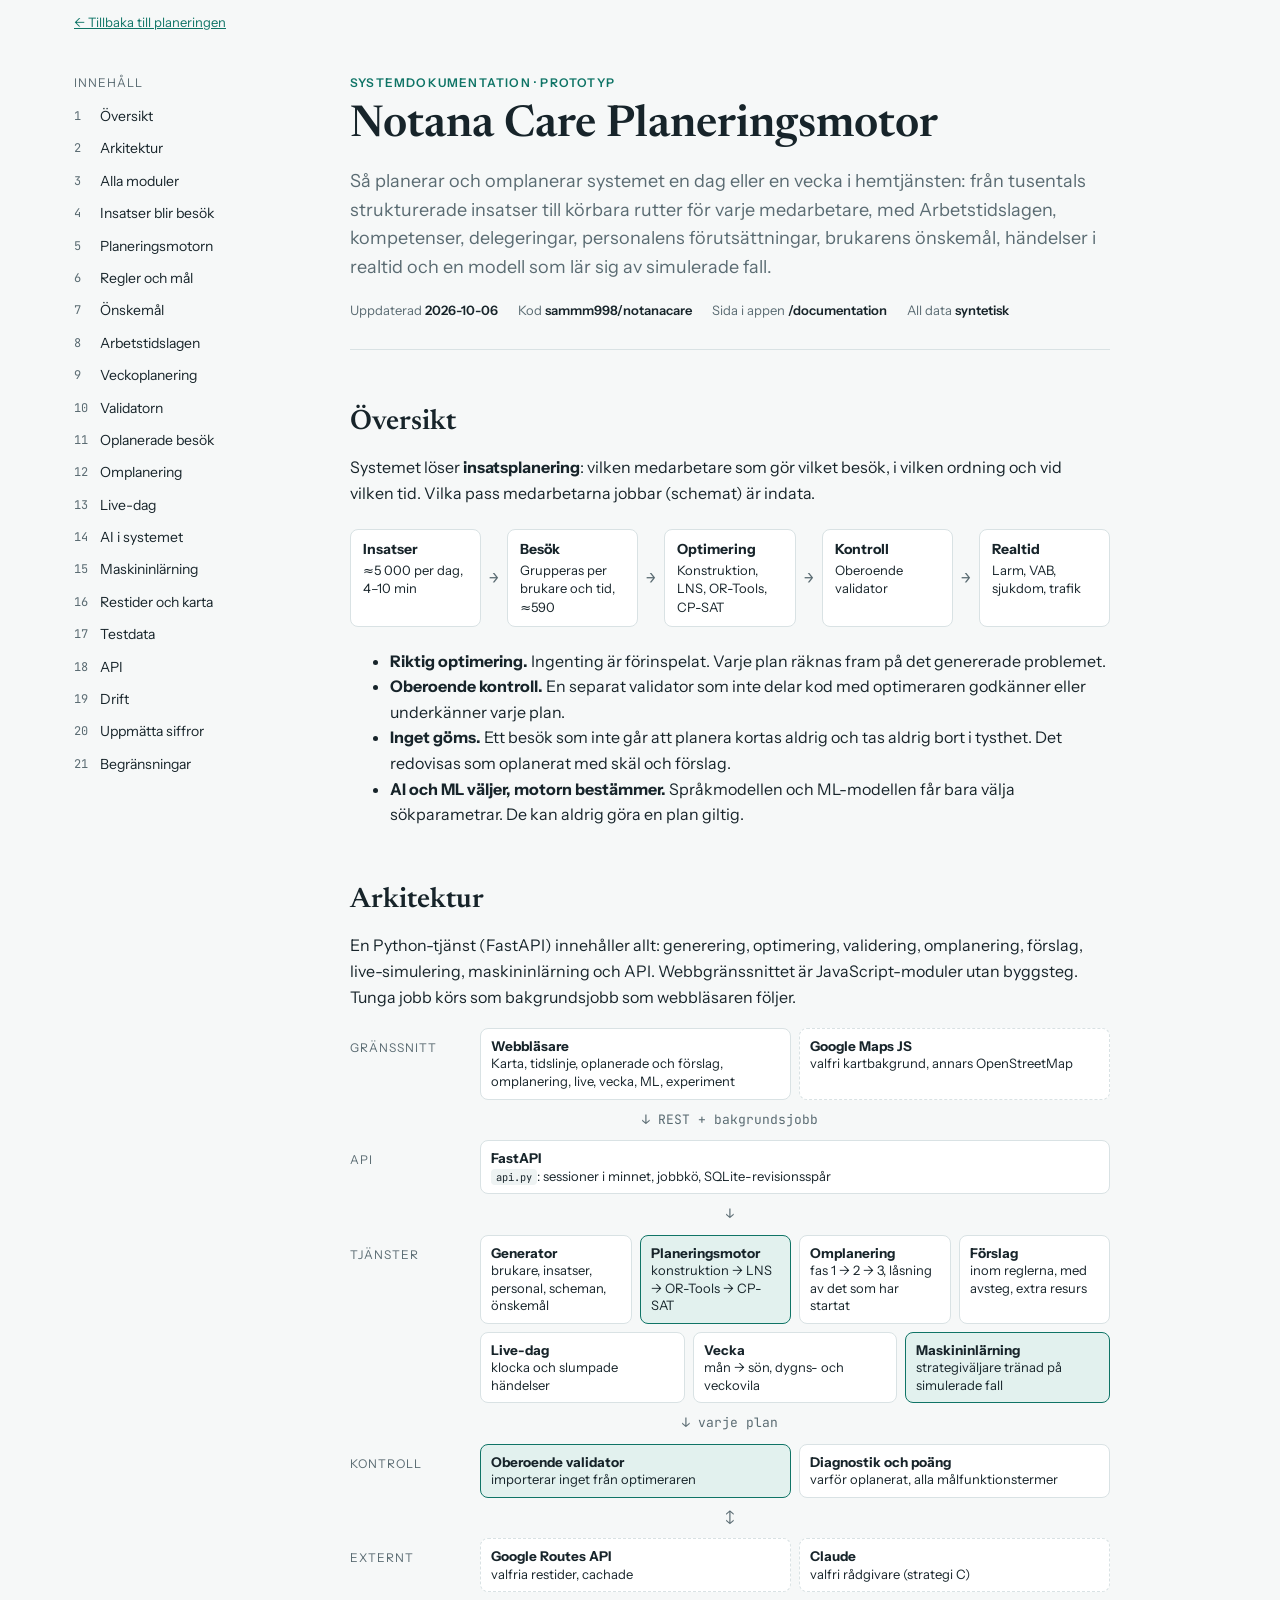
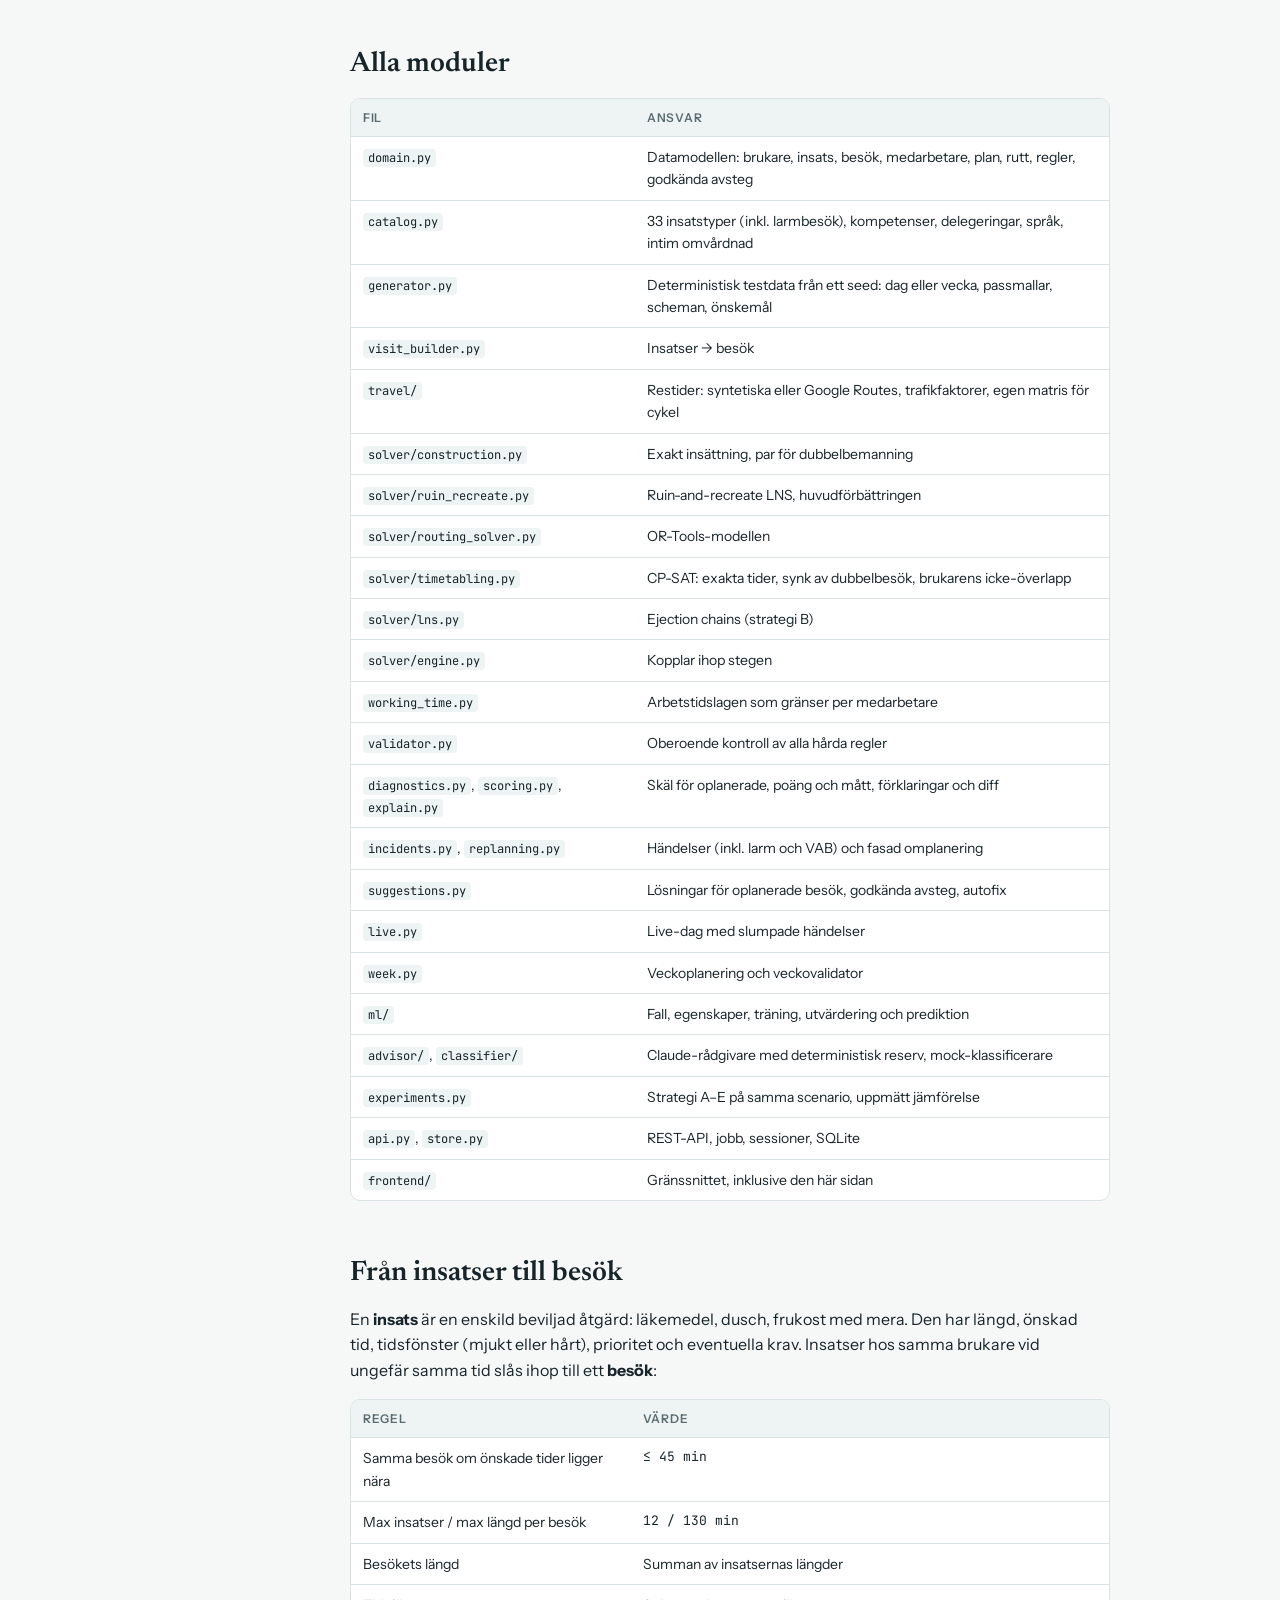
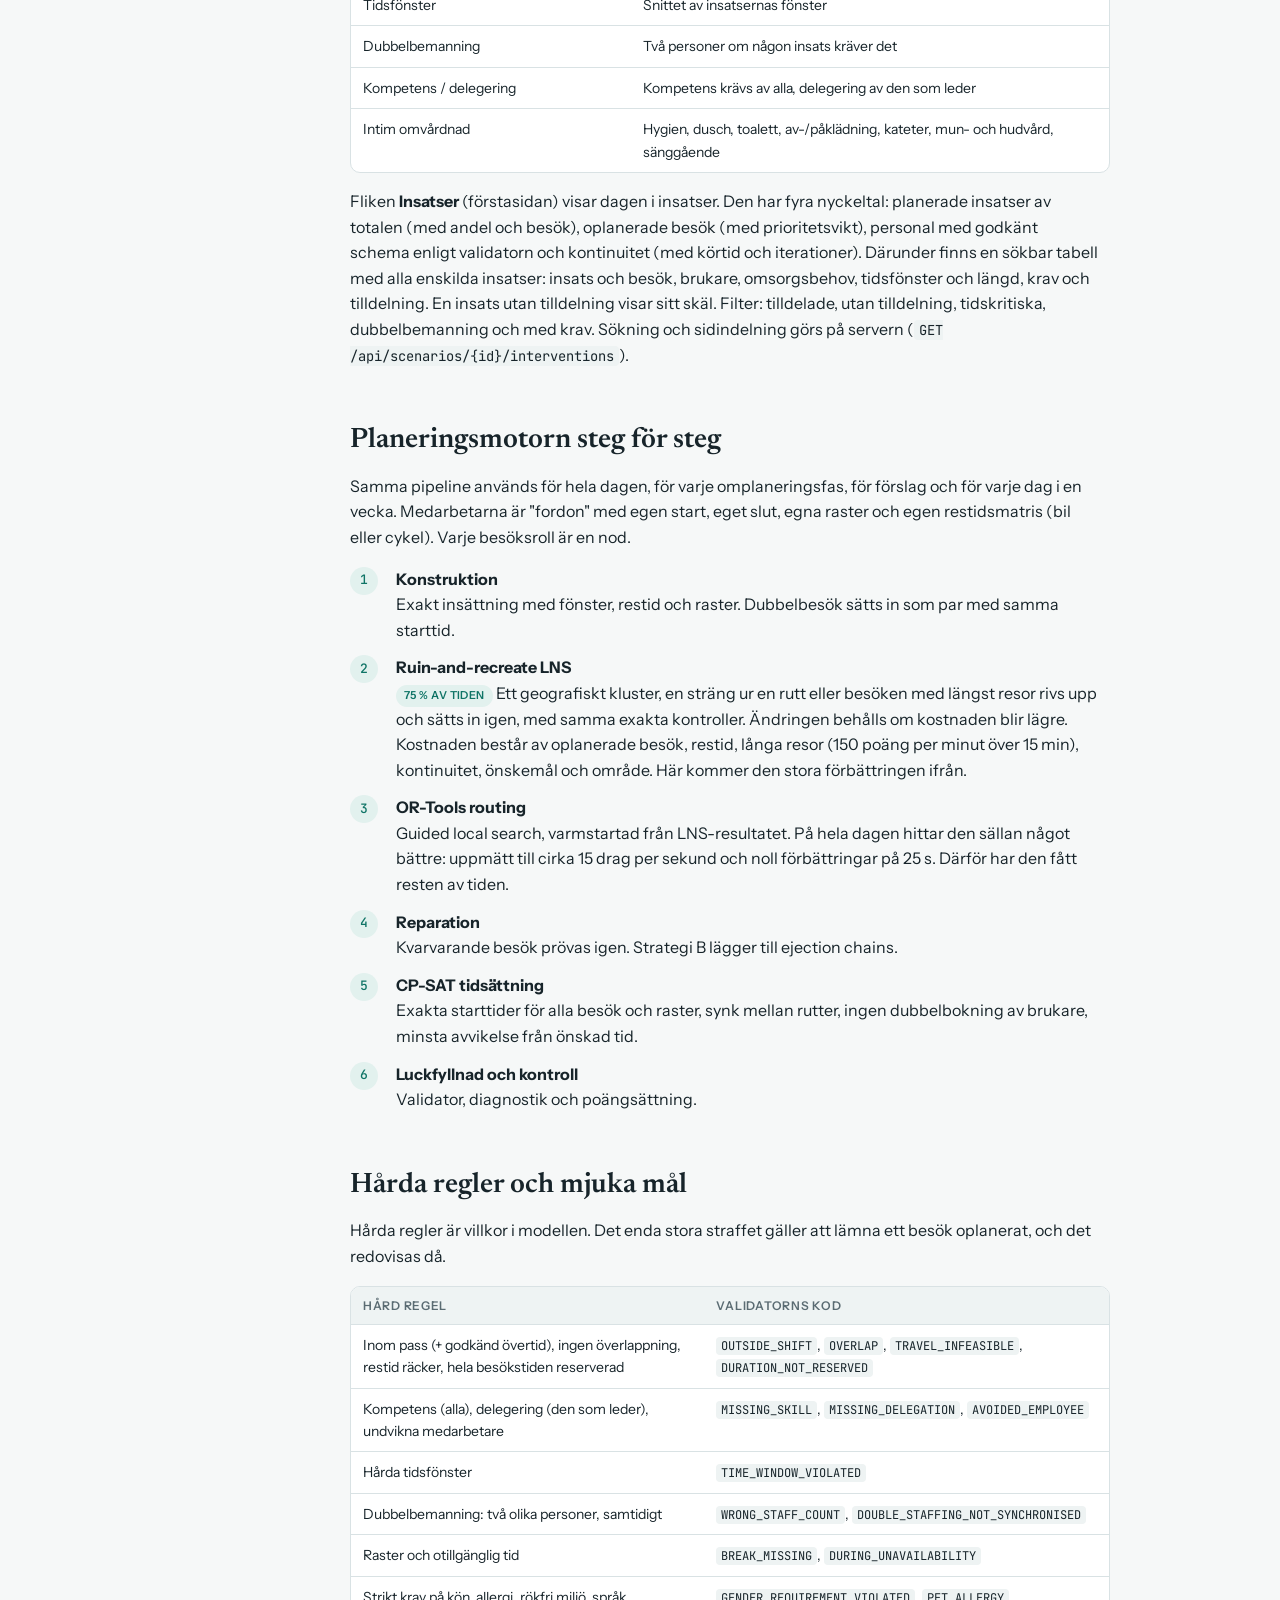
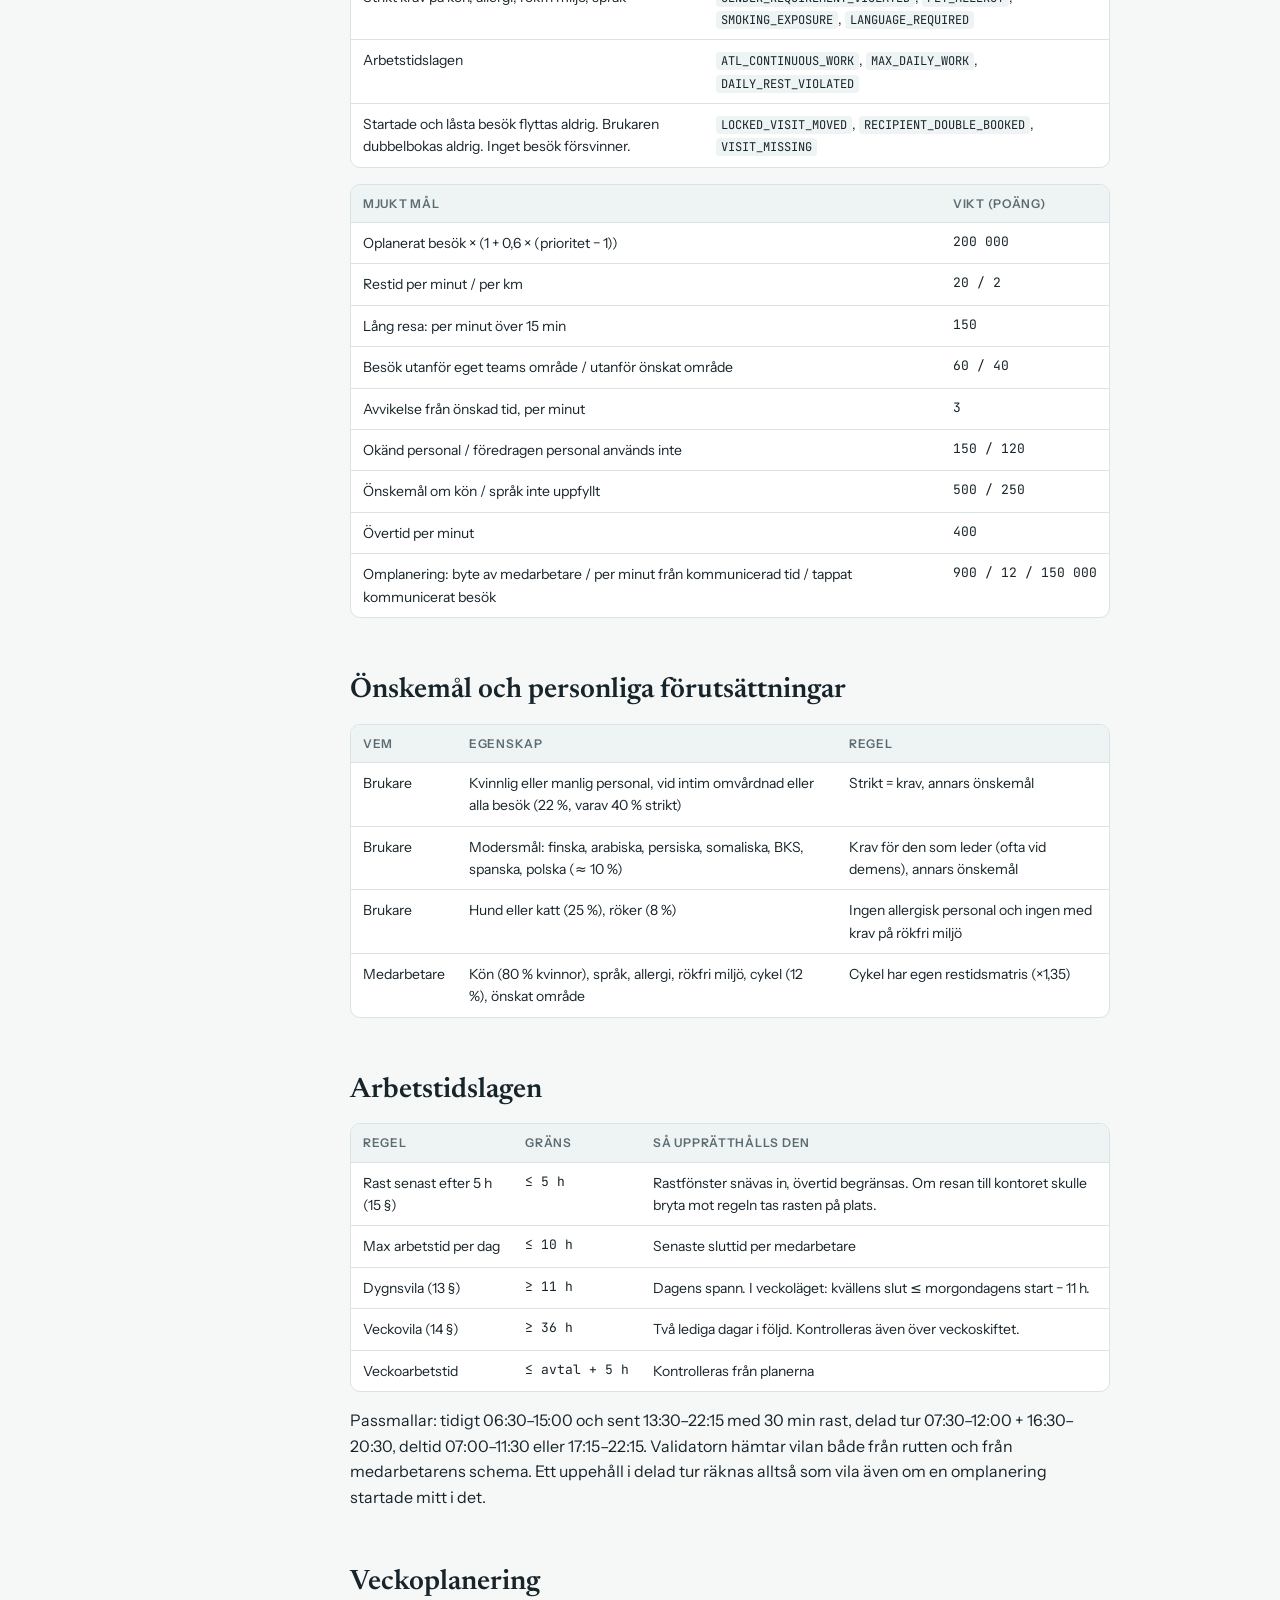
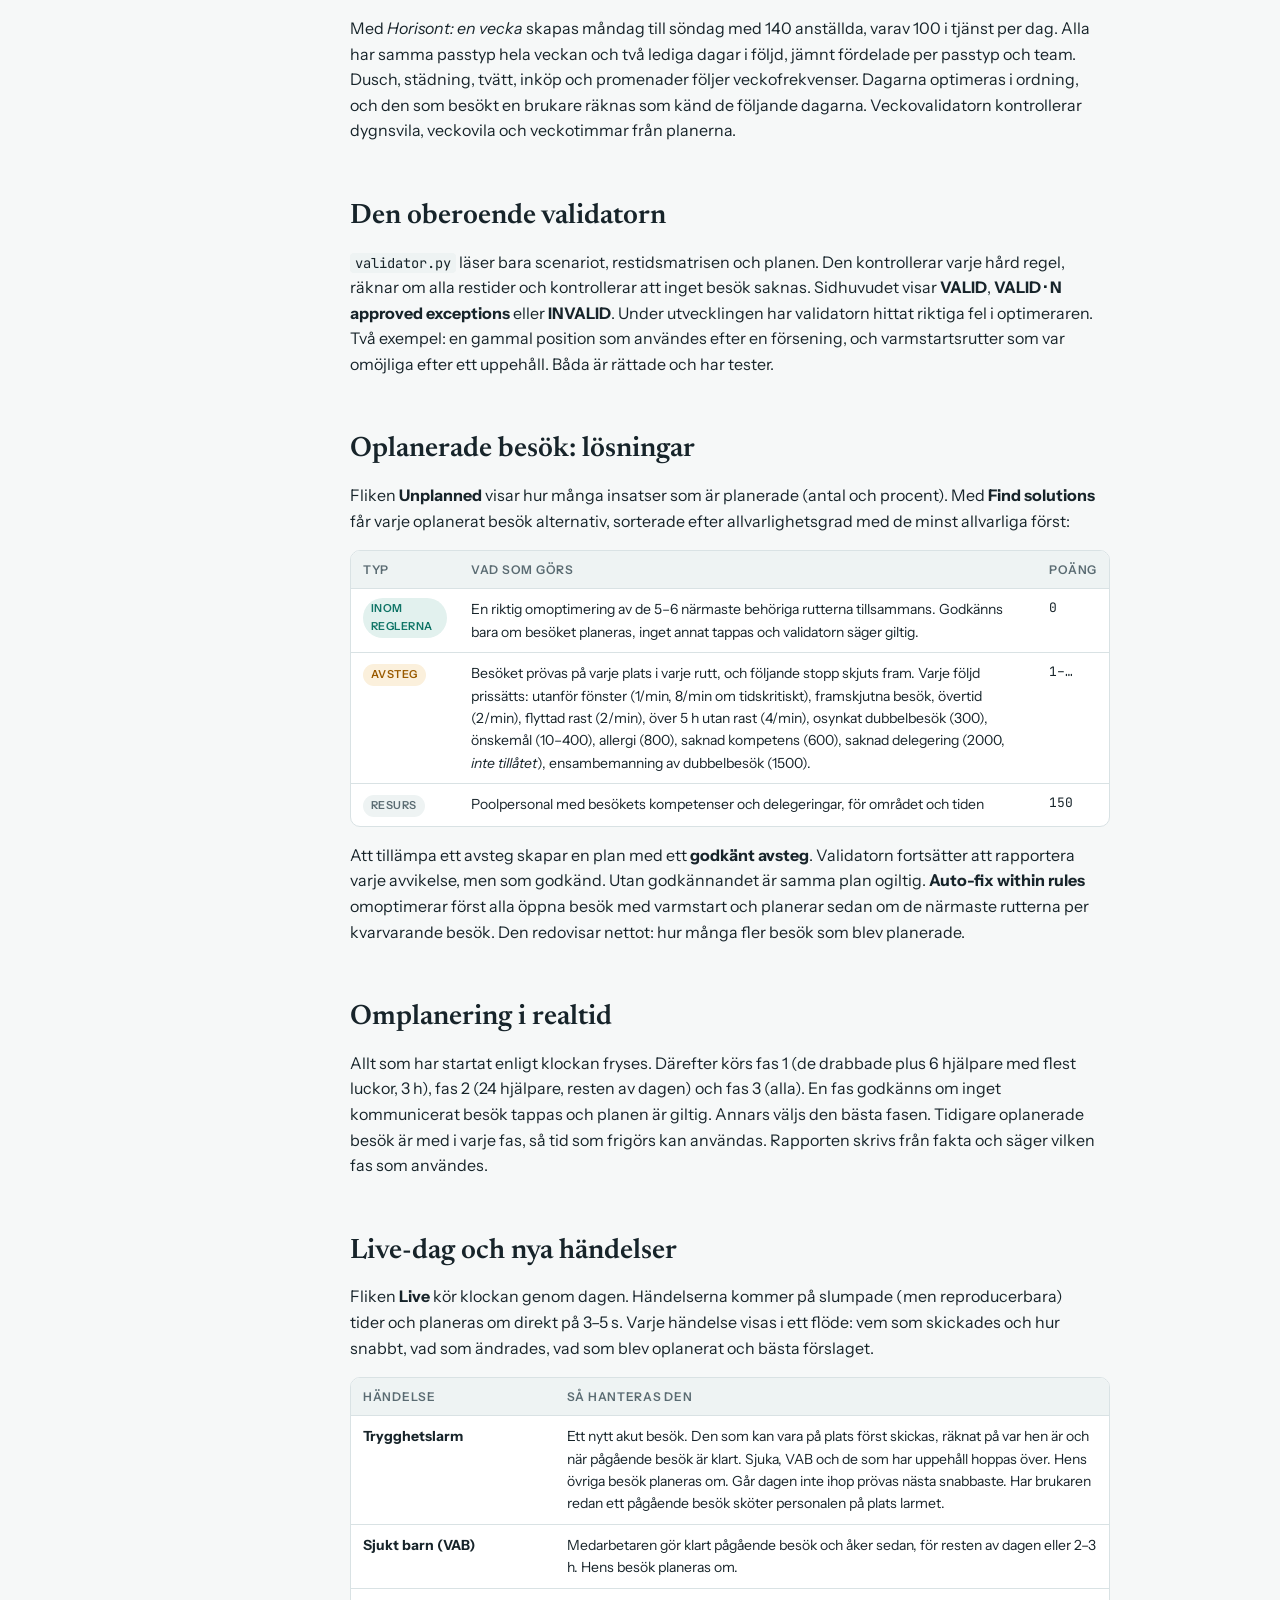
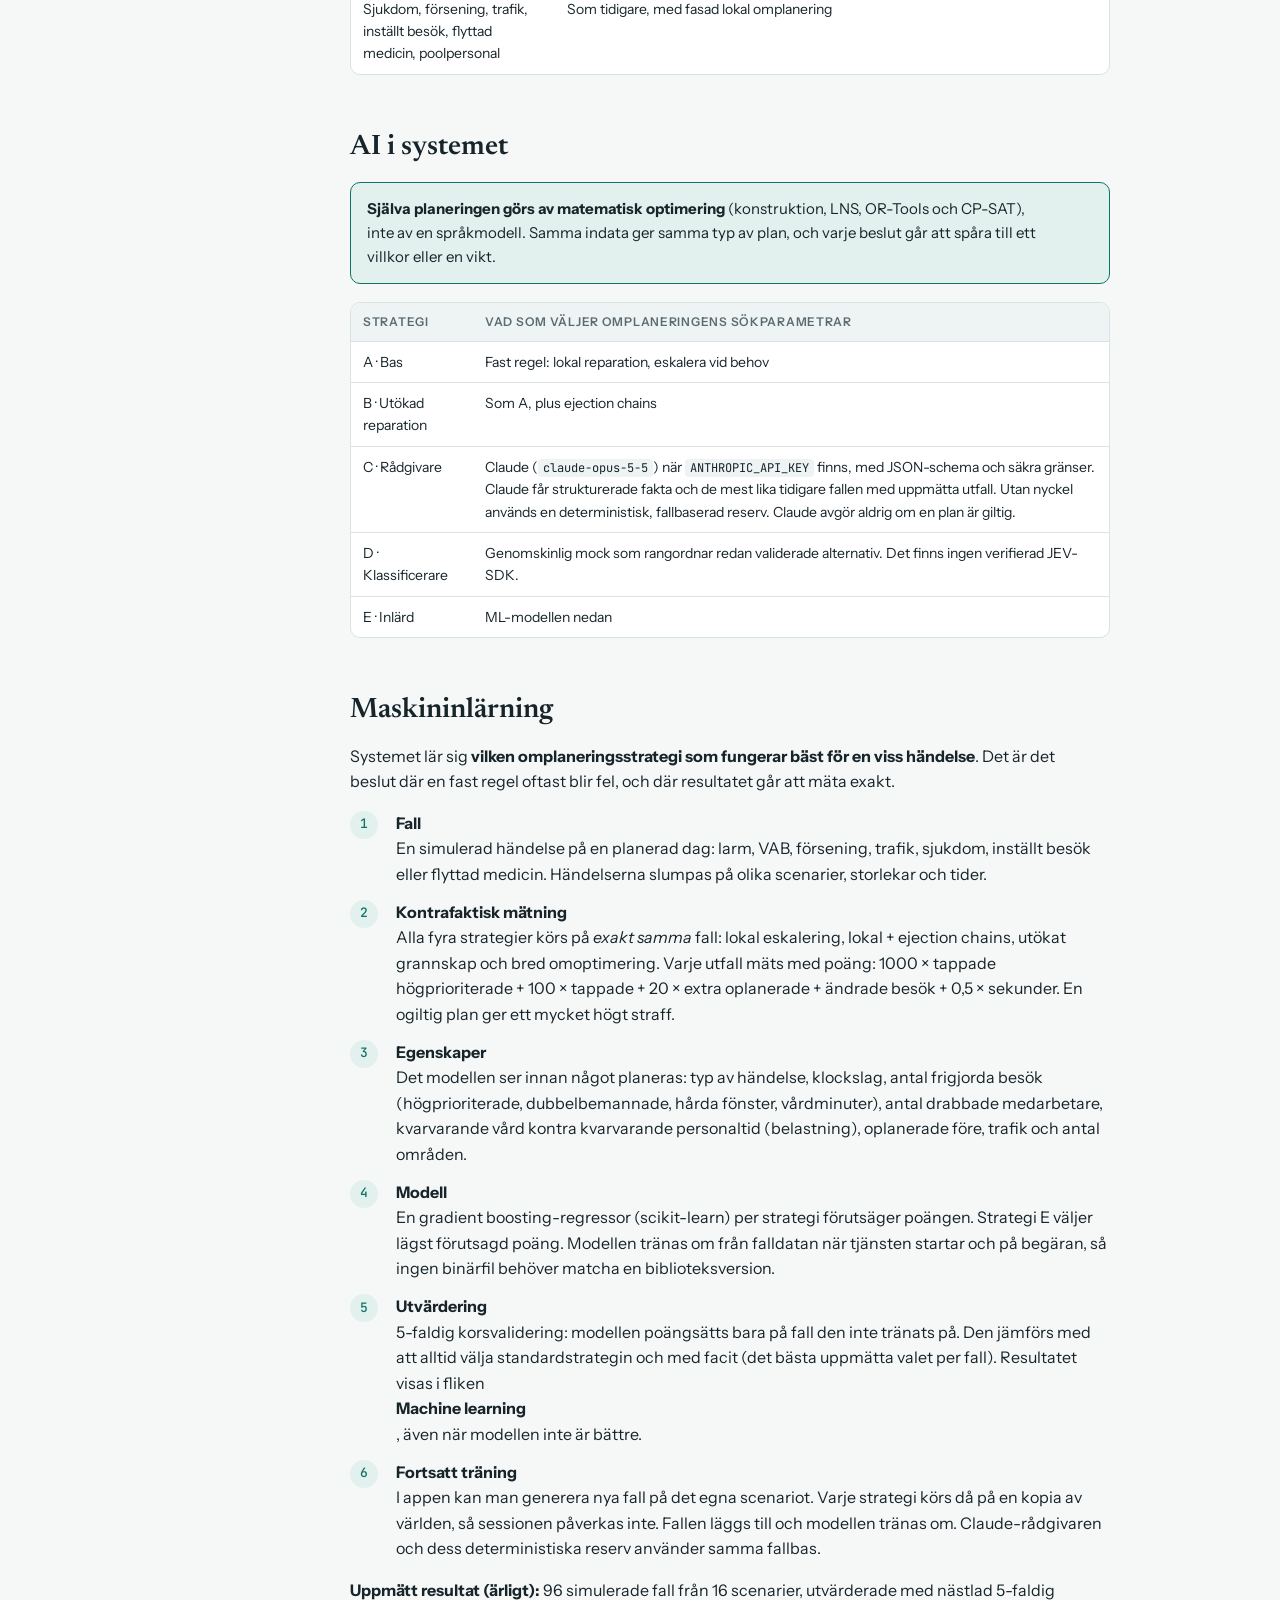
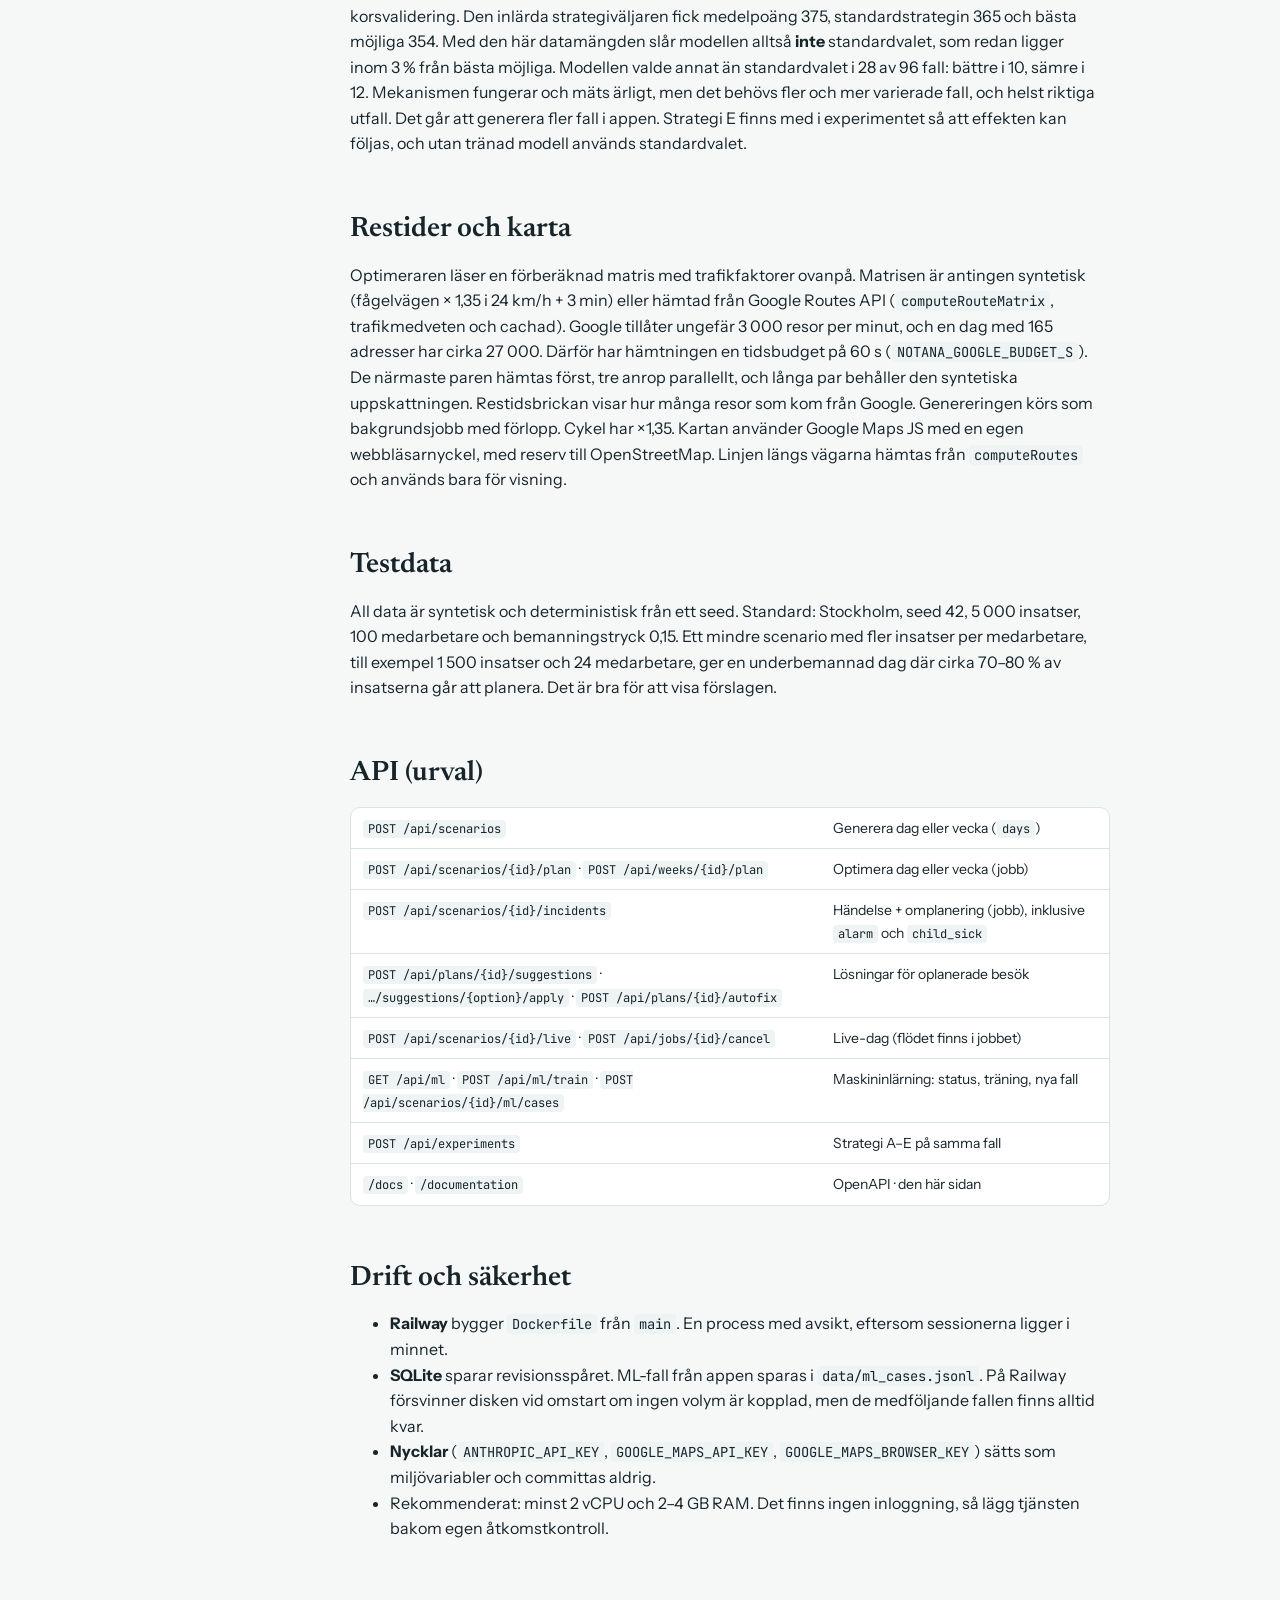
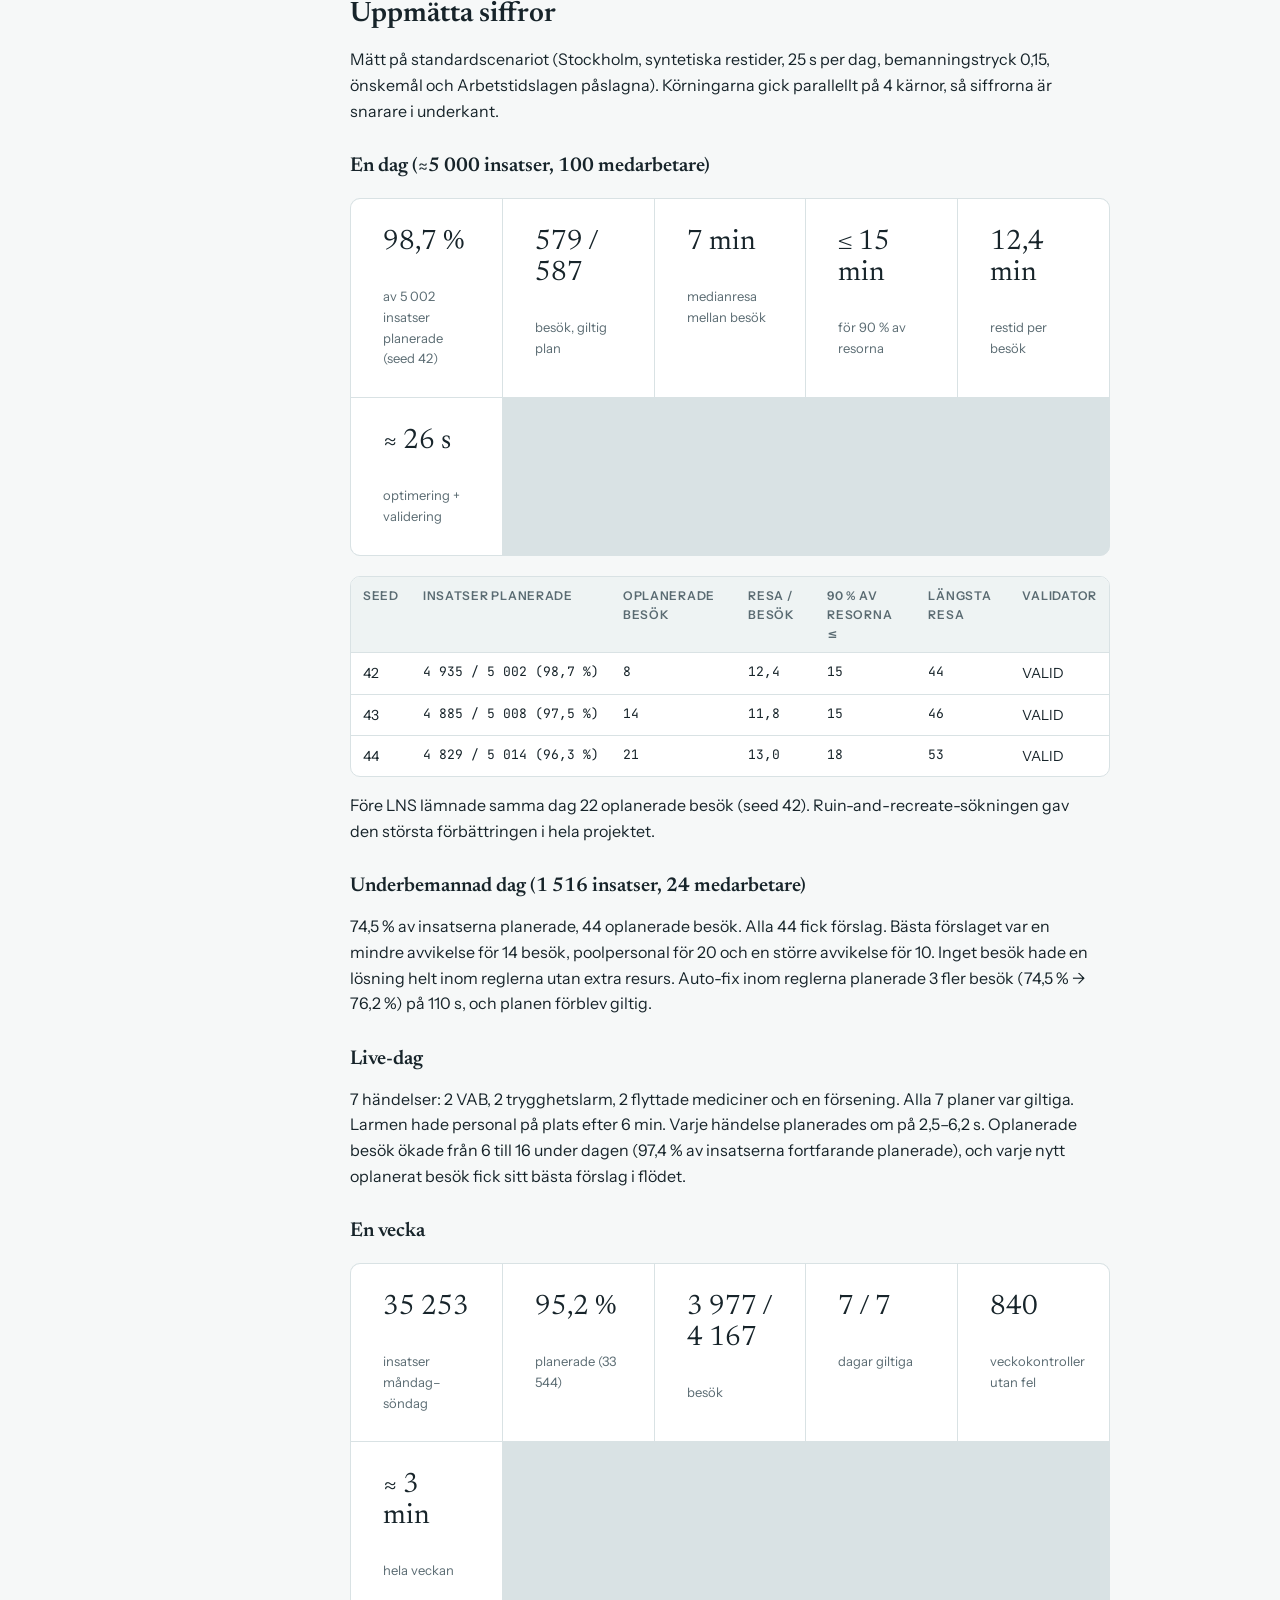
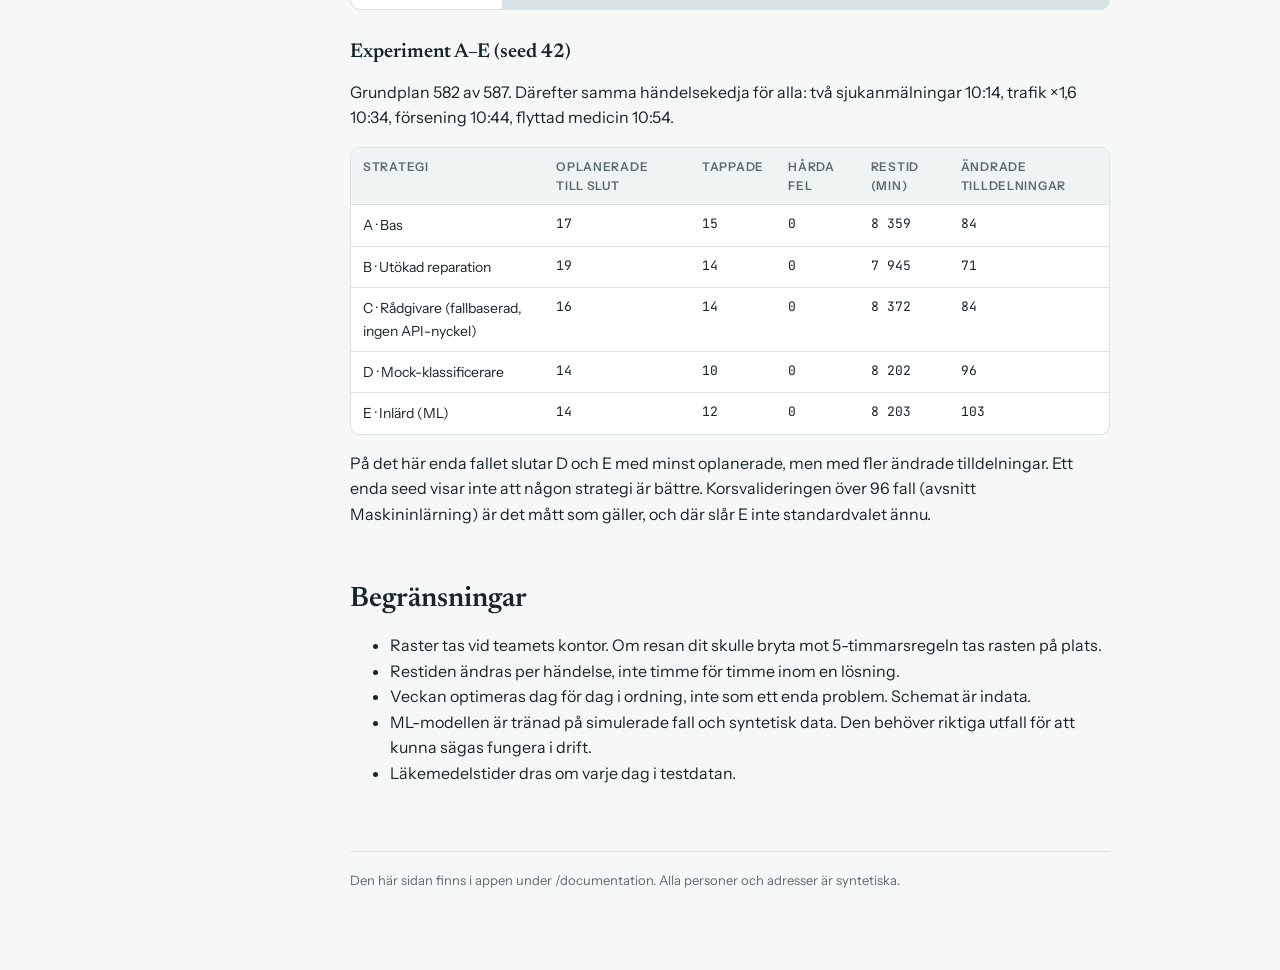
==== frontend/docs.html @ 01b9474a "Insatser tab: the day in interventions, searchable - KPI cards: planned interventions of total (shar" ====
<!doctype html>
<html lang="sv">
<head>
<meta charset="utf-8" />
<meta name="viewport" content="width=device-width, initial-scale=1, viewport-fit=cover" />
<title>Notana Care Planeringsmotor</title>
<meta name="description" content="Hur systemet fungerar: arkitektur, planeringsmotor, regler, önskemål, Arbetstidslagen, vecka, förslag, live-dag, AI och maskininlärning." />
<link rel="preconnect" href="https://fonts.googleapis.com" />
<link rel="preconnect" href="https://fonts.gstatic.com" crossorigin />
<link rel="stylesheet" href="https://fonts.googleapis.com/css2?family=Newsreader:opsz,wght@6..72,500;6..72,600&family=Instrument+Sans:wght@400;500;600&family=JetBrains+Mono:wght@400;500&display=swap" />
<style>
body { margin: 0; }

/* Layout: two-column reference doc. A sticky table of contents on the left, one reading column on the right; one column on phones. */
:root {
  --bg: #f6f8f8;
  --surface: #ffffff;
  --fg: #17242a;
  --muted: #5a6b72;
  --line: #d9e2e4;
  --accent: #0f7466;
  --accent-soft: #e2f1ee;
  --warn: #9a5b00;
  --warn-soft: #fbf0dc;
  --bad: #a3322b;
  --code-bg: #eef3f3;
  --f-display: "Newsreader", "Iowan Old Style", Georgia, serif;
  --f-body: "Instrument Sans", "Segoe UI", system-ui, -apple-system, sans-serif;
  --f-mono: "JetBrains Mono", ui-monospace, "SFMono-Regular", Menlo, monospace;
}
@media (prefers-color-scheme: dark) {
  :root:not([data-theme="light"]) {
    --bg: #0f1719; --surface: #152023; --fg: #e3ecee; --muted: #93a6ac; --line: #26363a;
    --accent: #4cc3ae; --accent-soft: #163a35; --warn: #e2a94a; --warn-soft: #3a2c14; --bad: #ef7b72; --code-bg: #1a282b;
    color-scheme: dark;
  }
}
:root[data-theme="dark"] {
  --bg: #0f1719; --surface: #152023; --fg: #e3ecee; --muted: #93a6ac; --line: #26363a;
  --accent: #4cc3ae; --accent-soft: #163a35; --warn: #e2a94a; --warn-soft: #3a2c14; --bad: #ef7b72; --code-bg: #1a282b;
  color-scheme: dark;
}
* { box-sizing: border-box; }
body { background: var(--bg); color: var(--fg); font-family: var(--f-body); font-size: 16px; line-height: 1.6; }
.wrap { max-width: 1180px; margin: 0 auto; padding-inline: 24px; padding-block: 40px 80px; display: grid; grid-template-columns: 220px minmax(0, 1fr); gap: 56px; }
nav.toc { position: sticky; top: calc(env(safe-area-inset-top, 0px) + 24px); align-self: start; font-size: 14px; }
nav.toc p { font-size: 12px; text-transform: uppercase; letter-spacing: .08em; color: var(--muted); margin: 0 0 10px; }
nav.toc ol { list-style: none; margin: 0; padding: 0; display: grid; gap: 4px; counter-reset: toc; }
nav.toc li { counter-increment: toc; }
nav.toc a { color: var(--fg); text-decoration: none; display: flex; gap: 8px; padding: 3px 0; }
nav.toc a::before { content: counter(toc); font-family: var(--f-mono); font-size: 12px; color: var(--muted); width: 18px; padding-top: 2px; }
nav.toc a:hover, nav.toc a:focus-visible { color: var(--accent); }
main { min-width: 0; max-width: 760px; }
header.doc { border-bottom: 1px solid var(--line); padding-bottom: 28px; margin-bottom: 8px; }
.eyebrow { font-size: 12px; text-transform: uppercase; letter-spacing: .1em; color: var(--accent); font-weight: 600; margin: 0 0 8px; }
h1, h2, h3 { font-family: var(--f-display); font-weight: 600; text-wrap: balance; line-height: 1.2; }
h1 { font-size: clamp(32px, 5vw, 44px); margin: 0 0 14px; }
h2 { font-size: 28px; margin: 56px 0 14px; scroll-margin-top: 24px; }
h3 { font-size: 20px; margin: 30px 0 8px; }
p, li { max-width: 68ch; }
.lead { font-size: 18px; color: var(--muted); margin: 0; }
a { color: var(--accent); }
code, .mono { font-family: var(--f-mono); font-size: .86em; }
code { background: var(--code-bg); padding: 1px 5px; border-radius: 4px; }
.meta { display: flex; flex-wrap: wrap; gap: 8px 20px; margin-top: 18px; font-size: 13px; color: var(--muted); }
.meta b { color: var(--fg); font-weight: 600; }
.flow { display: flex; flex-wrap: wrap; align-items: stretch; gap: 8px; margin: 22px 0; }
.flow div { flex: 1 1 120px; background: var(--surface); border: 1px solid var(--line); border-radius: 8px; padding: 10px 12px; font-size: 13px; line-height: 1.4; }
.flow div b { display: block; font-size: 14px; margin-bottom: 2px; }
.flow span.arrow { align-self: center; color: var(--muted); font-family: var(--f-mono); }
.figures { display: grid; grid-template-columns: repeat(auto-fit, minmax(150px, 1fr)); gap: 1px; background: var(--line); border: 1px solid var(--line); border-radius: 10px; overflow: hidden; margin: 20px 0; }
.figures div { background: var(--surface); padding: 14px 16px; }
.figures .n { font-family: var(--f-display); font-size: 28px; font-variant-numeric: tabular-nums; line-height: 1.1; }
.figures .l { font-size: 13px; color: var(--muted); }
.tbl { overflow-x: auto; margin: 16px 0; border: 1px solid var(--line); border-radius: 10px; background: var(--surface); }
table { border-collapse: collapse; width: 100%; font-size: 14px; }
th, td { text-align: left; padding: 9px 12px; border-bottom: 1px solid var(--line); vertical-align: top; }
tr:last-child td { border-bottom: 0; }
th { font-size: 12px; text-transform: uppercase; letter-spacing: .06em; color: var(--muted); font-weight: 600; background: var(--code-bg); }
td.num { font-variant-numeric: tabular-nums; font-family: var(--f-mono); font-size: 13px; white-space: nowrap; }
ol.steps { list-style: none; padding: 0; margin: 16px 0; display: grid; gap: 12px; counter-reset: st; }
ol.steps li { counter-increment: st; display: grid; grid-template-columns: 34px minmax(0, 1fr); gap: 12px; max-width: none; }
ol.steps li::before { content: counter(st); font-family: var(--f-mono); font-size: 13px; width: 28px; height: 28px; border-radius: 50%; display: grid; place-items: center; background: var(--accent-soft); color: var(--accent); font-weight: 500; }
ol.steps li div { min-width: 0; }
ol.steps b { display: block; }
.note { border: 1px solid var(--line); background: var(--surface); border-radius: 10px; padding: 14px 16px; margin: 18px 0; font-size: 15px; }
.note.ai { border-color: var(--accent); background: var(--accent-soft); }
.note.wip { border-color: var(--warn); background: var(--warn-soft); }
.note p { margin: 0 0 6px; }
.note p:last-child { margin: 0; }
.pill { display: inline-block; font-size: 11px; font-weight: 600; letter-spacing: .04em; text-transform: uppercase; padding: 2px 8px; border-radius: 99px; background: var(--accent-soft); color: var(--accent); }
.pill.warn { background: var(--warn-soft); color: var(--warn); }
.pill.off { background: var(--code-bg); color: var(--muted); }
pre { background: var(--code-bg); border-radius: 8px; padding: 14px 16px; overflow-x: auto; font-family: var(--f-mono); font-size: 13px; line-height: 1.55; }
pre.mermaid { background: var(--surface); border: 1px solid var(--line); text-align: center; }
.diagram { overflow-x: auto; }
footer { margin-top: 64px; padding-top: 18px; border-top: 1px solid var(--line); font-size: 13px; color: var(--muted); }
@media (max-width: 860px) {
  .wrap { grid-template-columns: minmax(0, 1fr); gap: 24px; padding-inline: 16px; padding-block: 24px 60px; }
  nav.toc { position: static; border: 1px solid var(--line); border-radius: 10px; padding: 14px 16px; background: var(--surface); }
  nav.toc ol { grid-template-columns: repeat(auto-fill, minmax(150px, 1fr)); }
}
@media (prefers-reduced-motion: no-preference) { html { scroll-behavior: smooth; } }

.arch { display: grid; gap: 10px; margin: 18px 0; }
.arch .row { display: grid; grid-template-columns: 120px minmax(0, 1fr); gap: 10px; align-items: stretch; }
.arch .lbl { font-size: 12px; text-transform: uppercase; letter-spacing: .08em; color: var(--muted); padding-top: 10px; }
.arch .boxes { display: flex; flex-wrap: wrap; gap: 8px; }
.arch .b { flex: 1 1 140px; background: var(--surface); border: 1px solid var(--line); border-radius: 8px; padding: 8px 10px; font-size: 13px; line-height: 1.35; min-width: 0; }
.arch .b b { display: block; font-size: 13.5px; }
.arch .b code { font-size: .8em; }
.arch .b.key { border-color: var(--accent); background: var(--accent-soft); }
.arch .b.ext { border-style: dashed; }
.arch .down { text-align: center; color: var(--muted); font-family: var(--f-mono); font-size: 13px; }
@media (max-width: 860px) { .arch .row { grid-template-columns: minmax(0, 1fr); } .arch .lbl { padding-top: 0; } }
</style>
</head>
<body>
<p style="max-width:1180px;margin:0 auto;padding:12px 24px 0;font-size:13px"><a href="/">← Tillbaka till planeringen</a></p>
<div class="wrap">
  <nav class="toc" aria-label="Innehåll">
    <p>Innehåll</p>
    <ol>
      <li><a href="#oversikt">Översikt</a></li>
      <li><a href="#arkitektur">Arkitektur</a></li>
      <li><a href="#moduler">Alla moduler</a></li>
      <li><a href="#insatser">Insatser blir besök</a></li>
      <li><a href="#motorn">Planeringsmotorn</a></li>
      <li><a href="#regler">Regler och mål</a></li>
      <li><a href="#onskemal">Önskemål</a></li>
      <li><a href="#atl">Arbetstidslagen</a></li>
      <li><a href="#vecka">Veckoplanering</a></li>
      <li><a href="#validator">Validatorn</a></li>
      <li><a href="#oplanerade">Oplanerade besök</a></li>
      <li><a href="#omplanering">Omplanering</a></li>
      <li><a href="#live">Live-dag</a></li>
      <li><a href="#ai">AI i systemet</a></li>
      <li><a href="#ml">Maskininlärning</a></li>
      <li><a href="#restid">Restider och karta</a></li>
      <li><a href="#data">Testdata</a></li>
      <li><a href="#api">API</a></li>
      <li><a href="#drift">Drift</a></li>
      <li><a href="#siffror">Uppmätta siffror</a></li>
      <li><a href="#begransningar">Begränsningar</a></li>
    </ol>
  </nav>

  <main>
    <header class="doc">
      <p class="eyebrow">Systemdokumentation · prototyp</p>
      <h1>Notana Care Planeringsmotor</h1>
      <p class="lead">Så planerar och omplanerar systemet en dag eller en vecka i hemtjänsten: från tusentals strukturerade insatser till körbara rutter för varje medarbetare, med Arbetstidslagen, kompetenser, delegeringar, personalens förutsättningar, brukarens önskemål, händelser i realtid och en modell som lär sig av simulerade fall.</p>
      <div class="meta">
        <span>Uppdaterad <b>2026-10-06</b></span>
        <span>Kod <b>sammm998/notanacare</b></span>
        <span>Sida i appen <b>/documentation</b></span>
        <span>All data <b>syntetisk</b></span>
      </div>
    </header>

    <h2 id="oversikt">Översikt</h2>
    <p>Systemet löser <b>insatsplanering</b>: vilken medarbetare som gör vilket besök, i vilken ordning och vid vilken tid. Vilka pass medarbetarna jobbar (schemat) är indata.</p>
    <div class="flow" role="list">
      <div role="listitem"><b>Insatser</b>≈5 000 per dag, 4–10 min</div><span class="arrow">→</span>
      <div role="listitem"><b>Besök</b>Grupperas per brukare och tid, ≈590</div><span class="arrow">→</span>
      <div role="listitem"><b>Optimering</b>Konstruktion, LNS, OR-Tools, CP-SAT</div><span class="arrow">→</span>
      <div role="listitem"><b>Kontroll</b>Oberoende validator</div><span class="arrow">→</span>
      <div role="listitem"><b>Realtid</b>Larm, VAB, sjukdom, trafik</div>
    </div>
    <ul>
      <li><b>Riktig optimering.</b> Ingenting är förinspelat. Varje plan räknas fram på det genererade problemet.</li>
      <li><b>Oberoende kontroll.</b> En separat validator som inte delar kod med optimeraren godkänner eller underkänner varje plan.</li>
      <li><b>Inget göms.</b> Ett besök som inte går att planera kortas aldrig och tas aldrig bort i tysthet. Det redovisas som oplanerat med skäl och förslag.</li>
      <li><b>AI och ML väljer, motorn bestämmer.</b> Språkmodellen och ML-modellen får bara välja sökparametrar. De kan aldrig göra en plan giltig.</li>
    </ul>

    <h2 id="arkitektur">Arkitektur</h2>
    <p>En Python-tjänst (FastAPI) innehåller allt: generering, optimering, validering, omplanering, förslag, live-simulering, maskininlärning och API. Webbgränssnittet är JavaScript-moduler utan byggsteg. Tunga jobb körs som bakgrundsjobb som webbläsaren följer.</p>
    <div class="arch" aria-label="Arkitekturskiss">
      <div class="row"><div class="lbl">Gränssnitt</div><div class="boxes">
        <div class="b"><b>Webbläsare</b>Karta, tidslinje, oplanerade och förslag, omplanering, live, vecka, ML, experiment</div>
        <div class="b ext"><b>Google Maps JS</b>valfri kartbakgrund, annars OpenStreetMap</div>
      </div></div>
      <div class="down">↓ REST + bakgrundsjobb</div>
      <div class="row"><div class="lbl">API</div><div class="boxes">
        <div class="b"><b>FastAPI</b><code>api.py</code>: sessioner i minnet, jobbkö, SQLite-revisionsspår</div>
      </div></div>
      <div class="down">↓</div>
      <div class="row"><div class="lbl">Tjänster</div><div class="boxes">
        <div class="b"><b>Generator</b>brukare, insatser, personal, scheman, önskemål</div>
        <div class="b key"><b>Planeringsmotor</b>konstruktion → LNS → OR-Tools → CP-SAT</div>
        <div class="b"><b>Omplanering</b>fas 1 → 2 → 3, låsning av det som har startat</div>
        <div class="b"><b>Förslag</b>inom reglerna, med avsteg, extra resurs</div>
        <div class="b"><b>Live-dag</b>klocka och slumpade händelser</div>
        <div class="b"><b>Vecka</b>mån → sön, dygns- och veckovila</div>
        <div class="b key"><b>Maskininlärning</b>strategiväljare tränad på simulerade fall</div>
      </div></div>
      <div class="down">↓ varje plan</div>
      <div class="row"><div class="lbl">Kontroll</div><div class="boxes">
        <div class="b key"><b>Oberoende validator</b>importerar inget från optimeraren</div>
        <div class="b"><b>Diagnostik och poäng</b>varför oplanerat, alla målfunktionstermer</div>
      </div></div>
      <div class="down">↕</div>
      <div class="row"><div class="lbl">Externt</div><div class="boxes">
        <div class="b ext"><b>Google Routes API</b>valfria restider, cachade</div>
        <div class="b ext"><b>Claude</b>valfri rådgivare (strategi C)</div>
      </div></div>
    </div>

    <h2 id="moduler">Alla moduler</h2>
    <div class="tbl"><table>
      <thead><tr><th>Fil</th><th>Ansvar</th></tr></thead>
      <tbody>
        <tr><td><code>domain.py</code></td><td>Datamodellen: brukare, insats, besök, medarbetare, plan, rutt, regler, godkända avsteg</td></tr>
        <tr><td><code>catalog.py</code></td><td>33 insatstyper (inkl. larmbesök), kompetenser, delegeringar, språk, intim omvårdnad</td></tr>
        <tr><td><code>generator.py</code></td><td>Deterministisk testdata från ett seed: dag eller vecka, passmallar, scheman, önskemål</td></tr>
        <tr><td><code>visit_builder.py</code></td><td>Insatser → besök</td></tr>
        <tr><td><code>travel/</code></td><td>Restider: syntetiska eller Google Routes, trafikfaktorer, egen matris för cykel</td></tr>
        <tr><td><code>solver/construction.py</code></td><td>Exakt insättning, par för dubbelbemanning</td></tr>
        <tr><td><code>solver/ruin_recreate.py</code></td><td>Ruin-and-recreate LNS, huvudförbättringen</td></tr>
        <tr><td><code>solver/routing_solver.py</code></td><td>OR-Tools-modellen</td></tr>
        <tr><td><code>solver/timetabling.py</code></td><td>CP-SAT: exakta tider, synk av dubbelbesök, brukarens icke-överlapp</td></tr>
        <tr><td><code>solver/lns.py</code></td><td>Ejection chains (strategi B)</td></tr>
        <tr><td><code>solver/engine.py</code></td><td>Kopplar ihop stegen</td></tr>
        <tr><td><code>working_time.py</code></td><td>Arbetstidslagen som gränser per medarbetare</td></tr>
        <tr><td><code>validator.py</code></td><td>Oberoende kontroll av alla hårda regler</td></tr>
        <tr><td><code>diagnostics.py</code>, <code>scoring.py</code>, <code>explain.py</code></td><td>Skäl för oplanerade, poäng och mått, förklaringar och diff</td></tr>
        <tr><td><code>incidents.py</code>, <code>replanning.py</code></td><td>Händelser (inkl. larm och VAB) och fasad omplanering</td></tr>
        <tr><td><code>suggestions.py</code></td><td>Lösningar för oplanerade besök, godkända avsteg, autofix</td></tr>
        <tr><td><code>live.py</code></td><td>Live-dag med slumpade händelser</td></tr>
        <tr><td><code>week.py</code></td><td>Veckoplanering och veckovalidator</td></tr>
        <tr><td><code>ml/</code></td><td>Fall, egenskaper, träning, utvärdering och prediktion</td></tr>
        <tr><td><code>advisor/</code>, <code>classifier/</code></td><td>Claude-rådgivare med deterministisk reserv, mock-klassificerare</td></tr>
        <tr><td><code>experiments.py</code></td><td>Strategi A–E på samma scenario, uppmätt jämförelse</td></tr>
        <tr><td><code>api.py</code>, <code>store.py</code></td><td>REST-API, jobb, sessioner, SQLite</td></tr>
        <tr><td><code>frontend/</code></td><td>Gränssnittet, inklusive den här sidan</td></tr>
      </tbody>
    </table></div>

    <h2 id="insatser">Från insatser till besök</h2>
    <p>En <b>insats</b> är en enskild beviljad åtgärd: läkemedel, dusch, frukost med mera. Den har längd, önskad tid, tidsfönster (mjukt eller hårt), prioritet och eventuella krav. Insatser hos samma brukare vid ungefär samma tid slås ihop till ett <b>besök</b>:</p>
    <div class="tbl"><table>
      <thead><tr><th>Regel</th><th>Värde</th></tr></thead>
      <tbody>
        <tr><td>Samma besök om önskade tider ligger nära</td><td class="num">≤ 45 min</td></tr>
        <tr><td>Max insatser / max längd per besök</td><td class="num">12 / 130 min</td></tr>
        <tr><td>Besökets längd</td><td>Summan av insatsernas längder</td></tr>
        <tr><td>Tidsfönster</td><td>Snittet av insatsernas fönster</td></tr>
        <tr><td>Dubbelbemanning</td><td>Två personer om någon insats kräver det</td></tr>
        <tr><td>Kompetens / delegering</td><td>Kompetens krävs av alla, delegering av den som leder</td></tr>
        <tr><td>Intim omvårdnad</td><td>Hygien, dusch, toalett, av-/påklädning, kateter, mun- och hudvård, sänggående</td></tr>
      </tbody>
    </table></div>
    <p>Fliken <b>Insatser</b> (förstasidan) visar dagen i insatser. Den har fyra nyckeltal: planerade insatser av totalen (med andel och besök), oplanerade besök (med prioritetsvikt), personal med godkänt schema enligt validatorn och kontinuitet (med körtid och iterationer). Därunder finns en sökbar tabell med alla enskilda insatser: insats och besök, brukare, omsorgsbehov, tidsfönster och längd, krav och tilldelning. En insats utan tilldelning visar sitt skäl. Filter: tilldelade, utan tilldelning, tidskritiska, dubbelbemanning och med krav. Sökning och sidindelning görs på servern (<code>GET /api/scenarios/{id}/interventions</code>).</p>

    <h2 id="motorn">Planeringsmotorn steg för steg</h2>
    <p>Samma pipeline används för hela dagen, för varje omplaneringsfas, för förslag och för varje dag i en vecka. Medarbetarna är "fordon" med egen start, eget slut, egna raster och egen restidsmatris (bil eller cykel). Varje besöksroll är en nod.</p>
    <ol class="steps">
      <li><div><b>Konstruktion</b>Exakt insättning med fönster, restid och raster. Dubbelbesök sätts in som par med samma starttid.</div></li>
      <li><div><b>Ruin-and-recreate LNS</b> <span class="pill">75 % av tiden</span> Ett geografiskt kluster, en sträng ur en rutt eller besöken med längst resor rivs upp och sätts in igen, med samma exakta kontroller. Ändringen behålls om kostnaden blir lägre. Kostnaden består av oplanerade besök, restid, långa resor (150 poäng per minut över 15 min), kontinuitet, önskemål och område. Här kommer den stora förbättringen ifrån.</div></li>
      <li><div><b>OR-Tools routing</b>Guided local search, varmstartad från LNS-resultatet. På hela dagen hittar den sällan något bättre: uppmätt till cirka 15 drag per sekund och noll förbättringar på 25 s. Därför har den fått resten av tiden.</div></li>
      <li><div><b>Reparation</b>Kvarvarande besök prövas igen. Strategi B lägger till ejection chains.</div></li>
      <li><div><b>CP-SAT tidsättning</b>Exakta starttider för alla besök och raster, synk mellan rutter, ingen dubbelbokning av brukare, minsta avvikelse från önskad tid.</div></li>
      <li><div><b>Luckfyllnad och kontroll</b>Validator, diagnostik och poängsättning.</div></li>
    </ol>

    <h2 id="regler">Hårda regler och mjuka mål</h2>
    <p>Hårda regler är villkor i modellen. Det enda stora straffet gäller att lämna ett besök oplanerat, och det redovisas då.</p>
    <div class="tbl"><table>
      <thead><tr><th>Hård regel</th><th>Validatorns kod</th></tr></thead>
      <tbody>
        <tr><td>Inom pass (+ godkänd övertid), ingen överlappning, restid räcker, hela besökstiden reserverad</td><td><code>OUTSIDE_SHIFT</code>, <code>OVERLAP</code>, <code>TRAVEL_INFEASIBLE</code>, <code>DURATION_NOT_RESERVED</code></td></tr>
        <tr><td>Kompetens (alla), delegering (den som leder), undvikna medarbetare</td><td><code>MISSING_SKILL</code>, <code>MISSING_DELEGATION</code>, <code>AVOIDED_EMPLOYEE</code></td></tr>
        <tr><td>Hårda tidsfönster</td><td><code>TIME_WINDOW_VIOLATED</code></td></tr>
        <tr><td>Dubbelbemanning: två olika personer, samtidigt</td><td><code>WRONG_STAFF_COUNT</code>, <code>DOUBLE_STAFFING_NOT_SYNCHRONISED</code></td></tr>
        <tr><td>Raster och otillgänglig tid</td><td><code>BREAK_MISSING</code>, <code>DURING_UNAVAILABILITY</code></td></tr>
        <tr><td>Strikt krav på kön, allergi, rökfri miljö, språk</td><td><code>GENDER_REQUIREMENT_VIOLATED</code>, <code>PET_ALLERGY</code>, <code>SMOKING_EXPOSURE</code>, <code>LANGUAGE_REQUIRED</code></td></tr>
        <tr><td>Arbetstidslagen</td><td><code>ATL_CONTINUOUS_WORK</code>, <code>MAX_DAILY_WORK</code>, <code>DAILY_REST_VIOLATED</code></td></tr>
        <tr><td>Startade och låsta besök flyttas aldrig. Brukaren dubbelbokas aldrig. Inget besök försvinner.</td><td><code>LOCKED_VISIT_MOVED</code>, <code>RECIPIENT_DOUBLE_BOOKED</code>, <code>VISIT_MISSING</code></td></tr>
      </tbody>
    </table></div>
    <div class="tbl"><table>
      <thead><tr><th>Mjukt mål</th><th>Vikt (poäng)</th></tr></thead>
      <tbody>
        <tr><td>Oplanerat besök × (1 + 0,6 × (prioritet − 1))</td><td class="num">200 000</td></tr>
        <tr><td>Restid per minut / per km</td><td class="num">20 / 2</td></tr>
        <tr><td>Lång resa: per minut över 15 min</td><td class="num">150</td></tr>
        <tr><td>Besök utanför eget teams område / utanför önskat område</td><td class="num">60 / 40</td></tr>
        <tr><td>Avvikelse från önskad tid, per minut</td><td class="num">3</td></tr>
        <tr><td>Okänd personal / föredragen personal används inte</td><td class="num">150 / 120</td></tr>
        <tr><td>Önskemål om kön / språk inte uppfyllt</td><td class="num">500 / 250</td></tr>
        <tr><td>Övertid per minut</td><td class="num">400</td></tr>
        <tr><td>Omplanering: byte av medarbetare / per minut från kommunicerad tid / tappat kommunicerat besök</td><td class="num">900 / 12 / 150 000</td></tr>
      </tbody>
    </table></div>

    <h2 id="onskemal">Önskemål och personliga förutsättningar</h2>
    <div class="tbl"><table>
      <thead><tr><th>Vem</th><th>Egenskap</th><th>Regel</th></tr></thead>
      <tbody>
        <tr><td>Brukare</td><td>Kvinnlig eller manlig personal, vid intim omvårdnad eller alla besök (22 %, varav 40 % strikt)</td><td>Strikt = krav, annars önskemål</td></tr>
        <tr><td>Brukare</td><td>Modersmål: finska, arabiska, persiska, somaliska, BKS, spanska, polska (≈ 10 %)</td><td>Krav för den som leder (ofta vid demens), annars önskemål</td></tr>
        <tr><td>Brukare</td><td>Hund eller katt (25 %), röker (8 %)</td><td>Ingen allergisk personal och ingen med krav på rökfri miljö</td></tr>
        <tr><td>Medarbetare</td><td>Kön (80 % kvinnor), språk, allergi, rökfri miljö, cykel (12 %), önskat område</td><td>Cykel har egen restidsmatris (×1,35)</td></tr>
      </tbody>
    </table></div>

    <h2 id="atl">Arbetstidslagen</h2>
    <div class="tbl"><table>
      <thead><tr><th>Regel</th><th>Gräns</th><th>Så upprätthålls den</th></tr></thead>
      <tbody>
        <tr><td>Rast senast efter 5 h (15 §)</td><td class="num">≤ 5 h</td><td>Rastfönster snävas in, övertid begränsas. Om resan till kontoret skulle bryta mot regeln tas rasten på plats.</td></tr>
        <tr><td>Max arbetstid per dag</td><td class="num">≤ 10 h</td><td>Senaste sluttid per medarbetare</td></tr>
        <tr><td>Dygnsvila (13 §)</td><td class="num">≥ 11 h</td><td>Dagens spann. I veckoläget: kvällens slut ≤ morgondagens start − 11 h.</td></tr>
        <tr><td>Veckovila (14 §)</td><td class="num">≥ 36 h</td><td>Två lediga dagar i följd. Kontrolleras även över veckoskiftet.</td></tr>
        <tr><td>Veckoarbetstid</td><td class="num">≤ avtal + 5 h</td><td>Kontrolleras från planerna</td></tr>
      </tbody>
    </table></div>
    <p>Passmallar: tidigt 06:30–15:00 och sent 13:30–22:15 med 30 min rast, delad tur 07:30–12:00 + 16:30–20:30, deltid 07:00–11:30 eller 17:15–22:15. Validatorn hämtar vilan både från rutten och från medarbetarens schema. Ett uppehåll i delad tur räknas alltså som vila även om en omplanering startade mitt i det.</p>

    <h2 id="vecka">Veckoplanering</h2>
    <p>Med <i>Horisont: en vecka</i> skapas måndag till söndag med 140 anställda, varav 100 i tjänst per dag. Alla har samma passtyp hela veckan och två lediga dagar i följd, jämnt fördelade per passtyp och team. Dusch, städning, tvätt, inköp och promenader följer veckofrekvenser. Dagarna optimeras i ordning, och den som besökt en brukare räknas som känd de följande dagarna. Veckovalidatorn kontrollerar dygnsvila, veckovila och veckotimmar från planerna.</p>

    <h2 id="validator">Den oberoende validatorn</h2>
    <p><code>validator.py</code> läser bara scenariot, restidsmatrisen och planen. Den kontrollerar varje hård regel, räknar om alla restider och kontrollerar att inget besök saknas. Sidhuvudet visar <b>VALID</b>, <b>VALID · N approved exceptions</b> eller <b>INVALID</b>. Under utvecklingen har validatorn hittat riktiga fel i optimeraren. Två exempel: en gammal position som användes efter en försening, och varmstartsrutter som var omöjliga efter ett uppehåll. Båda är rättade och har tester.</p>

    <h2 id="oplanerade">Oplanerade besök: lösningar</h2>
    <p>Fliken <b>Unplanned</b> visar hur många insatser som är planerade (antal och procent). Med <b>Find solutions</b> får varje oplanerat besök alternativ, sorterade efter allvarlighetsgrad med de minst allvarliga först:</p>
    <div class="tbl"><table>
      <thead><tr><th>Typ</th><th>Vad som görs</th><th>Poäng</th></tr></thead>
      <tbody>
        <tr><td><span class="pill">inom reglerna</span></td><td>En riktig omoptimering av de 5–6 närmaste behöriga rutterna tillsammans. Godkänns bara om besöket planeras, inget annat tappas och validatorn säger giltig.</td><td class="num">0</td></tr>
        <tr><td><span class="pill warn">avsteg</span></td><td>Besöket prövas på varje plats i varje rutt, och följande stopp skjuts fram. Varje följd prissätts: utanför fönster (1/min, 8/min om tidskritiskt), framskjutna besök, övertid (2/min), flyttad rast (2/min), över 5 h utan rast (4/min), osynkat dubbelbesök (300), önskemål (10–400), allergi (800), saknad kompetens (600), saknad delegering (2000, <i>inte tillåtet</i>), ensambemanning av dubbelbesök (1500).</td><td class="num">1–…</td></tr>
        <tr><td><span class="pill off">resurs</span></td><td>Poolpersonal med besökets kompetenser och delegeringar, för området och tiden</td><td class="num">150</td></tr>
      </tbody>
    </table></div>
    <p>Att tillämpa ett avsteg skapar en plan med ett <b>godkänt avsteg</b>. Validatorn fortsätter att rapportera varje avvikelse, men som godkänd. Utan godkännandet är samma plan ogiltig. <b>Auto-fix within rules</b> omoptimerar först alla öppna besök med varmstart och planerar sedan om de närmaste rutterna per kvarvarande besök. Den redovisar nettot: hur många fler besök som blev planerade.</p>

    <h2 id="omplanering">Omplanering i realtid</h2>
    <p>Allt som har startat enligt klockan fryses. Därefter körs fas 1 (de drabbade plus 6 hjälpare med flest luckor, 3 h), fas 2 (24 hjälpare, resten av dagen) och fas 3 (alla). En fas godkänns om inget kommunicerat besök tappas och planen är giltig. Annars väljs den bästa fasen. Tidigare oplanerade besök är med i varje fas, så tid som frigörs kan användas. Rapporten skrivs från fakta och säger vilken fas som användes.</p>

    <h2 id="live">Live-dag och nya händelser</h2>
    <p>Fliken <b>Live</b> kör klockan genom dagen. Händelserna kommer på slumpade (men reproducerbara) tider och planeras om direkt på 3–5 s. Varje händelse visas i ett flöde: vem som skickades och hur snabbt, vad som ändrades, vad som blev oplanerat och bästa förslaget.</p>
    <div class="tbl"><table>
      <thead><tr><th>Händelse</th><th>Så hanteras den</th></tr></thead>
      <tbody>
        <tr><td><b>Trygghetslarm</b></td><td>Ett nytt akut besök. Den som kan vara på plats först skickas, räknat på var hen är och när pågående besök är klart. Sjuka, VAB och de som har uppehåll hoppas över. Hens övriga besök planeras om. Går dagen inte ihop prövas nästa snabbaste. Har brukaren redan ett pågående besök sköter personalen på plats larmet.</td></tr>
        <tr><td><b>Sjukt barn (VAB)</b></td><td>Medarbetaren gör klart pågående besök och åker sedan, för resten av dagen eller 2–3 h. Hens besök planeras om.</td></tr>
        <tr><td>Sjukdom, försening, trafik, inställt besök, flyttad medicin, poolpersonal</td><td>Som tidigare, med fasad lokal omplanering</td></tr>
      </tbody>
    </table></div>

    <h2 id="ai">AI i systemet</h2>
    <div class="note ai"><p><b>Själva planeringen görs av matematisk optimering</b> (konstruktion, LNS, OR-Tools och CP-SAT), inte av en språkmodell. Samma indata ger samma typ av plan, och varje beslut går att spåra till ett villkor eller en vikt.</p></div>
    <div class="tbl"><table>
      <thead><tr><th>Strategi</th><th>Vad som väljer omplaneringens sökparametrar</th></tr></thead>
      <tbody>
        <tr><td>A · Bas</td><td>Fast regel: lokal reparation, eskalera vid behov</td></tr>
        <tr><td>B · Utökad reparation</td><td>Som A, plus ejection chains</td></tr>
        <tr><td>C · Rådgivare</td><td>Claude (<code>claude-opus-5-5</code>) när <code>ANTHROPIC_API_KEY</code> finns, med JSON-schema och säkra gränser. Claude får strukturerade fakta och de mest lika tidigare fallen med uppmätta utfall. Utan nyckel används en deterministisk, fallbaserad reserv. Claude avgör aldrig om en plan är giltig.</td></tr>
        <tr><td>D · Klassificerare</td><td>Genomskinlig mock som rangordnar redan validerade alternativ. Det finns ingen verifierad JEV-SDK.</td></tr>
        <tr><td>E · Inlärd</td><td>ML-modellen nedan</td></tr>
      </tbody>
    </table></div>

    <h2 id="ml">Maskininlärning</h2>
    <p>Systemet lär sig <b>vilken omplaneringsstrategi som fungerar bäst för en viss händelse</b>. Det är det beslut där en fast regel oftast blir fel, och där resultatet går att mäta exakt.</p>
    <ol class="steps">
      <li><div><b>Fall</b>En simulerad händelse på en planerad dag: larm, VAB, försening, trafik, sjukdom, inställt besök eller flyttad medicin. Händelserna slumpas på olika scenarier, storlekar och tider.</div></li>
      <li><div><b>Kontrafaktisk mätning</b>Alla fyra strategier körs på <i>exakt samma</i> fall: lokal eskalering, lokal + ejection chains, utökat grannskap och bred omoptimering. Varje utfall mäts med poäng: 1000 × tappade högprioriterade + 100 × tappade + 20 × extra oplanerade + ändrade besök + 0,5 × sekunder. En ogiltig plan ger ett mycket högt straff.</div></li>
      <li><div><b>Egenskaper</b>Det modellen ser innan något planeras: typ av händelse, klockslag, antal frigjorda besök (högprioriterade, dubbelbemannade, hårda fönster, vårdminuter), antal drabbade medarbetare, kvarvarande vård kontra kvarvarande personaltid (belastning), oplanerade före, trafik och antal områden.</div></li>
      <li><div><b>Modell</b>En gradient boosting-regressor (scikit-learn) per strategi förutsäger poängen. Strategi E väljer lägst förutsagd poäng. Modellen tränas om från falldatan när tjänsten startar och på begäran, så ingen binärfil behöver matcha en biblioteksversion.</div></li>
      <li><div><b>Utvärdering</b>5-faldig korsvalidering: modellen poängsätts bara på fall den inte tränats på. Den jämförs med att alltid välja standardstrategin och med facit (det bästa uppmätta valet per fall). Resultatet visas i fliken <b>Machine learning</b>, även när modellen inte är bättre.</div></li>
      <li><div><b>Fortsatt träning</b>I appen kan man generera nya fall på det egna scenariot. Varje strategi körs då på en kopia av världen, så sessionen påverkas inte. Fallen läggs till och modellen tränas om. Claude-rådgivaren och dess deterministiska reserv använder samma fallbas.</div></li>
    </ol>
    <p><b>Uppmätt resultat (ärligt):</b> 96 simulerade fall från 16 scenarier, utvärderade med nästlad 5-faldig korsvalidering. Den inlärda strategiväljaren fick medelpoäng 375, standardstrategin 365 och bästa möjliga 354. Med den här datamängden slår modellen alltså <b>inte</b> standardvalet, som redan ligger inom 3 % från bästa möjliga. Modellen valde annat än standardvalet i 28 av 96 fall: bättre i 10, sämre i 12. Mekanismen fungerar och mäts ärligt, men det behövs fler och mer varierade fall, och helst riktiga utfall. Det går att generera fler fall i appen. Strategi E finns med i experimentet så att effekten kan följas, och utan tränad modell används standardvalet.</p>

    <h2 id="restid">Restider och karta</h2>
    <p>Optimeraren läser en förberäknad matris med trafikfaktorer ovanpå. Matrisen är antingen syntetisk (fågelvägen × 1,35 i 24 km/h + 3 min) eller hämtad från Google Routes API (<code>computeRouteMatrix</code>, trafikmedveten och cachad). Google tillåter ungefär 3 000 resor per minut, och en dag med 165 adresser har cirka 27 000. Därför har hämtningen en tidsbudget på 60 s (<code>NOTANA_GOOGLE_BUDGET_S</code>). De närmaste paren hämtas först, tre anrop parallellt, och långa par behåller den syntetiska uppskattningen. Restidsbrickan visar hur många resor som kom från Google. Genereringen körs som bakgrundsjobb med förlopp. Cykel har ×1,35. Kartan använder Google Maps JS med en egen webbläsarnyckel, med reserv till OpenStreetMap. Linjen längs vägarna hämtas från <code>computeRoutes</code> och används bara för visning.</p>

    <h2 id="data">Testdata</h2>
    <p>All data är syntetisk och deterministisk från ett seed. Standard: Stockholm, seed 42, 5 000 insatser, 100 medarbetare och bemanningstryck 0,15. Ett mindre scenario med fler insatser per medarbetare, till exempel 1 500 insatser och 24 medarbetare, ger en underbemannad dag där cirka 70–80 % av insatserna går att planera. Det är bra för att visa förslagen.</p>

    <h2 id="api">API (urval)</h2>
    <div class="tbl"><table>
      <tbody>
        <tr><td><code>POST /api/scenarios</code></td><td>Generera dag eller vecka (<code>days</code>)</td></tr>
        <tr><td><code>POST /api/scenarios/{id}/plan</code> · <code>POST /api/weeks/{id}/plan</code></td><td>Optimera dag eller vecka (jobb)</td></tr>
        <tr><td><code>POST /api/scenarios/{id}/incidents</code></td><td>Händelse + omplanering (jobb), inklusive <code>alarm</code> och <code>child_sick</code></td></tr>
        <tr><td><code>POST /api/plans/{id}/suggestions</code> · <code>…/suggestions/{option}/apply</code> · <code>POST /api/plans/{id}/autofix</code></td><td>Lösningar för oplanerade besök</td></tr>
        <tr><td><code>POST /api/scenarios/{id}/live</code> · <code>POST /api/jobs/{id}/cancel</code></td><td>Live-dag (flödet finns i jobbet)</td></tr>
        <tr><td><code>GET /api/ml</code> · <code>POST /api/ml/train</code> · <code>POST /api/scenarios/{id}/ml/cases</code></td><td>Maskininlärning: status, träning, nya fall</td></tr>
        <tr><td><code>POST /api/experiments</code></td><td>Strategi A–E på samma fall</td></tr>
        <tr><td><code>/docs</code> · <code>/documentation</code></td><td>OpenAPI · den här sidan</td></tr>
      </tbody>
    </table></div>

    <h2 id="drift">Drift och säkerhet</h2>
    <ul>
      <li><b>Railway</b> bygger <code>Dockerfile</code> från <code>main</code>. En process med avsikt, eftersom sessionerna ligger i minnet.</li>
      <li><b>SQLite</b> sparar revisionsspåret. ML-fall från appen sparas i <code>data/ml_cases.jsonl</code>. På Railway försvinner disken vid omstart om ingen volym är kopplad, men de medföljande fallen finns alltid kvar.</li>
      <li><b>Nycklar</b> (<code>ANTHROPIC_API_KEY</code>, <code>GOOGLE_MAPS_API_KEY</code>, <code>GOOGLE_MAPS_BROWSER_KEY</code>) sätts som miljövariabler och committas aldrig.</li>
      <li>Rekommenderat: minst 2 vCPU och 2–4 GB RAM. Det finns ingen inloggning, så lägg tjänsten bakom egen åtkomstkontroll.</li>
    </ul>

    <h2 id="siffror">Uppmätta siffror</h2>
    <p>Mätt på standardscenariot (Stockholm, syntetiska restider, 25 s per dag, bemanningstryck 0,15, önskemål och Arbetstidslagen påslagna). Körningarna gick parallellt på 4 kärnor, så siffrorna är snarare i underkant.</p>
    <h3>En dag (≈5 000 insatser, 100 medarbetare)</h3>
    <div class="figures">
      <div><div class="n">98,7 %</div><div class="l">av 5 002 insatser planerade (seed 42)</div></div>
      <div><div class="n">579 / 587</div><div class="l">besök, giltig plan</div></div>
      <div><div class="n">7 min</div><div class="l">medianresa mellan besök</div></div>
      <div><div class="n">≤ 15 min</div><div class="l">för 90 % av resorna</div></div>
      <div><div class="n">12,4 min</div><div class="l">restid per besök</div></div>
      <div><div class="n">≈ 26 s</div><div class="l">optimering + validering</div></div>
    </div>
    <div class="tbl"><table>
      <thead><tr><th>Seed</th><th class="num">Insatser planerade</th><th class="num">Oplanerade besök</th><th class="num">Resa / besök</th><th class="num">90 % av resorna ≤</th><th class="num">Längsta resa</th><th>Validator</th></tr></thead>
      <tbody>
        <tr><td>42</td><td class="num">4 935 / 5 002 (98,7 %)</td><td class="num">8</td><td class="num">12,4</td><td class="num">15</td><td class="num">44</td><td>VALID</td></tr>
        <tr><td>43</td><td class="num">4 885 / 5 008 (97,5 %)</td><td class="num">14</td><td class="num">11,8</td><td class="num">15</td><td class="num">46</td><td>VALID</td></tr>
        <tr><td>44</td><td class="num">4 829 / 5 014 (96,3 %)</td><td class="num">21</td><td class="num">13,0</td><td class="num">18</td><td class="num">53</td><td>VALID</td></tr>
      </tbody>
    </table></div>
    <p>Före LNS lämnade samma dag 22 oplanerade besök (seed 42). Ruin-and-recreate-sökningen gav den största förbättringen i hela projektet.</p>
    <h3>Underbemannad dag (1 516 insatser, 24 medarbetare)</h3>
    <p>74,5 % av insatserna planerade, 44 oplanerade besök. Alla 44 fick förslag. Bästa förslaget var en mindre avvikelse för 14 besök, poolpersonal för 20 och en större avvikelse för 10. Inget besök hade en lösning helt inom reglerna utan extra resurs. Auto-fix inom reglerna planerade 3 fler besök (74,5 % → 76,2 %) på 110 s, och planen förblev giltig.</p>
    <h3>Live-dag</h3>
    <p>7 händelser: 2 VAB, 2 trygghetslarm, 2 flyttade mediciner och en försening. Alla 7 planer var giltiga. Larmen hade personal på plats efter 6 min. Varje händelse planerades om på 2,5–6,2 s. Oplanerade besök ökade från 6 till 16 under dagen (97,4 % av insatserna fortfarande planerade), och varje nytt oplanerat besök fick sitt bästa förslag i flödet.</p>
    <h3>En vecka</h3>
    <div class="figures">
      <div><div class="n">35 253</div><div class="l">insatser måndag–söndag</div></div>
      <div><div class="n">95,2 %</div><div class="l">planerade (33 544)</div></div>
      <div><div class="n">3 977 / 4 167</div><div class="l">besök</div></div>
      <div><div class="n">7 / 7</div><div class="l">dagar giltiga</div></div>
      <div><div class="n">840</div><div class="l">veckokontroller utan fel</div></div>
      <div><div class="n">≈ 3 min</div><div class="l">hela veckan</div></div>
    </div>
    <h3>Experiment A–E (seed 42)</h3>
    <p>Grundplan 582 av 587. Därefter samma händelsekedja för alla: två sjukanmälningar 10:14, trafik ×1,6 10:34, försening 10:44, flyttad medicin 10:54.</p>
    <div class="tbl"><table>
      <thead><tr><th>Strategi</th><th class="num">Oplanerade till slut</th><th class="num">Tappade</th><th class="num">Hårda fel</th><th class="num">Restid (min)</th><th class="num">Ändrade tilldelningar</th></tr></thead>
      <tbody>
        <tr><td>A · Bas</td><td class="num">17</td><td class="num">15</td><td class="num">0</td><td class="num">8 359</td><td class="num">84</td></tr>
        <tr><td>B · Utökad reparation</td><td class="num">19</td><td class="num">14</td><td class="num">0</td><td class="num">7 945</td><td class="num">71</td></tr>
        <tr><td>C · Rådgivare (fallbaserad, ingen API-nyckel)</td><td class="num">16</td><td class="num">14</td><td class="num">0</td><td class="num">8 372</td><td class="num">84</td></tr>
        <tr><td>D · Mock-klassificerare</td><td class="num">14</td><td class="num">10</td><td class="num">0</td><td class="num">8 202</td><td class="num">96</td></tr>
        <tr><td>E · Inlärd (ML)</td><td class="num">14</td><td class="num">12</td><td class="num">0</td><td class="num">8 203</td><td class="num">103</td></tr>
      </tbody>
    </table></div>
    <p>På det här enda fallet slutar D och E med minst oplanerade, men med fler ändrade tilldelningar. Ett enda seed visar inte att någon strategi är bättre. Korsvalideringen över 96 fall (avsnitt Maskininlärning) är det mått som gäller, och där slår E inte standardvalet ännu.</p>

    <h2 id="begransningar">Begränsningar</h2>
    <ul>
      <li>Raster tas vid teamets kontor. Om resan dit skulle bryta mot 5-timmarsregeln tas rasten på plats.</li>
      <li>Restiden ändras per händelse, inte timme för timme inom en lösning.</li>
      <li>Veckan optimeras dag för dag i ordning, inte som ett enda problem. Schemat är indata.</li>
      <li>ML-modellen är tränad på simulerade fall och syntetisk data. Den behöver riktiga utfall för att kunna sägas fungera i drift.</li>
      <li>Läkemedelstider dras om varje dag i testdatan.</li>
    </ul>
    <footer>Den här sidan finns i appen under /documentation. Alla personer och adresser är syntetiska.</footer>
  </main>
</div>

</body>
</html>
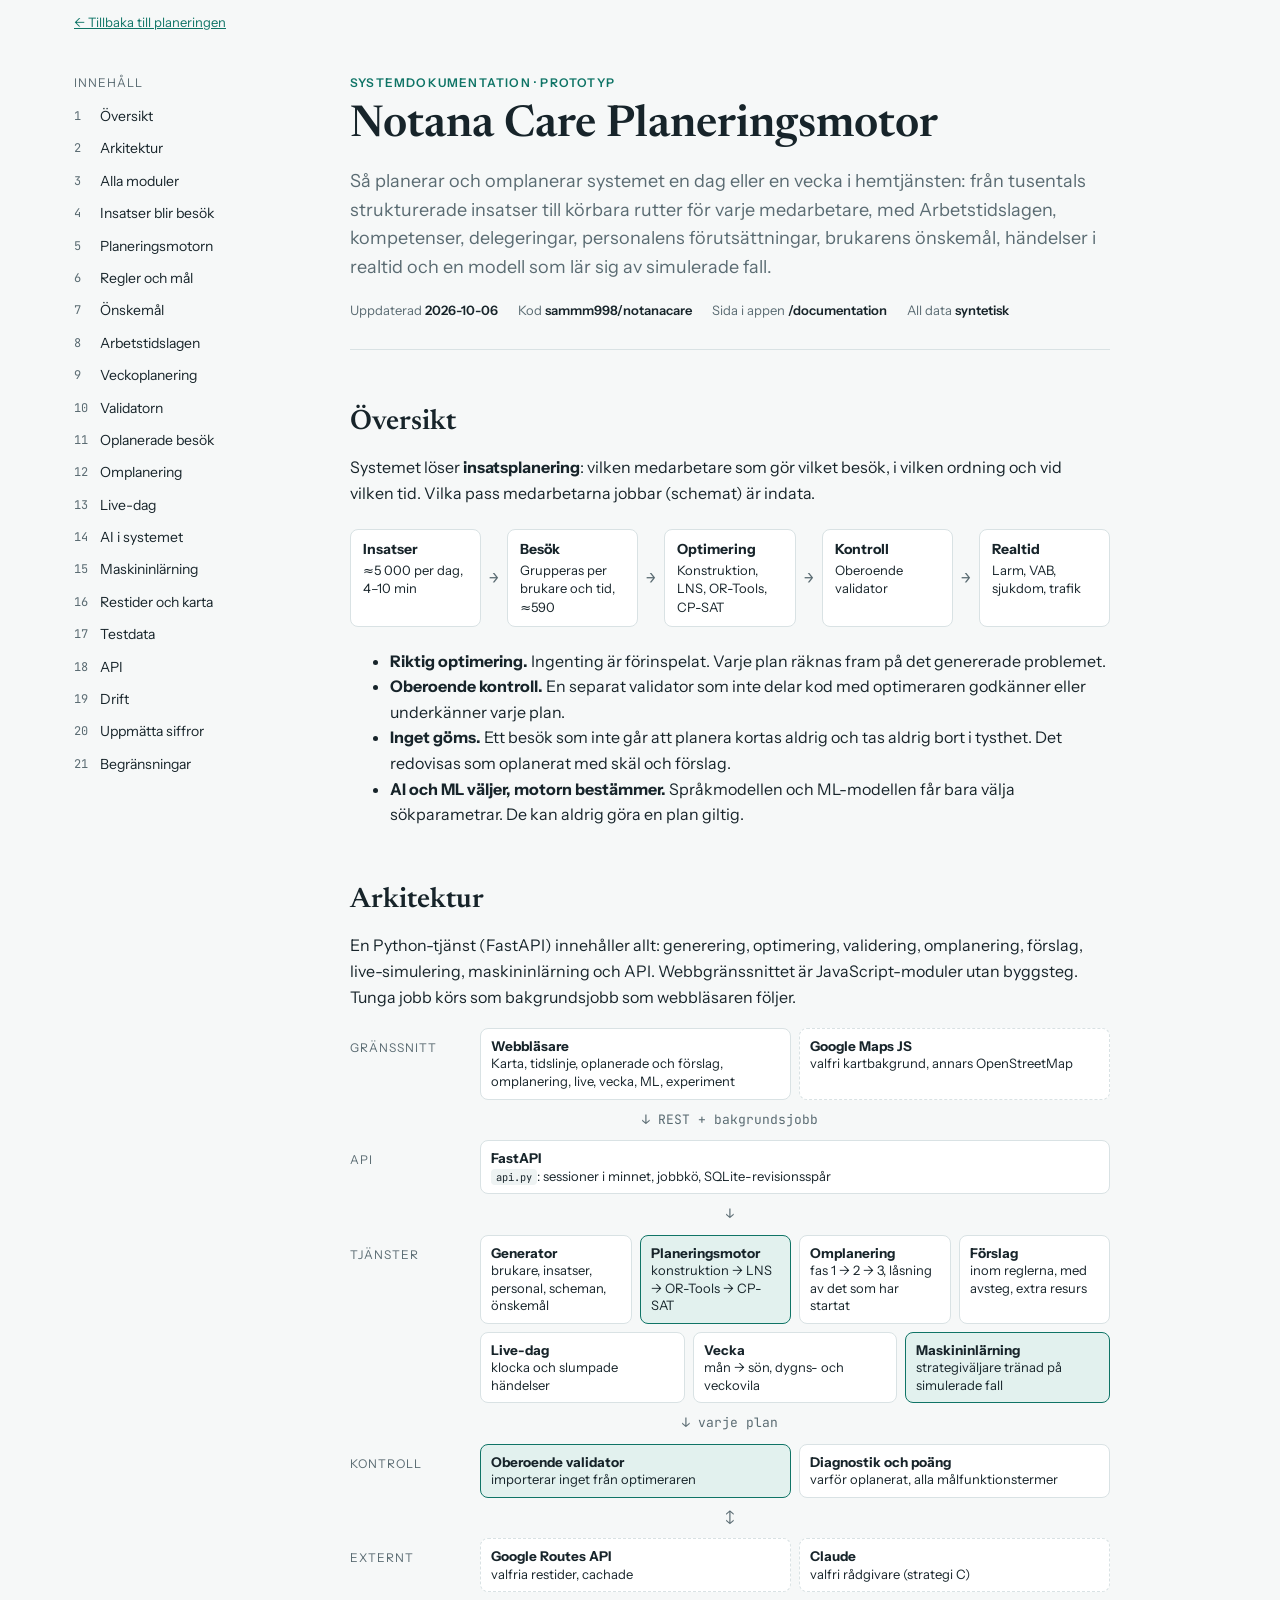
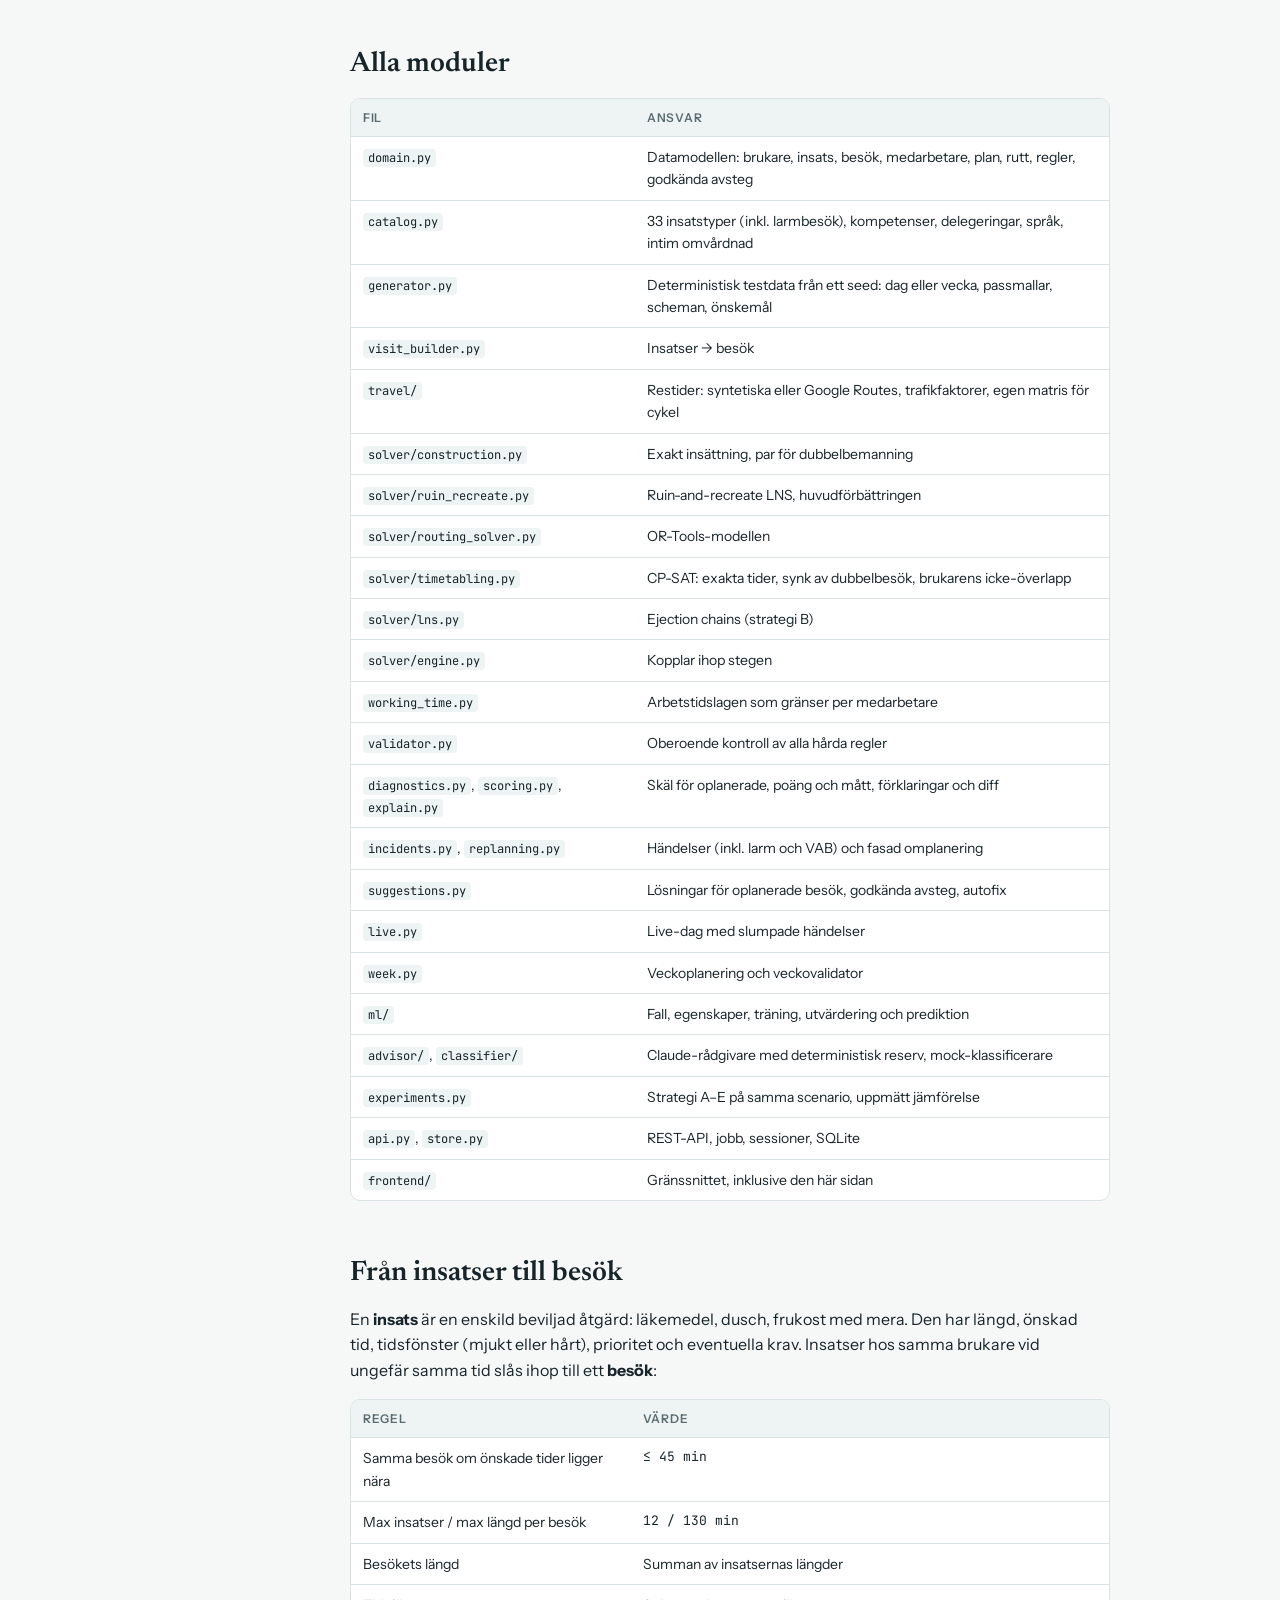
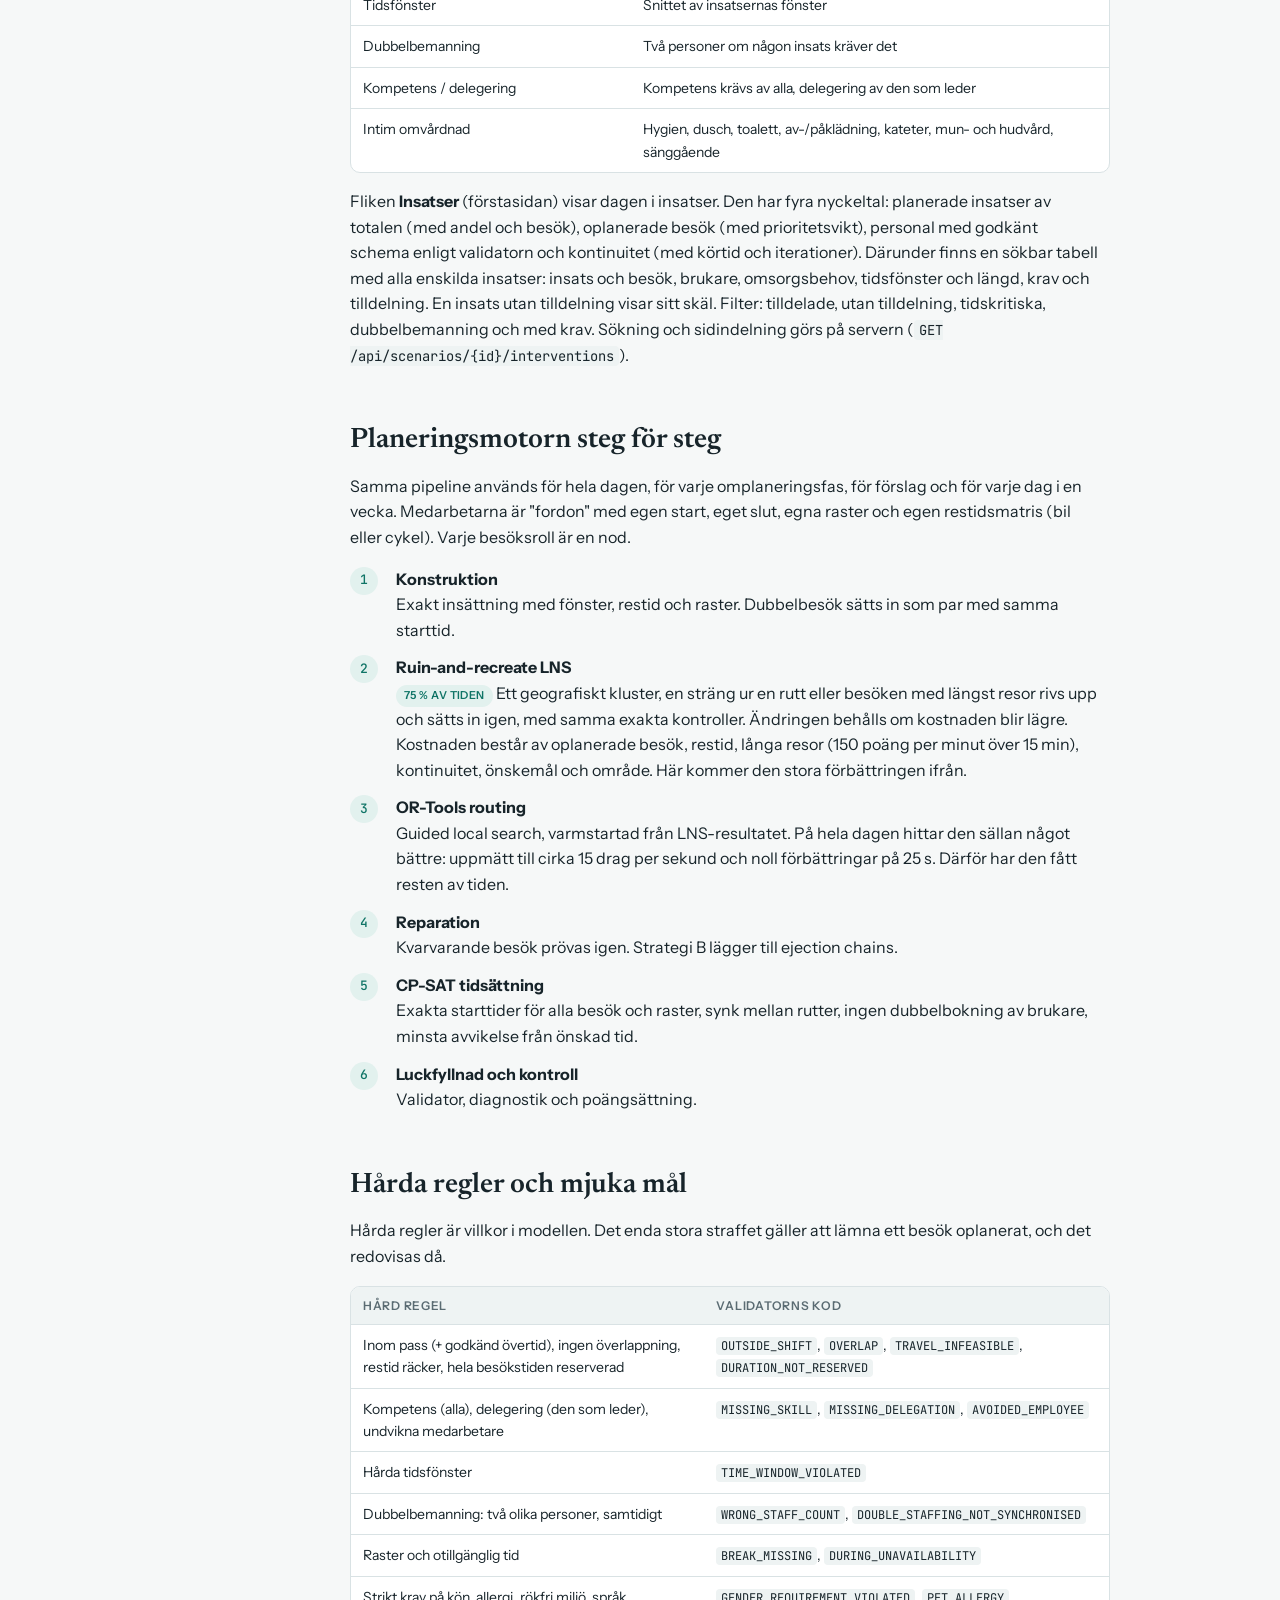
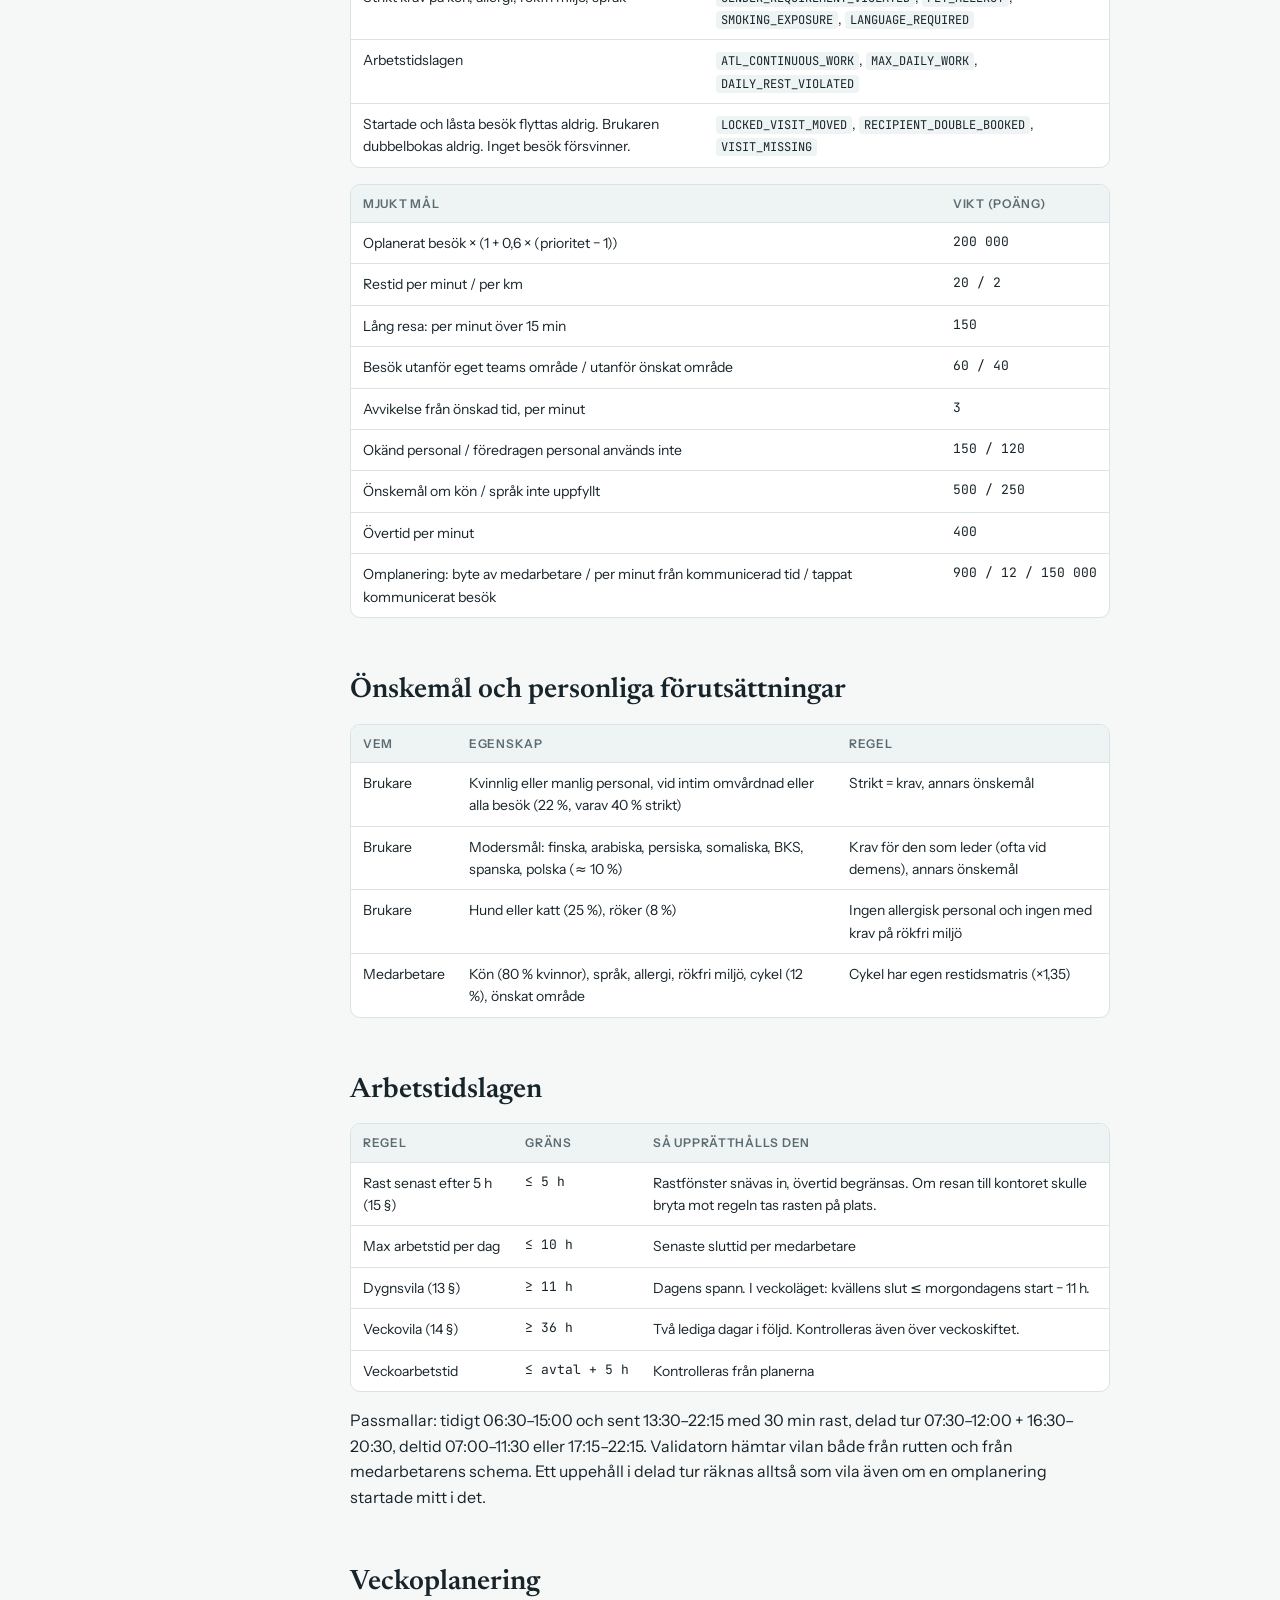
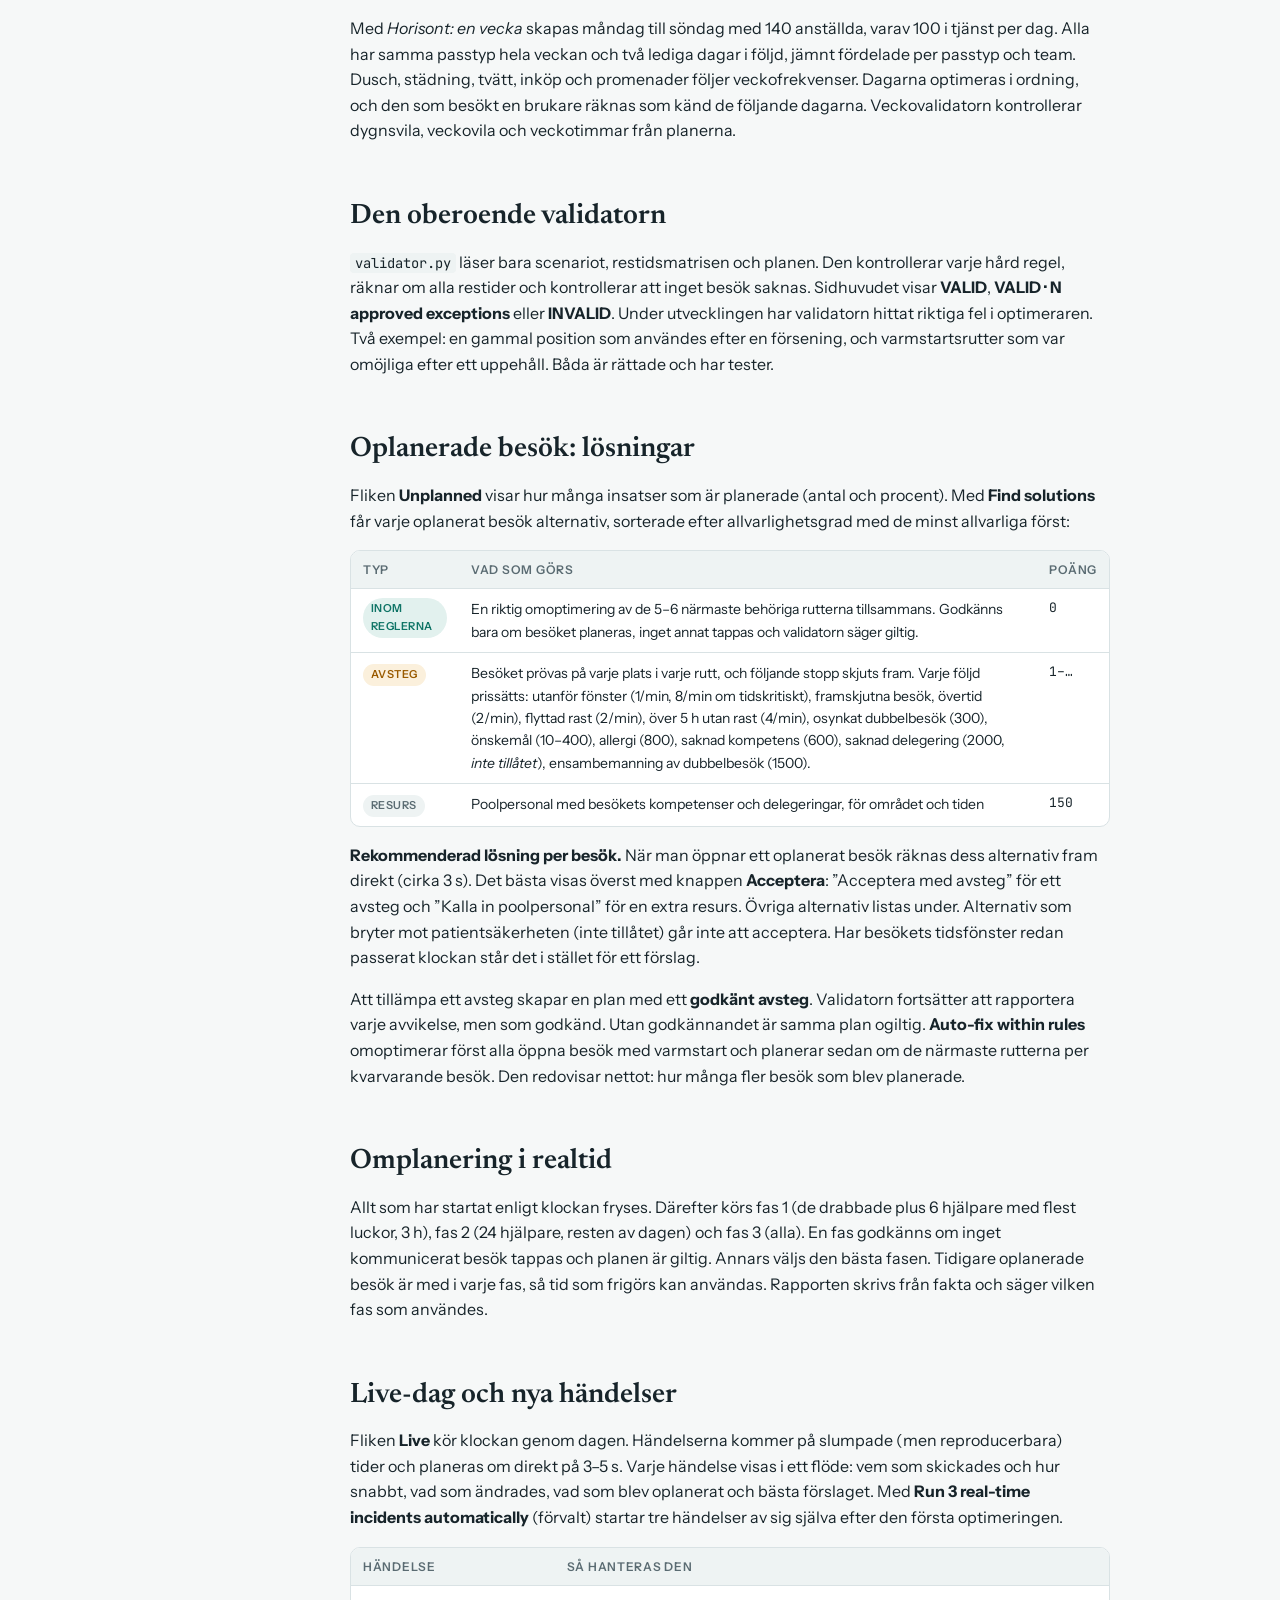
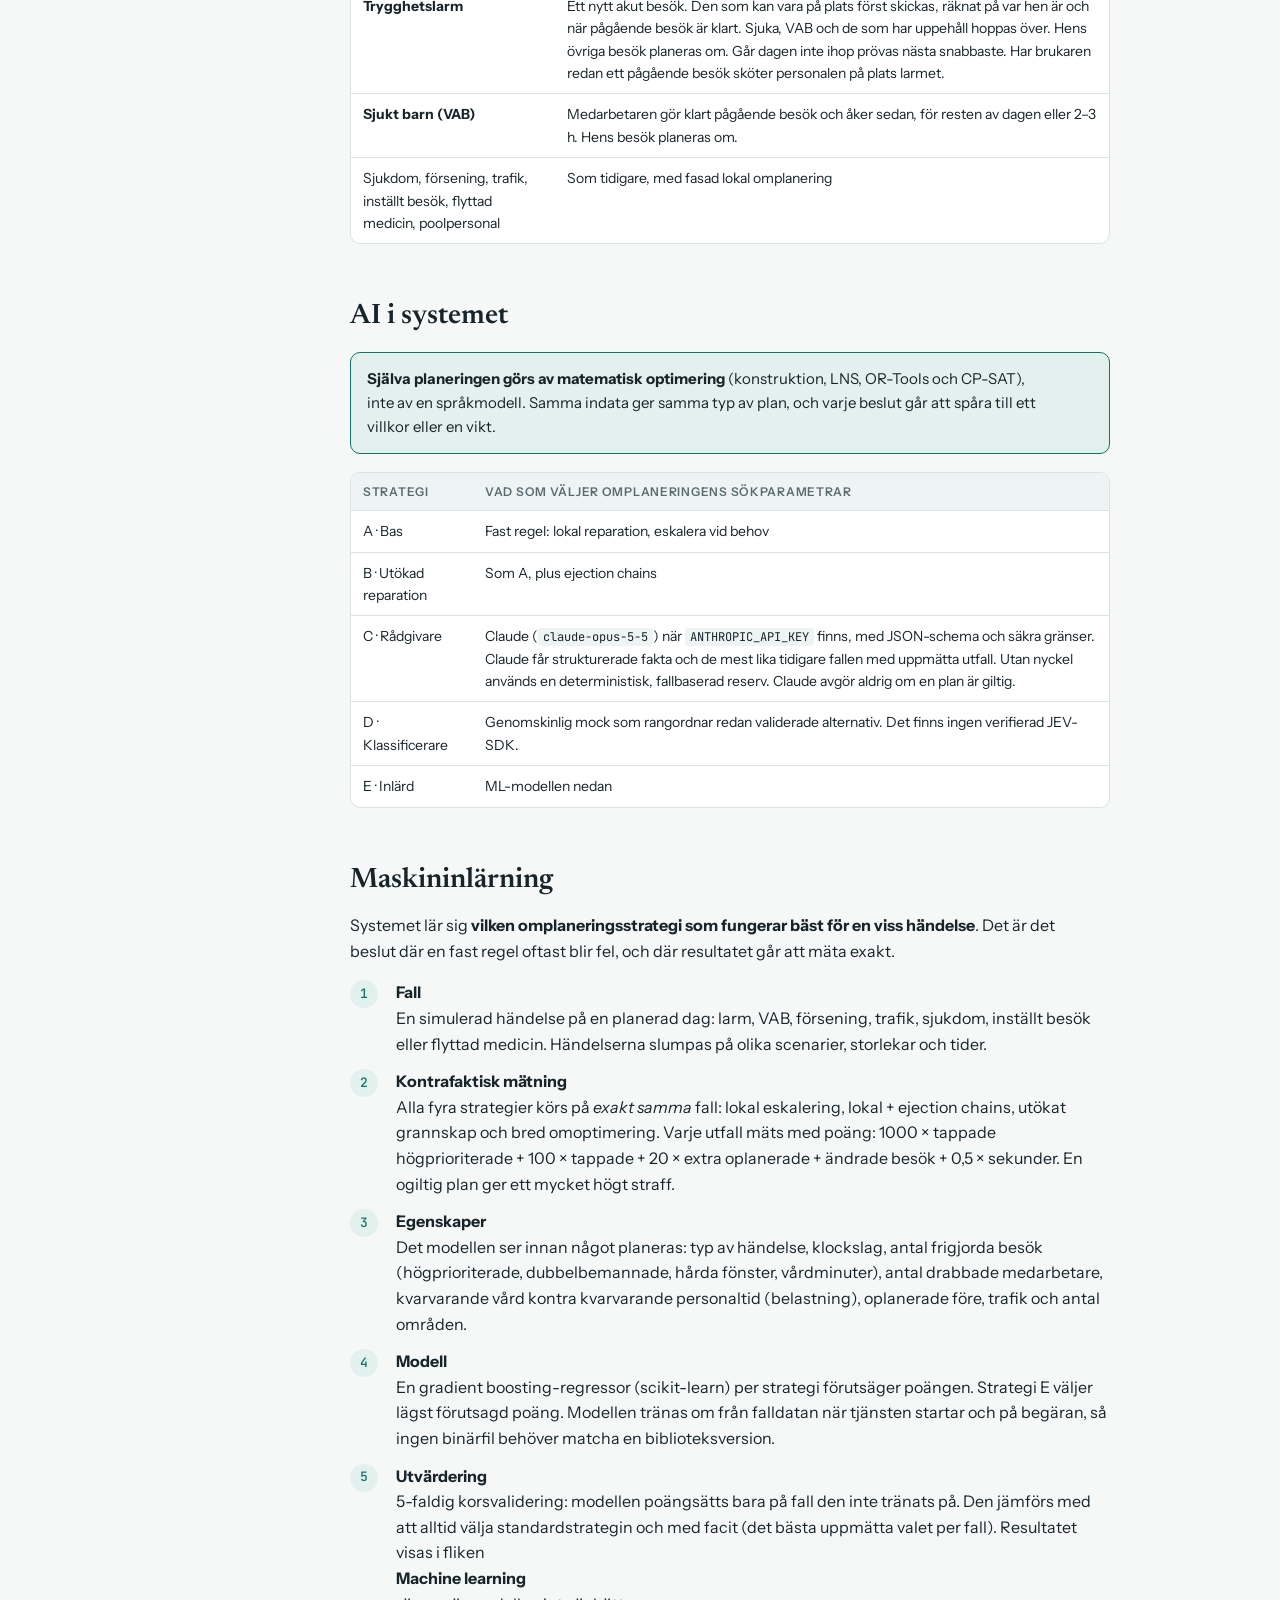
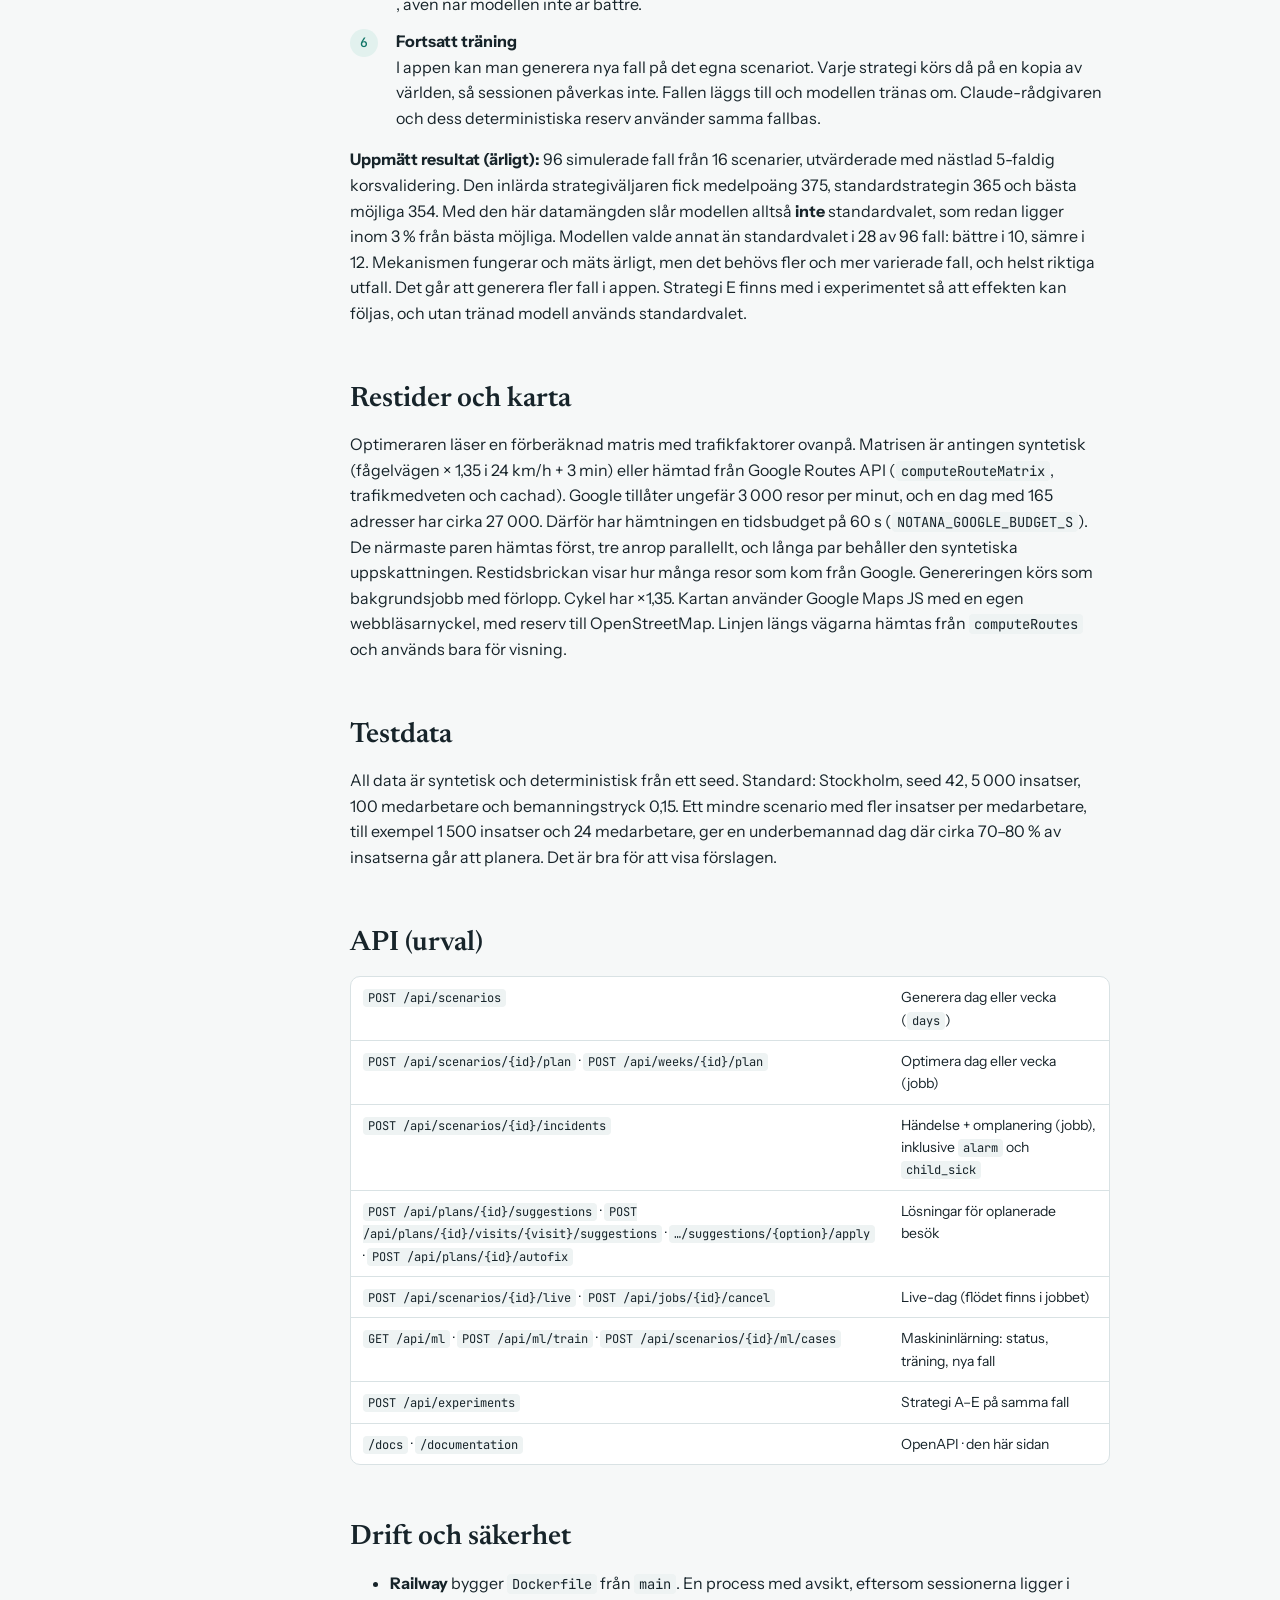
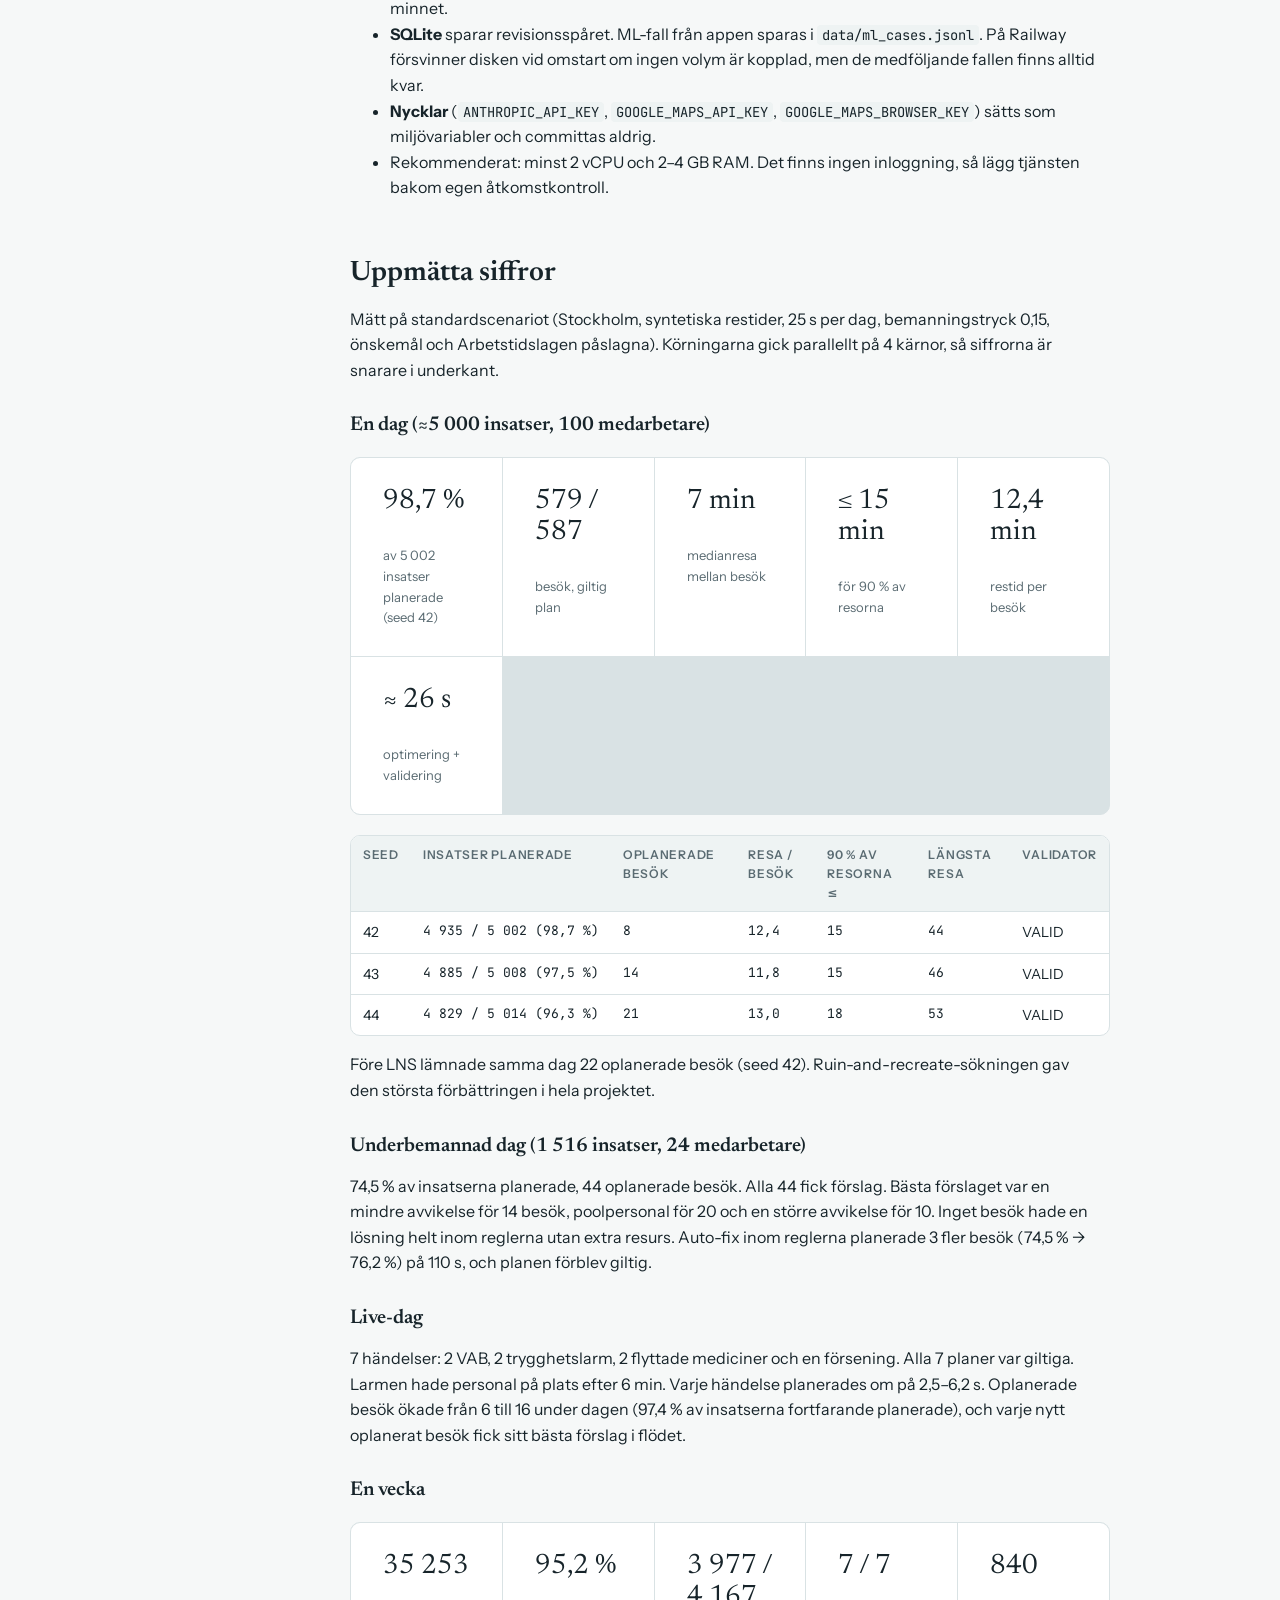
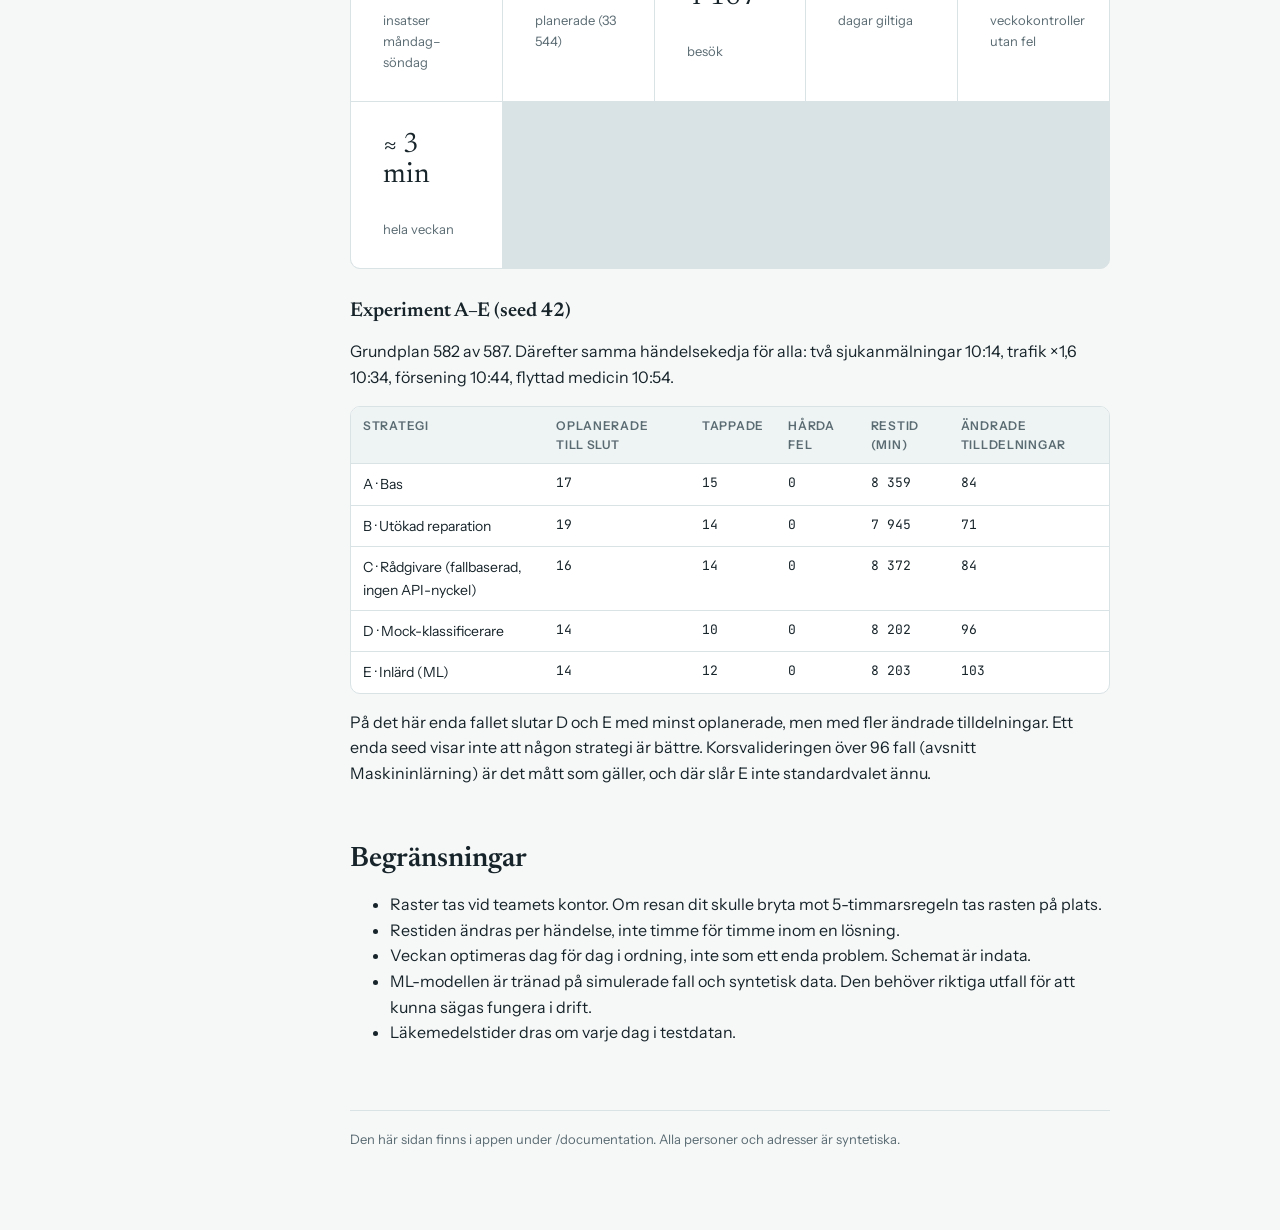
==== commit 4af8b3f4: "Recommended solution with Accept per unplanned visit; auto-run 3 live incidents - Visit drawer: open" ====
--- a/frontend/docs.html
+++ b/frontend/docs.html
@@ -334,13 +334,14 @@
         <tr><td><span class="pill off">resurs</span></td><td>Poolpersonal med besökets kompetenser och delegeringar, för området och tiden</td><td class="num">150</td></tr>
       </tbody>
     </table></div>
+    <p><b>Rekommenderad lösning per besök.</b> När man öppnar ett oplanerat besök räknas dess alternativ fram direkt (cirka 3 s). Det bästa visas överst med knappen <b>Acceptera</b>: ”Acceptera med avsteg” för ett avsteg och ”Kalla in poolpersonal” för en extra resurs. Övriga alternativ listas under. Alternativ som bryter mot patientsäkerheten (inte tillåtet) går inte att acceptera. Har besökets tidsfönster redan passerat klockan står det i stället för ett förslag.</p>
     <p>Att tillämpa ett avsteg skapar en plan med ett <b>godkänt avsteg</b>. Validatorn fortsätter att rapportera varje avvikelse, men som godkänd. Utan godkännandet är samma plan ogiltig. <b>Auto-fix within rules</b> omoptimerar först alla öppna besök med varmstart och planerar sedan om de närmaste rutterna per kvarvarande besök. Den redovisar nettot: hur många fler besök som blev planerade.</p>
 
     <h2 id="omplanering">Omplanering i realtid</h2>
     <p>Allt som har startat enligt klockan fryses. Därefter körs fas 1 (de drabbade plus 6 hjälpare med flest luckor, 3 h), fas 2 (24 hjälpare, resten av dagen) och fas 3 (alla). En fas godkänns om inget kommunicerat besök tappas och planen är giltig. Annars väljs den bästa fasen. Tidigare oplanerade besök är med i varje fas, så tid som frigörs kan användas. Rapporten skrivs från fakta och säger vilken fas som användes.</p>
 
     <h2 id="live">Live-dag och nya händelser</h2>
-    <p>Fliken <b>Live</b> kör klockan genom dagen. Händelserna kommer på slumpade (men reproducerbara) tider och planeras om direkt på 3–5 s. Varje händelse visas i ett flöde: vem som skickades och hur snabbt, vad som ändrades, vad som blev oplanerat och bästa förslaget.</p>
+    <p>Fliken <b>Live</b> kör klockan genom dagen. Händelserna kommer på slumpade (men reproducerbara) tider och planeras om direkt på 3–5 s. Varje händelse visas i ett flöde: vem som skickades och hur snabbt, vad som ändrades, vad som blev oplanerat och bästa förslaget. Med <b>Run 3 real-time incidents automatically</b> (förvalt) startar tre händelser av sig själva efter den första optimeringen.</p>
     <div class="tbl"><table>
       <thead><tr><th>Händelse</th><th>Så hanteras den</th></tr></thead>
       <tbody>
@@ -387,7 +388,7 @@
         <tr><td><code>POST /api/scenarios</code></td><td>Generera dag eller vecka (<code>days</code>)</td></tr>
         <tr><td><code>POST /api/scenarios/{id}/plan</code> · <code>POST /api/weeks/{id}/plan</code></td><td>Optimera dag eller vecka (jobb)</td></tr>
         <tr><td><code>POST /api/scenarios/{id}/incidents</code></td><td>Händelse + omplanering (jobb), inklusive <code>alarm</code> och <code>child_sick</code></td></tr>
-        <tr><td><code>POST /api/plans/{id}/suggestions</code> · <code>…/suggestions/{option}/apply</code> · <code>POST /api/plans/{id}/autofix</code></td><td>Lösningar för oplanerade besök</td></tr>
+        <tr><td><code>POST /api/plans/{id}/suggestions</code> · <code>POST /api/plans/{id}/visits/{visit}/suggestions</code> · <code>…/suggestions/{option}/apply</code> · <code>POST /api/plans/{id}/autofix</code></td><td>Lösningar för oplanerade besök</td></tr>
         <tr><td><code>POST /api/scenarios/{id}/live</code> · <code>POST /api/jobs/{id}/cancel</code></td><td>Live-dag (flödet finns i jobbet)</td></tr>
         <tr><td><code>GET /api/ml</code> · <code>POST /api/ml/train</code> · <code>POST /api/scenarios/{id}/ml/cases</code></td><td>Maskininlärning: status, träning, nya fall</td></tr>
         <tr><td><code>POST /api/experiments</code></td><td>Strategi A–E på samma fall</td></tr>
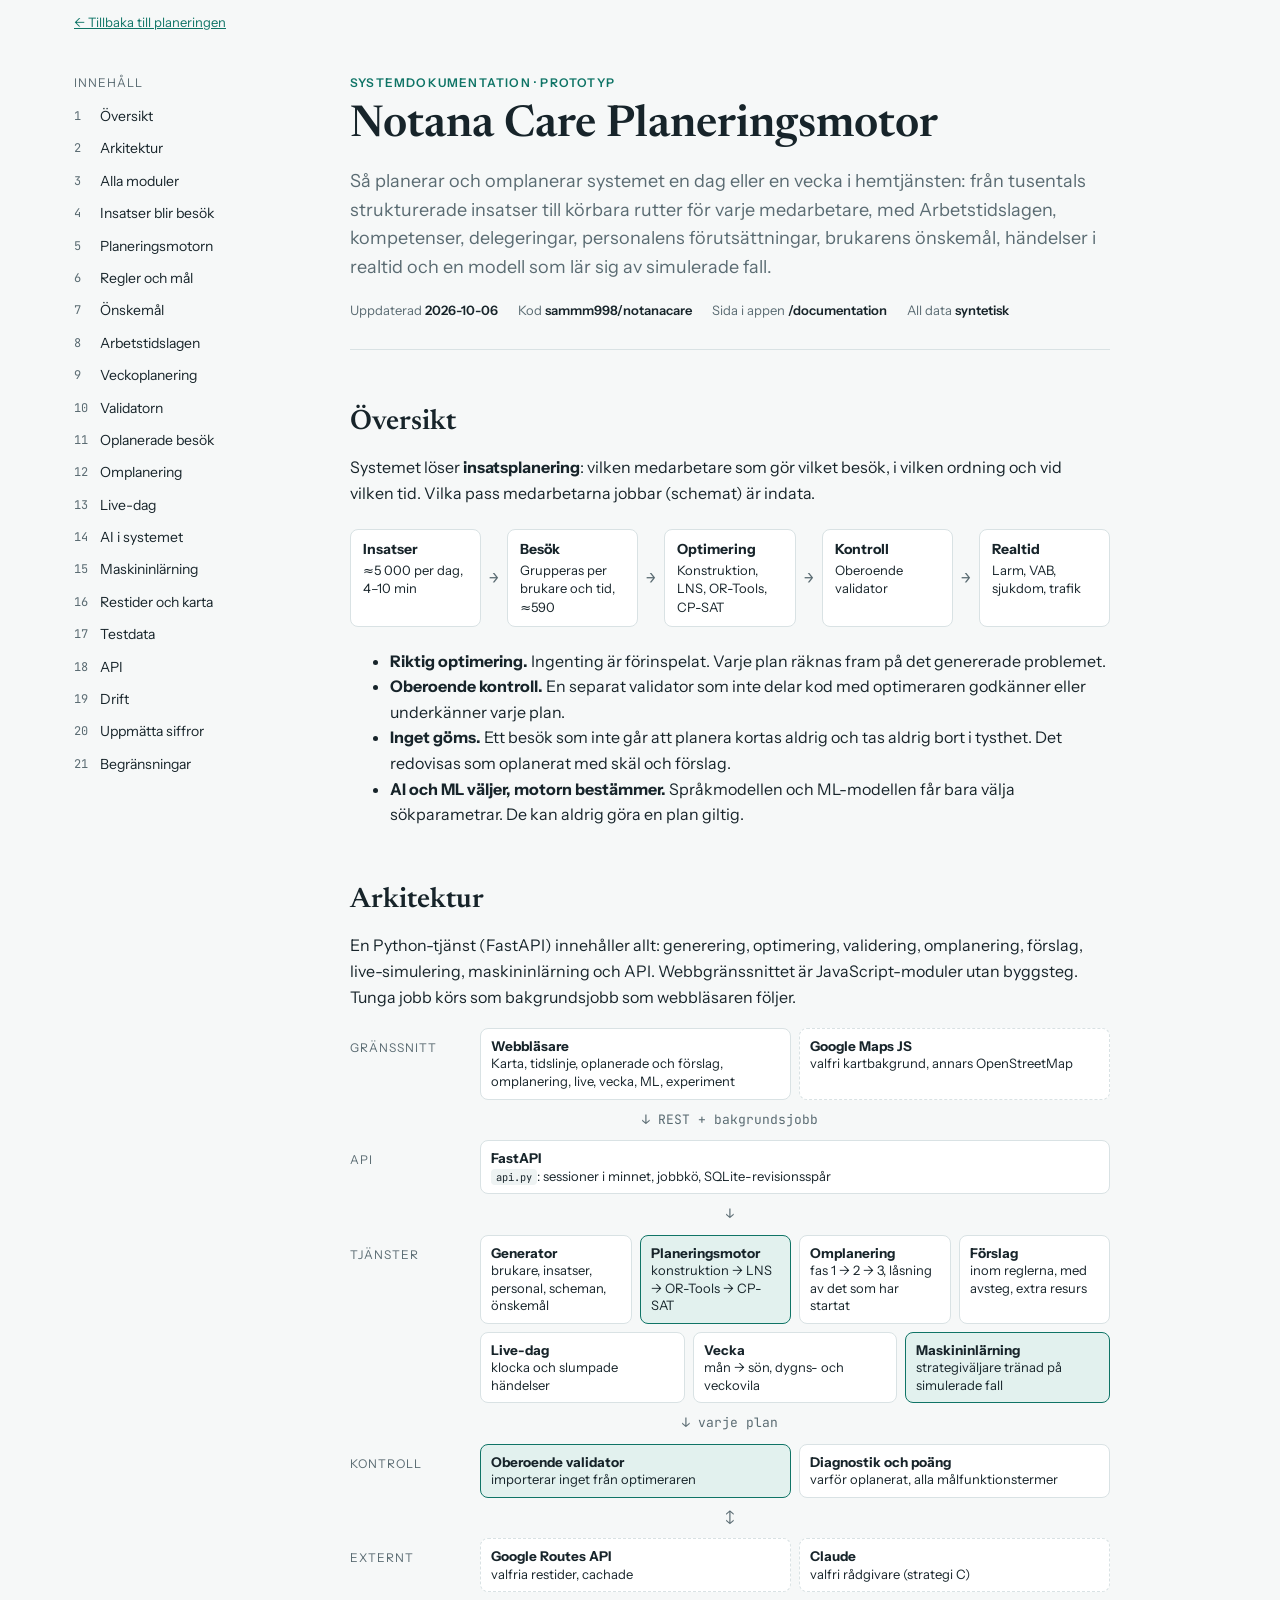
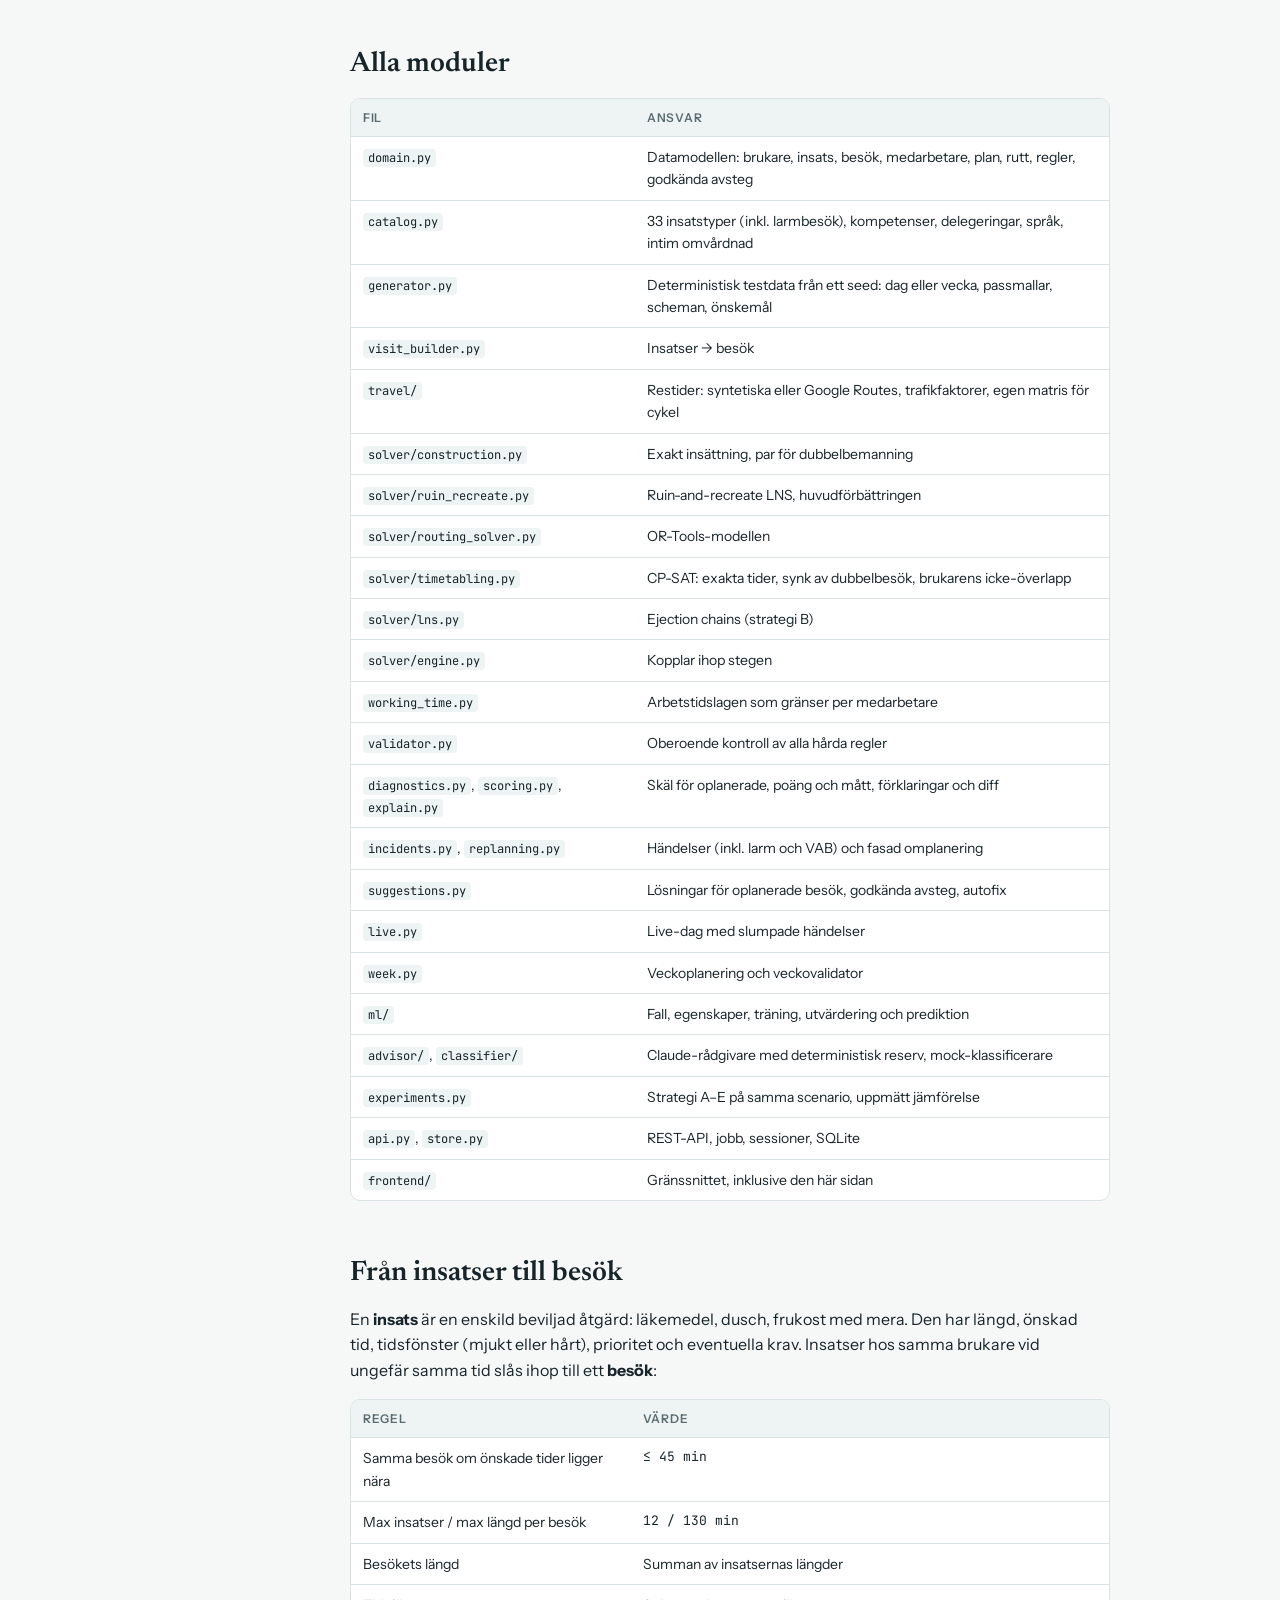
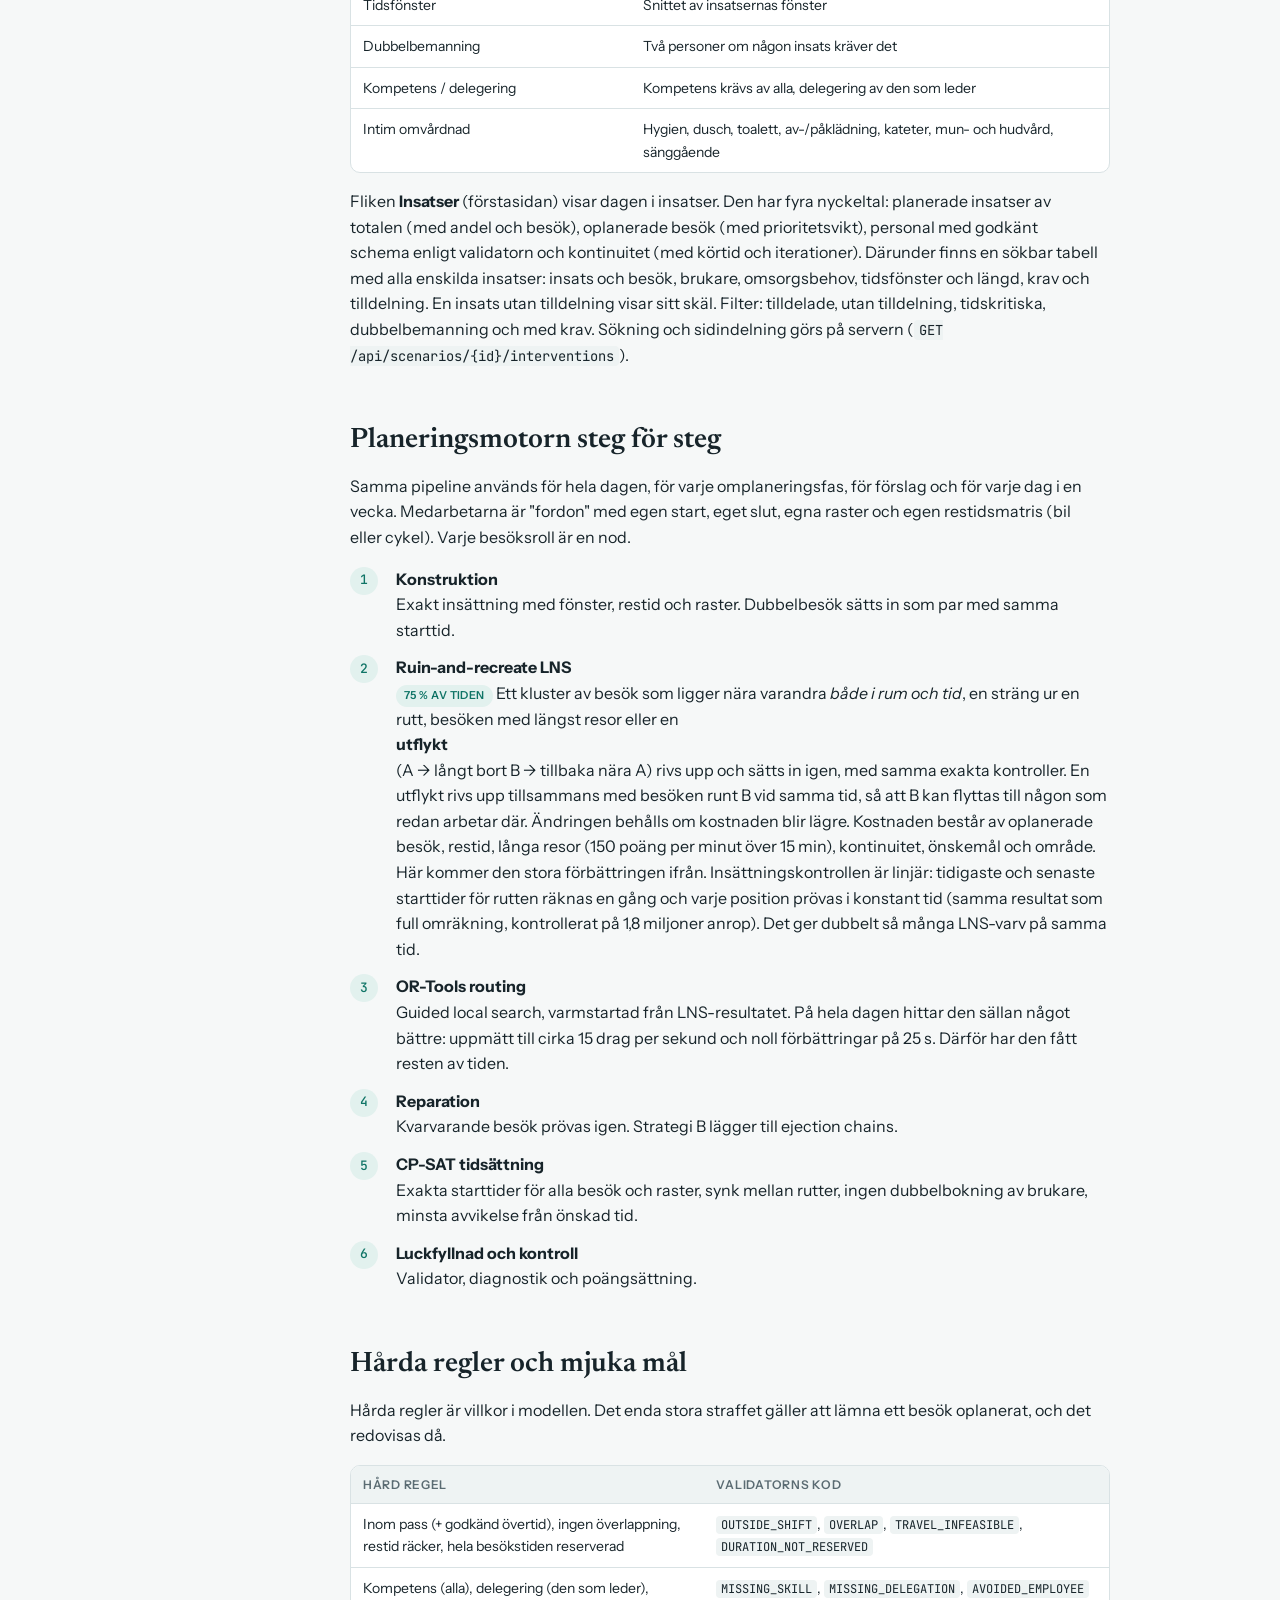
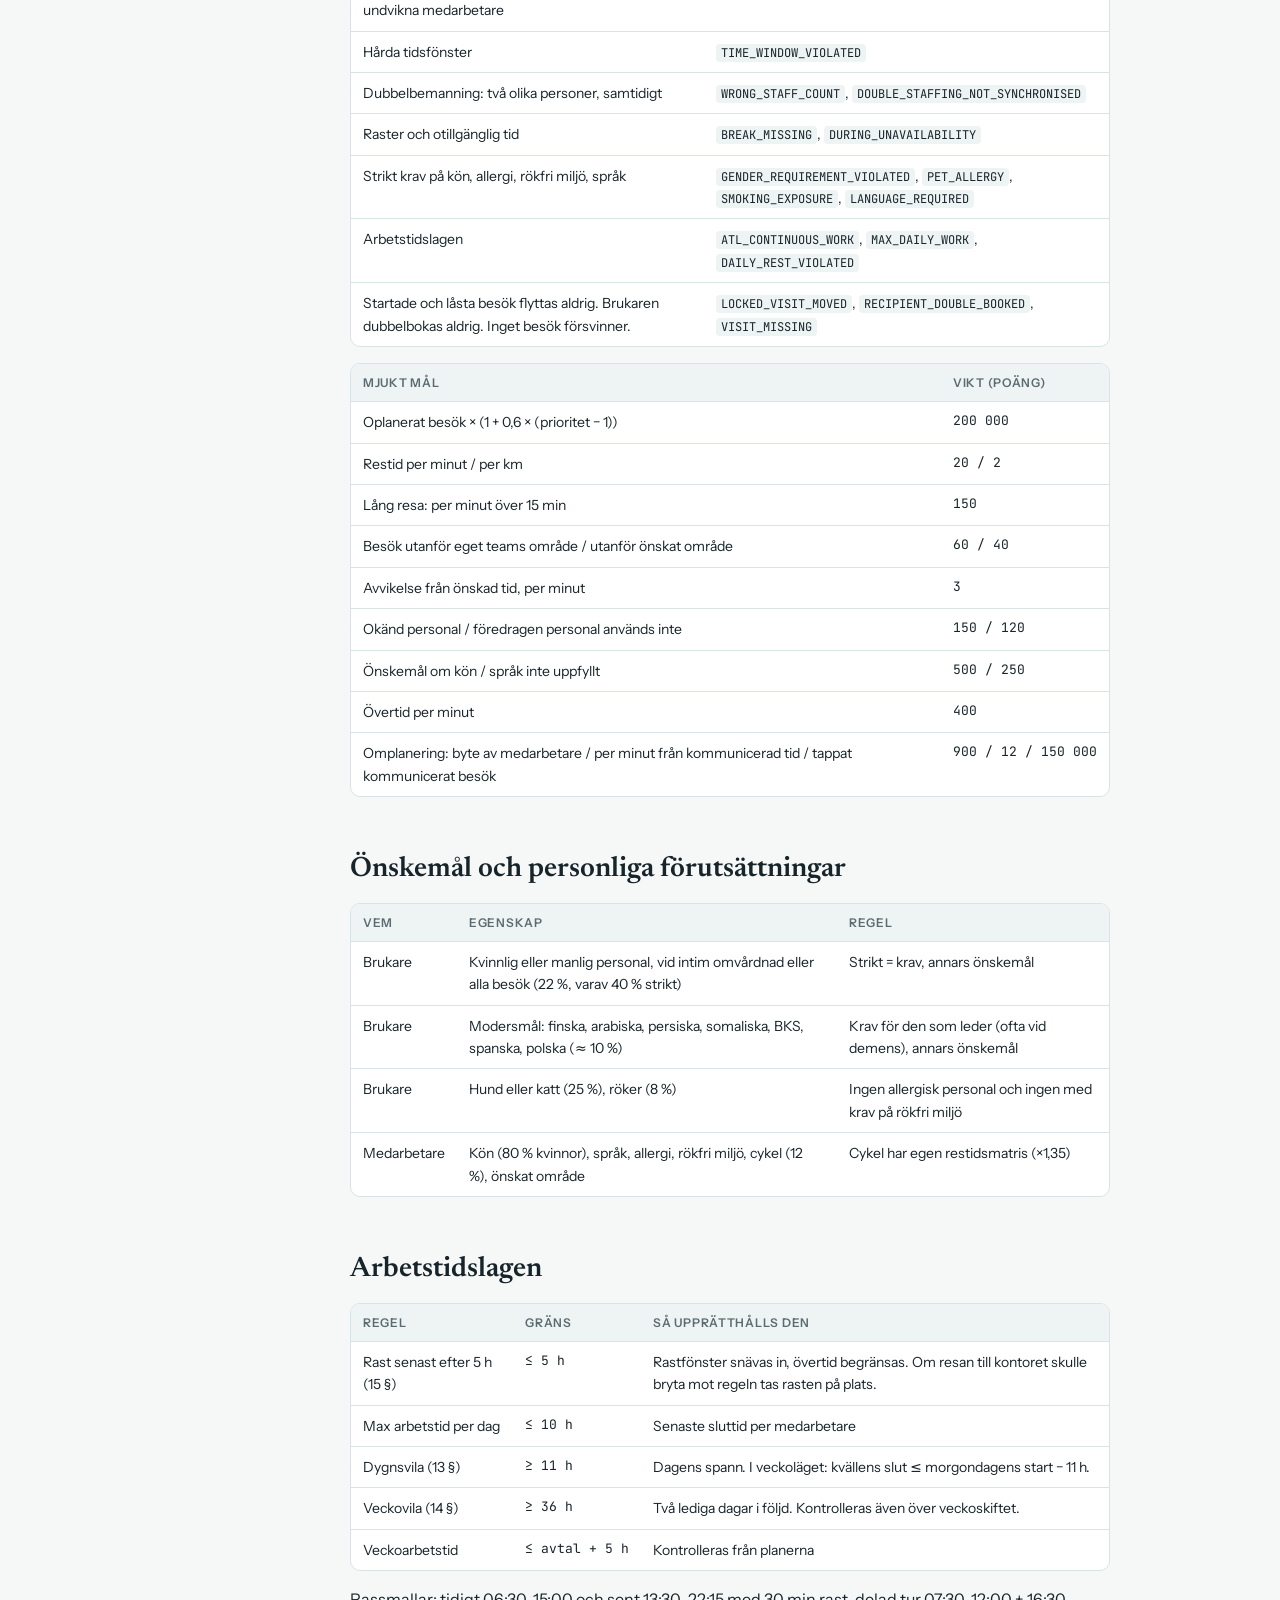
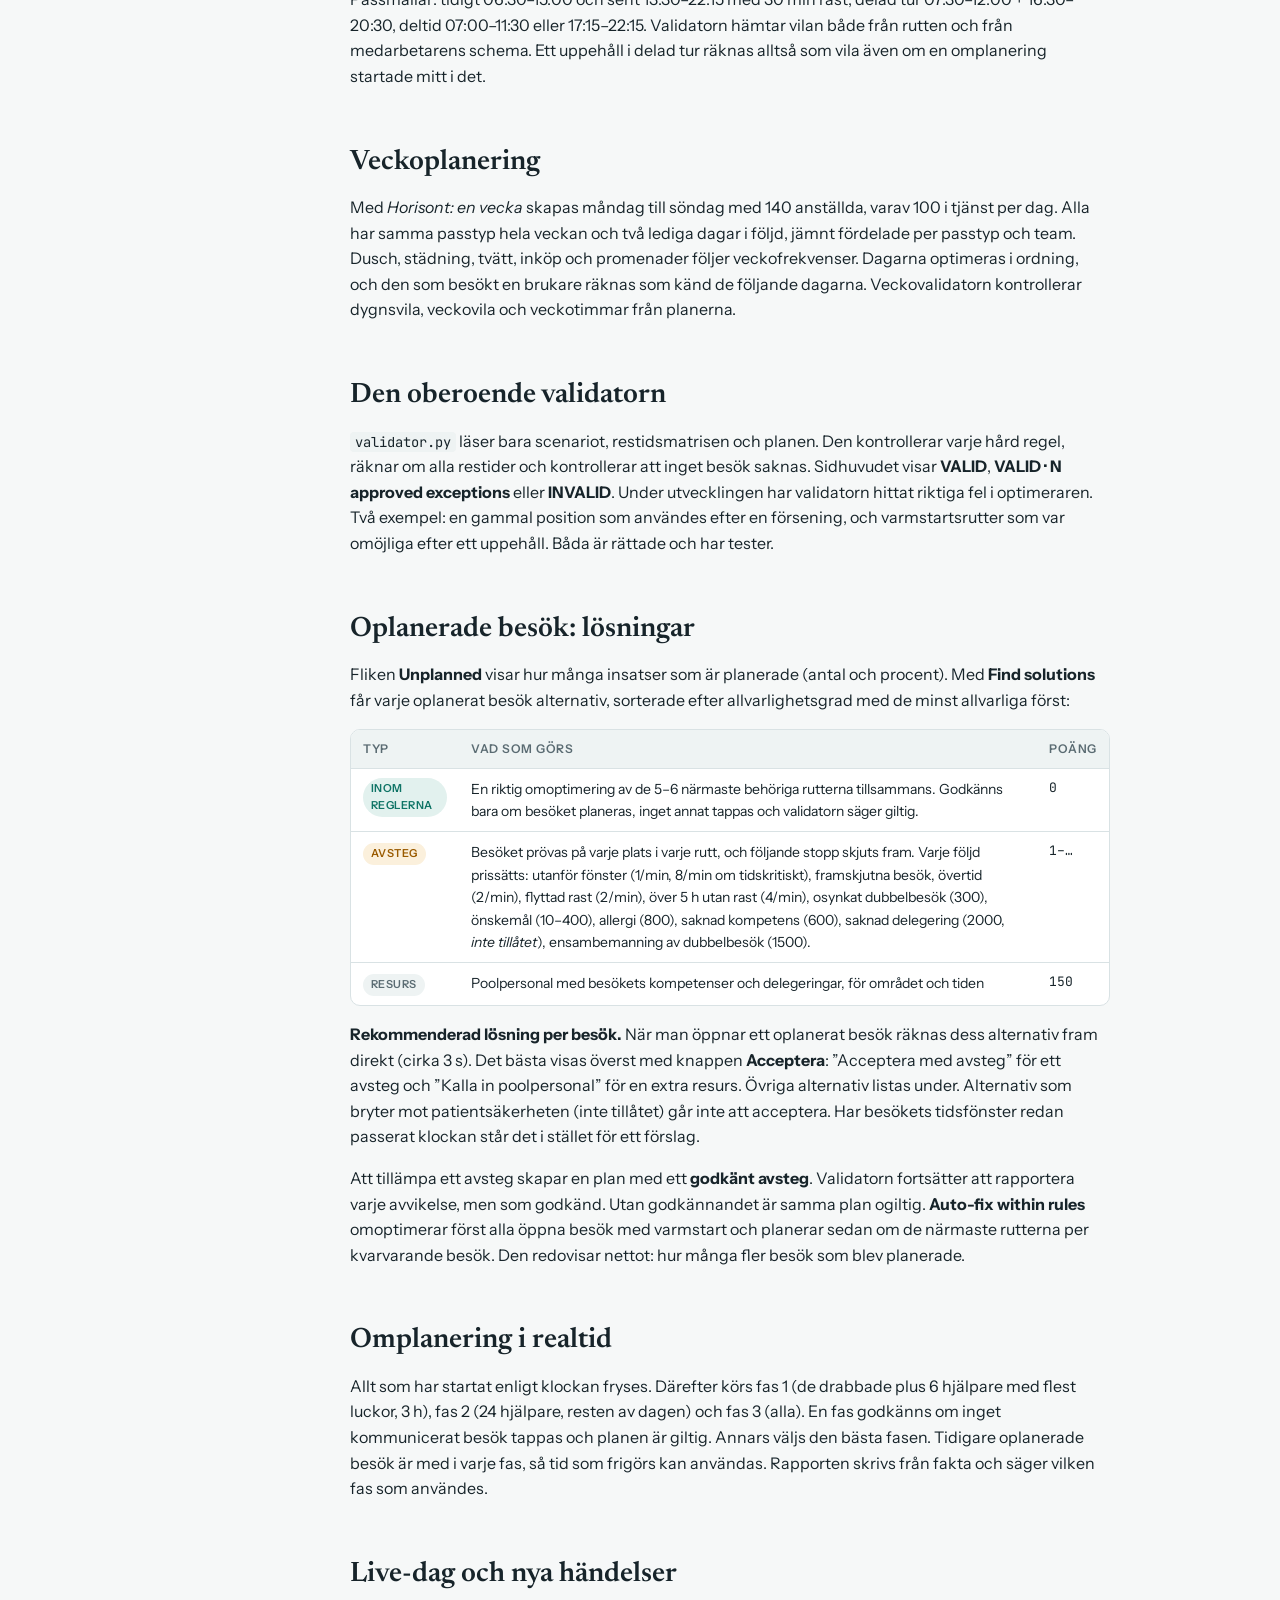
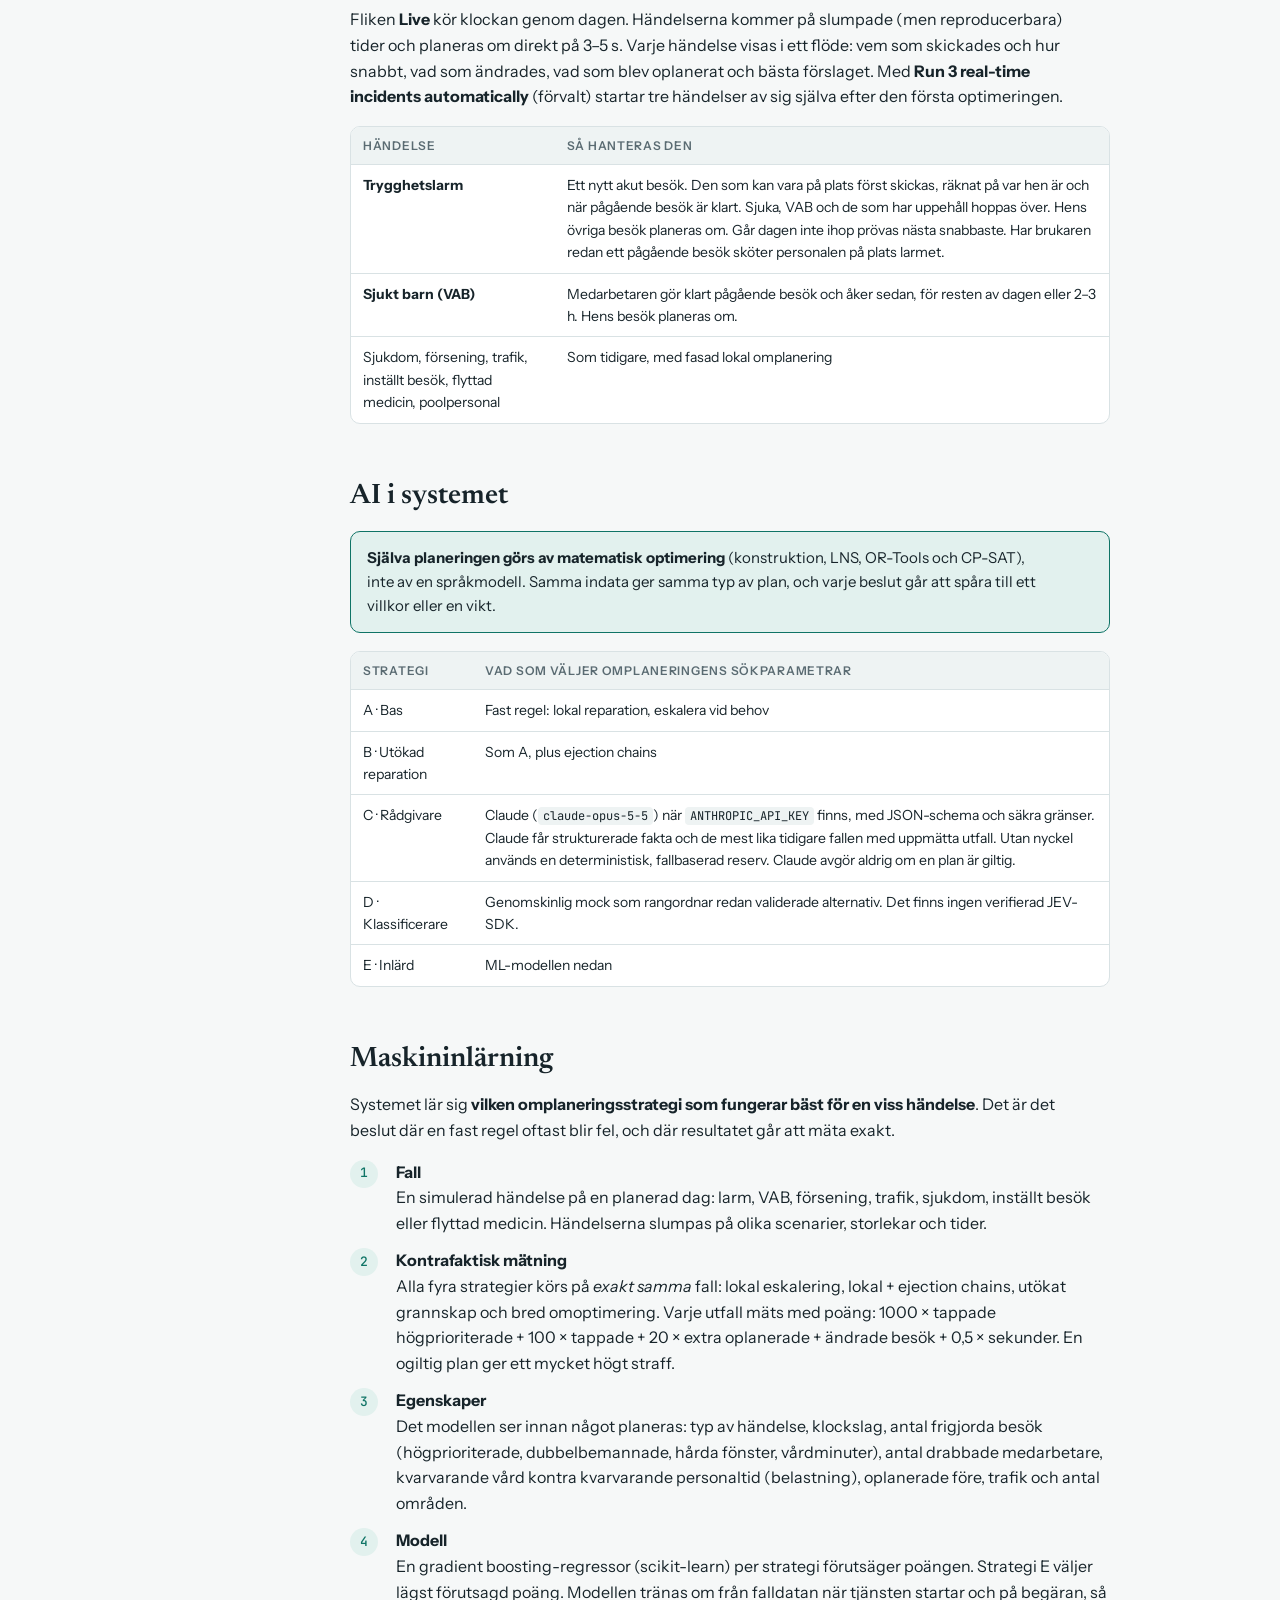
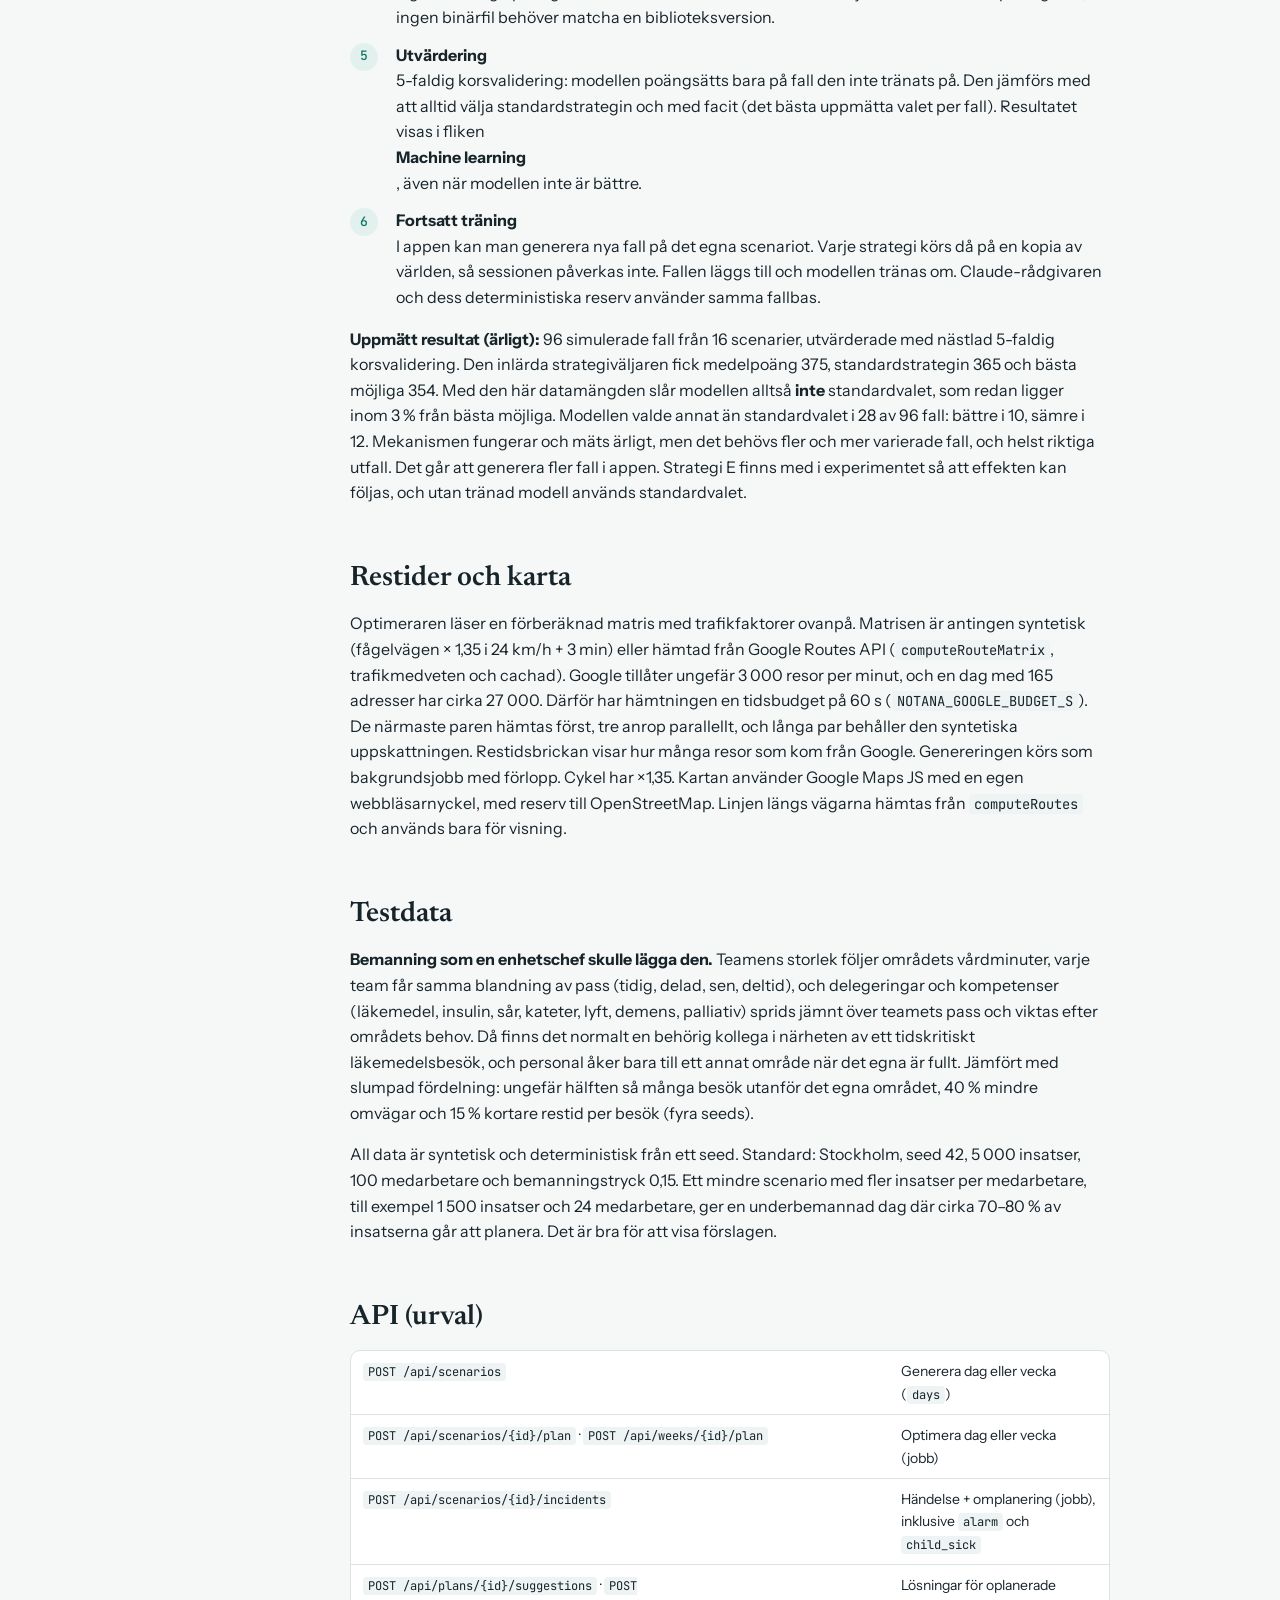
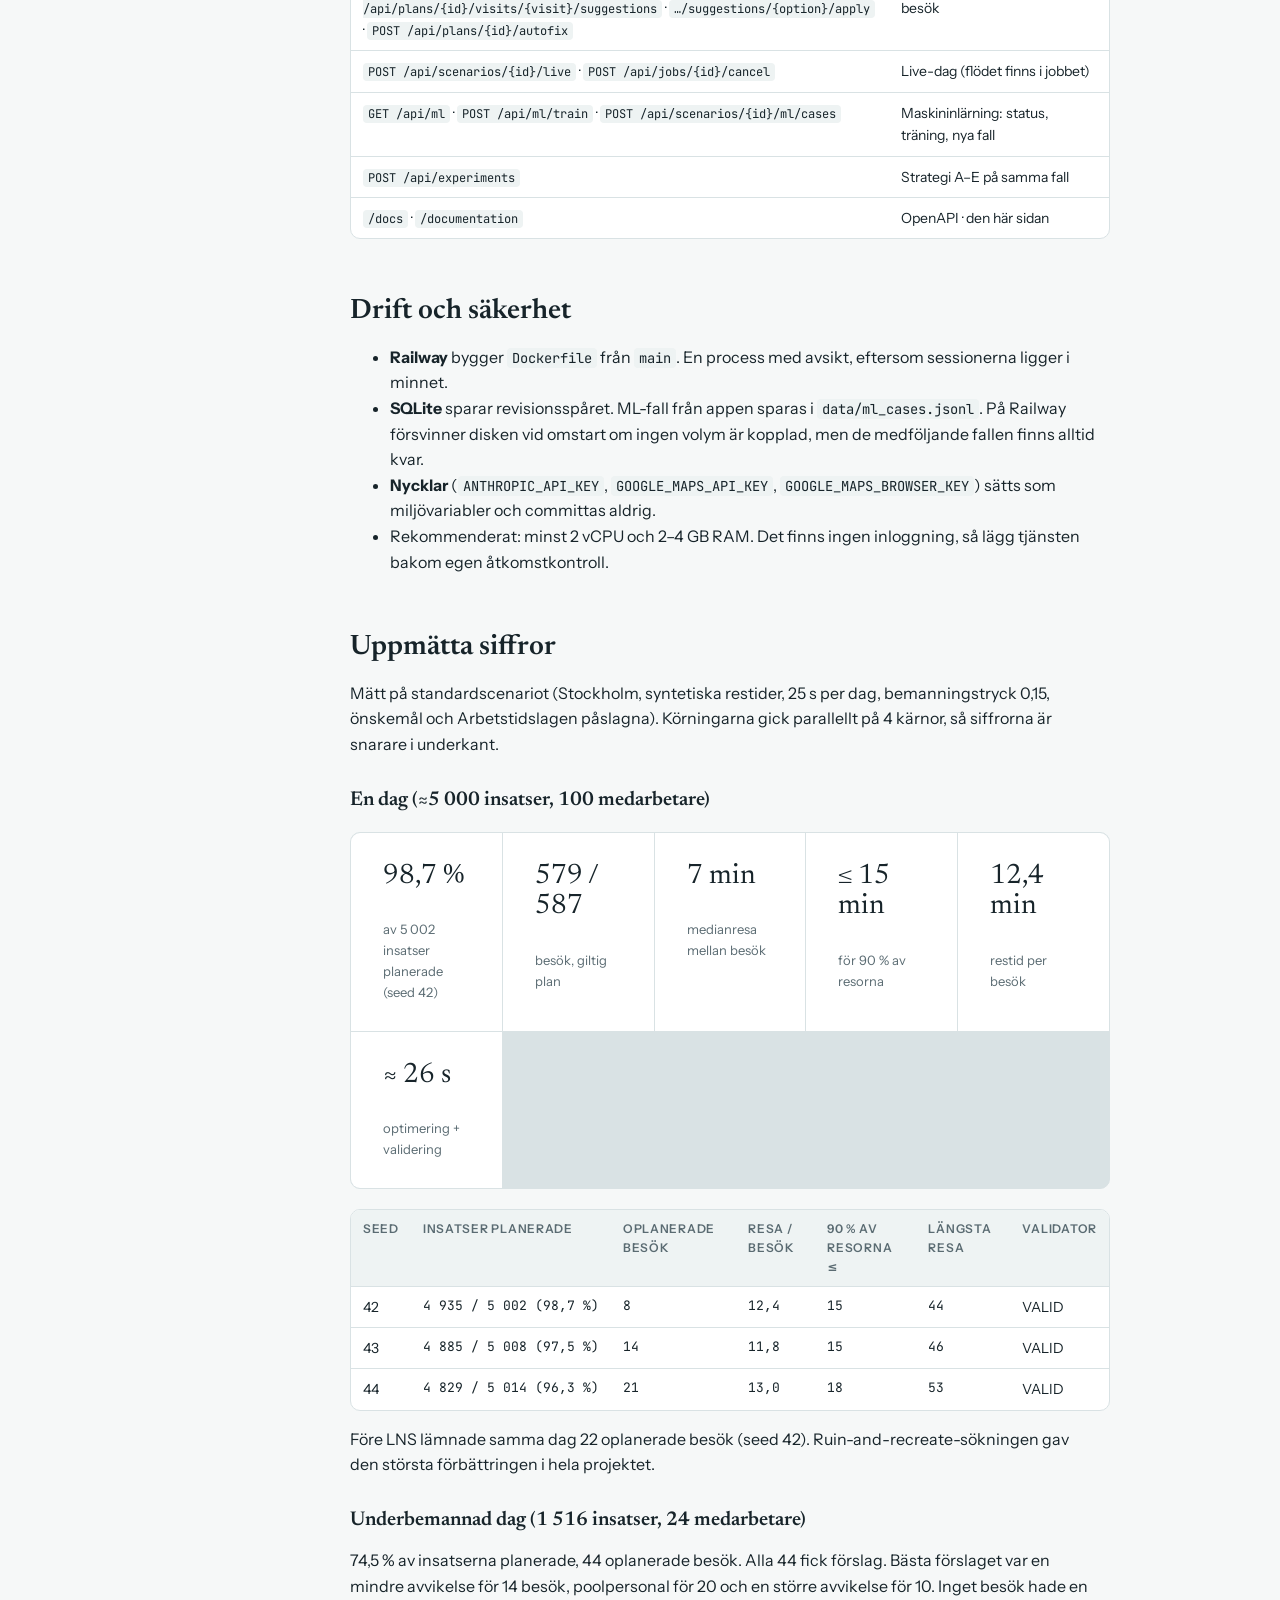
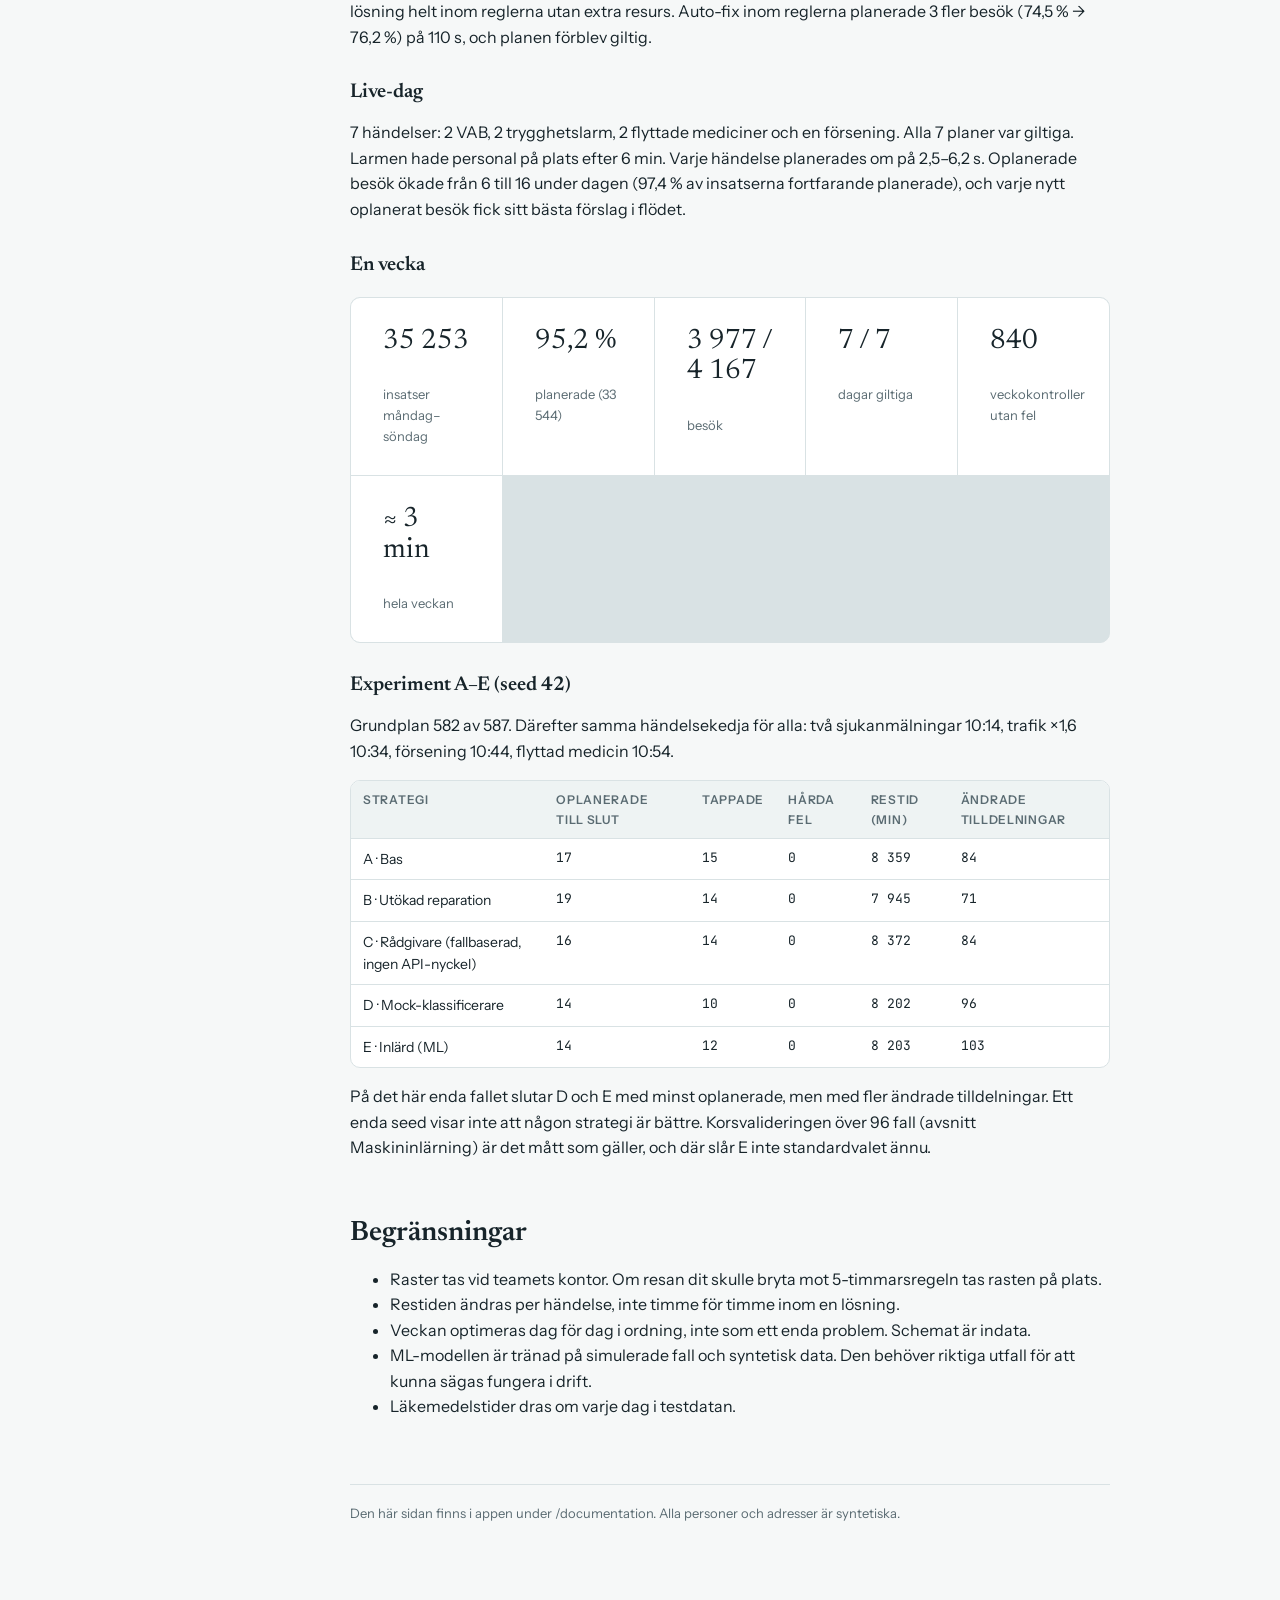
==== commit 09084791: "Compact routes: demand-based staffing, faster LNS; retrospective visit recommendation Routes - Gener" ====
--- a/frontend/docs.html
+++ b/frontend/docs.html
@@ -257,7 +257,7 @@
     <p>Samma pipeline används för hela dagen, för varje omplaneringsfas, för förslag och för varje dag i en vecka. Medarbetarna är "fordon" med egen start, eget slut, egna raster och egen restidsmatris (bil eller cykel). Varje besöksroll är en nod.</p>
     <ol class="steps">
       <li><div><b>Konstruktion</b>Exakt insättning med fönster, restid och raster. Dubbelbesök sätts in som par med samma starttid.</div></li>
-      <li><div><b>Ruin-and-recreate LNS</b> <span class="pill">75 % av tiden</span> Ett geografiskt kluster, en sträng ur en rutt eller besöken med längst resor rivs upp och sätts in igen, med samma exakta kontroller. Ändringen behålls om kostnaden blir lägre. Kostnaden består av oplanerade besök, restid, långa resor (150 poäng per minut över 15 min), kontinuitet, önskemål och område. Här kommer den stora förbättringen ifrån.</div></li>
+      <li><div><b>Ruin-and-recreate LNS</b> <span class="pill">75 % av tiden</span> Ett kluster av besök som ligger nära varandra <i>både i rum och tid</i>, en sträng ur en rutt, besöken med längst resor eller en <b>utflykt</b> (A → långt bort B → tillbaka nära A) rivs upp och sätts in igen, med samma exakta kontroller. En utflykt rivs upp tillsammans med besöken runt B vid samma tid, så att B kan flyttas till någon som redan arbetar där. Ändringen behålls om kostnaden blir lägre. Kostnaden består av oplanerade besök, restid, långa resor (150 poäng per minut över 15 min), kontinuitet, önskemål och område. Här kommer den stora förbättringen ifrån. Insättningskontrollen är linjär: tidigaste och senaste starttider för rutten räknas en gång och varje position prövas i konstant tid (samma resultat som full omräkning, kontrollerat på 1,8 miljoner anrop). Det ger dubbelt så många LNS-varv på samma tid.</div></li>
       <li><div><b>OR-Tools routing</b>Guided local search, varmstartad från LNS-resultatet. På hela dagen hittar den sällan något bättre: uppmätt till cirka 15 drag per sekund och noll förbättringar på 25 s. Därför har den fått resten av tiden.</div></li>
       <li><div><b>Reparation</b>Kvarvarande besök prövas igen. Strategi B lägger till ejection chains.</div></li>
       <li><div><b>CP-SAT tidsättning</b>Exakta starttider för alla besök och raster, synk mellan rutter, ingen dubbelbokning av brukare, minsta avvikelse från önskad tid.</div></li>
@@ -380,6 +380,7 @@
     <p>Optimeraren läser en förberäknad matris med trafikfaktorer ovanpå. Matrisen är antingen syntetisk (fågelvägen × 1,35 i 24 km/h + 3 min) eller hämtad från Google Routes API (<code>computeRouteMatrix</code>, trafikmedveten och cachad). Google tillåter ungefär 3 000 resor per minut, och en dag med 165 adresser har cirka 27 000. Därför har hämtningen en tidsbudget på 60 s (<code>NOTANA_GOOGLE_BUDGET_S</code>). De närmaste paren hämtas först, tre anrop parallellt, och långa par behåller den syntetiska uppskattningen. Restidsbrickan visar hur många resor som kom från Google. Genereringen körs som bakgrundsjobb med förlopp. Cykel har ×1,35. Kartan använder Google Maps JS med en egen webbläsarnyckel, med reserv till OpenStreetMap. Linjen längs vägarna hämtas från <code>computeRoutes</code> och används bara för visning.</p>
 
     <h2 id="data">Testdata</h2>
+    <p><b>Bemanning som en enhetschef skulle lägga den.</b> Teamens storlek följer områdets vårdminuter, varje team får samma blandning av pass (tidig, delad, sen, deltid), och delegeringar och kompetenser (läkemedel, insulin, sår, kateter, lyft, demens, palliativ) sprids jämnt över teamets pass och viktas efter områdets behov. Då finns det normalt en behörig kollega i närheten av ett tidskritiskt läkemedelsbesök, och personal åker bara till ett annat område när det egna är fullt. Jämfört med slumpad fördelning: ungefär hälften så många besök utanför det egna området, 40 % mindre omvägar och 15 % kortare restid per besök (fyra seeds).</p>
     <p>All data är syntetisk och deterministisk från ett seed. Standard: Stockholm, seed 42, 5 000 insatser, 100 medarbetare och bemanningstryck 0,15. Ett mindre scenario med fler insatser per medarbetare, till exempel 1 500 insatser och 24 medarbetare, ger en underbemannad dag där cirka 70–80 % av insatserna går att planera. Det är bra för att visa förslagen.</p>
 
     <h2 id="api">API (urval)</h2>
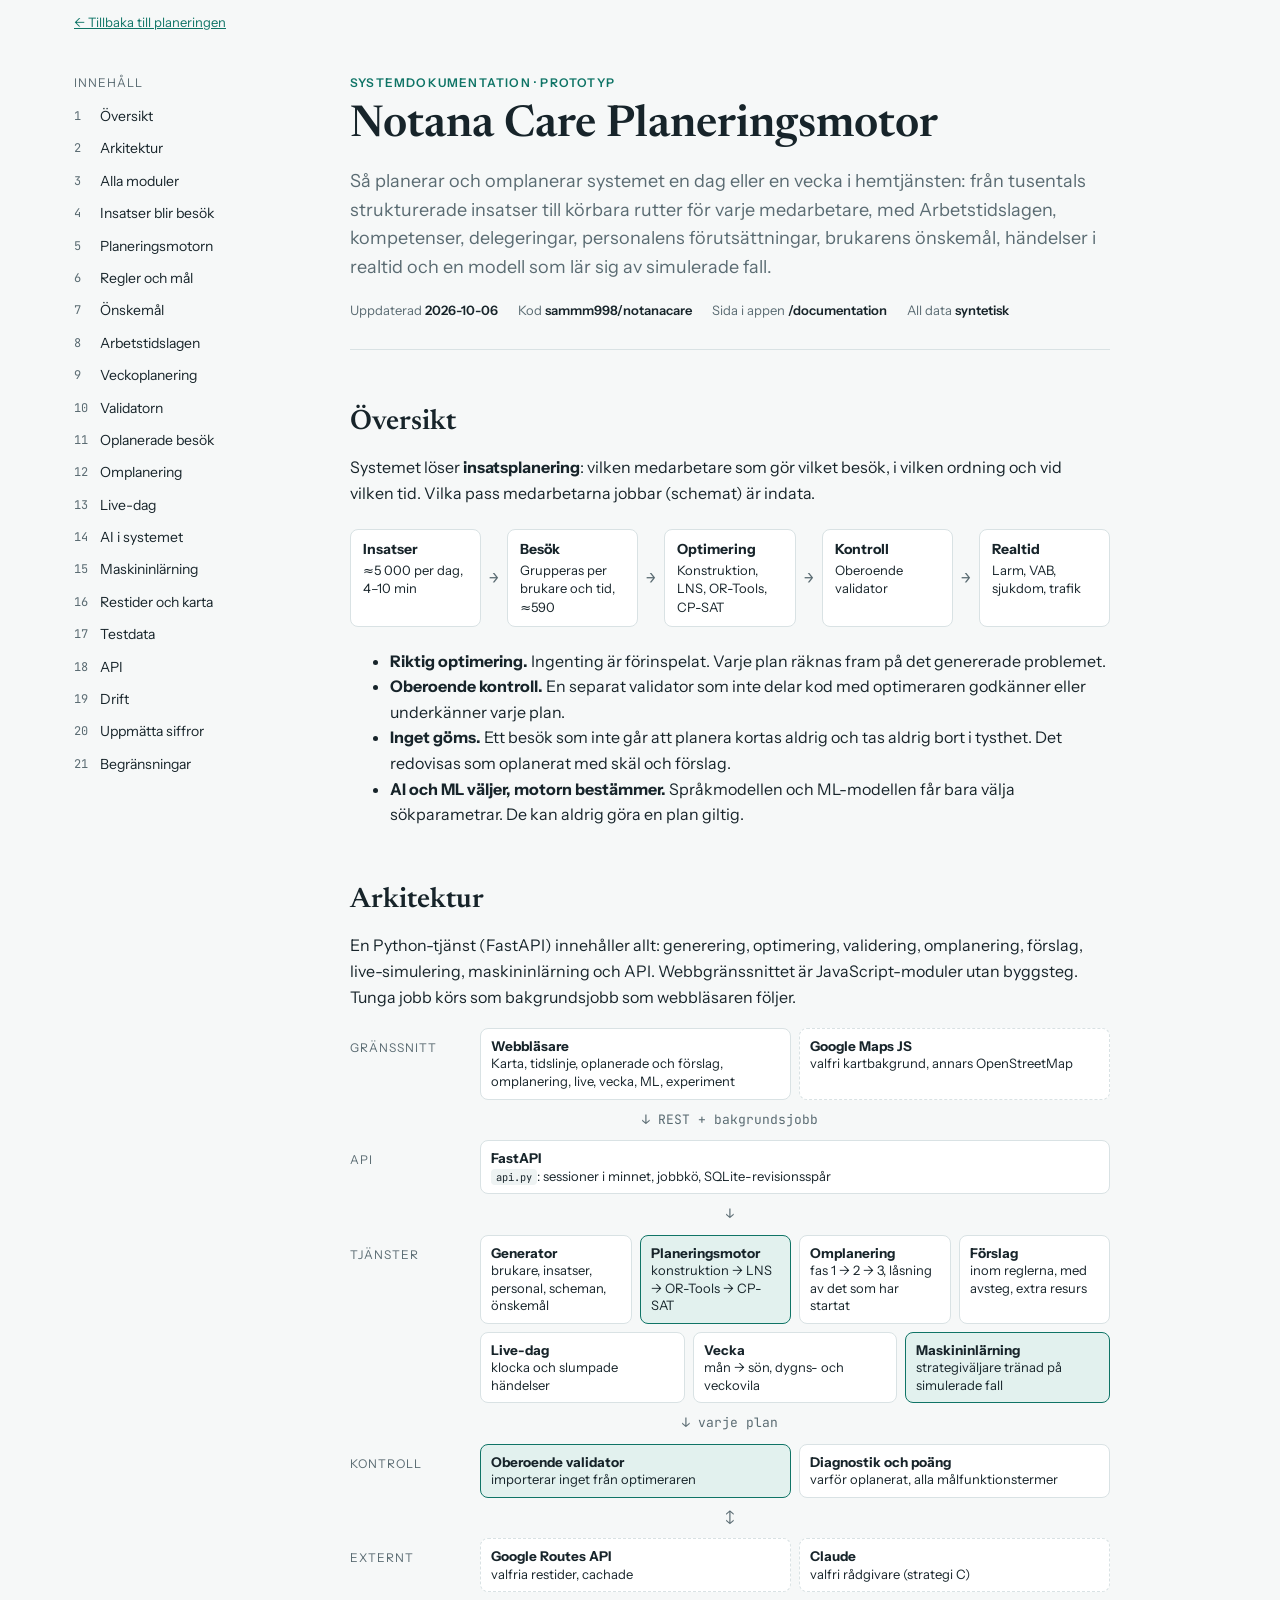
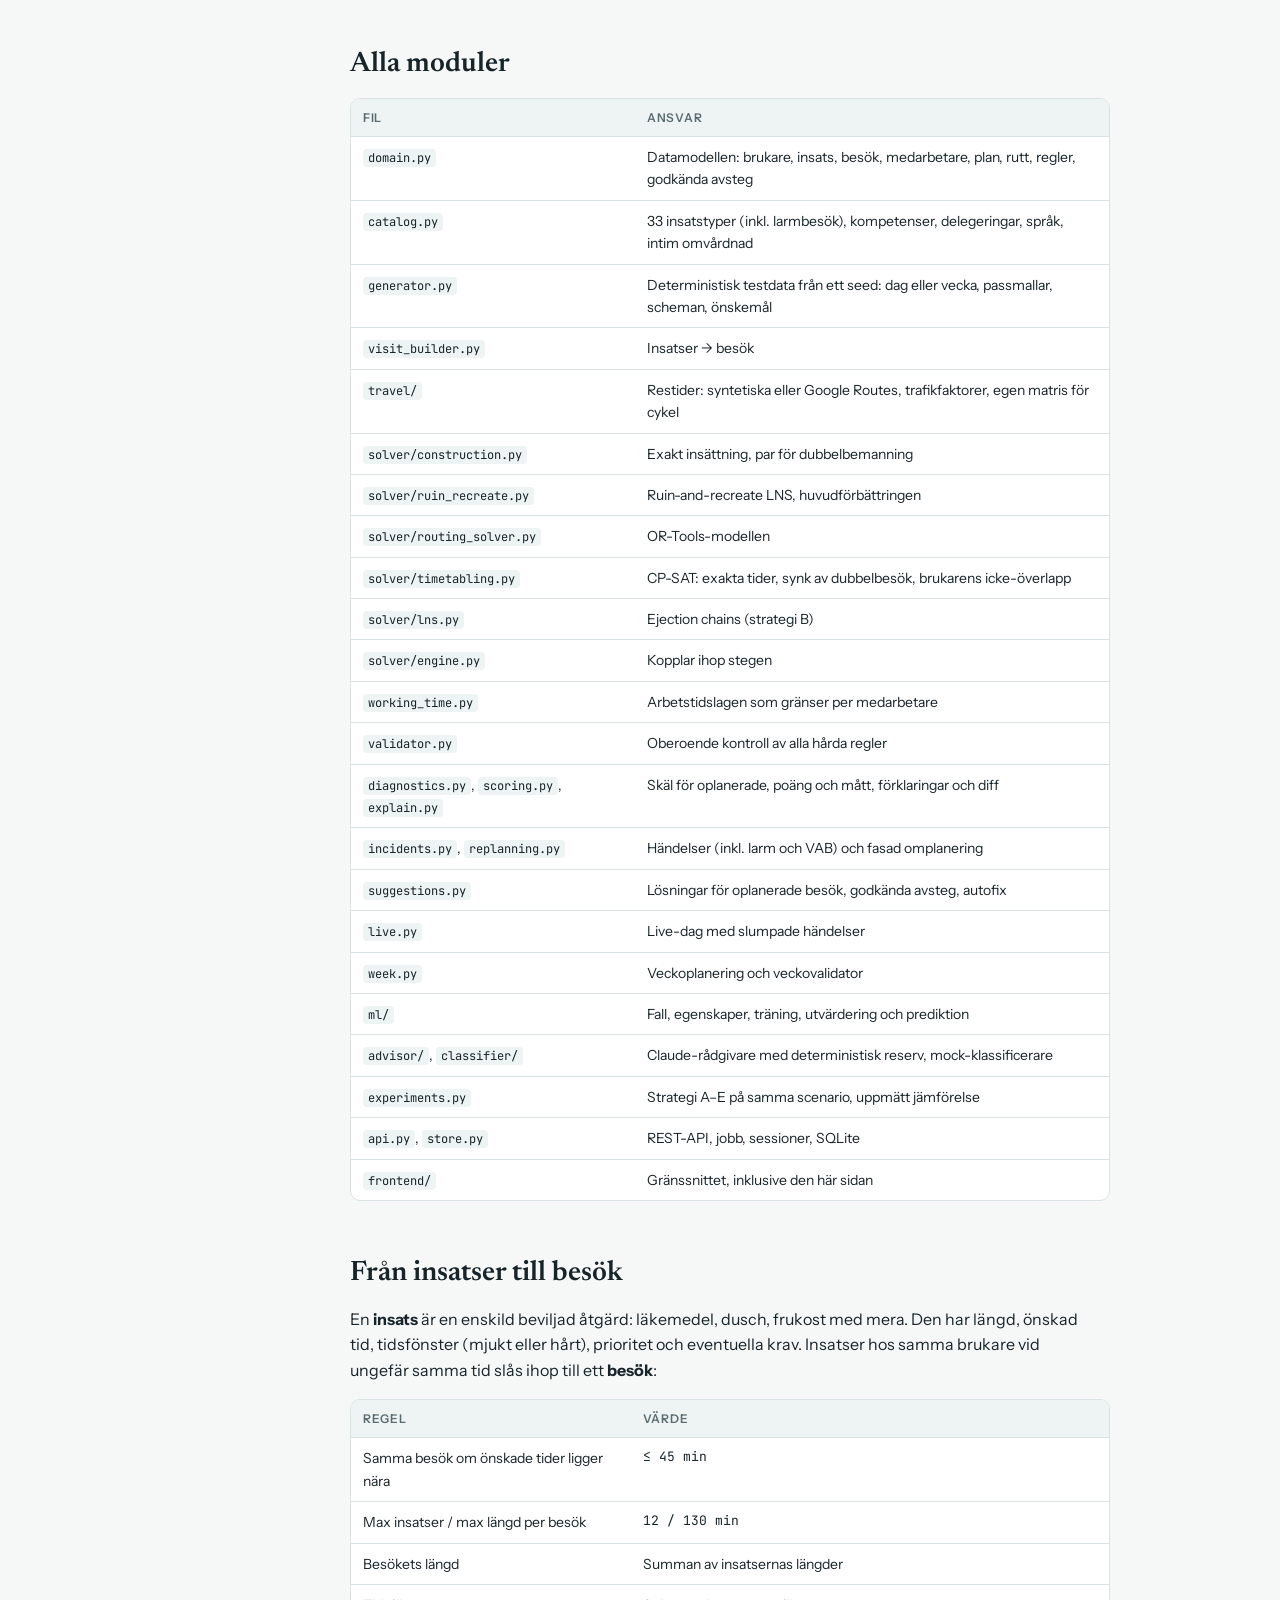
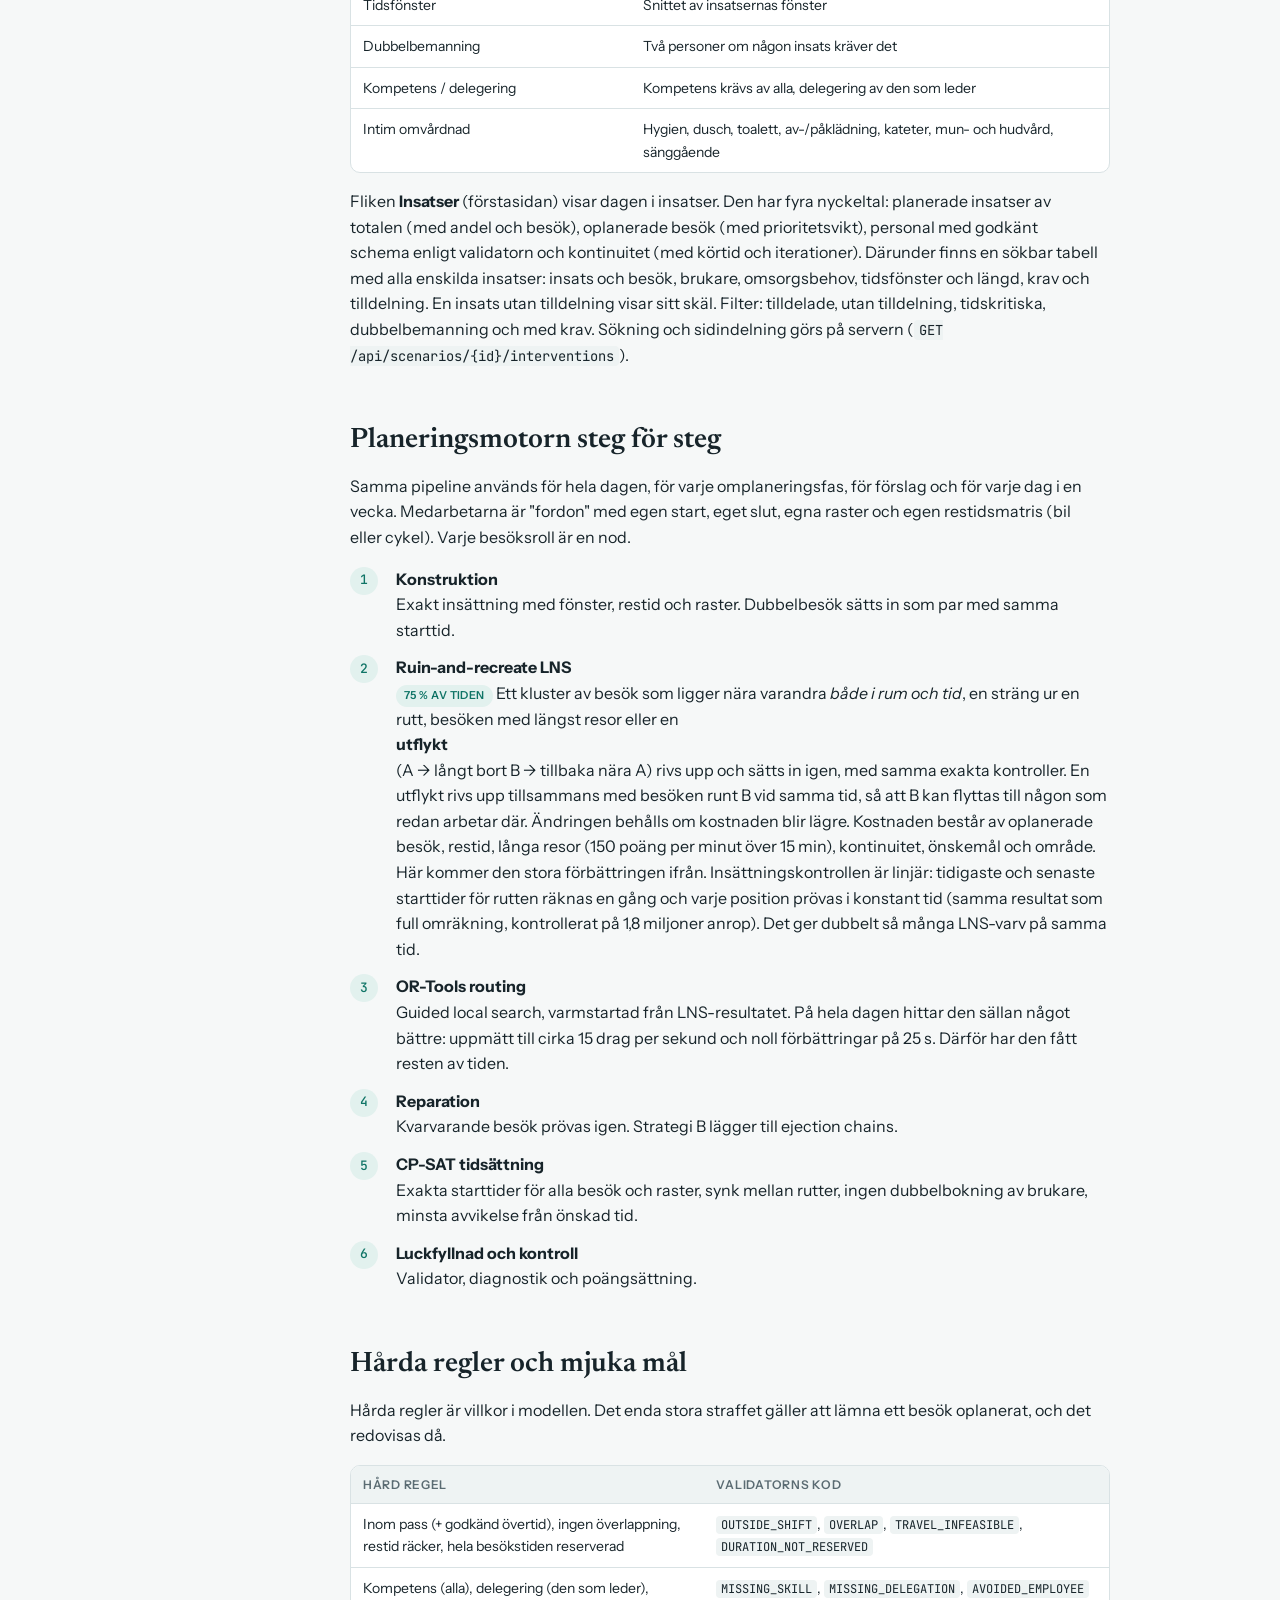
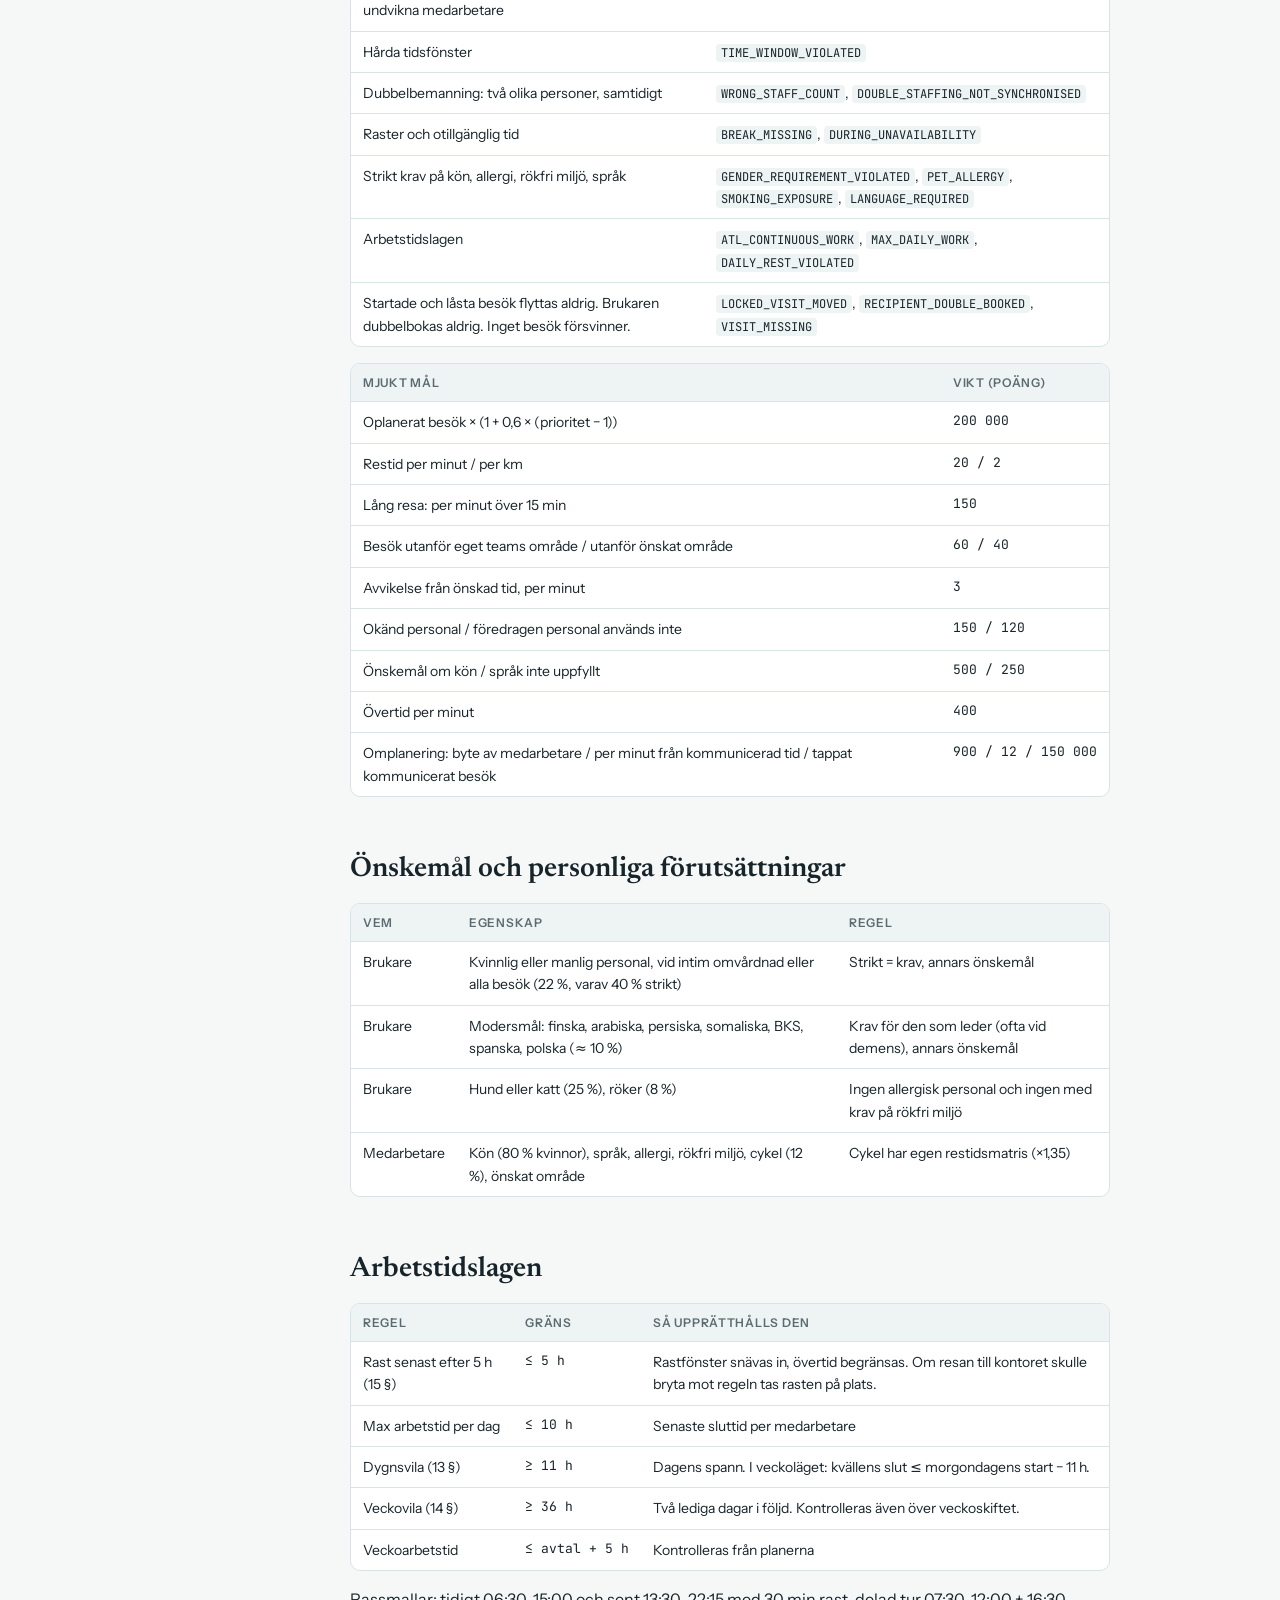
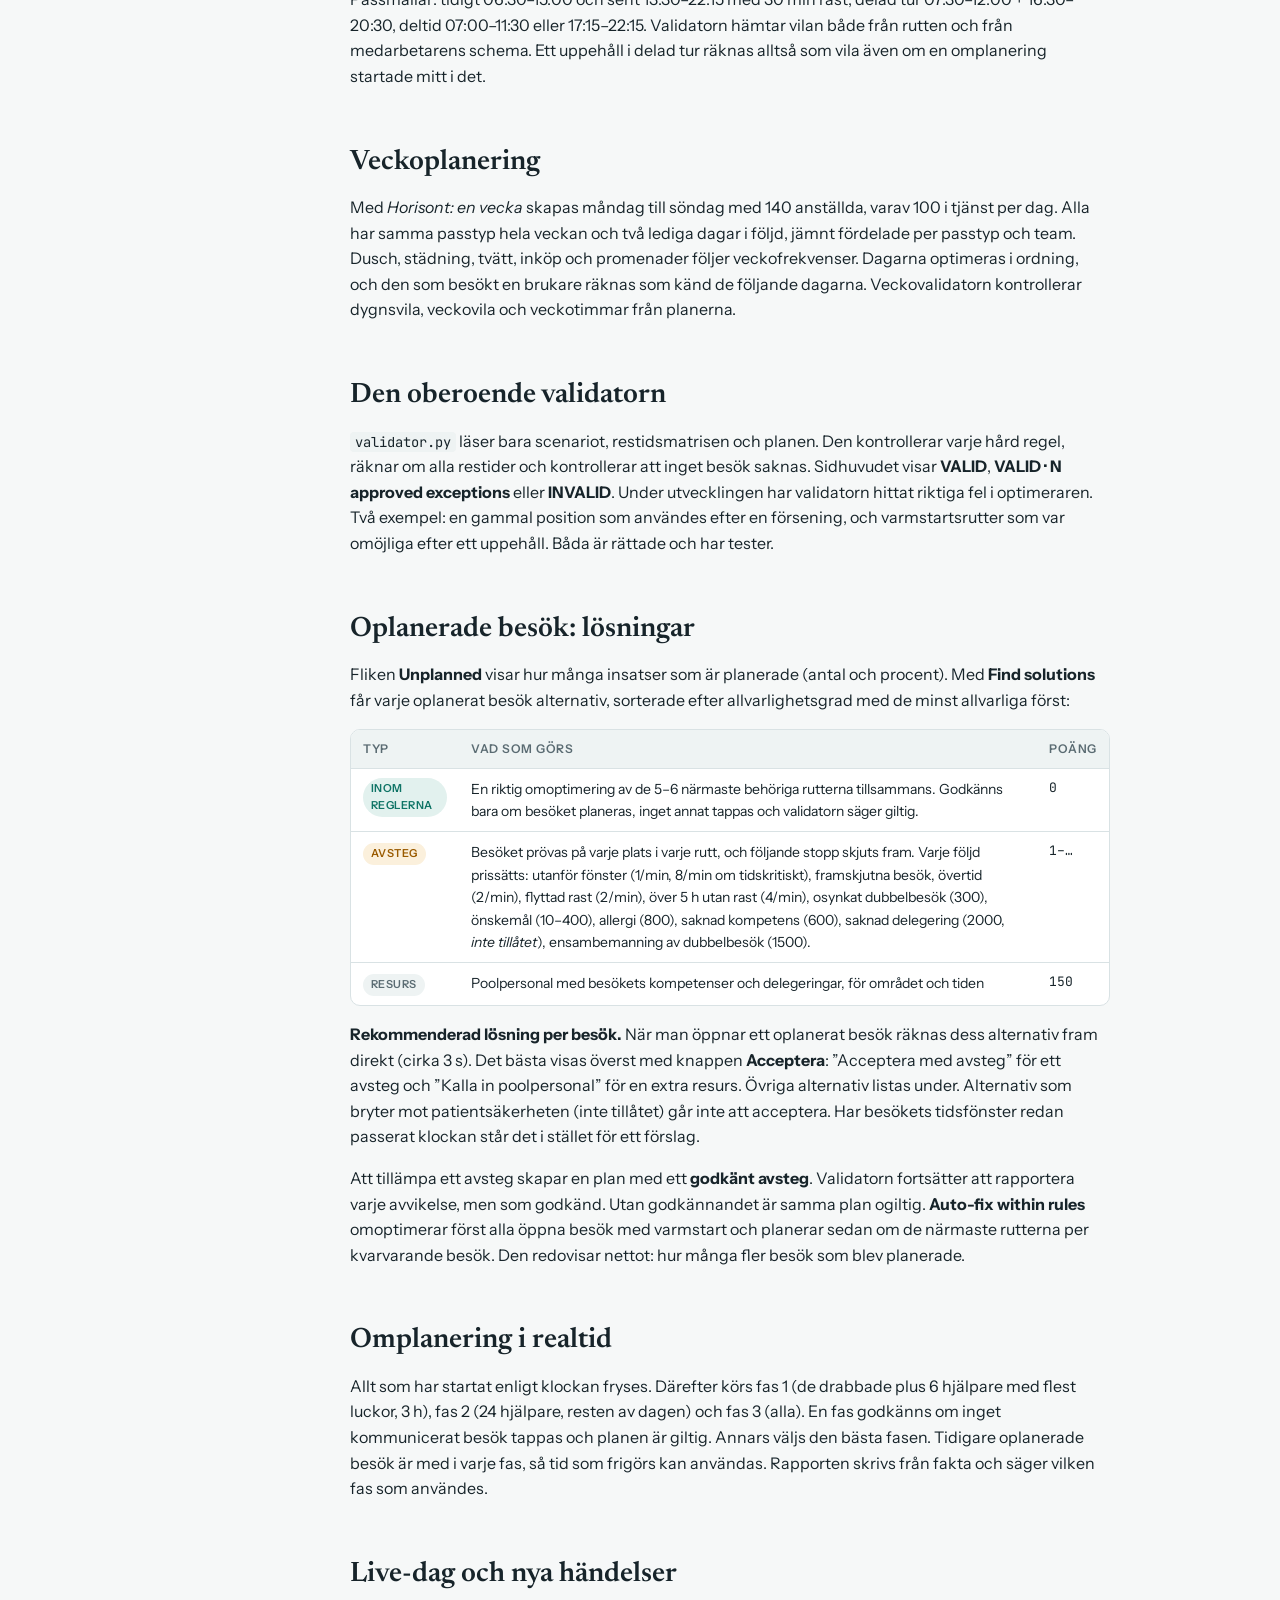
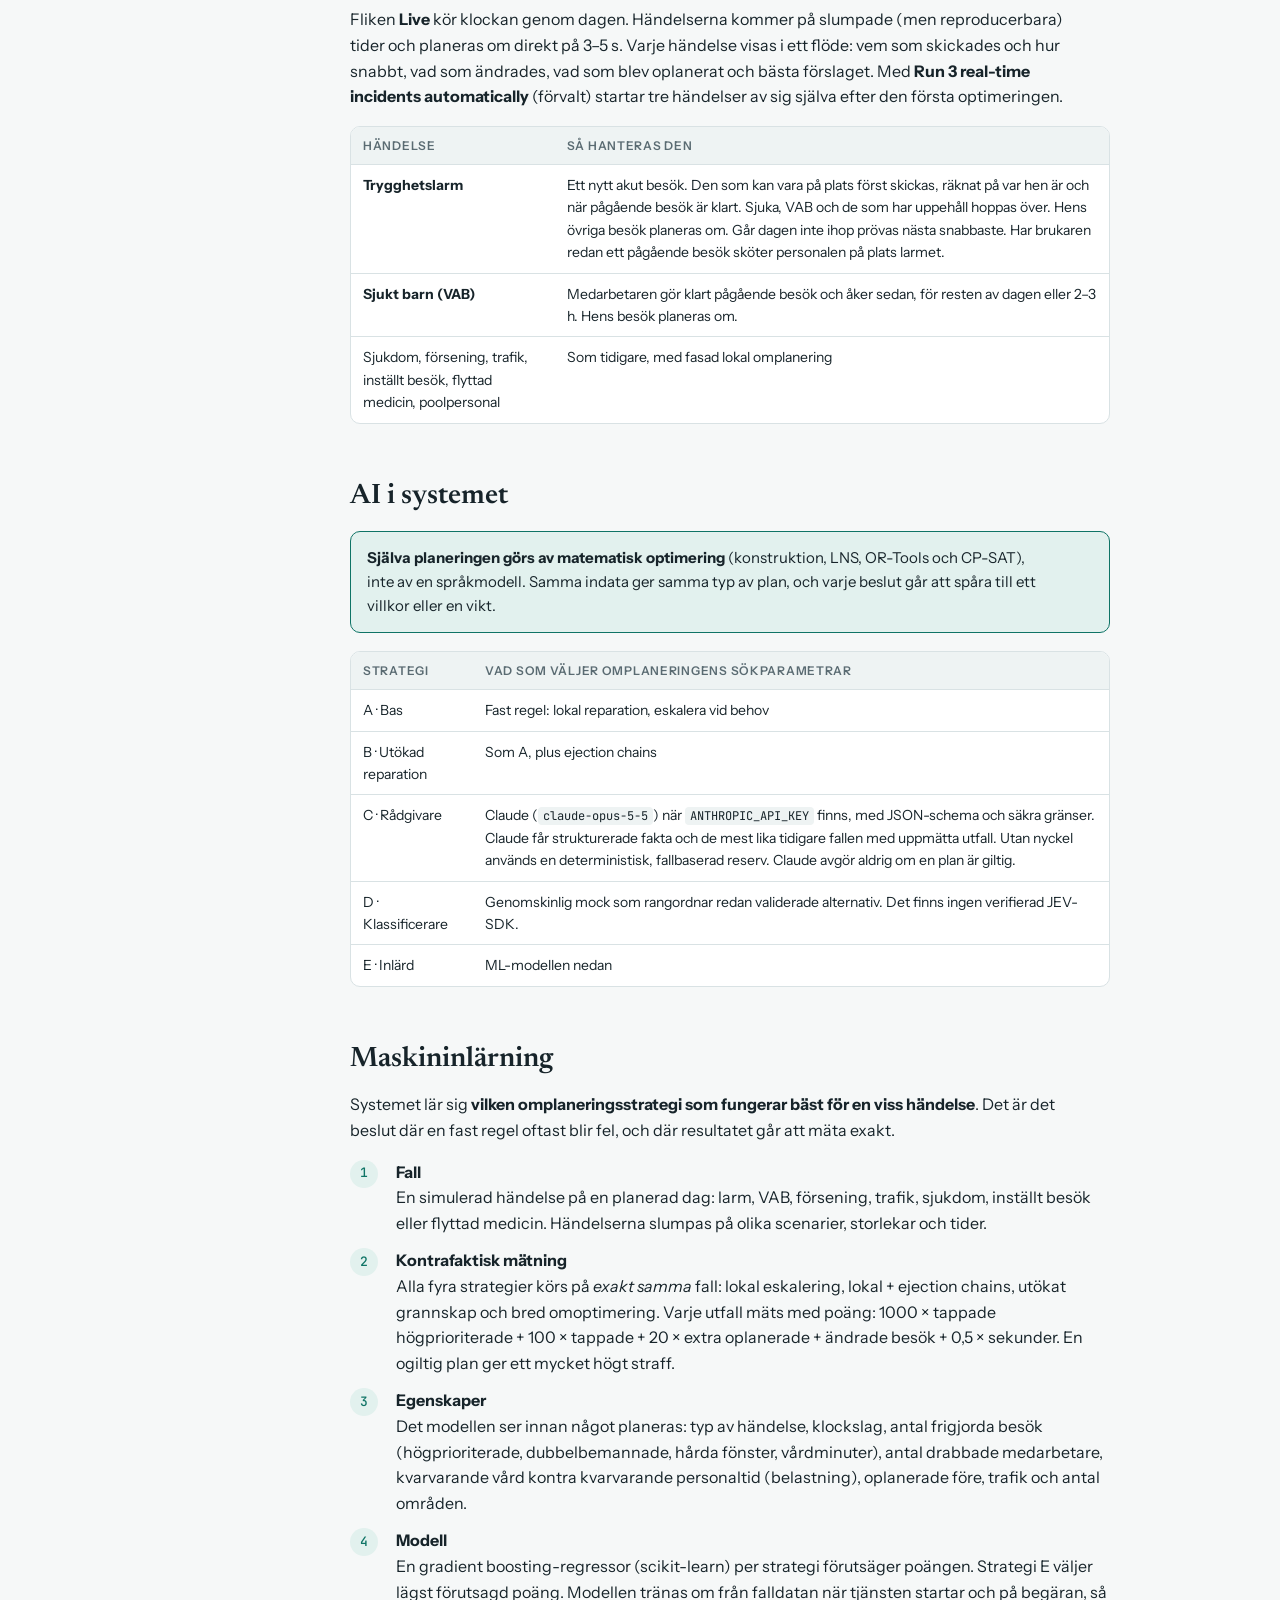
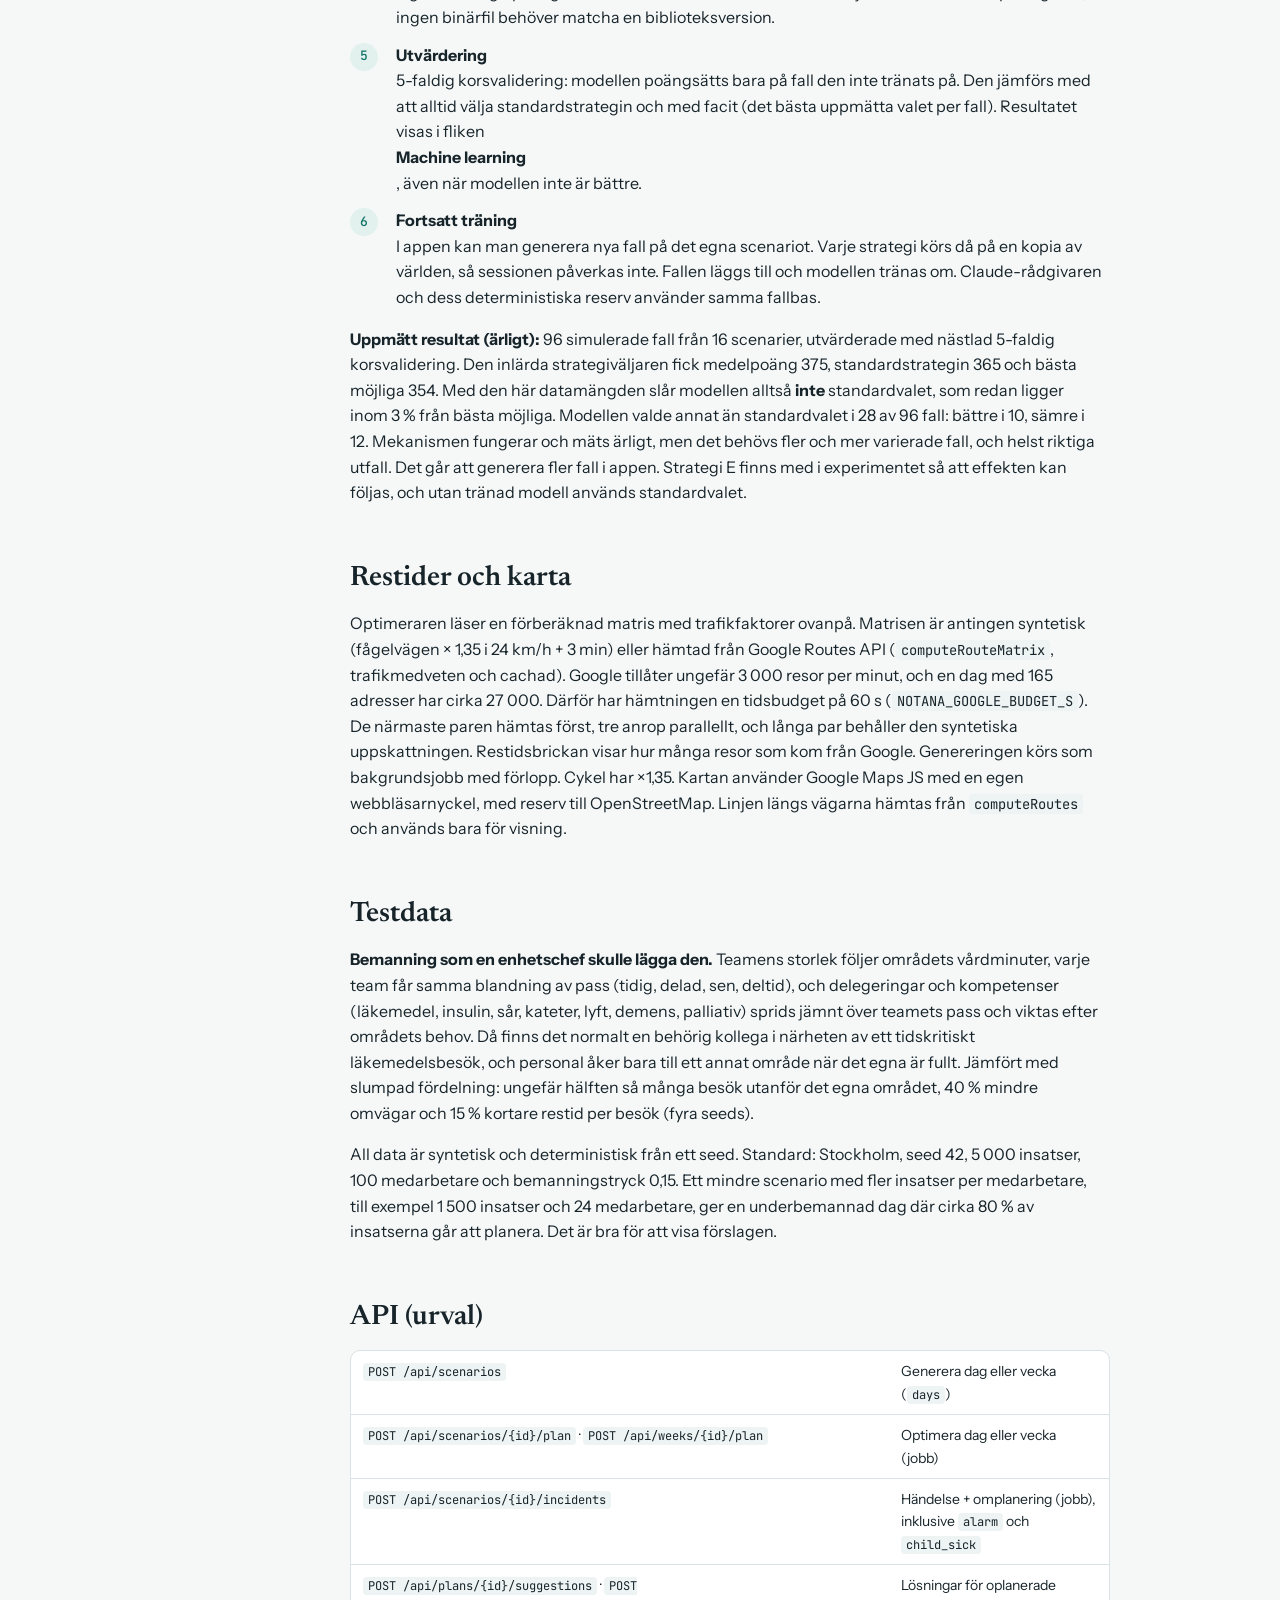
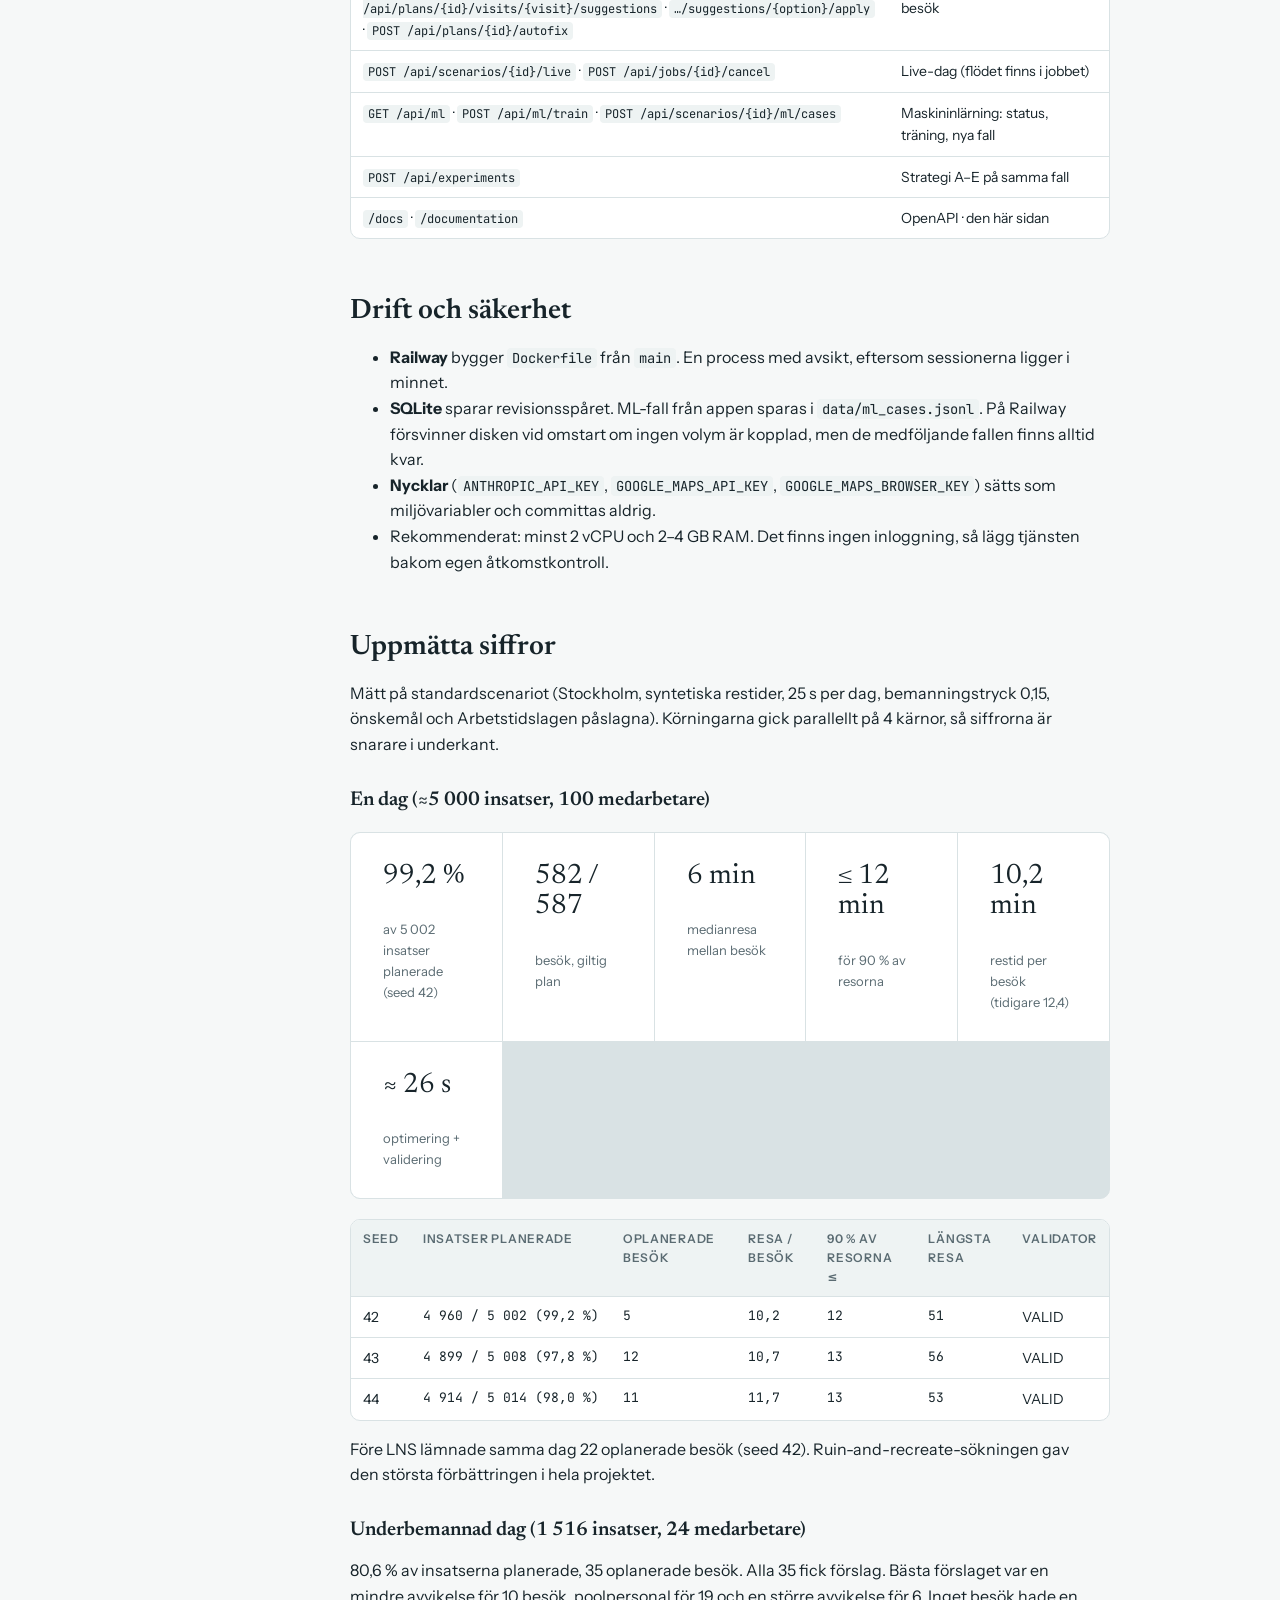
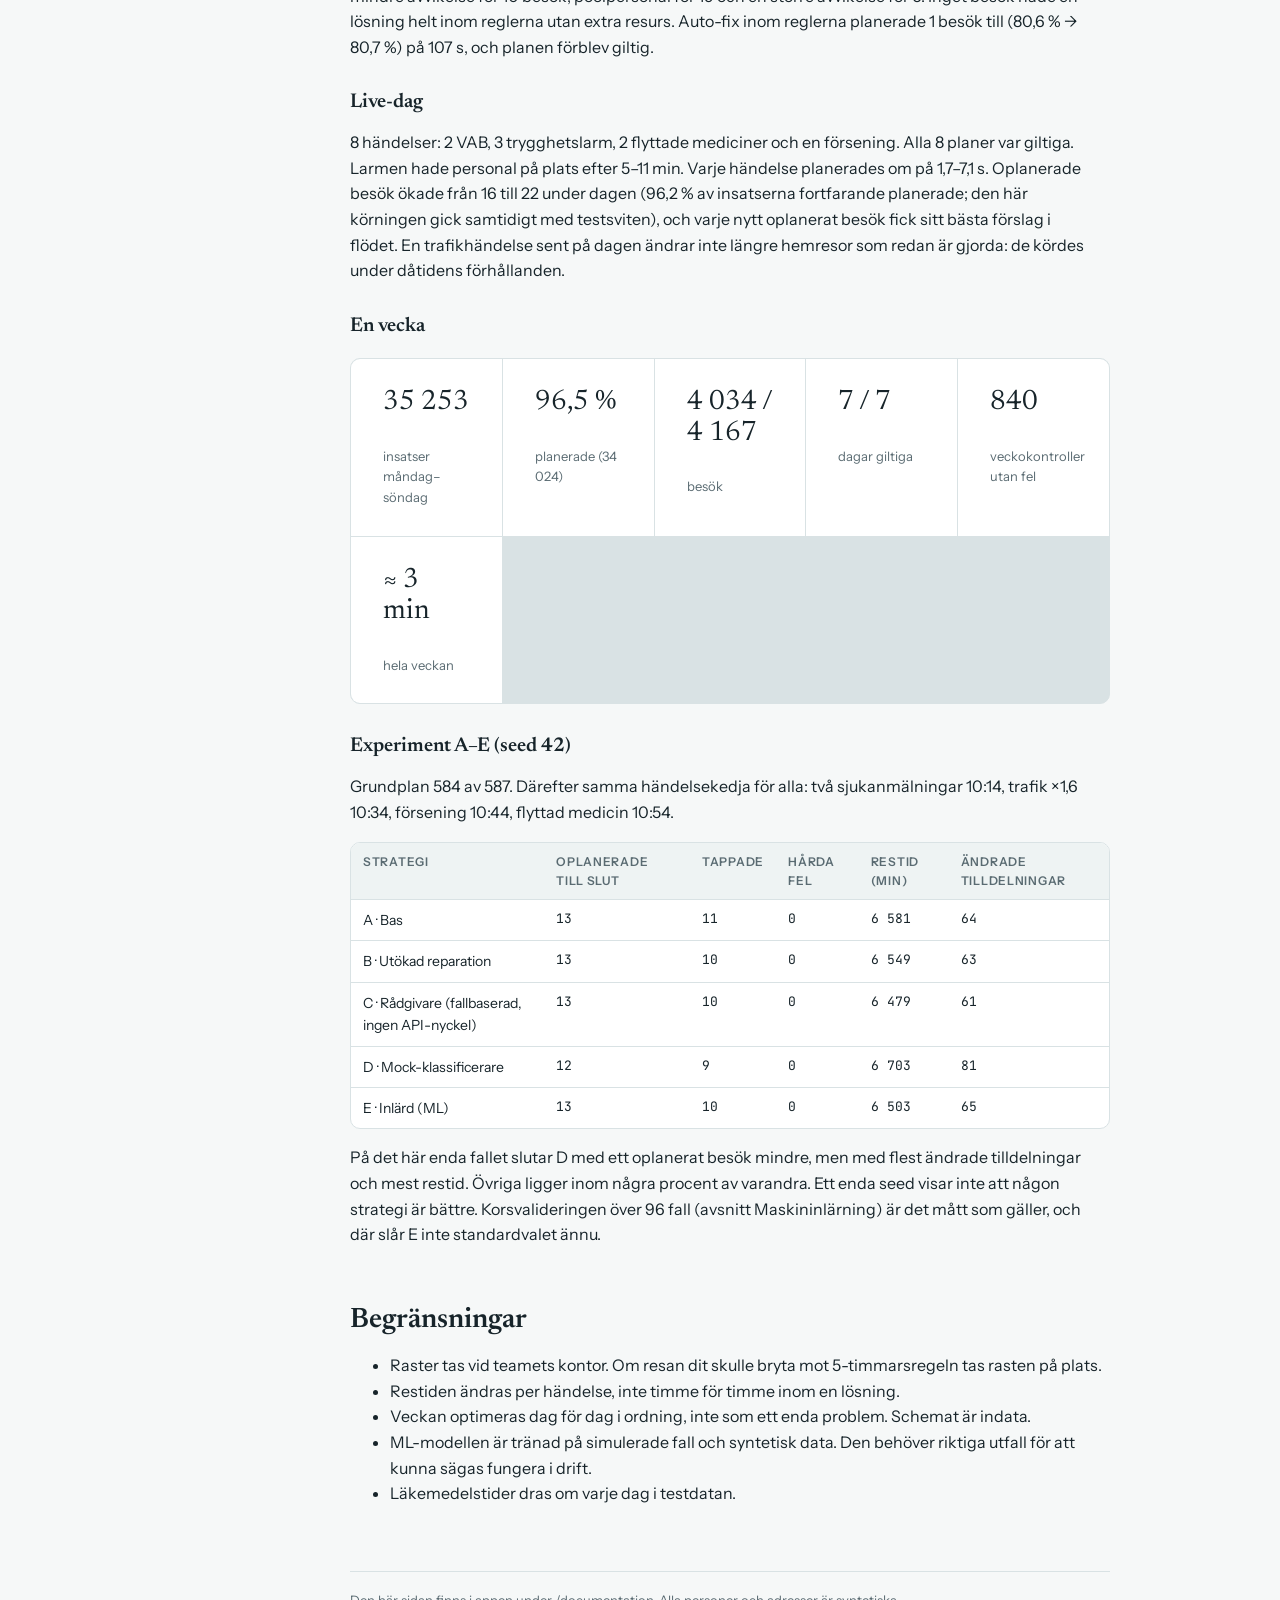
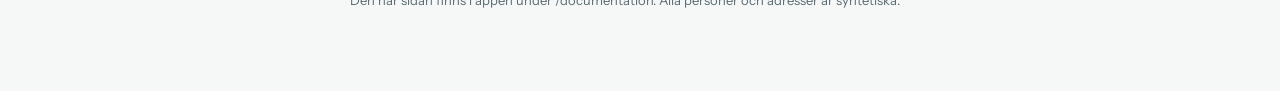
==== commit 555295ea: "Late traffic no longer rewrites finished trips home; re-measured docs figures - Re-planning kept unt" ====
--- a/frontend/docs.html
+++ b/frontend/docs.html
@@ -381,7 +381,7 @@
 
     <h2 id="data">Testdata</h2>
     <p><b>Bemanning som en enhetschef skulle lägga den.</b> Teamens storlek följer områdets vårdminuter, varje team får samma blandning av pass (tidig, delad, sen, deltid), och delegeringar och kompetenser (läkemedel, insulin, sår, kateter, lyft, demens, palliativ) sprids jämnt över teamets pass och viktas efter områdets behov. Då finns det normalt en behörig kollega i närheten av ett tidskritiskt läkemedelsbesök, och personal åker bara till ett annat område när det egna är fullt. Jämfört med slumpad fördelning: ungefär hälften så många besök utanför det egna området, 40 % mindre omvägar och 15 % kortare restid per besök (fyra seeds).</p>
-    <p>All data är syntetisk och deterministisk från ett seed. Standard: Stockholm, seed 42, 5 000 insatser, 100 medarbetare och bemanningstryck 0,15. Ett mindre scenario med fler insatser per medarbetare, till exempel 1 500 insatser och 24 medarbetare, ger en underbemannad dag där cirka 70–80 % av insatserna går att planera. Det är bra för att visa förslagen.</p>
+    <p>All data är syntetisk och deterministisk från ett seed. Standard: Stockholm, seed 42, 5 000 insatser, 100 medarbetare och bemanningstryck 0,15. Ett mindre scenario med fler insatser per medarbetare, till exempel 1 500 insatser och 24 medarbetare, ger en underbemannad dag där cirka 80 % av insatserna går att planera. Det är bra för att visa förslagen.</p>
 
     <h2 id="api">API (urval)</h2>
     <div class="tbl"><table>
@@ -409,48 +409,48 @@
     <p>Mätt på standardscenariot (Stockholm, syntetiska restider, 25 s per dag, bemanningstryck 0,15, önskemål och Arbetstidslagen påslagna). Körningarna gick parallellt på 4 kärnor, så siffrorna är snarare i underkant.</p>
     <h3>En dag (≈5 000 insatser, 100 medarbetare)</h3>
     <div class="figures">
-      <div><div class="n">98,7 %</div><div class="l">av 5 002 insatser planerade (seed 42)</div></div>
-      <div><div class="n">579 / 587</div><div class="l">besök, giltig plan</div></div>
-      <div><div class="n">7 min</div><div class="l">medianresa mellan besök</div></div>
-      <div><div class="n">≤ 15 min</div><div class="l">för 90 % av resorna</div></div>
-      <div><div class="n">12,4 min</div><div class="l">restid per besök</div></div>
+      <div><div class="n">99,2 %</div><div class="l">av 5 002 insatser planerade (seed 42)</div></div>
+      <div><div class="n">582 / 587</div><div class="l">besök, giltig plan</div></div>
+      <div><div class="n">6 min</div><div class="l">medianresa mellan besök</div></div>
+      <div><div class="n">≤ 12 min</div><div class="l">för 90 % av resorna</div></div>
+      <div><div class="n">10,2 min</div><div class="l">restid per besök (tidigare 12,4)</div></div>
       <div><div class="n">≈ 26 s</div><div class="l">optimering + validering</div></div>
     </div>
     <div class="tbl"><table>
       <thead><tr><th>Seed</th><th class="num">Insatser planerade</th><th class="num">Oplanerade besök</th><th class="num">Resa / besök</th><th class="num">90 % av resorna ≤</th><th class="num">Längsta resa</th><th>Validator</th></tr></thead>
       <tbody>
-        <tr><td>42</td><td class="num">4 935 / 5 002 (98,7 %)</td><td class="num">8</td><td class="num">12,4</td><td class="num">15</td><td class="num">44</td><td>VALID</td></tr>
-        <tr><td>43</td><td class="num">4 885 / 5 008 (97,5 %)</td><td class="num">14</td><td class="num">11,8</td><td class="num">15</td><td class="num">46</td><td>VALID</td></tr>
-        <tr><td>44</td><td class="num">4 829 / 5 014 (96,3 %)</td><td class="num">21</td><td class="num">13,0</td><td class="num">18</td><td class="num">53</td><td>VALID</td></tr>
+        <tr><td>42</td><td class="num">4 960 / 5 002 (99,2 %)</td><td class="num">5</td><td class="num">10,2</td><td class="num">12</td><td class="num">51</td><td>VALID</td></tr>
+        <tr><td>43</td><td class="num">4 899 / 5 008 (97,8 %)</td><td class="num">12</td><td class="num">10,7</td><td class="num">13</td><td class="num">56</td><td>VALID</td></tr>
+        <tr><td>44</td><td class="num">4 914 / 5 014 (98,0 %)</td><td class="num">11</td><td class="num">11,7</td><td class="num">13</td><td class="num">53</td><td>VALID</td></tr>
       </tbody>
     </table></div>
     <p>Före LNS lämnade samma dag 22 oplanerade besök (seed 42). Ruin-and-recreate-sökningen gav den största förbättringen i hela projektet.</p>
     <h3>Underbemannad dag (1 516 insatser, 24 medarbetare)</h3>
-    <p>74,5 % av insatserna planerade, 44 oplanerade besök. Alla 44 fick förslag. Bästa förslaget var en mindre avvikelse för 14 besök, poolpersonal för 20 och en större avvikelse för 10. Inget besök hade en lösning helt inom reglerna utan extra resurs. Auto-fix inom reglerna planerade 3 fler besök (74,5 % → 76,2 %) på 110 s, och planen förblev giltig.</p>
+    <p>80,6 % av insatserna planerade, 35 oplanerade besök. Alla 35 fick förslag. Bästa förslaget var en mindre avvikelse för 10 besök, poolpersonal för 19 och en större avvikelse för 6. Inget besök hade en lösning helt inom reglerna utan extra resurs. Auto-fix inom reglerna planerade 1 besök till (80,6 % → 80,7 %) på 107 s, och planen förblev giltig.</p>
     <h3>Live-dag</h3>
-    <p>7 händelser: 2 VAB, 2 trygghetslarm, 2 flyttade mediciner och en försening. Alla 7 planer var giltiga. Larmen hade personal på plats efter 6 min. Varje händelse planerades om på 2,5–6,2 s. Oplanerade besök ökade från 6 till 16 under dagen (97,4 % av insatserna fortfarande planerade), och varje nytt oplanerat besök fick sitt bästa förslag i flödet.</p>
+    <p>8 händelser: 2 VAB, 3 trygghetslarm, 2 flyttade mediciner och en försening. Alla 8 planer var giltiga. Larmen hade personal på plats efter 5–11 min. Varje händelse planerades om på 1,7–7,1 s. Oplanerade besök ökade från 16 till 22 under dagen (96,2 % av insatserna fortfarande planerade; den här körningen gick samtidigt med testsviten), och varje nytt oplanerat besök fick sitt bästa förslag i flödet. En trafikhändelse sent på dagen ändrar inte längre hemresor som redan är gjorda: de kördes under dåtidens förhållanden.</p>
     <h3>En vecka</h3>
     <div class="figures">
       <div><div class="n">35 253</div><div class="l">insatser måndag–söndag</div></div>
-      <div><div class="n">95,2 %</div><div class="l">planerade (33 544)</div></div>
-      <div><div class="n">3 977 / 4 167</div><div class="l">besök</div></div>
+      <div><div class="n">96,5 %</div><div class="l">planerade (34 024)</div></div>
+      <div><div class="n">4 034 / 4 167</div><div class="l">besök</div></div>
       <div><div class="n">7 / 7</div><div class="l">dagar giltiga</div></div>
       <div><div class="n">840</div><div class="l">veckokontroller utan fel</div></div>
       <div><div class="n">≈ 3 min</div><div class="l">hela veckan</div></div>
     </div>
     <h3>Experiment A–E (seed 42)</h3>
-    <p>Grundplan 582 av 587. Därefter samma händelsekedja för alla: två sjukanmälningar 10:14, trafik ×1,6 10:34, försening 10:44, flyttad medicin 10:54.</p>
+    <p>Grundplan 584 av 587. Därefter samma händelsekedja för alla: två sjukanmälningar 10:14, trafik ×1,6 10:34, försening 10:44, flyttad medicin 10:54.</p>
     <div class="tbl"><table>
       <thead><tr><th>Strategi</th><th class="num">Oplanerade till slut</th><th class="num">Tappade</th><th class="num">Hårda fel</th><th class="num">Restid (min)</th><th class="num">Ändrade tilldelningar</th></tr></thead>
       <tbody>
-        <tr><td>A · Bas</td><td class="num">17</td><td class="num">15</td><td class="num">0</td><td class="num">8 359</td><td class="num">84</td></tr>
-        <tr><td>B · Utökad reparation</td><td class="num">19</td><td class="num">14</td><td class="num">0</td><td class="num">7 945</td><td class="num">71</td></tr>
-        <tr><td>C · Rådgivare (fallbaserad, ingen API-nyckel)</td><td class="num">16</td><td class="num">14</td><td class="num">0</td><td class="num">8 372</td><td class="num">84</td></tr>
-        <tr><td>D · Mock-klassificerare</td><td class="num">14</td><td class="num">10</td><td class="num">0</td><td class="num">8 202</td><td class="num">96</td></tr>
-        <tr><td>E · Inlärd (ML)</td><td class="num">14</td><td class="num">12</td><td class="num">0</td><td class="num">8 203</td><td class="num">103</td></tr>
-      </tbody>
-    </table></div>
-    <p>På det här enda fallet slutar D och E med minst oplanerade, men med fler ändrade tilldelningar. Ett enda seed visar inte att någon strategi är bättre. Korsvalideringen över 96 fall (avsnitt Maskininlärning) är det mått som gäller, och där slår E inte standardvalet ännu.</p>
+        <tr><td>A · Bas</td><td class="num">13</td><td class="num">11</td><td class="num">0</td><td class="num">6 581</td><td class="num">64</td></tr>
+        <tr><td>B · Utökad reparation</td><td class="num">13</td><td class="num">10</td><td class="num">0</td><td class="num">6 549</td><td class="num">63</td></tr>
+        <tr><td>C · Rådgivare (fallbaserad, ingen API-nyckel)</td><td class="num">13</td><td class="num">10</td><td class="num">0</td><td class="num">6 479</td><td class="num">61</td></tr>
+        <tr><td>D · Mock-klassificerare</td><td class="num">12</td><td class="num">9</td><td class="num">0</td><td class="num">6 703</td><td class="num">81</td></tr>
+        <tr><td>E · Inlärd (ML)</td><td class="num">13</td><td class="num">10</td><td class="num">0</td><td class="num">6 503</td><td class="num">65</td></tr>
+      </tbody>
+    </table></div>
+    <p>På det här enda fallet slutar D med ett oplanerat besök mindre, men med flest ändrade tilldelningar och mest restid. Övriga ligger inom några procent av varandra. Ett enda seed visar inte att någon strategi är bättre. Korsvalideringen över 96 fall (avsnitt Maskininlärning) är det mått som gäller, och där slår E inte standardvalet ännu.</p>
 
     <h2 id="begransningar">Begränsningar</h2>
     <ul>
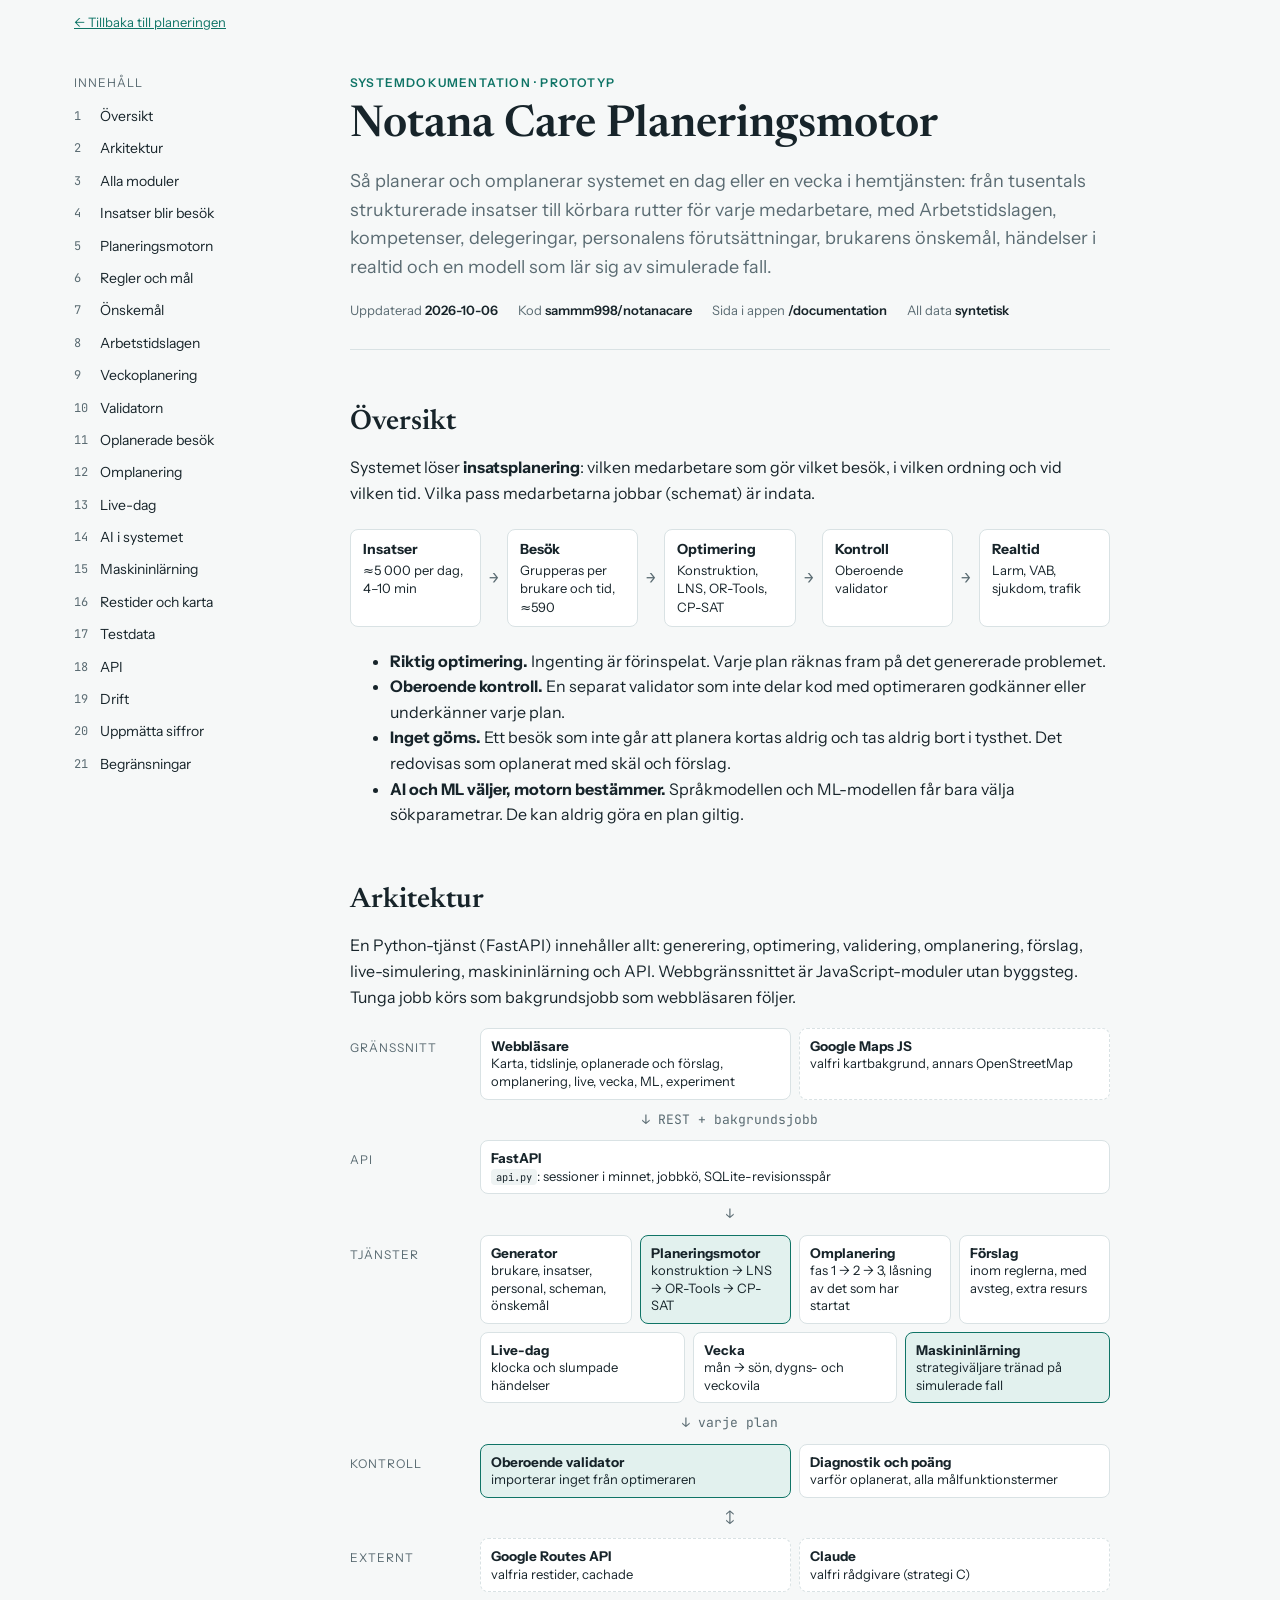
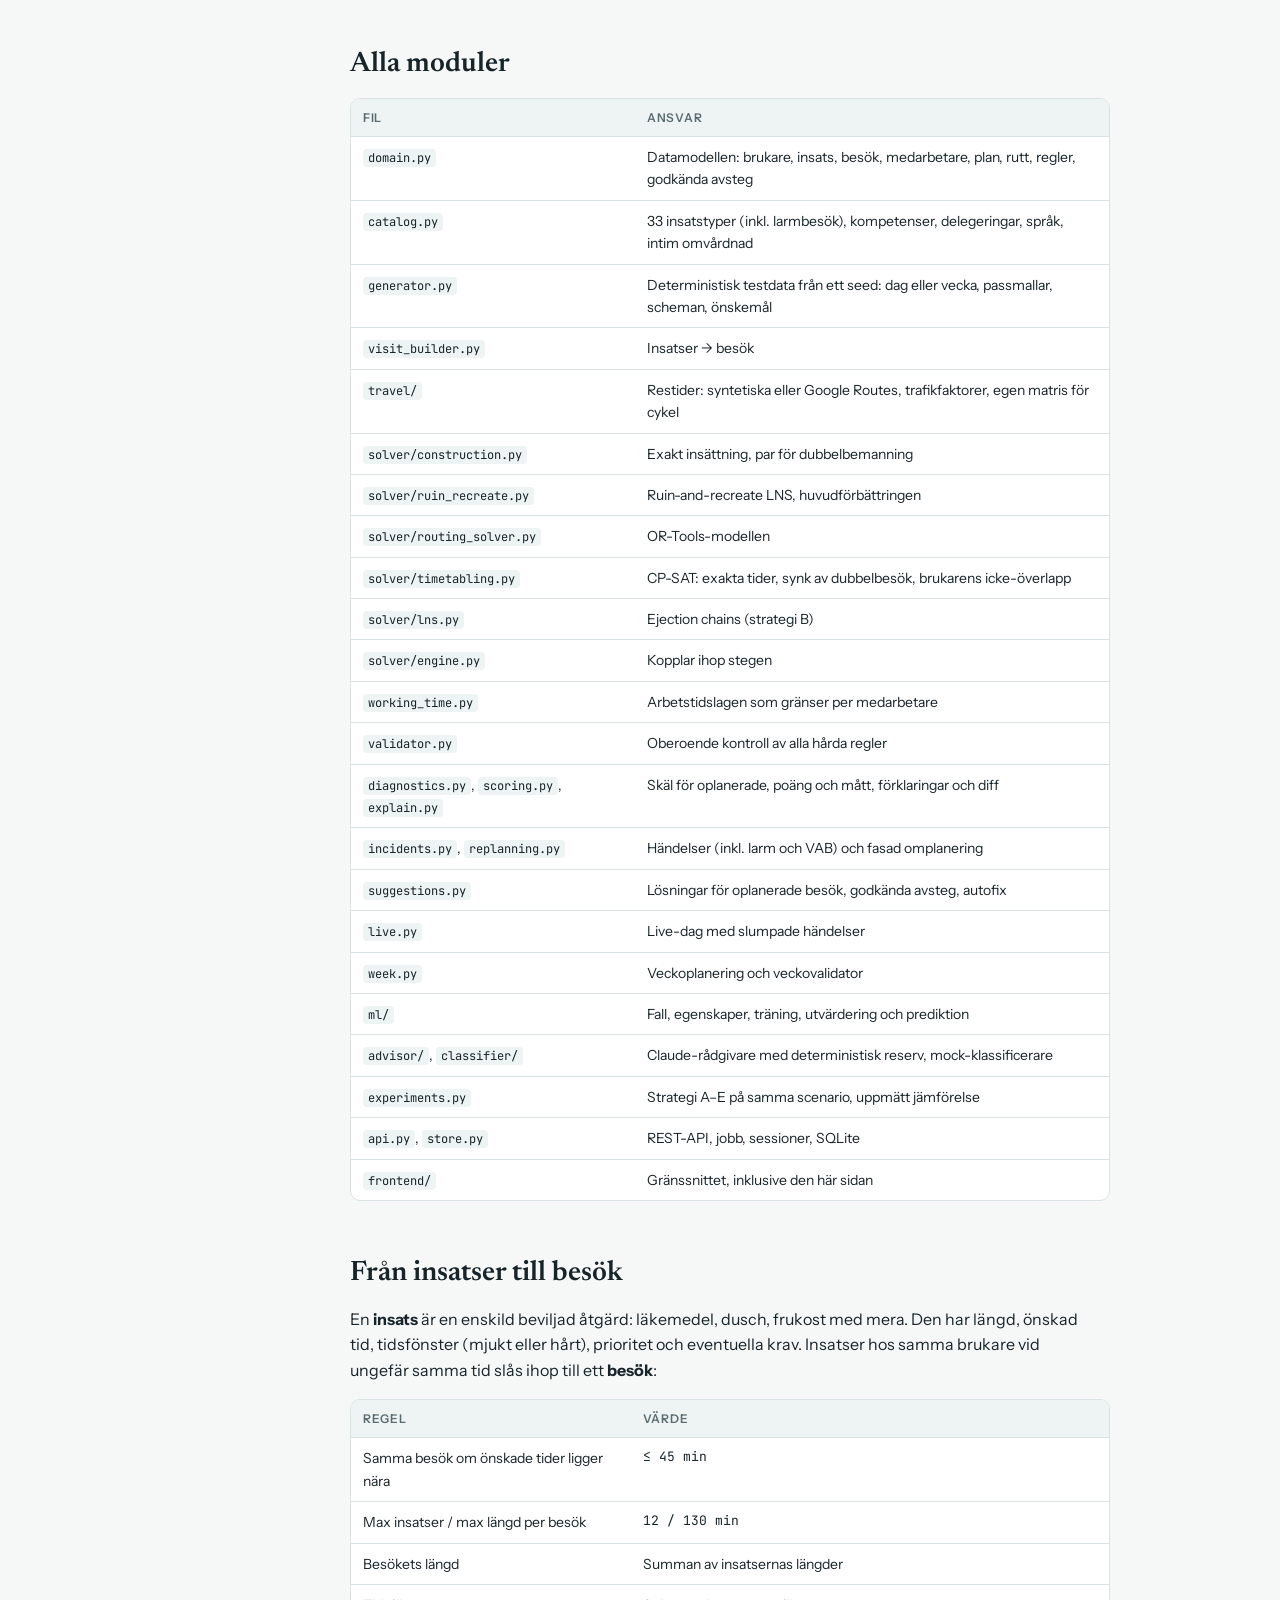
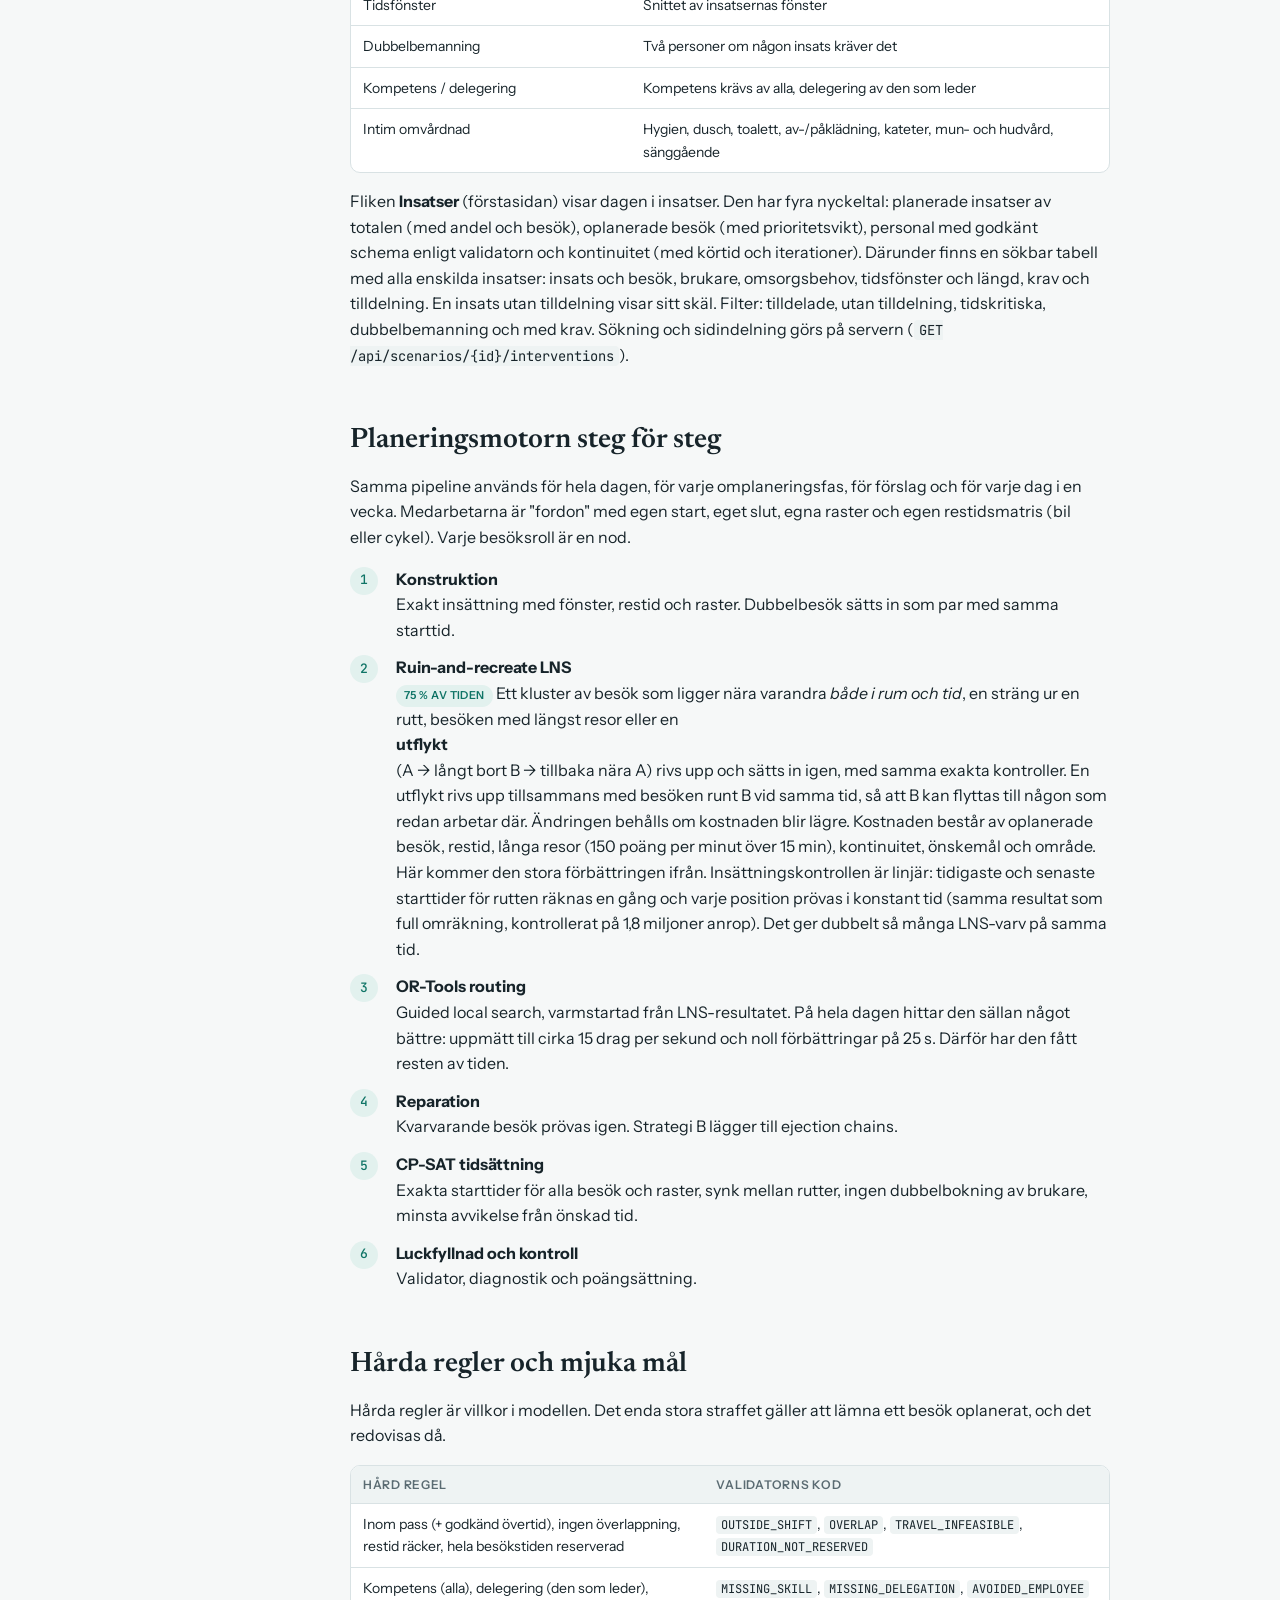
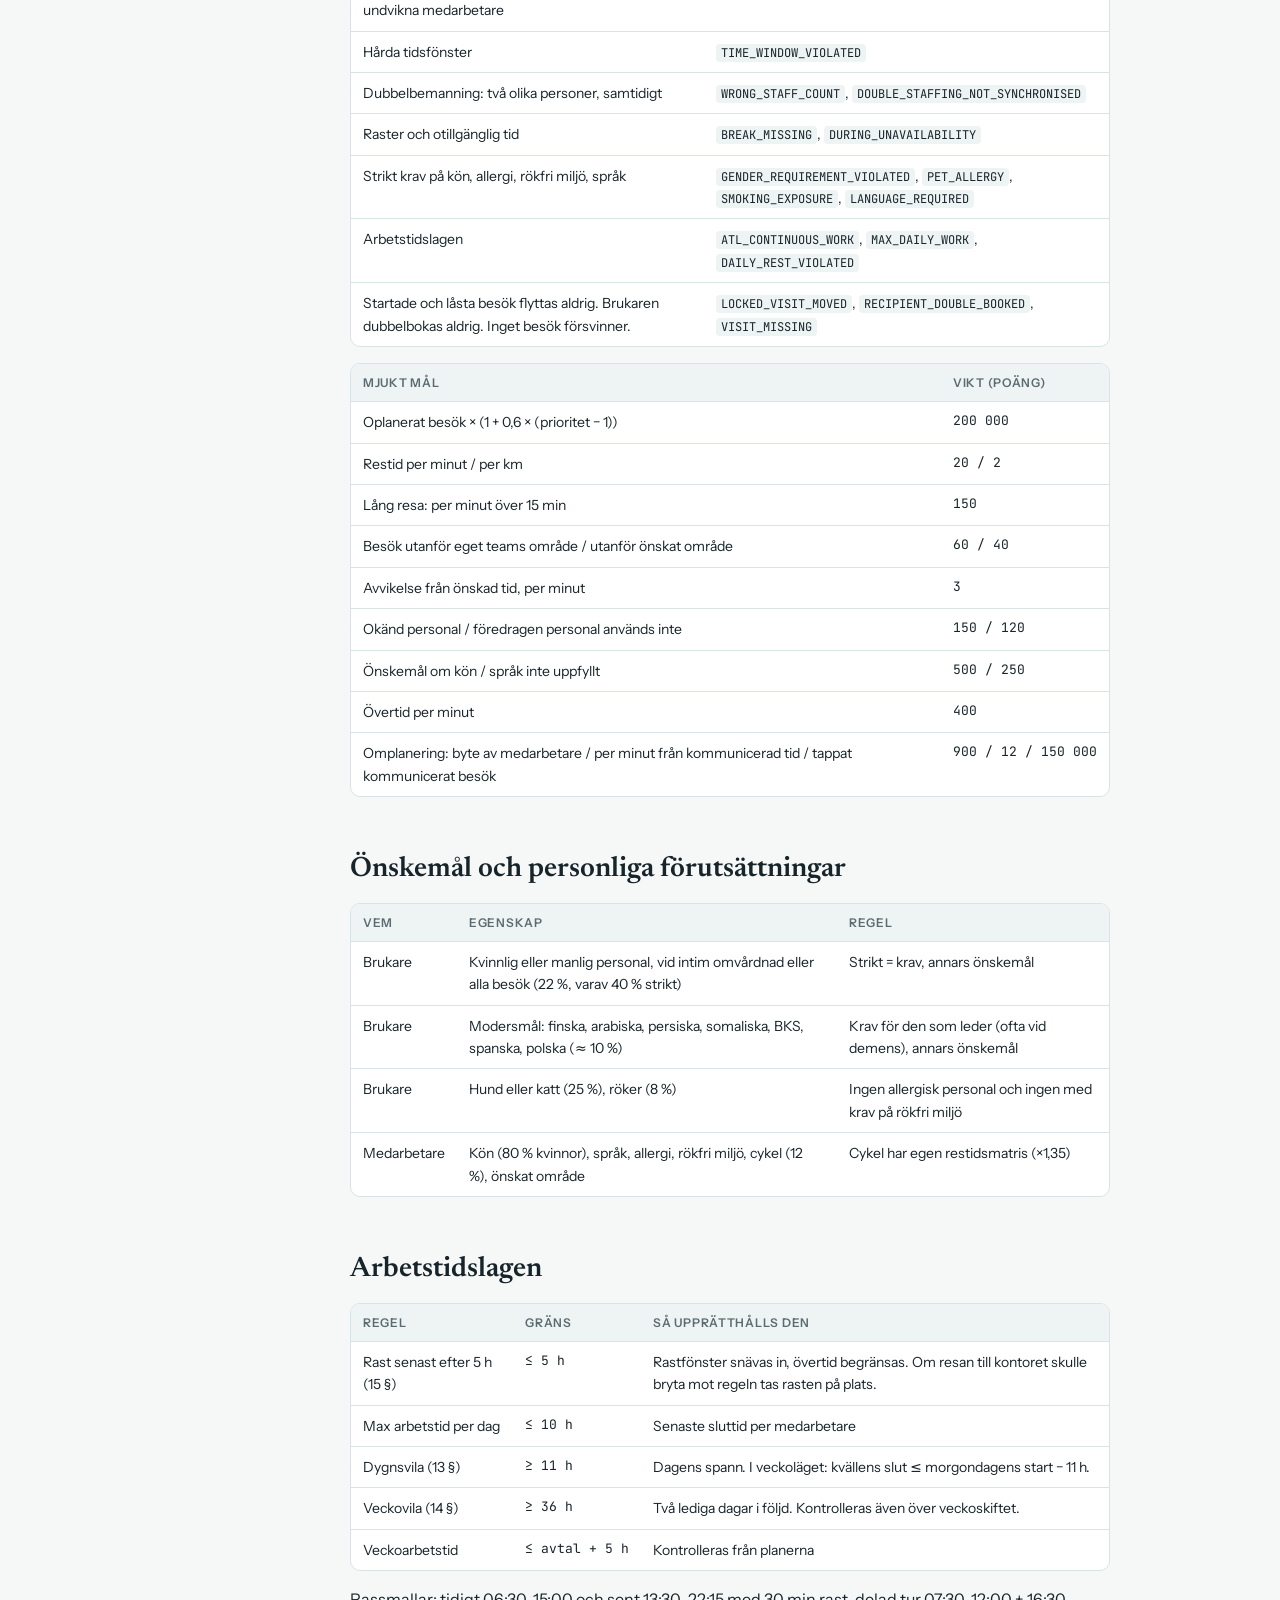
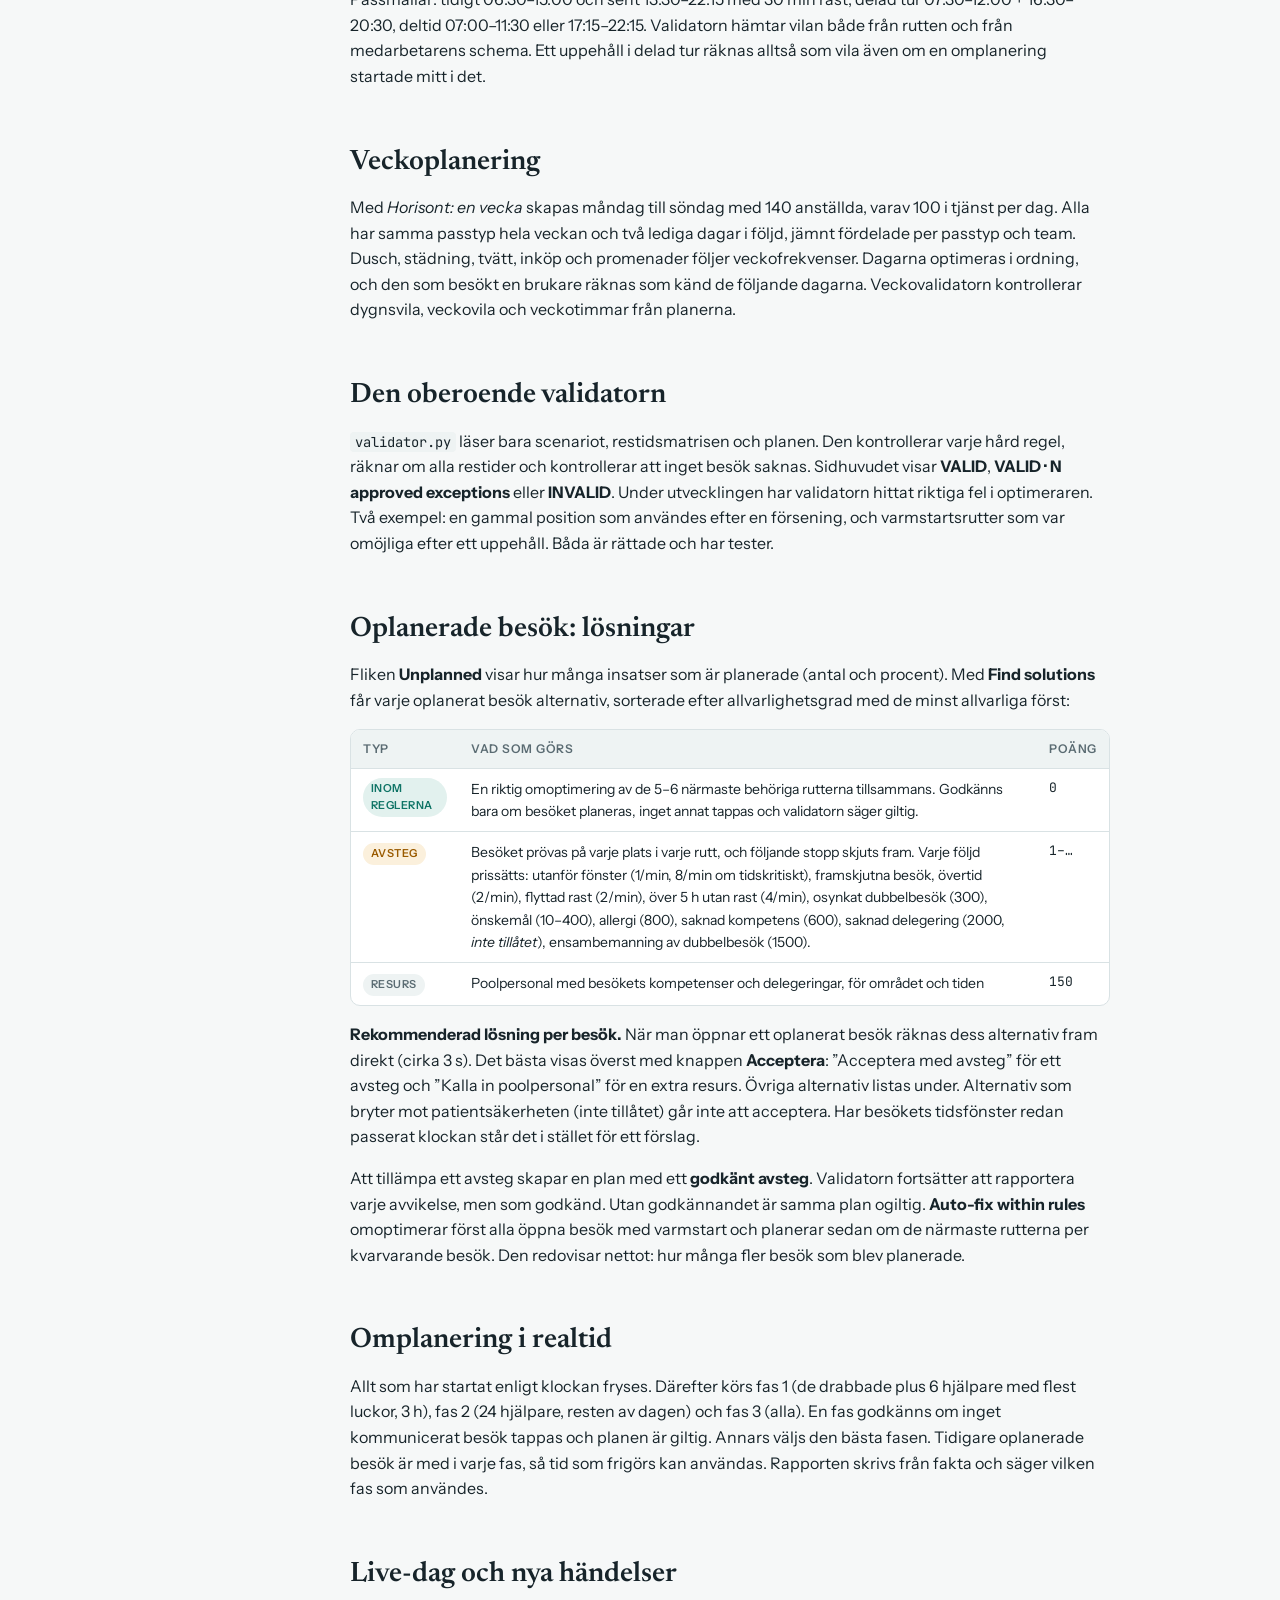
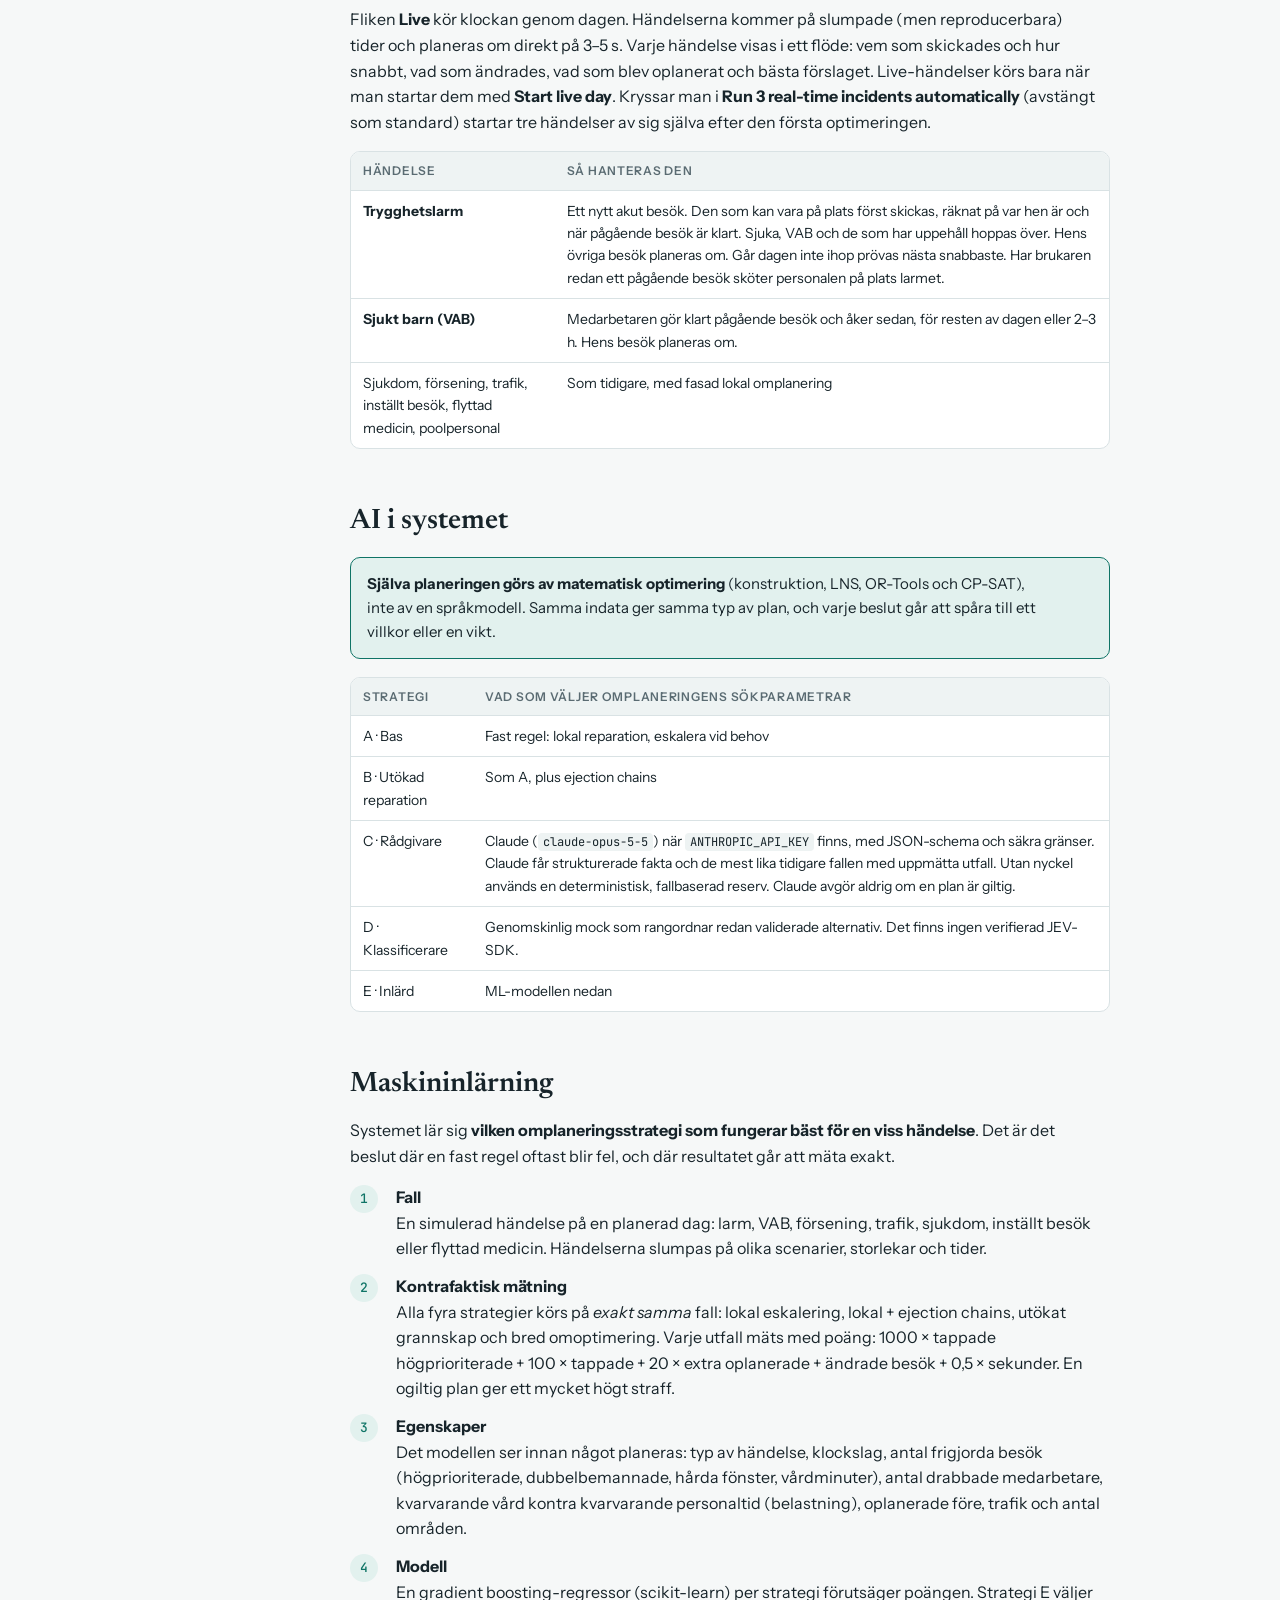
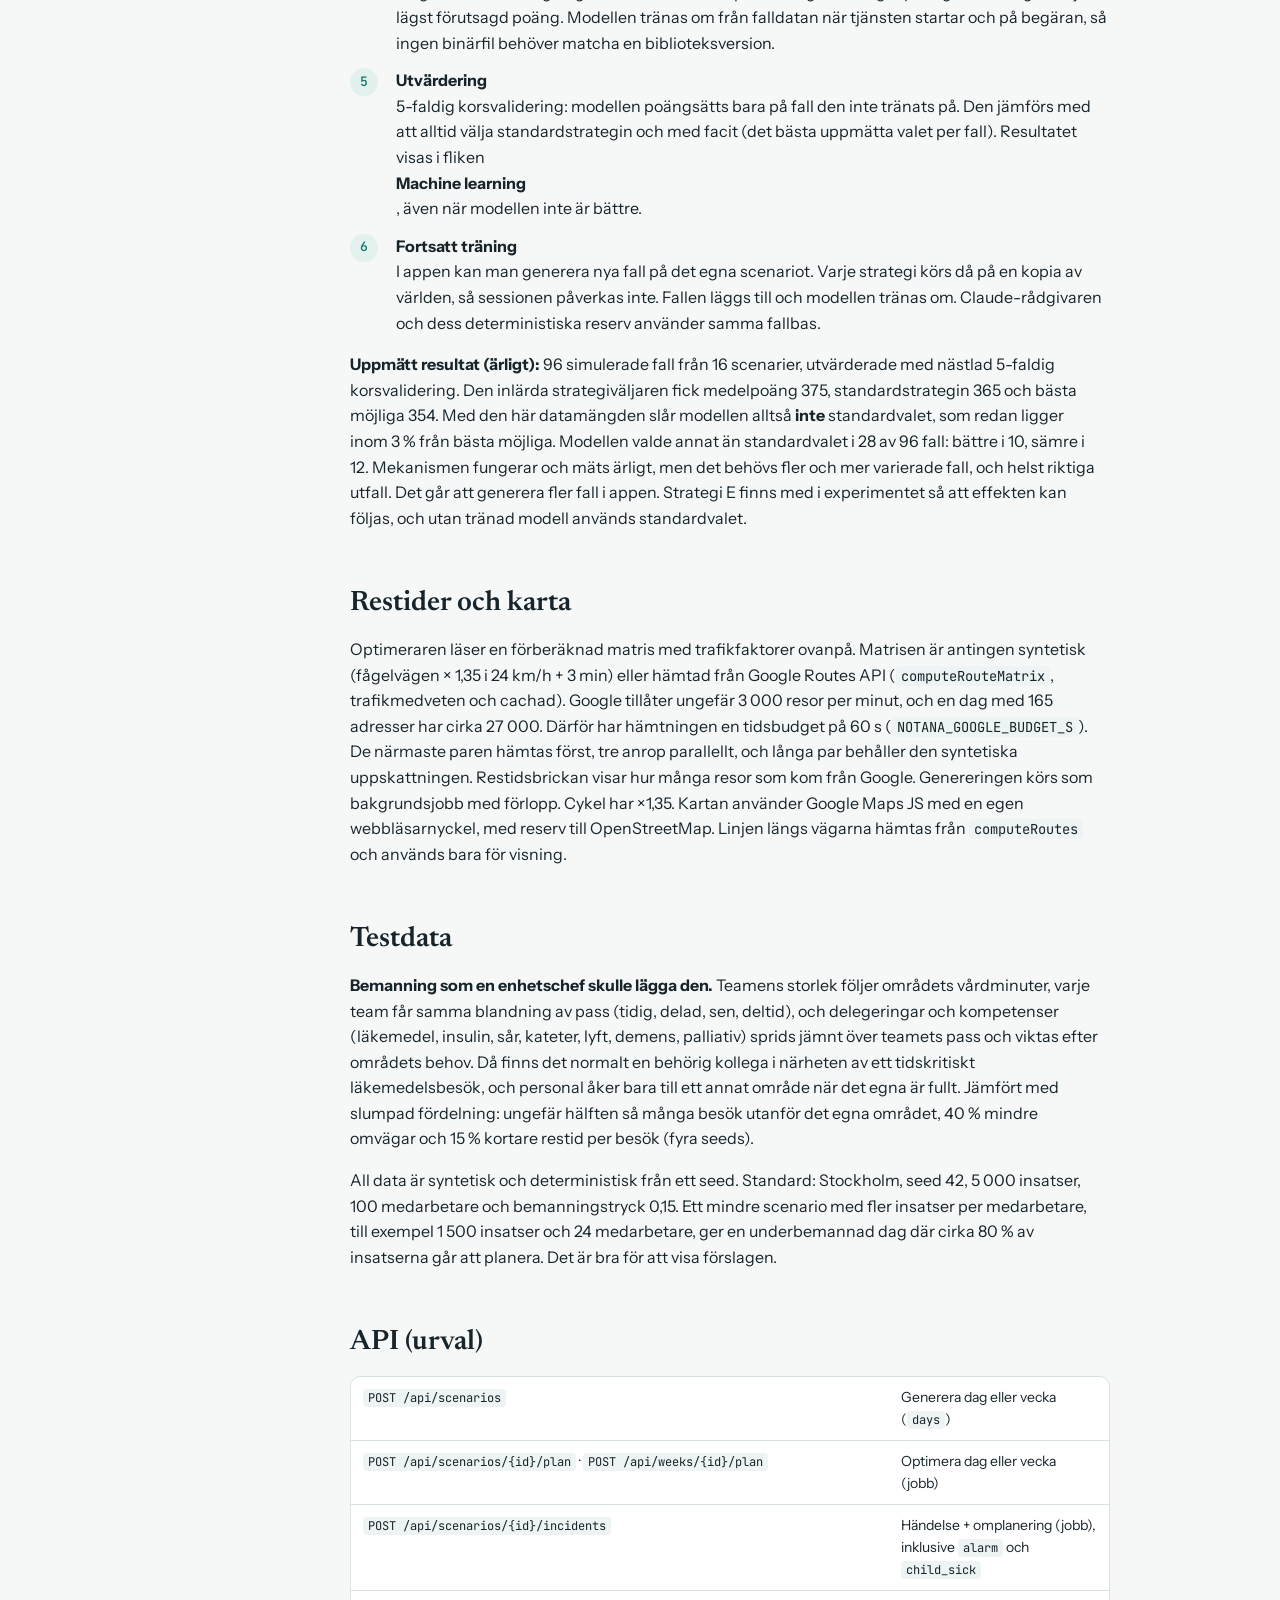
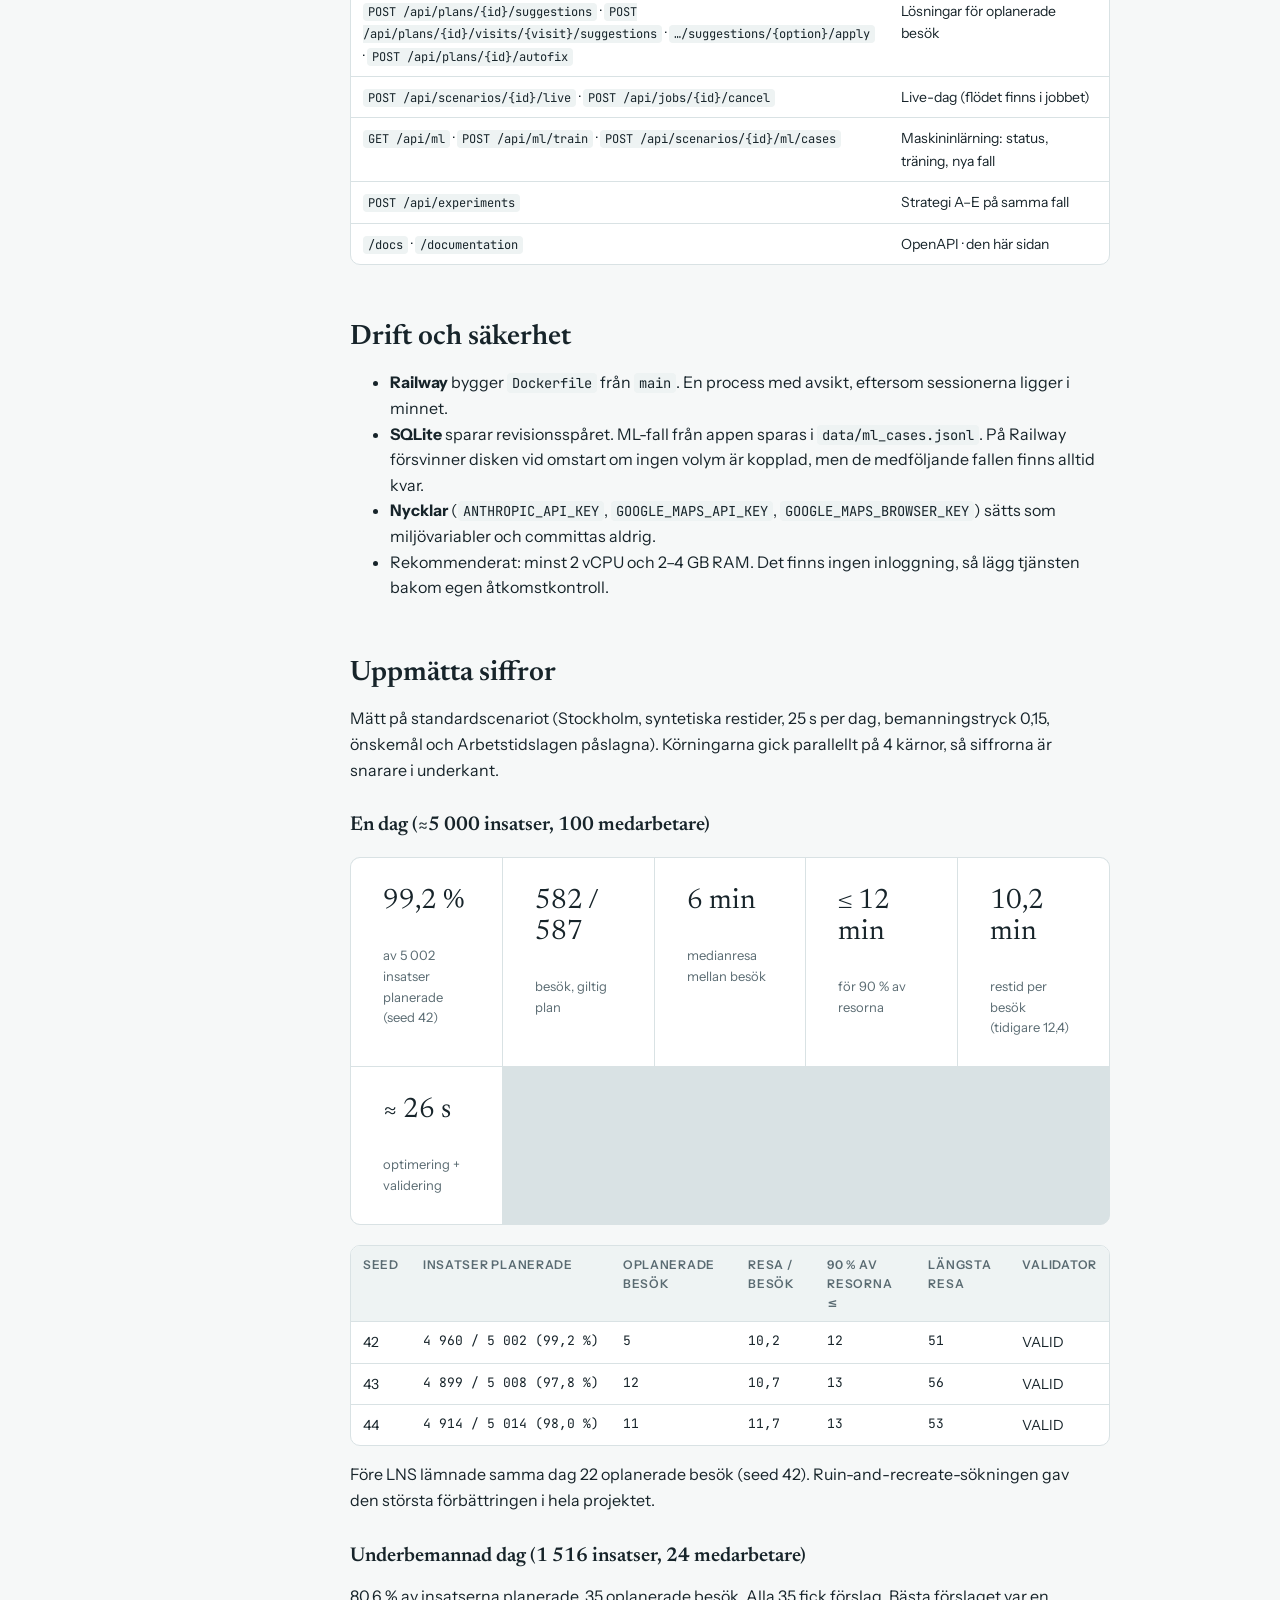
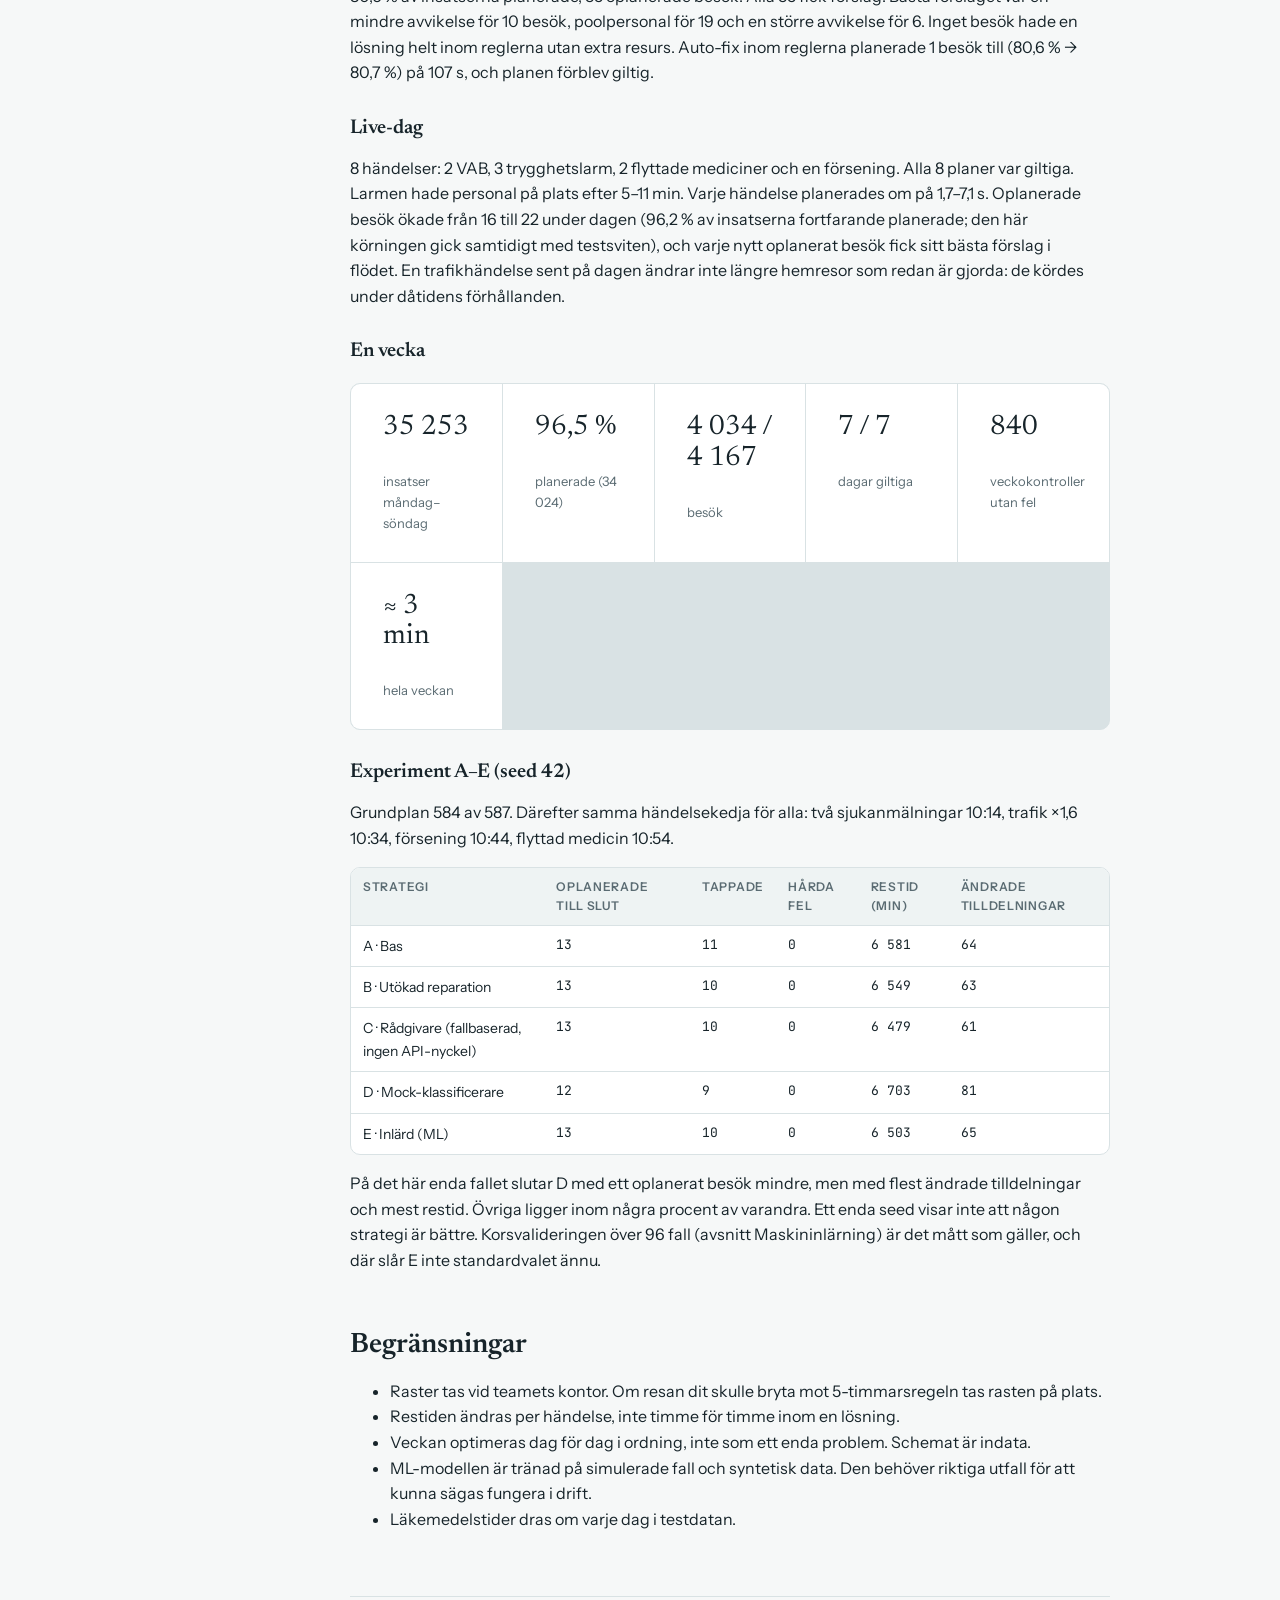
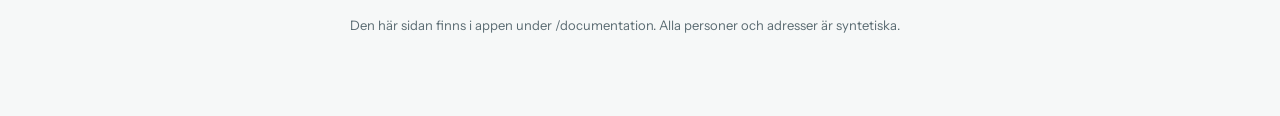
==== commit 1c8b2af7: "Live incidents off by default: run only when started "Run 3 real-time incidents automatically" is no" ====
--- a/frontend/docs.html
+++ b/frontend/docs.html
@@ -341,7 +341,7 @@
     <p>Allt som har startat enligt klockan fryses. Därefter körs fas 1 (de drabbade plus 6 hjälpare med flest luckor, 3 h), fas 2 (24 hjälpare, resten av dagen) och fas 3 (alla). En fas godkänns om inget kommunicerat besök tappas och planen är giltig. Annars väljs den bästa fasen. Tidigare oplanerade besök är med i varje fas, så tid som frigörs kan användas. Rapporten skrivs från fakta och säger vilken fas som användes.</p>
 
     <h2 id="live">Live-dag och nya händelser</h2>
-    <p>Fliken <b>Live</b> kör klockan genom dagen. Händelserna kommer på slumpade (men reproducerbara) tider och planeras om direkt på 3–5 s. Varje händelse visas i ett flöde: vem som skickades och hur snabbt, vad som ändrades, vad som blev oplanerat och bästa förslaget. Med <b>Run 3 real-time incidents automatically</b> (förvalt) startar tre händelser av sig själva efter den första optimeringen.</p>
+    <p>Fliken <b>Live</b> kör klockan genom dagen. Händelserna kommer på slumpade (men reproducerbara) tider och planeras om direkt på 3–5 s. Varje händelse visas i ett flöde: vem som skickades och hur snabbt, vad som ändrades, vad som blev oplanerat och bästa förslaget. Live-händelser körs bara när man startar dem med <b>Start live day</b>. Kryssar man i <b>Run 3 real-time incidents automatically</b> (avstängt som standard) startar tre händelser av sig själva efter den första optimeringen.</p>
     <div class="tbl"><table>
       <thead><tr><th>Händelse</th><th>Så hanteras den</th></tr></thead>
       <tbody>
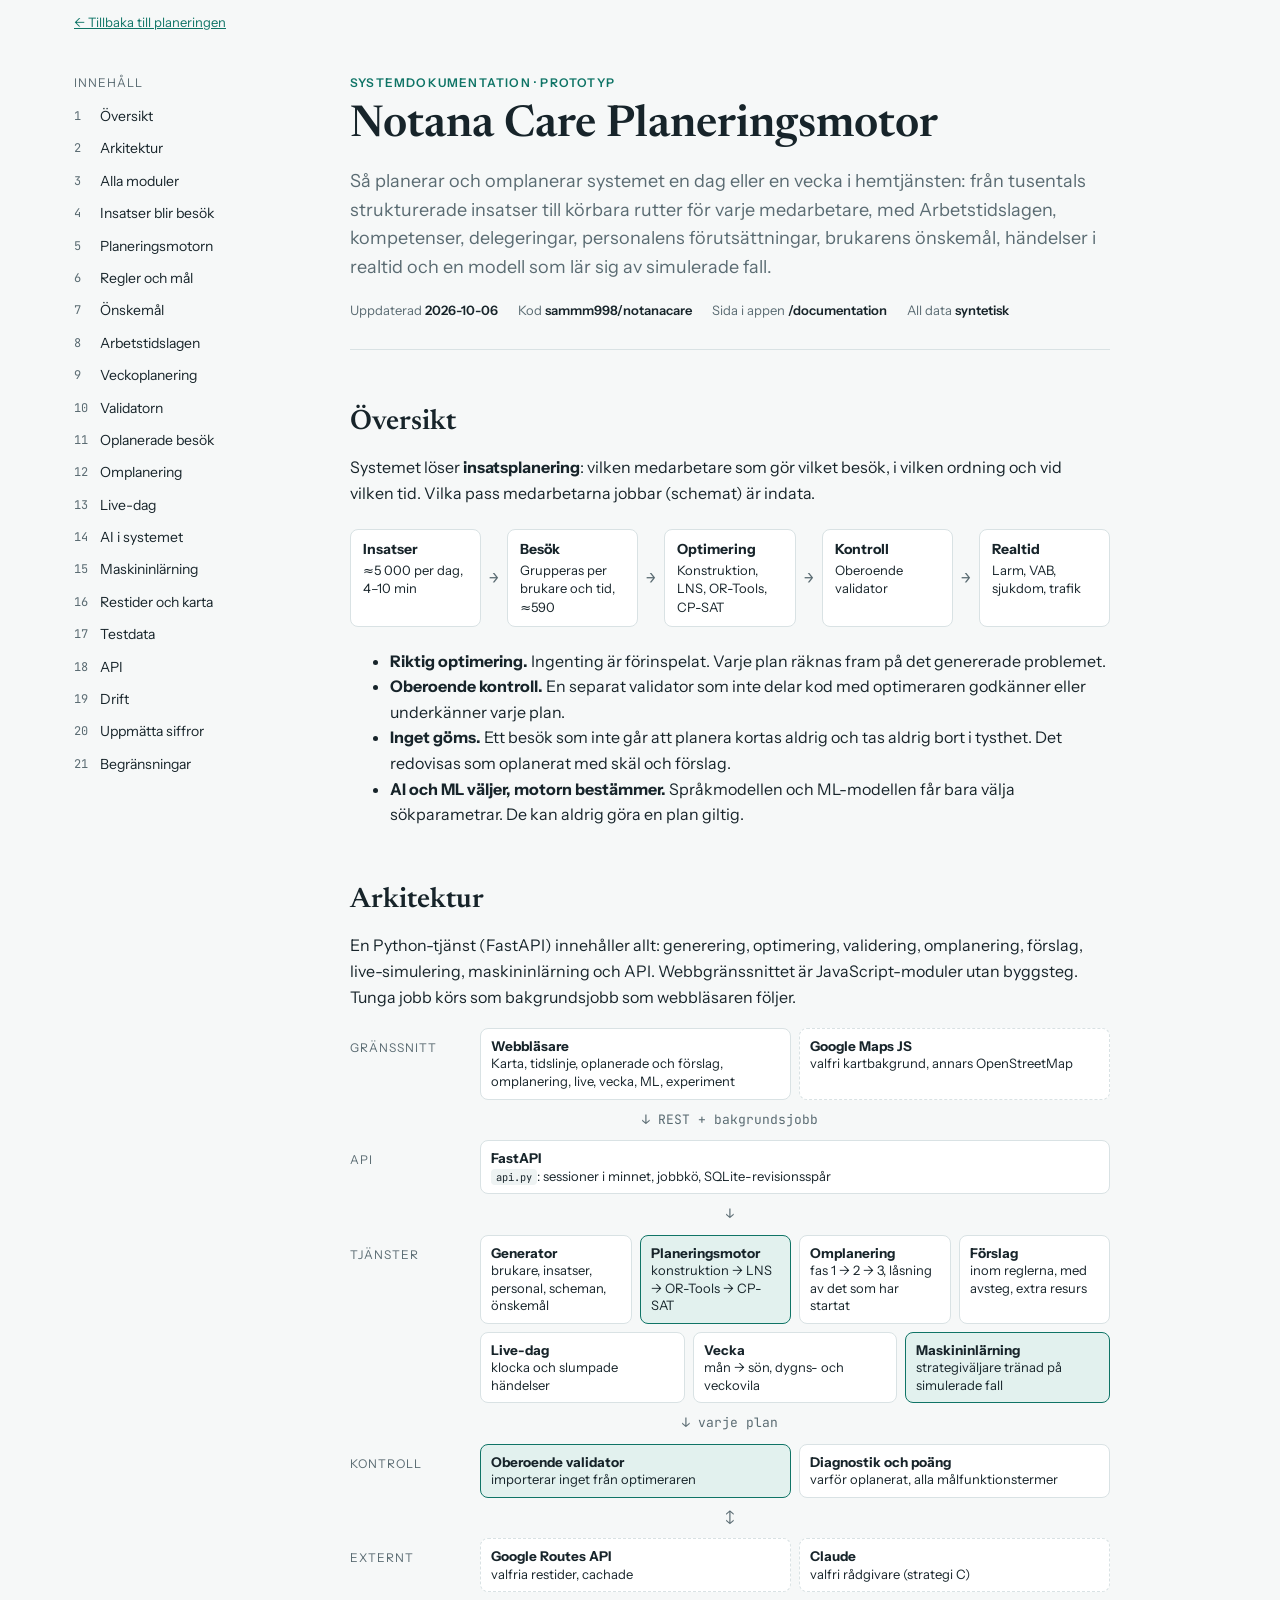
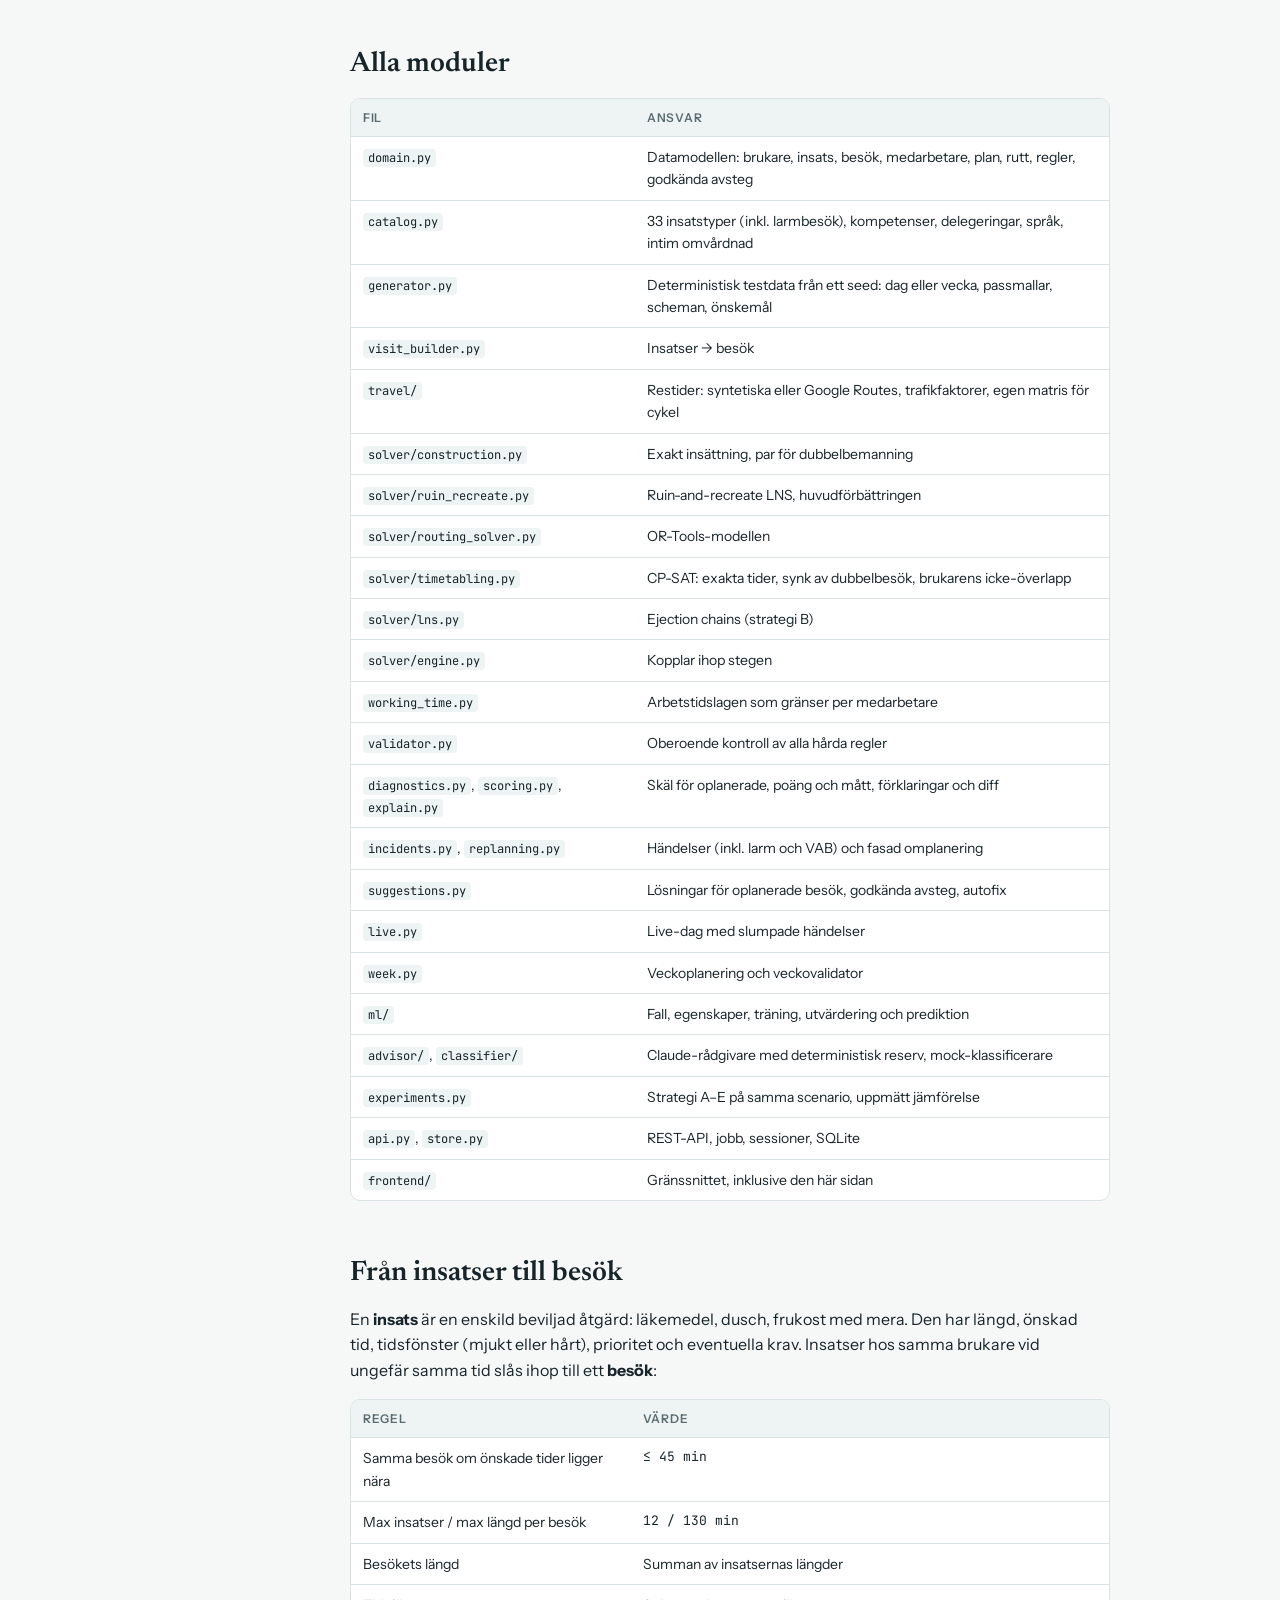
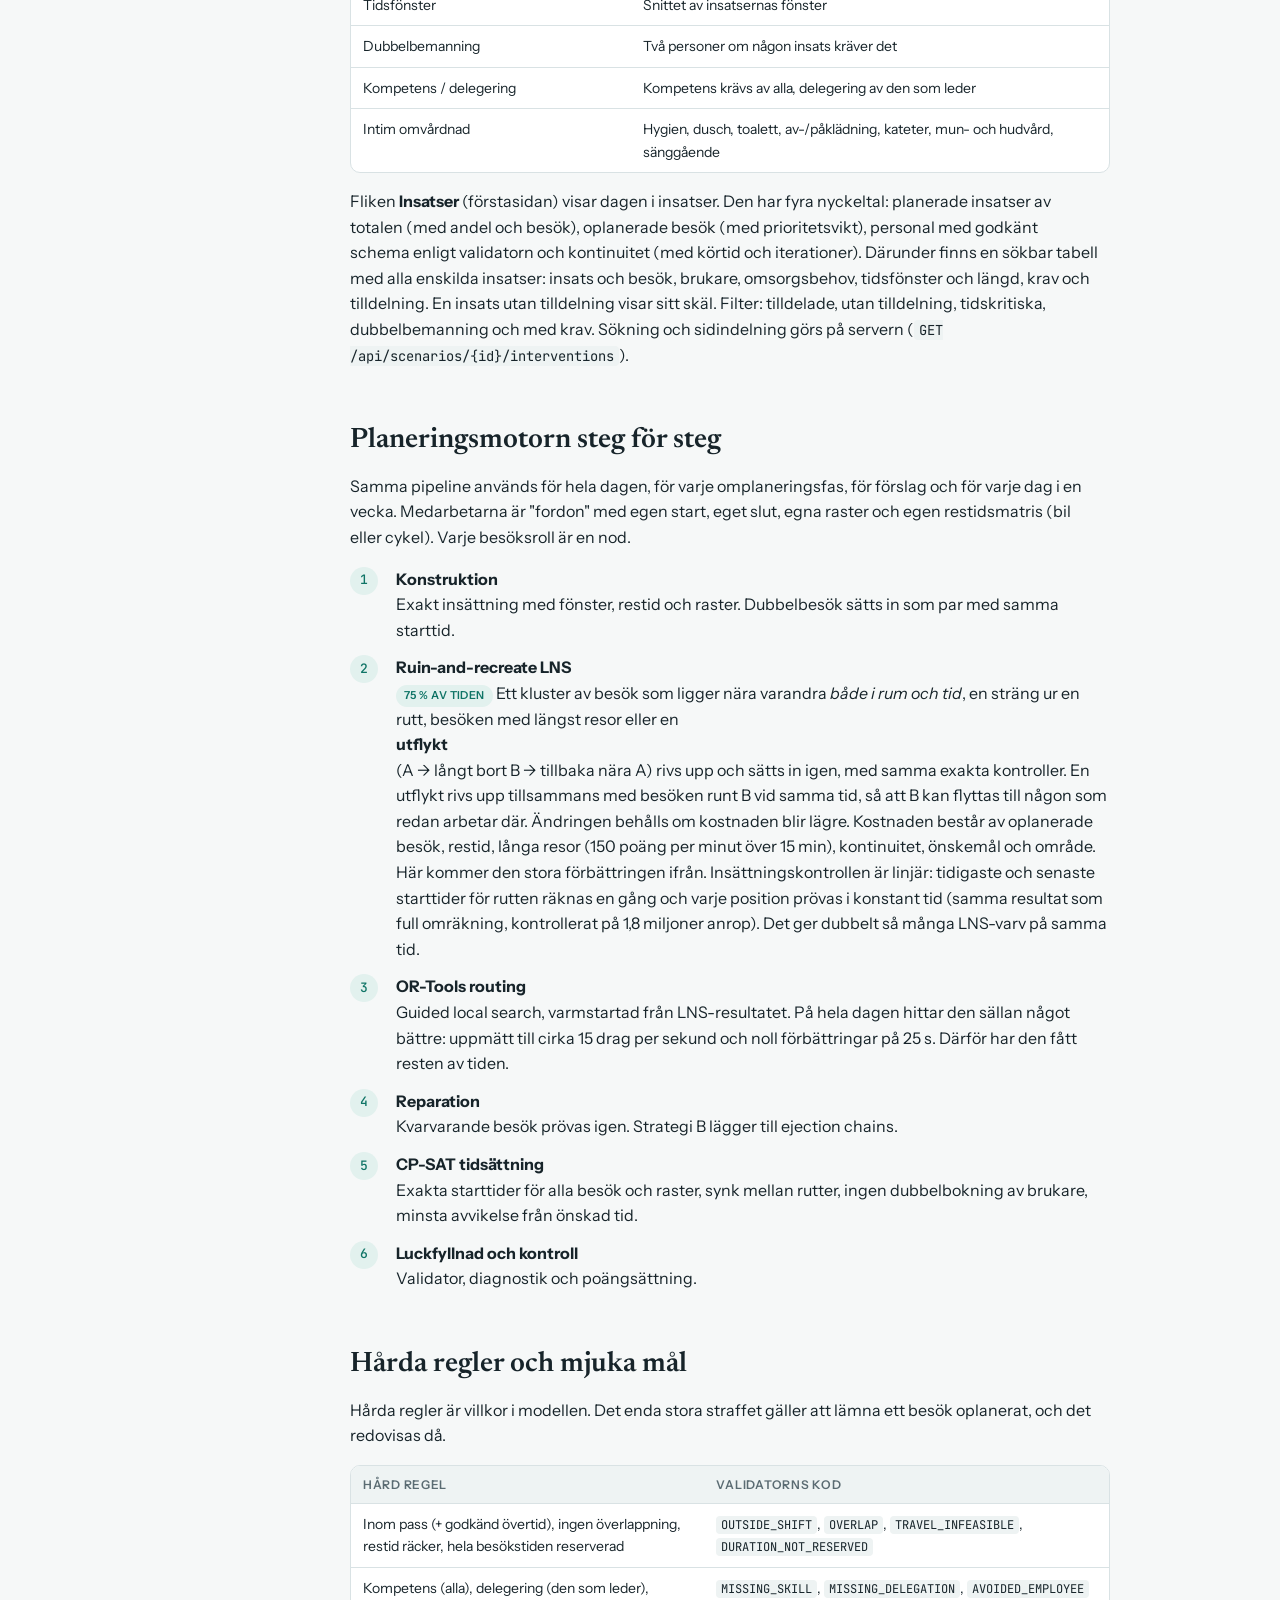
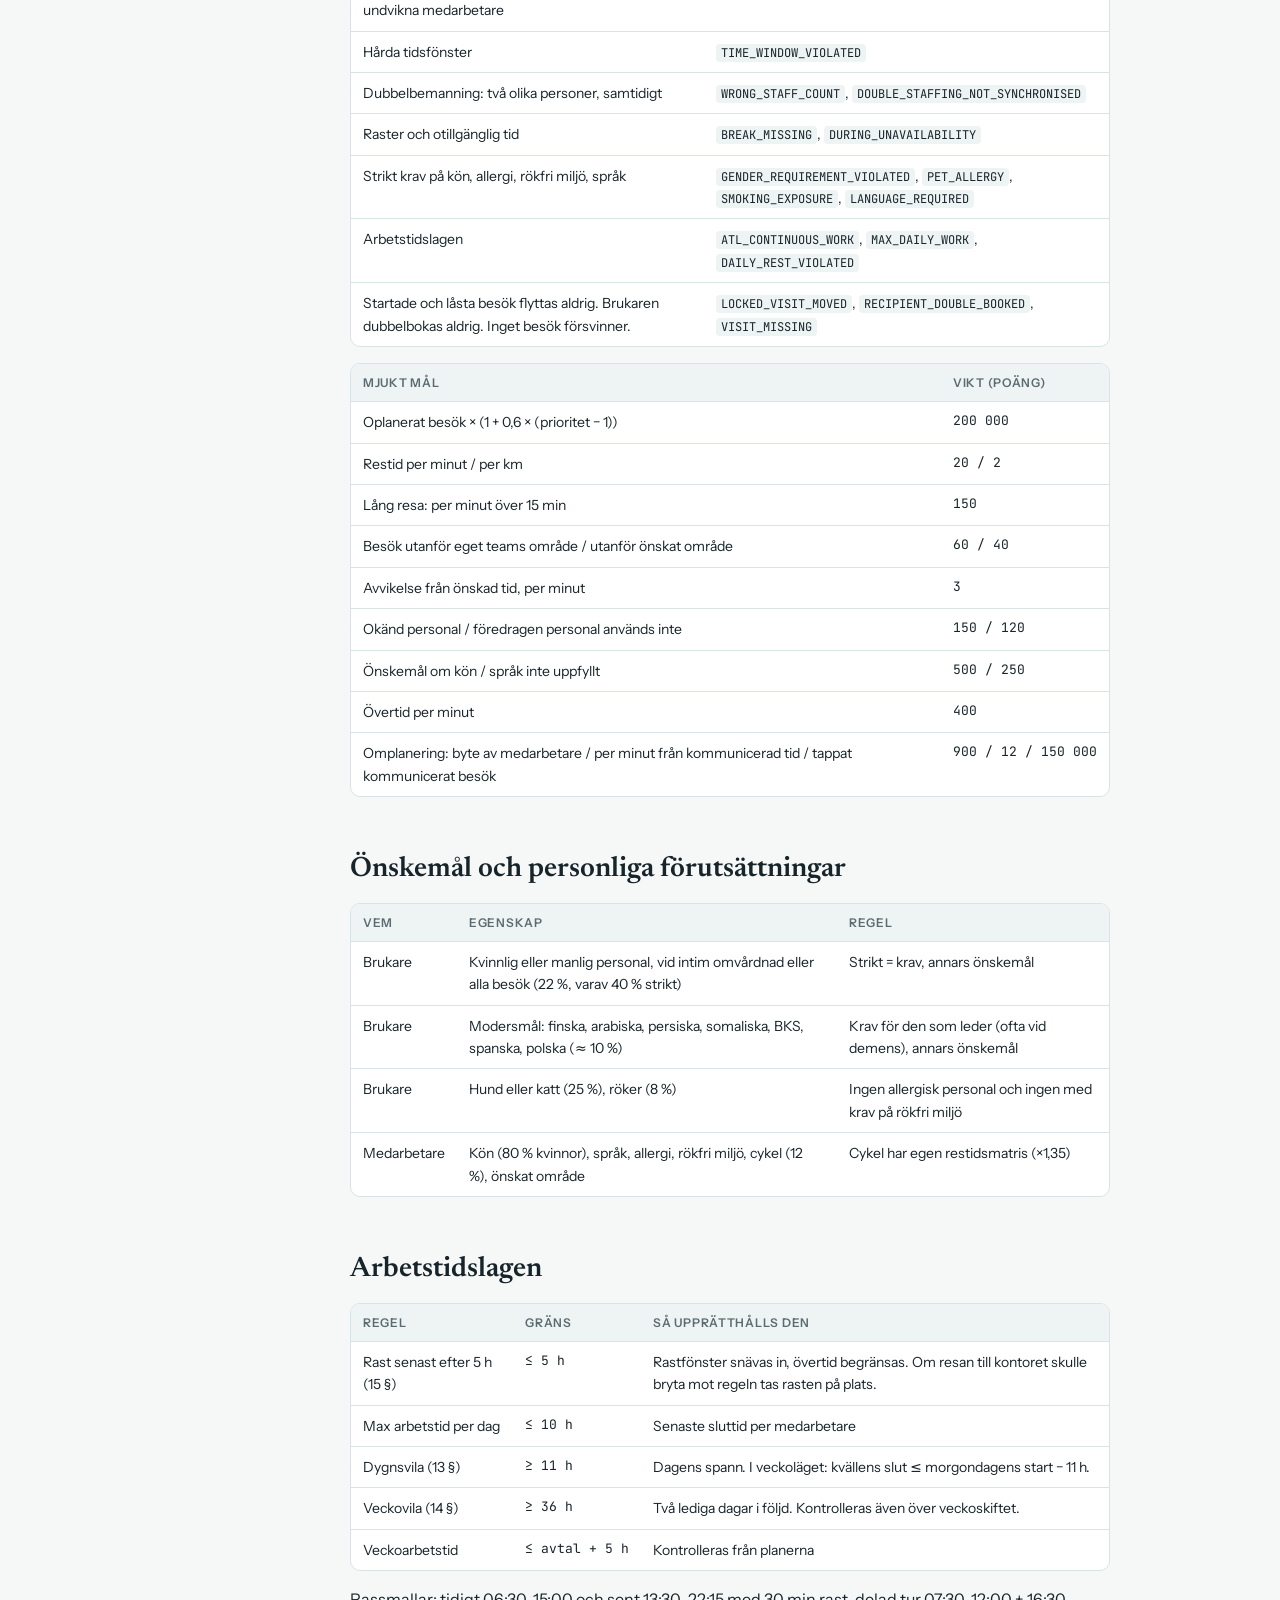
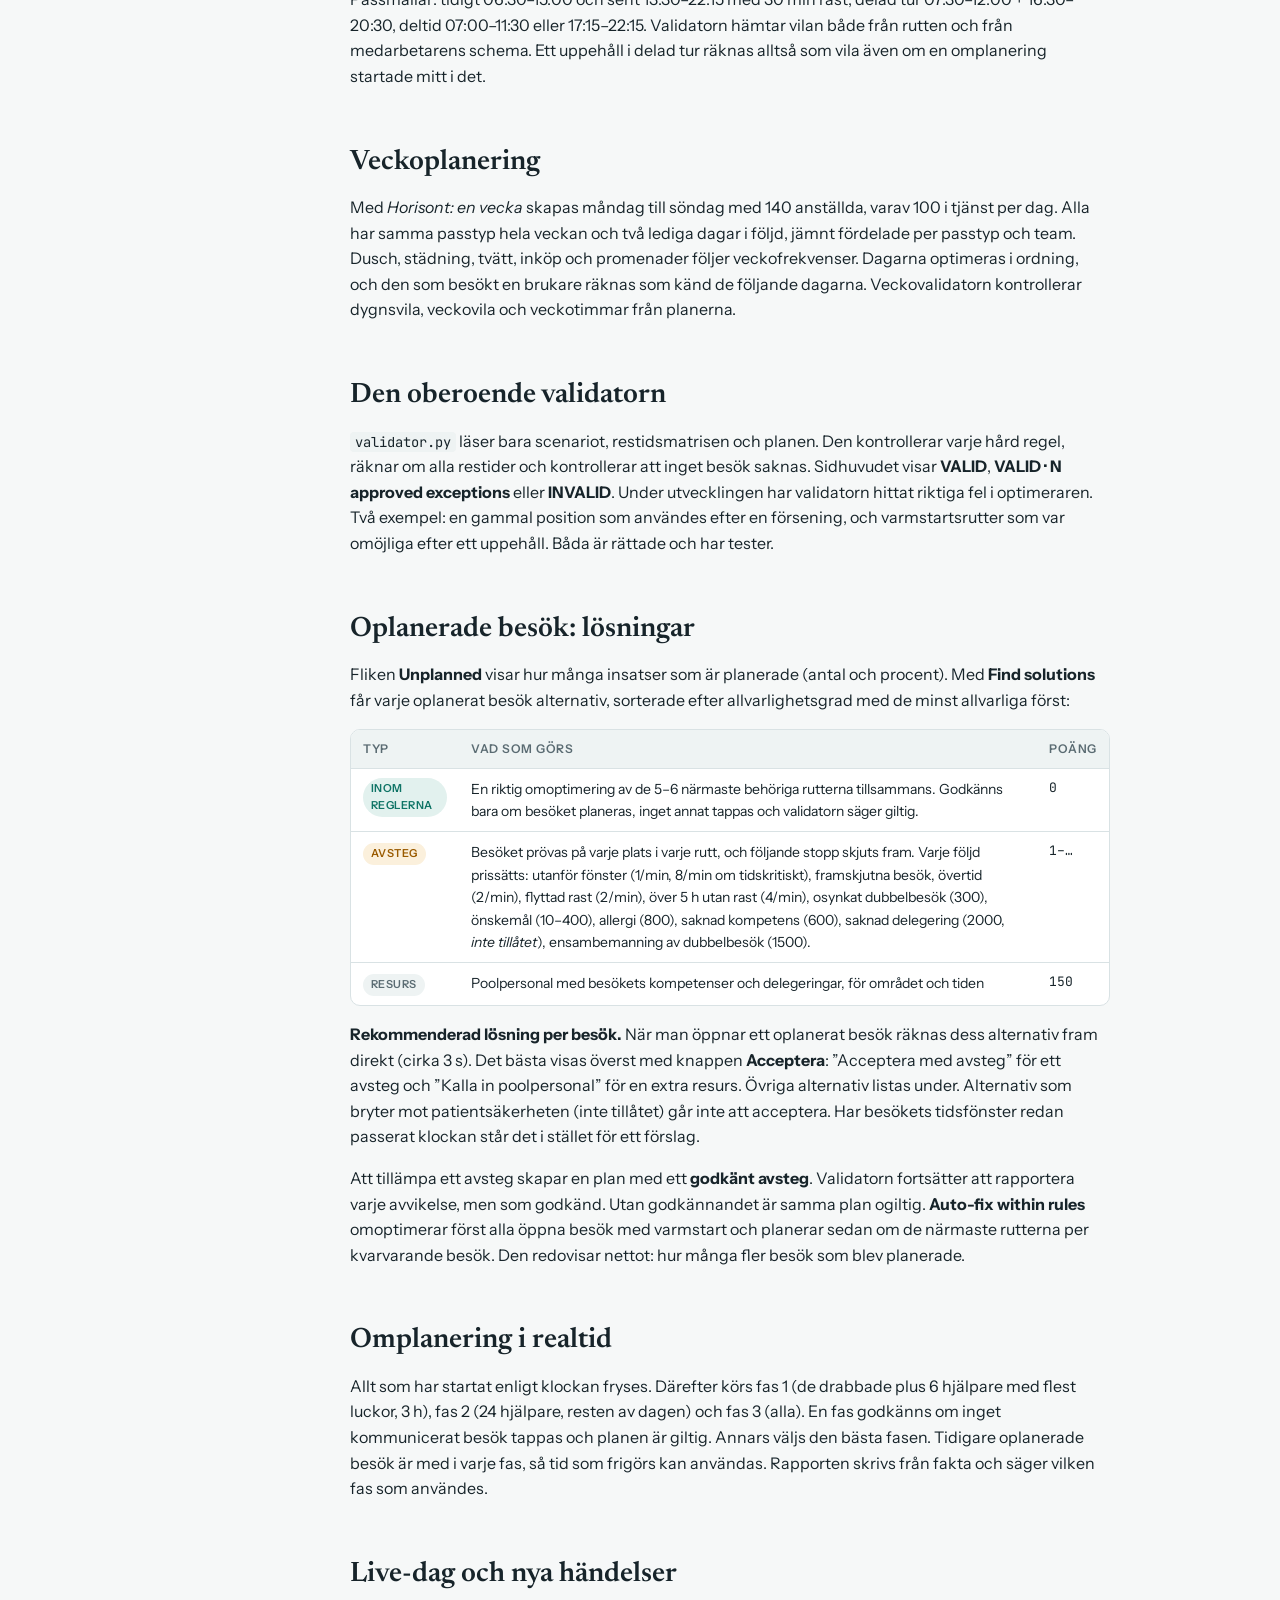
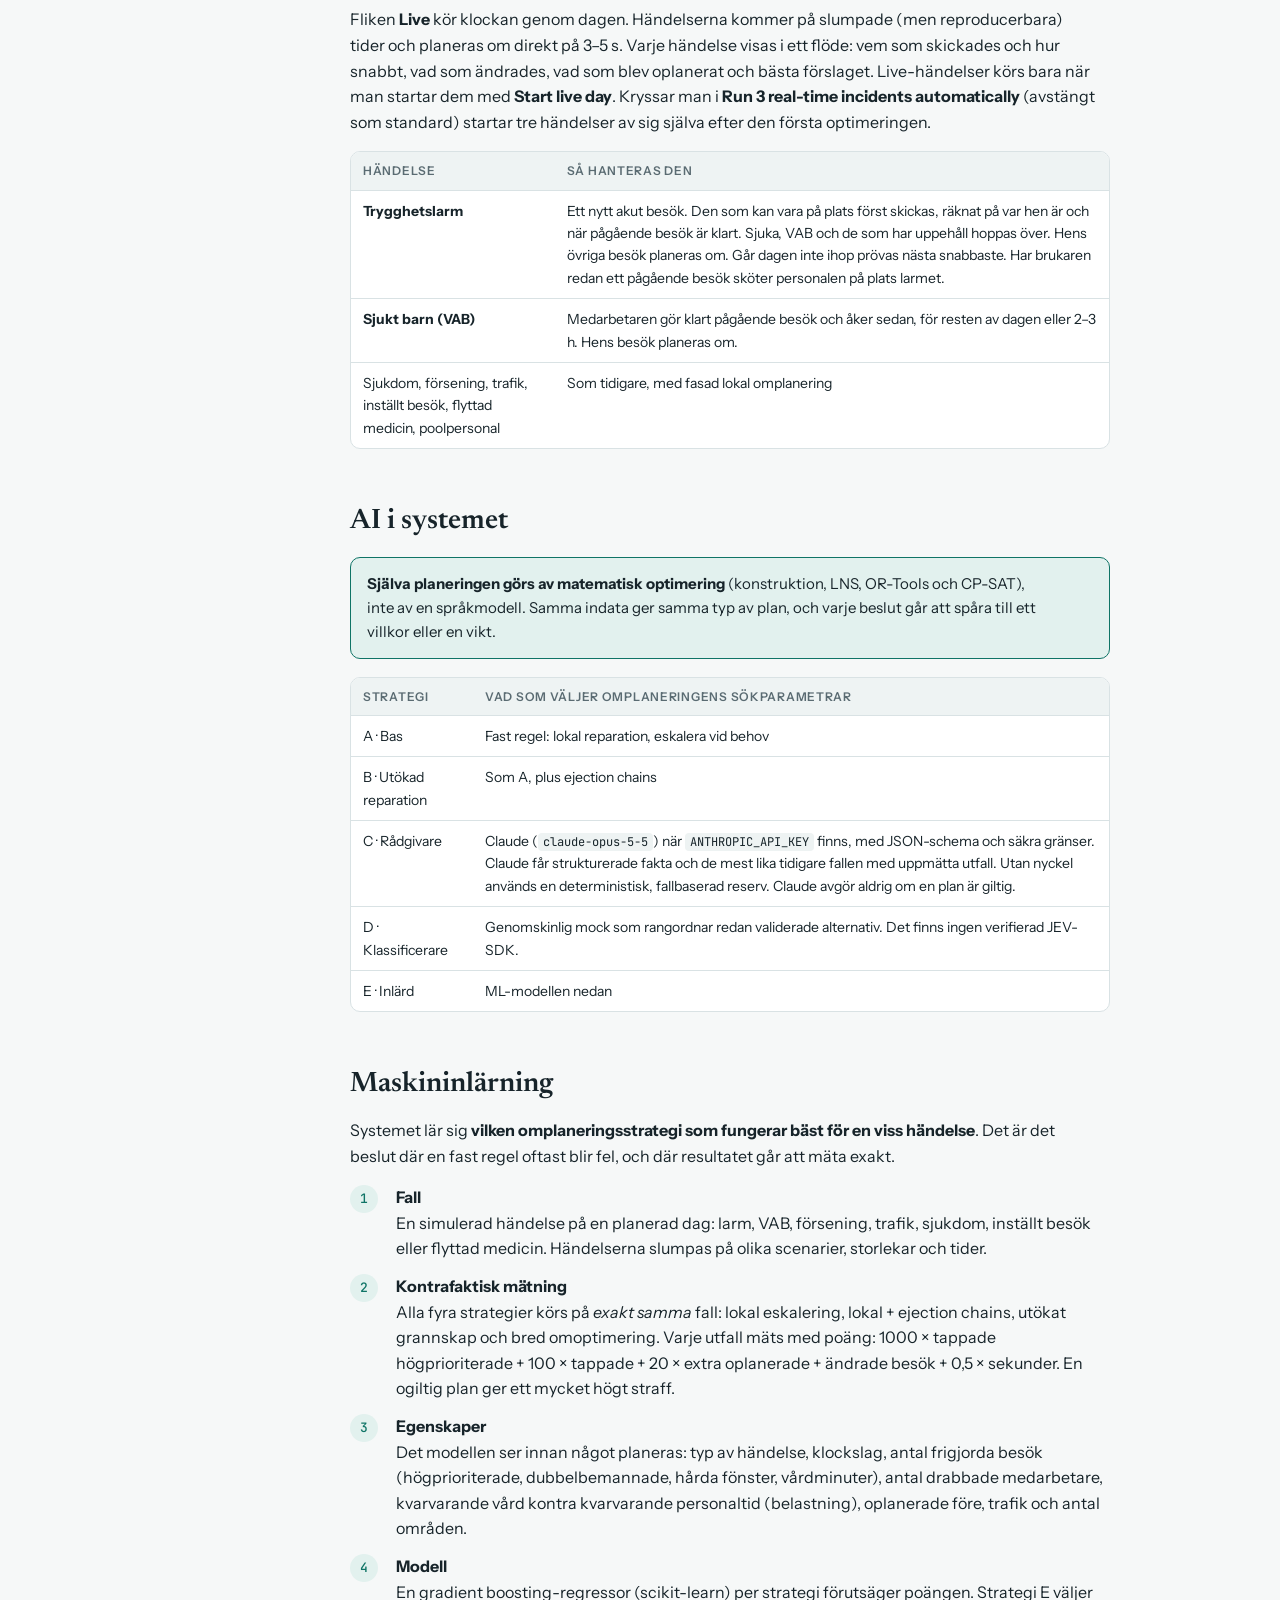
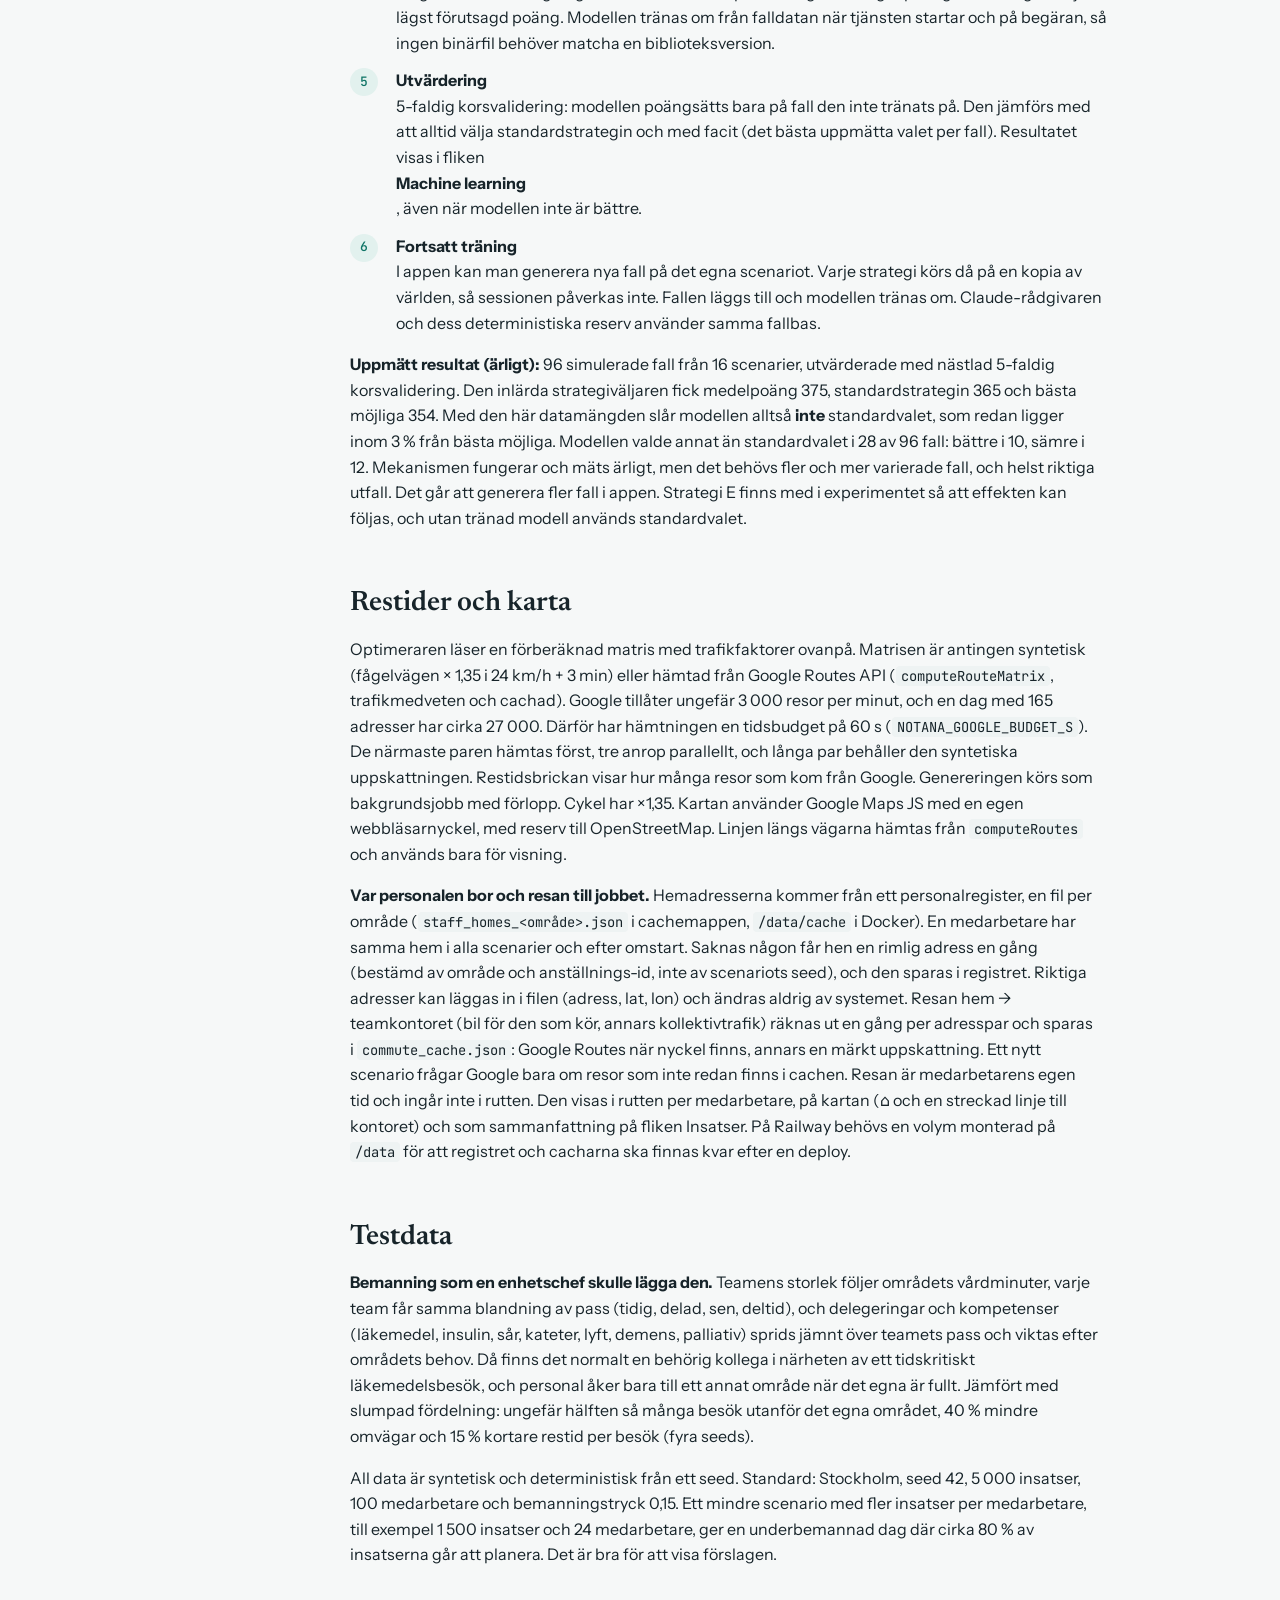
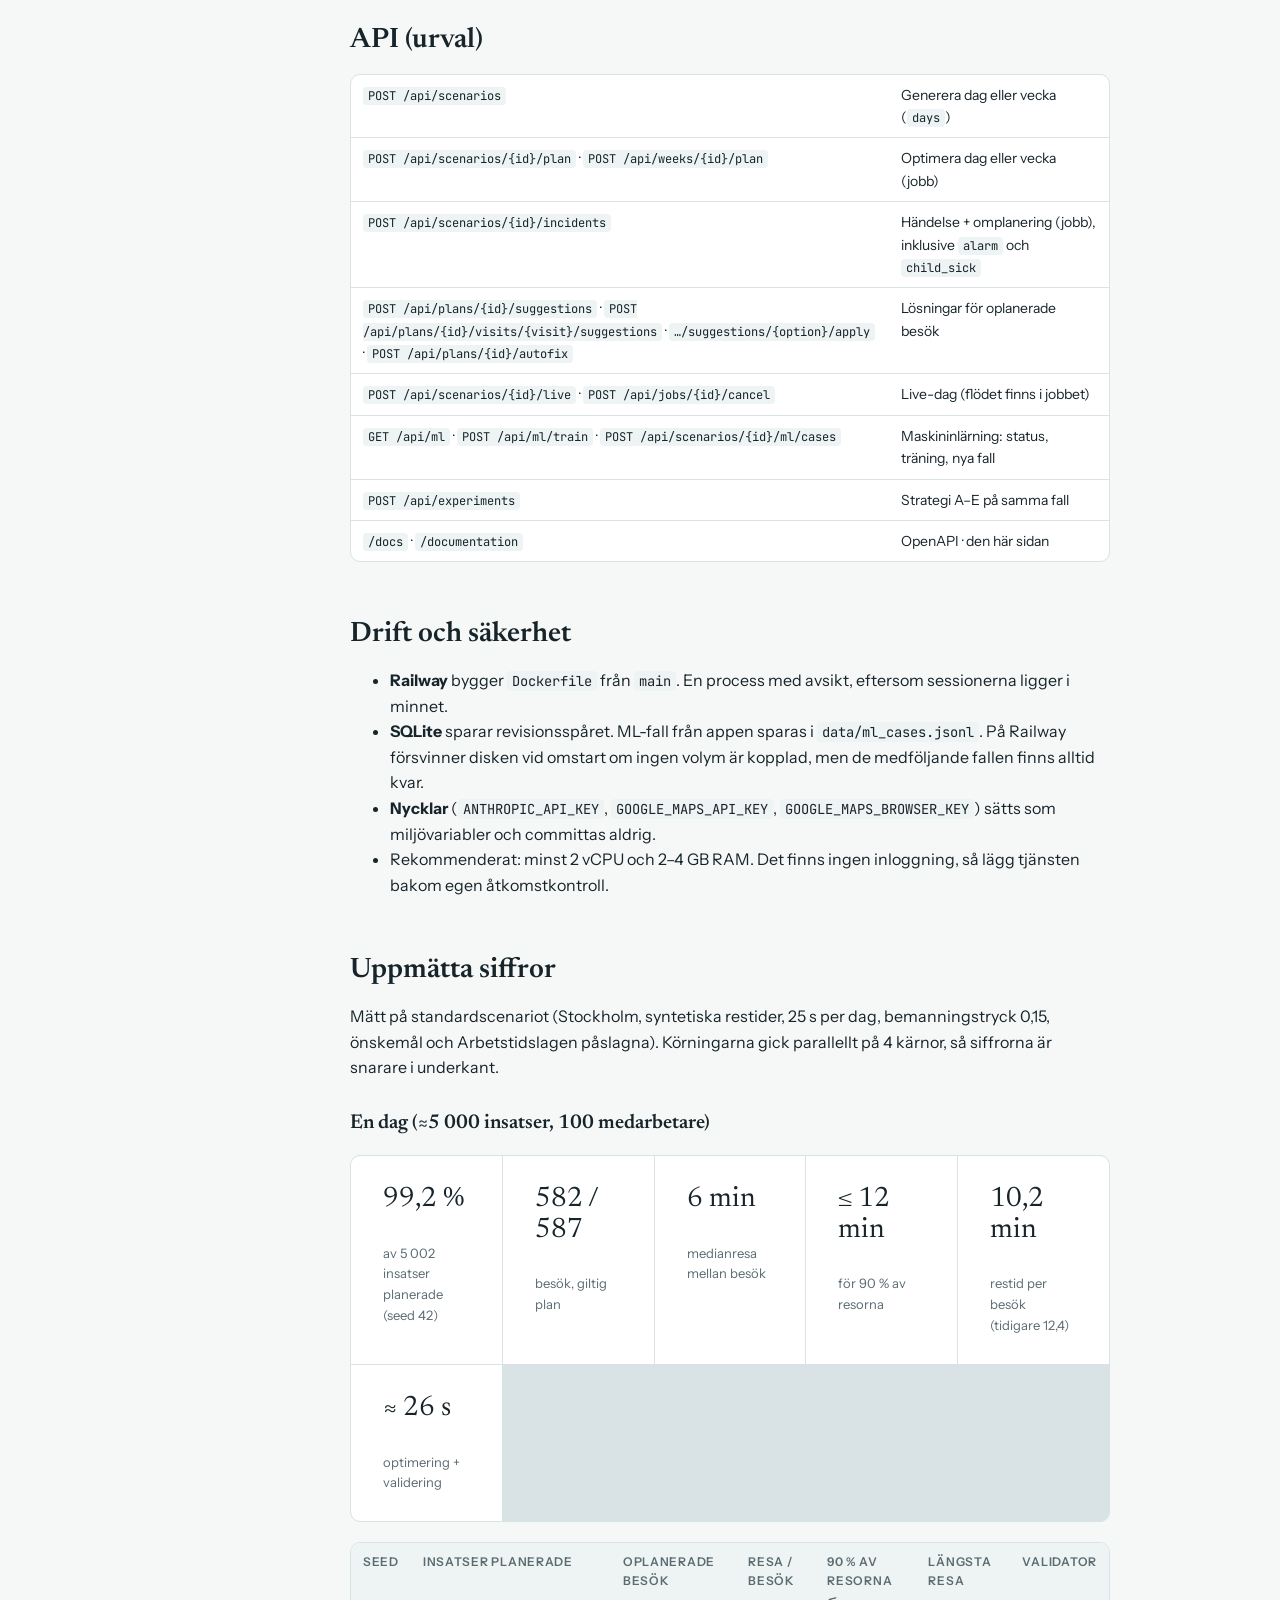
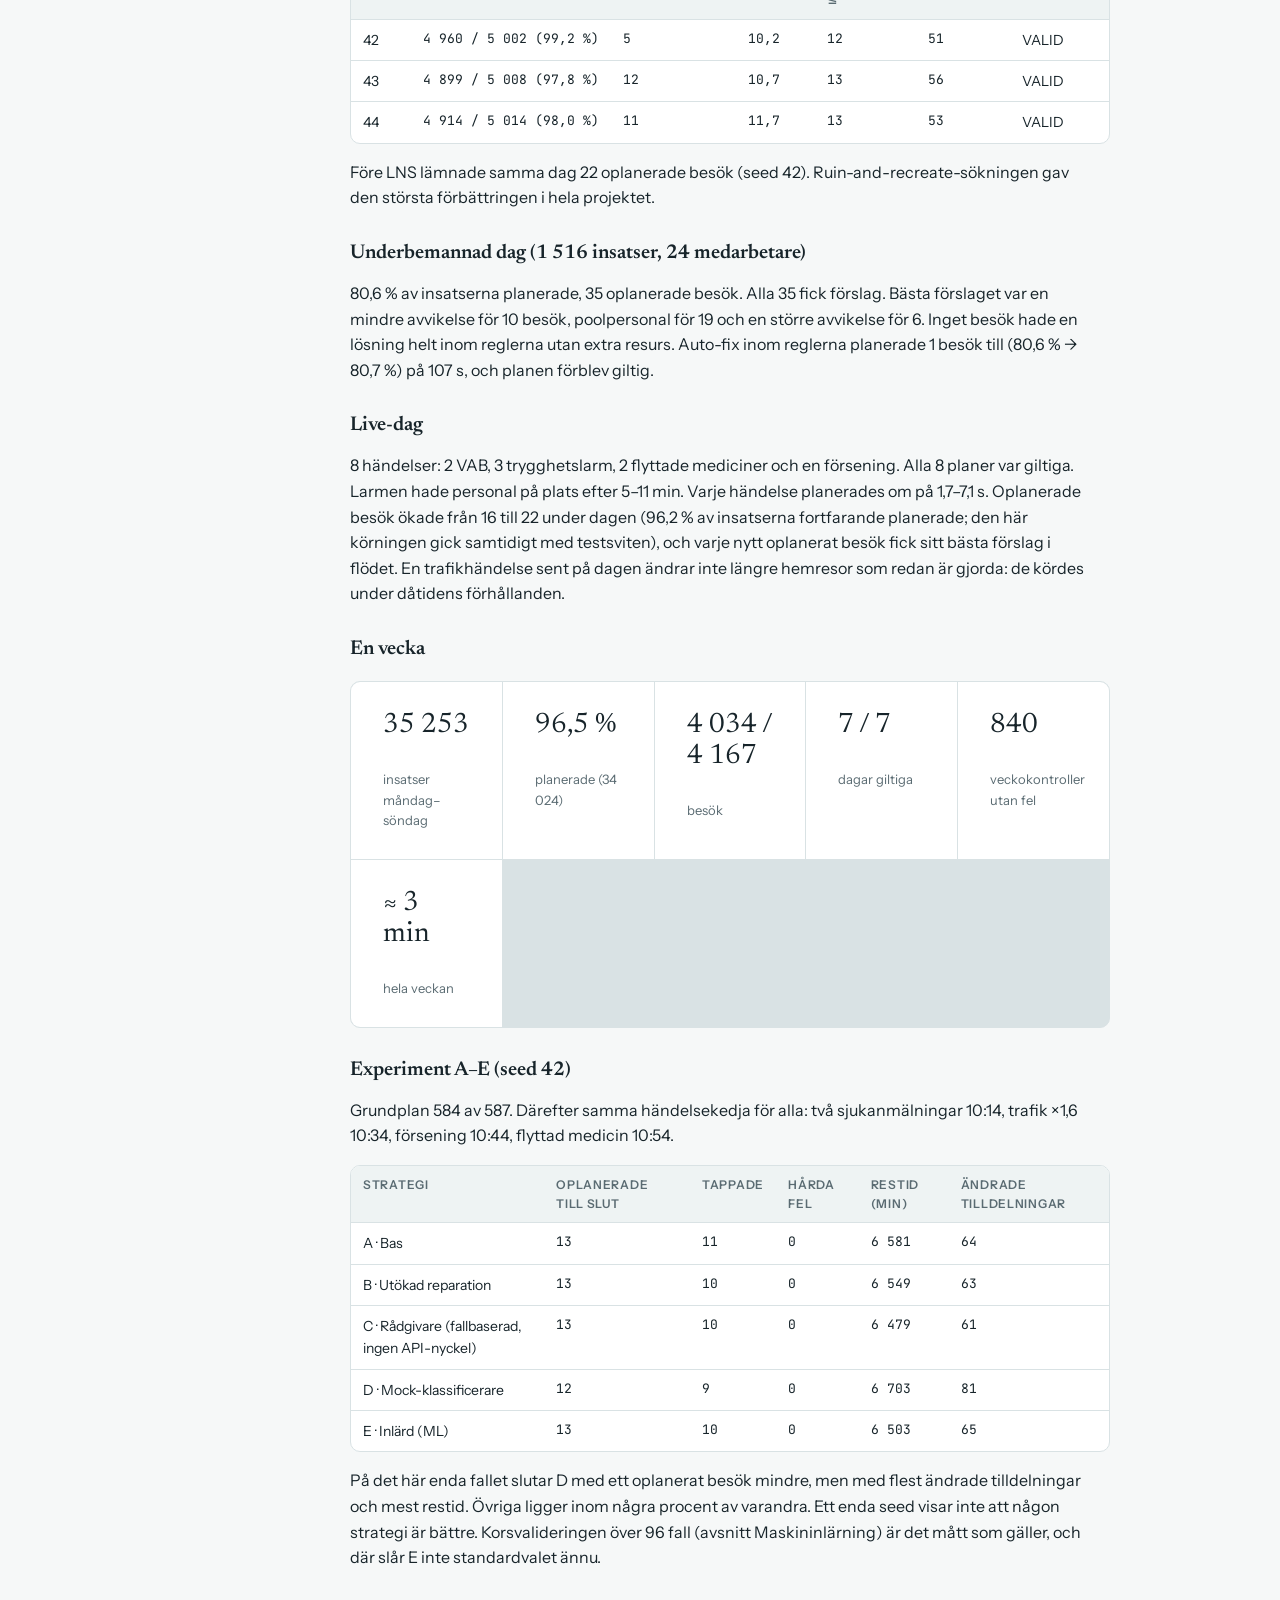
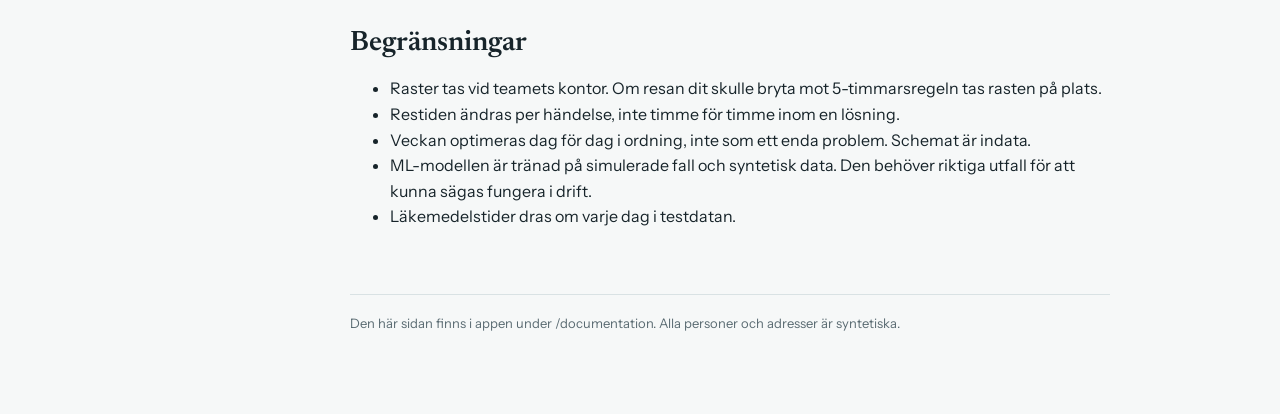
==== commit 726a90c1: "Staff homes from a fixed register and cached commute times - staff_homes.py: home addresses come fro" ====
--- a/frontend/docs.html
+++ b/frontend/docs.html
@@ -378,6 +378,7 @@
 
     <h2 id="restid">Restider och karta</h2>
     <p>Optimeraren läser en förberäknad matris med trafikfaktorer ovanpå. Matrisen är antingen syntetisk (fågelvägen × 1,35 i 24 km/h + 3 min) eller hämtad från Google Routes API (<code>computeRouteMatrix</code>, trafikmedveten och cachad). Google tillåter ungefär 3 000 resor per minut, och en dag med 165 adresser har cirka 27 000. Därför har hämtningen en tidsbudget på 60 s (<code>NOTANA_GOOGLE_BUDGET_S</code>). De närmaste paren hämtas först, tre anrop parallellt, och långa par behåller den syntetiska uppskattningen. Restidsbrickan visar hur många resor som kom från Google. Genereringen körs som bakgrundsjobb med förlopp. Cykel har ×1,35. Kartan använder Google Maps JS med en egen webbläsarnyckel, med reserv till OpenStreetMap. Linjen längs vägarna hämtas från <code>computeRoutes</code> och används bara för visning.</p>
+    <p><b>Var personalen bor och resan till jobbet.</b> Hemadresserna kommer från ett personalregister, en fil per område (<code>staff_homes_&lt;område&gt;.json</code> i cachemappen, <code>/data/cache</code> i Docker). En medarbetare har samma hem i alla scenarier och efter omstart. Saknas någon får hen en rimlig adress en gång (bestämd av område och anställnings-id, inte av scenariots seed), och den sparas i registret. Riktiga adresser kan läggas in i filen (adress, lat, lon) och ändras aldrig av systemet. Resan hem → teamkontoret (bil för den som kör, annars kollektivtrafik) räknas ut en gång per adresspar och sparas i <code>commute_cache.json</code>: Google Routes när nyckel finns, annars en märkt uppskattning. Ett nytt scenario frågar Google bara om resor som inte redan finns i cachen. Resan är medarbetarens egen tid och ingår inte i rutten. Den visas i rutten per medarbetare, på kartan (⌂ och en streckad linje till kontoret) och som sammanfattning på fliken Insatser. På Railway behövs en volym monterad på <code>/data</code> för att registret och cacharna ska finnas kvar efter en deploy.</p>
 
     <h2 id="data">Testdata</h2>
     <p><b>Bemanning som en enhetschef skulle lägga den.</b> Teamens storlek följer områdets vårdminuter, varje team får samma blandning av pass (tidig, delad, sen, deltid), och delegeringar och kompetenser (läkemedel, insulin, sår, kateter, lyft, demens, palliativ) sprids jämnt över teamets pass och viktas efter områdets behov. Då finns det normalt en behörig kollega i närheten av ett tidskritiskt läkemedelsbesök, och personal åker bara till ett annat område när det egna är fullt. Jämfört med slumpad fördelning: ungefär hälften så många besök utanför det egna området, 40 % mindre omvägar och 15 % kortare restid per besök (fyra seeds).</p>
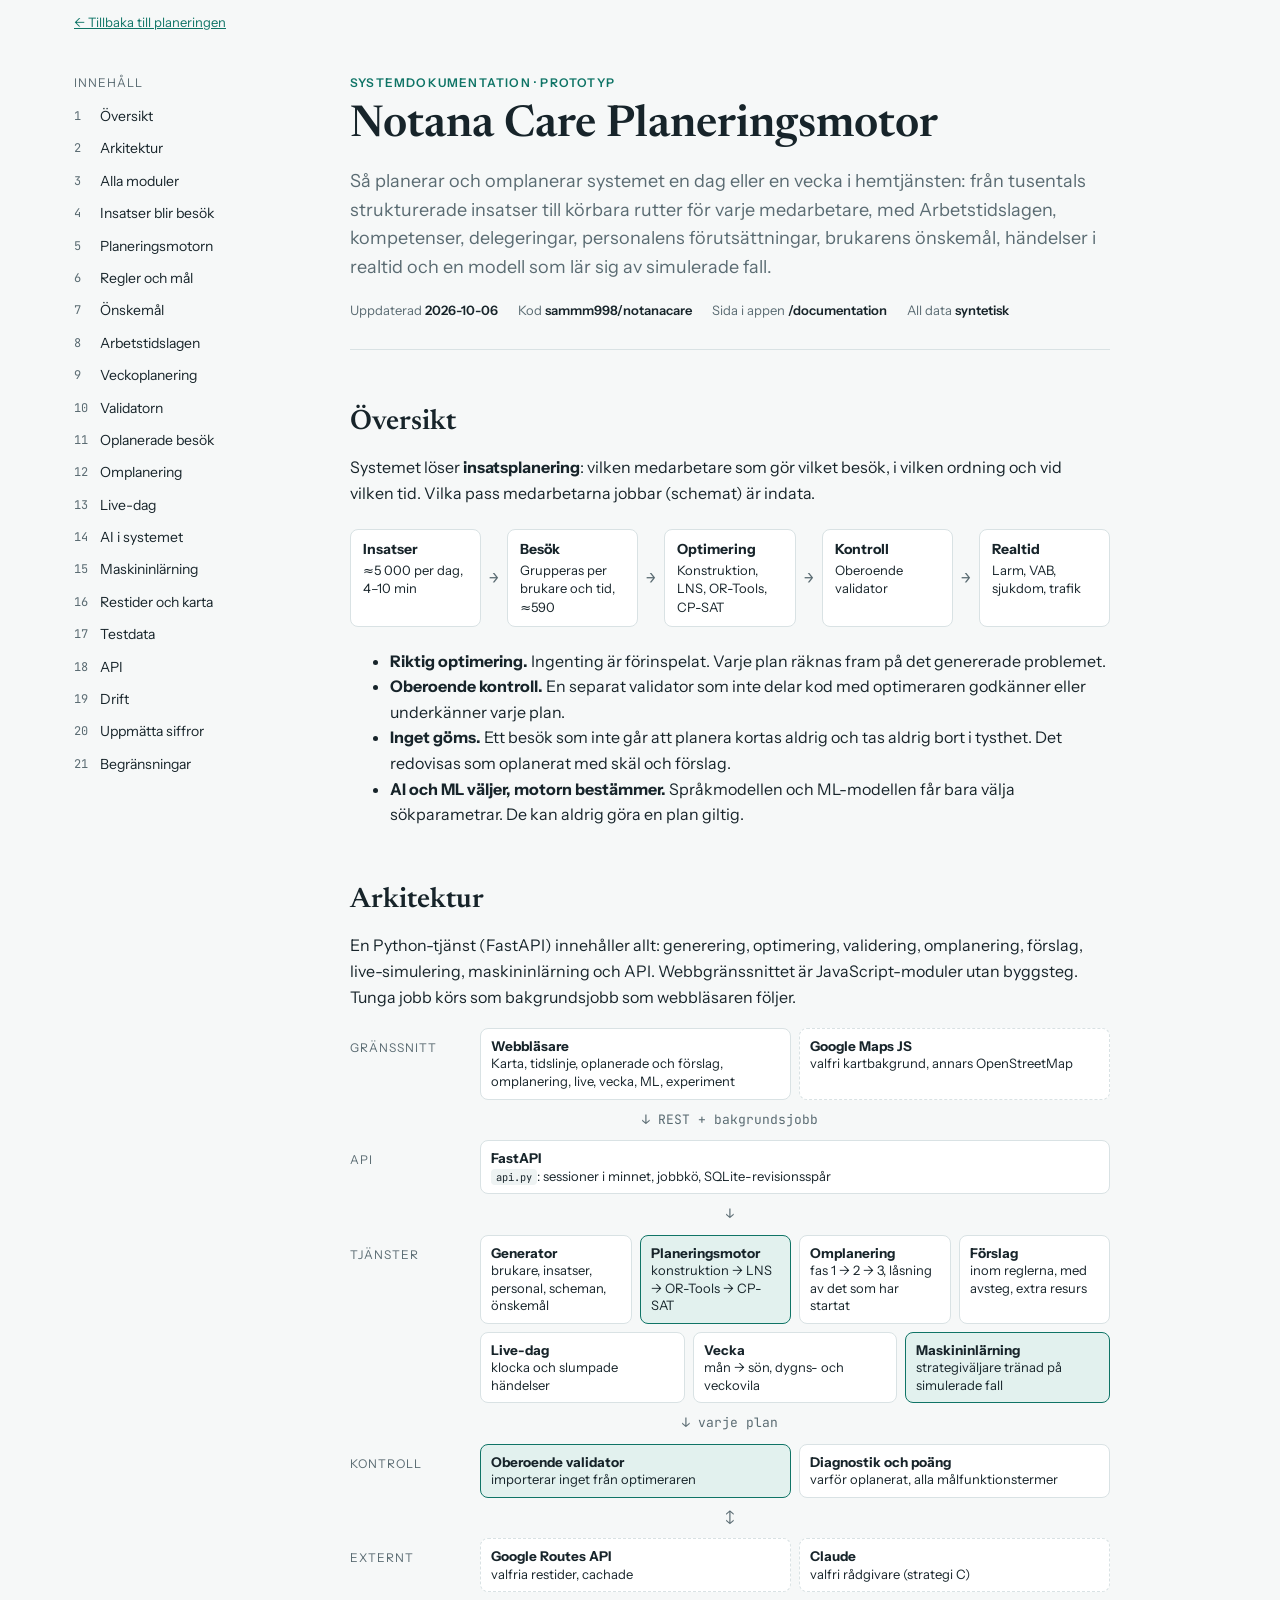
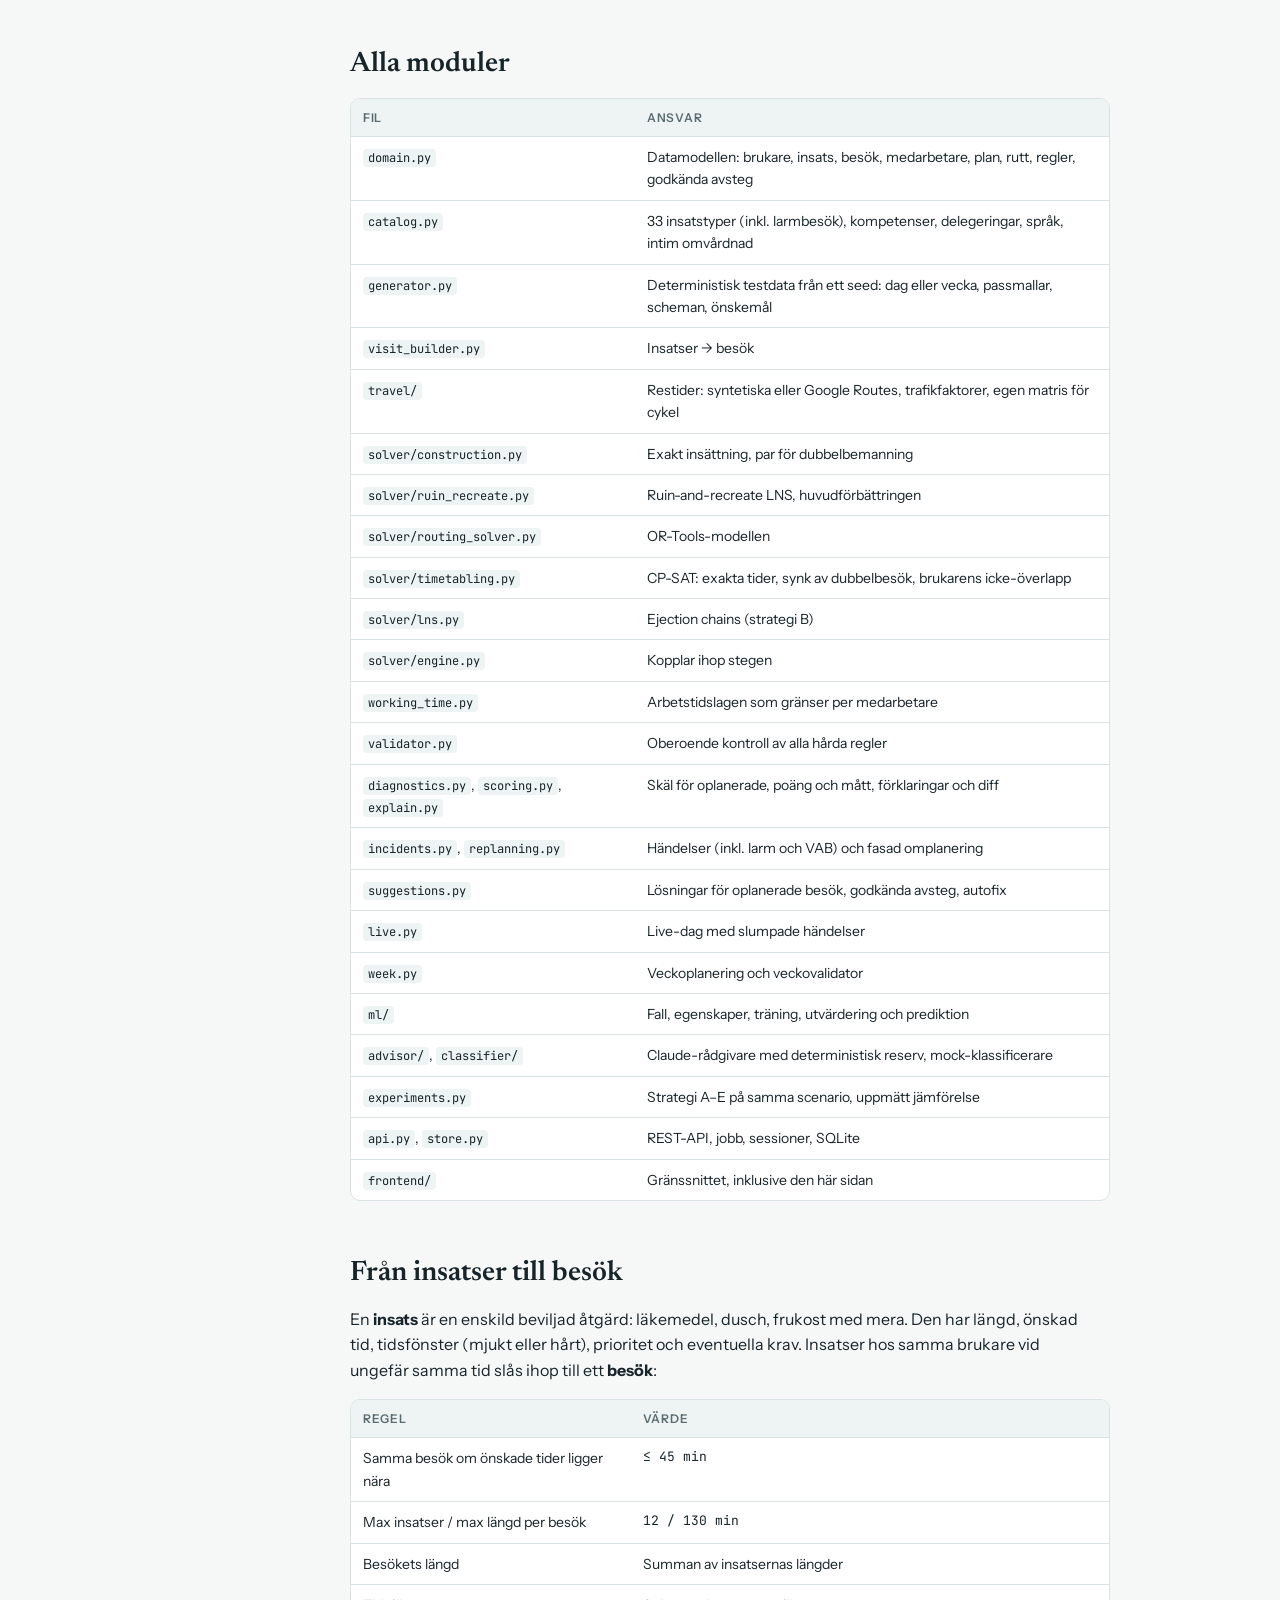
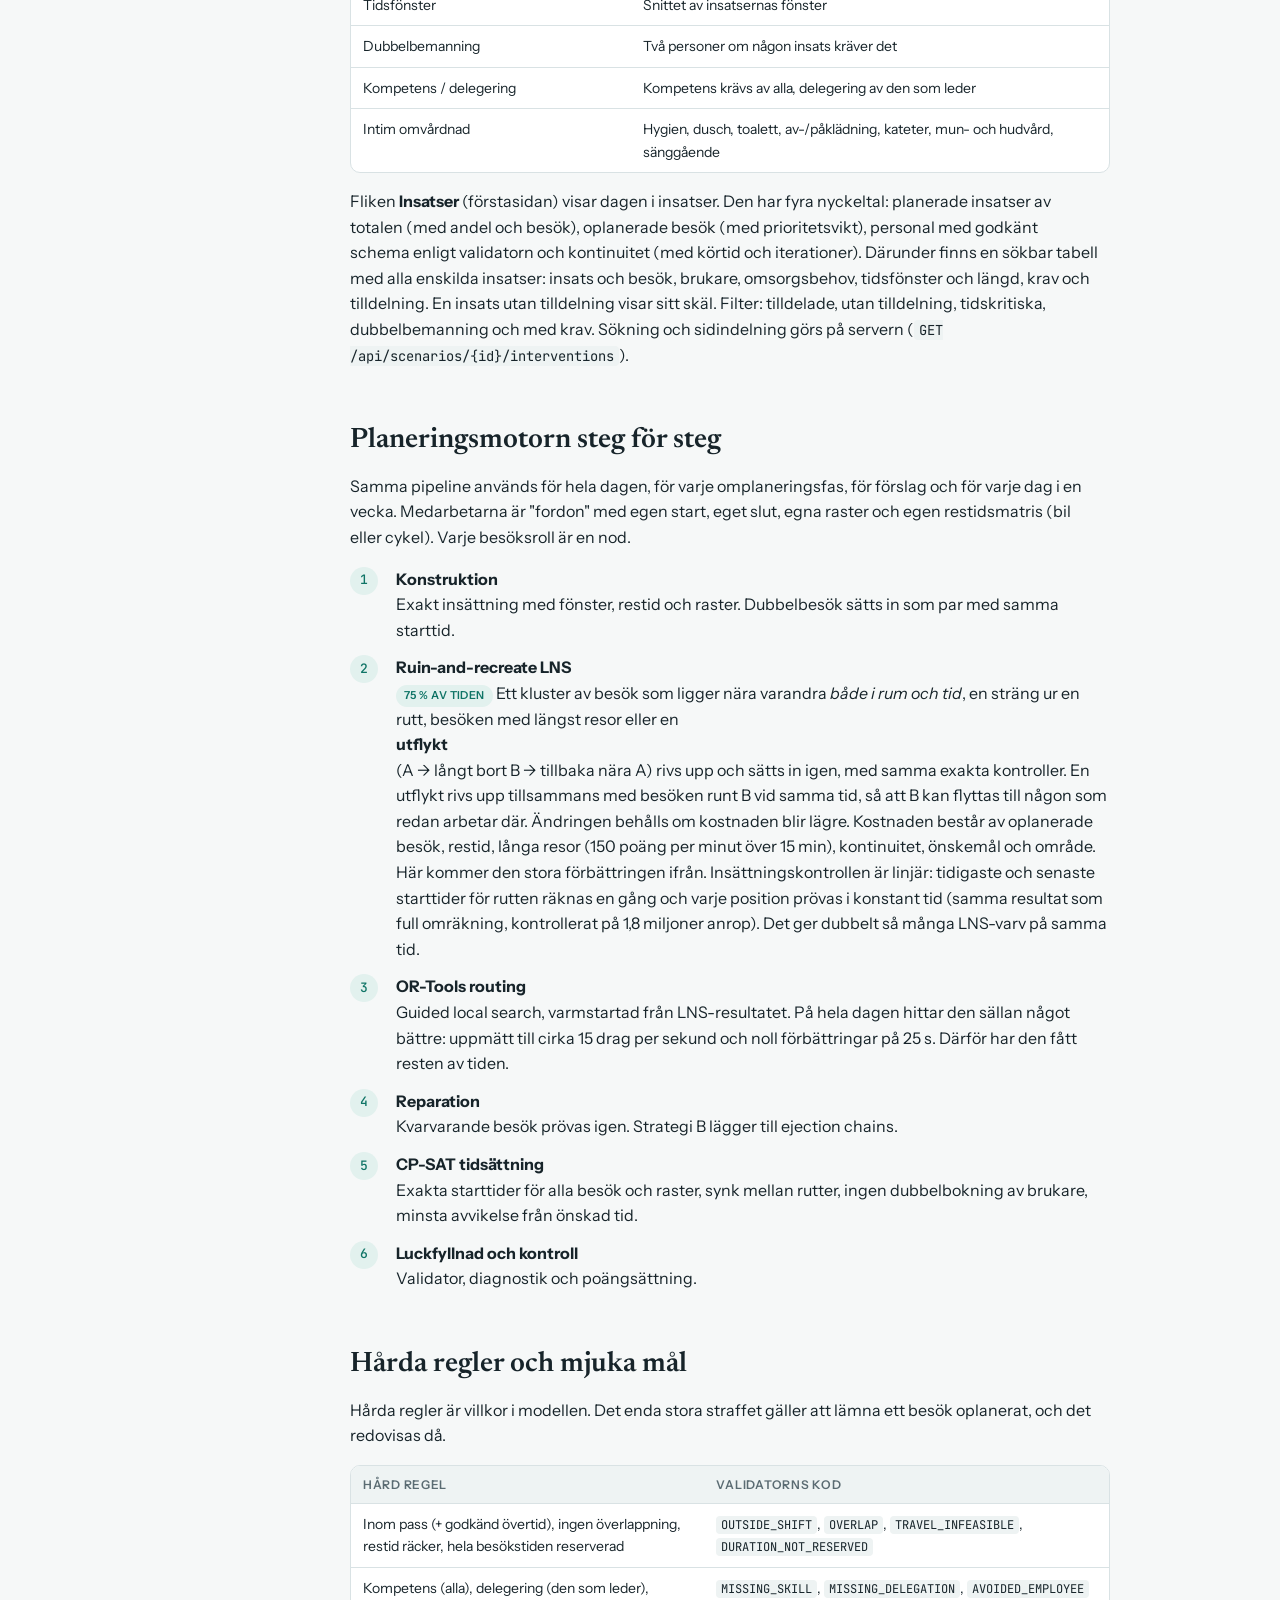
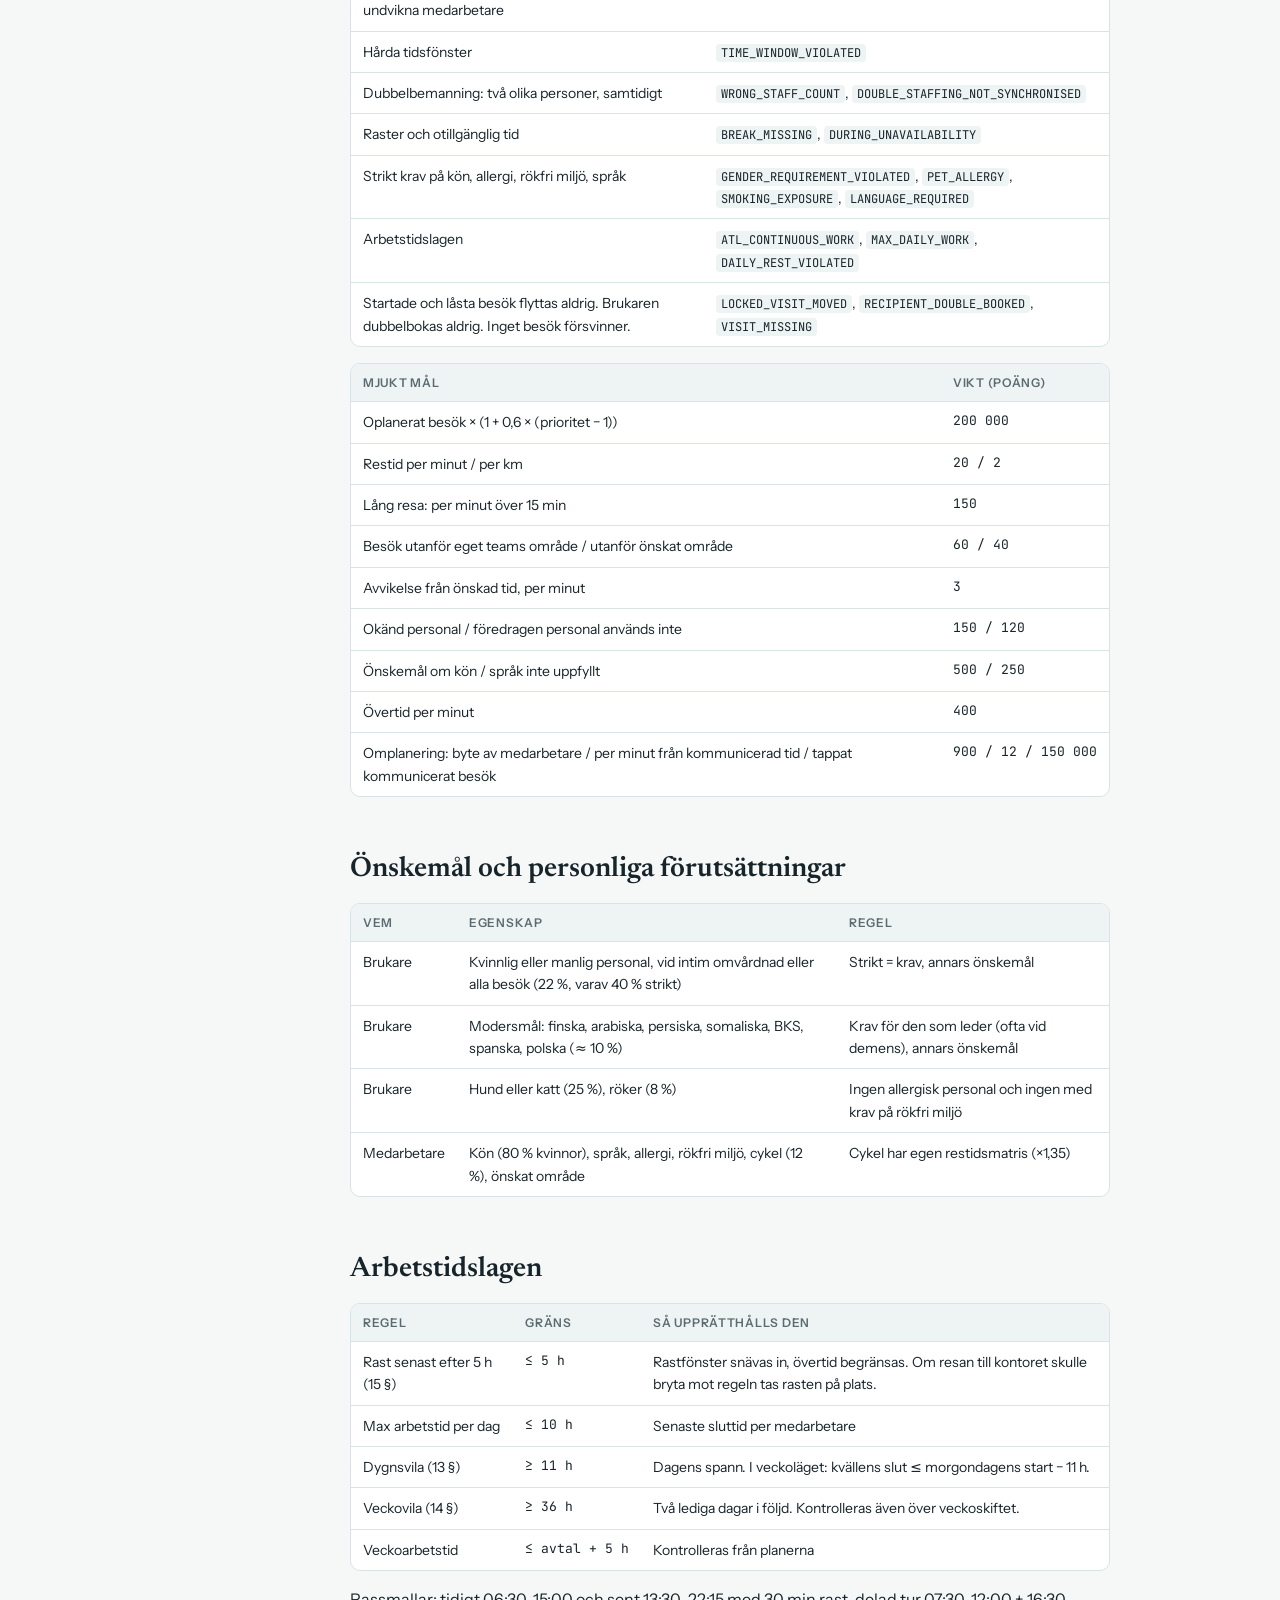
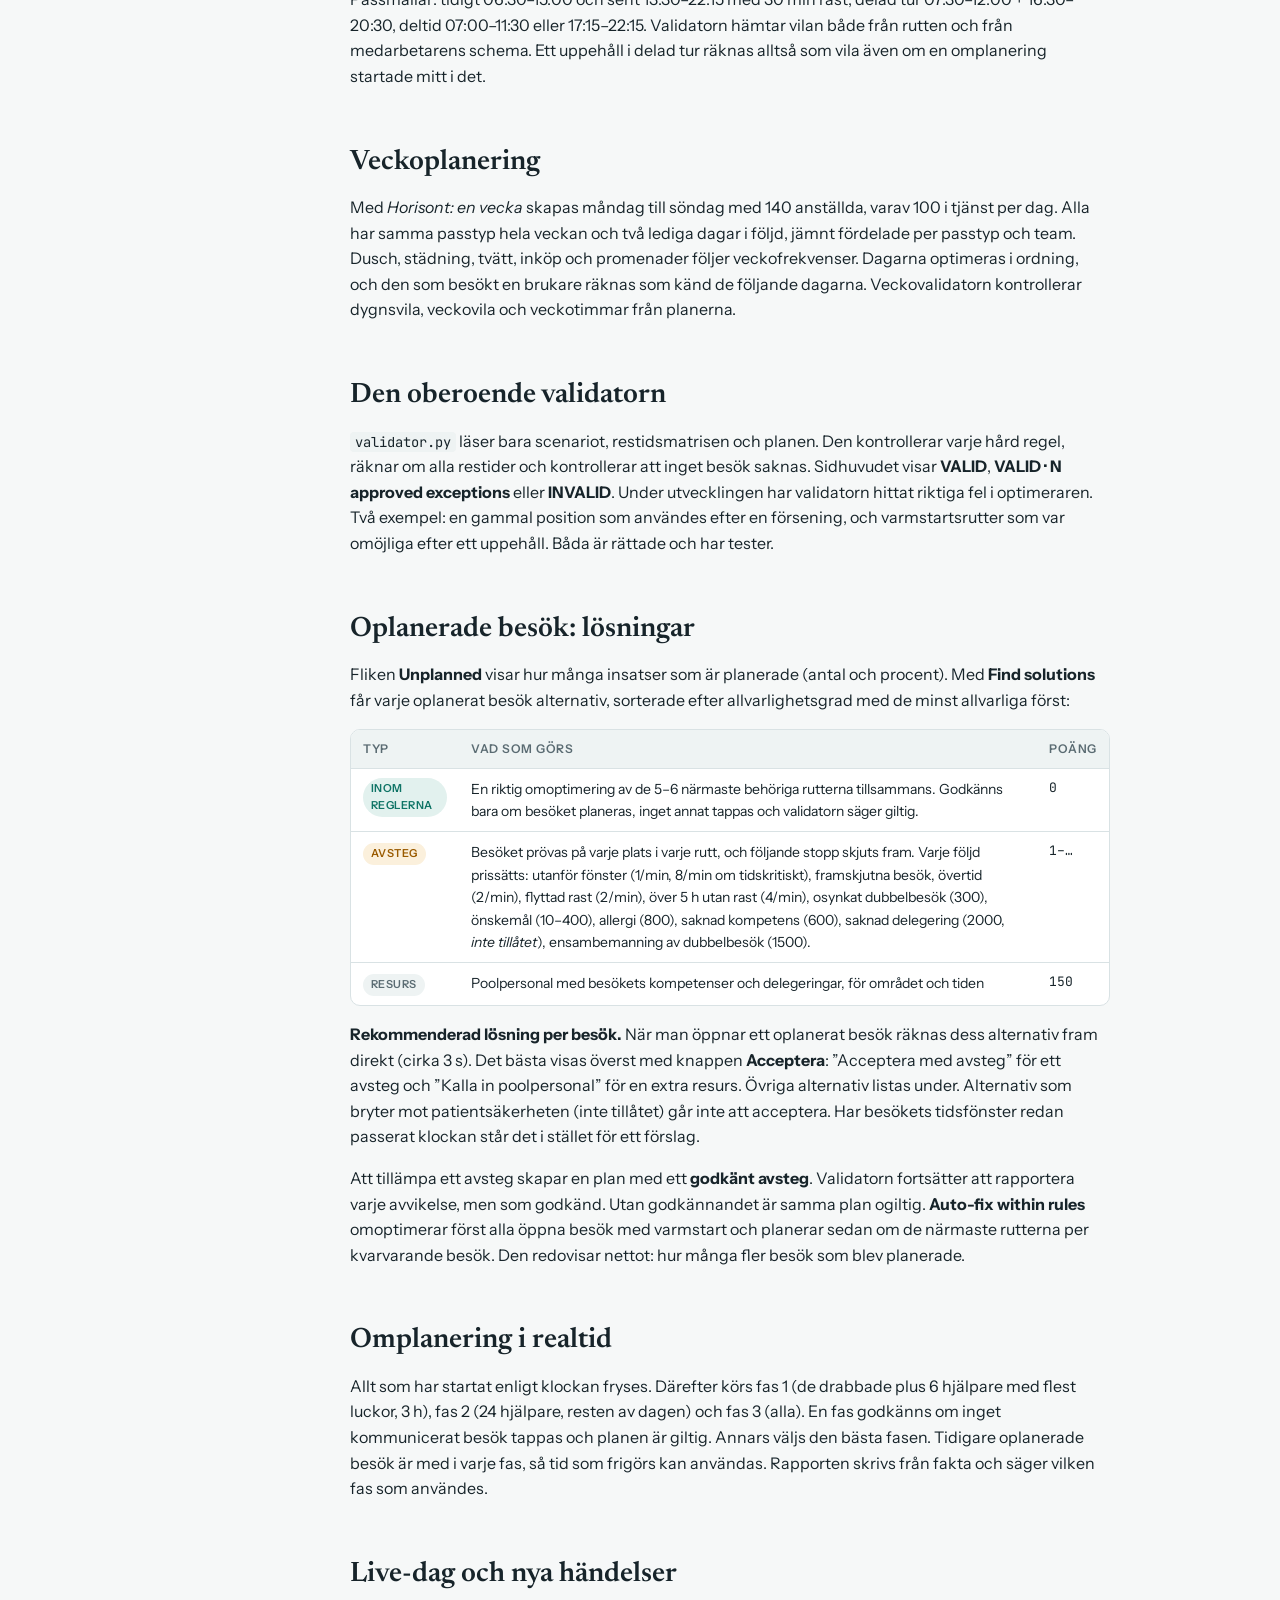
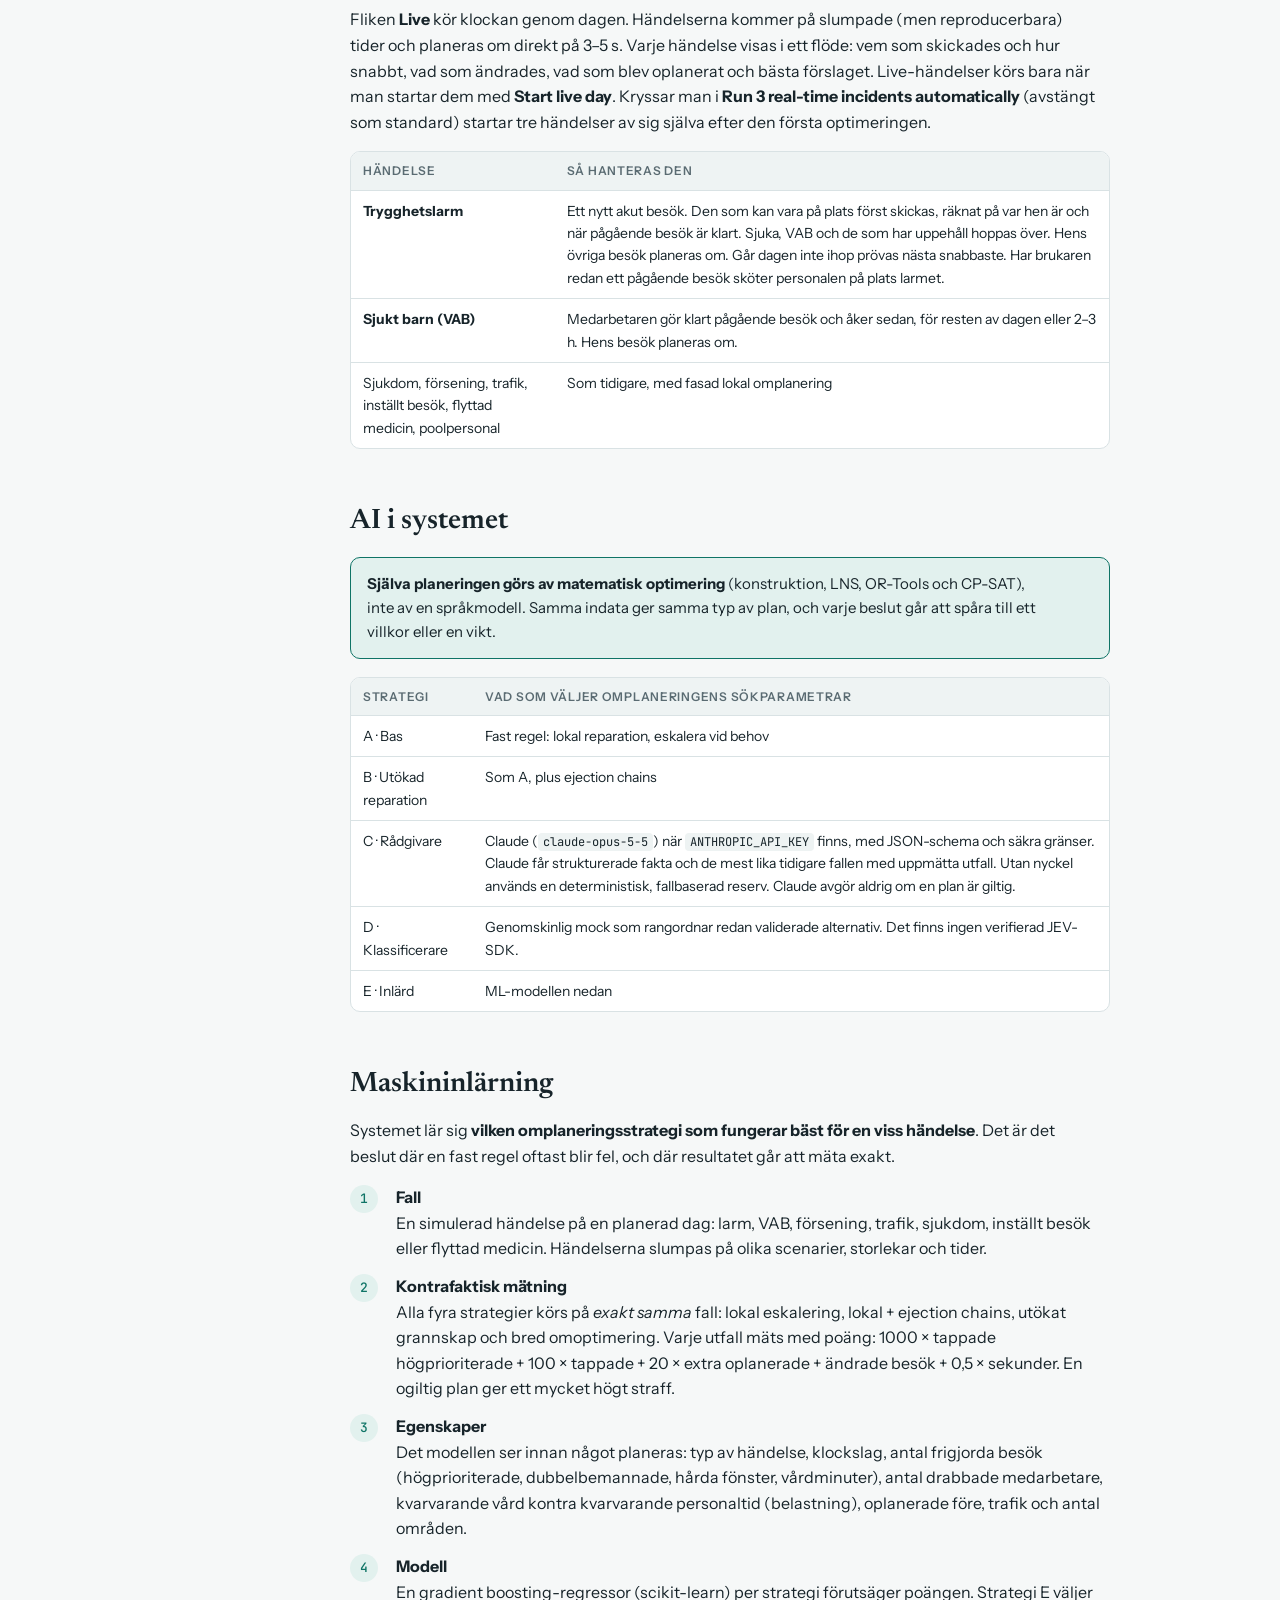
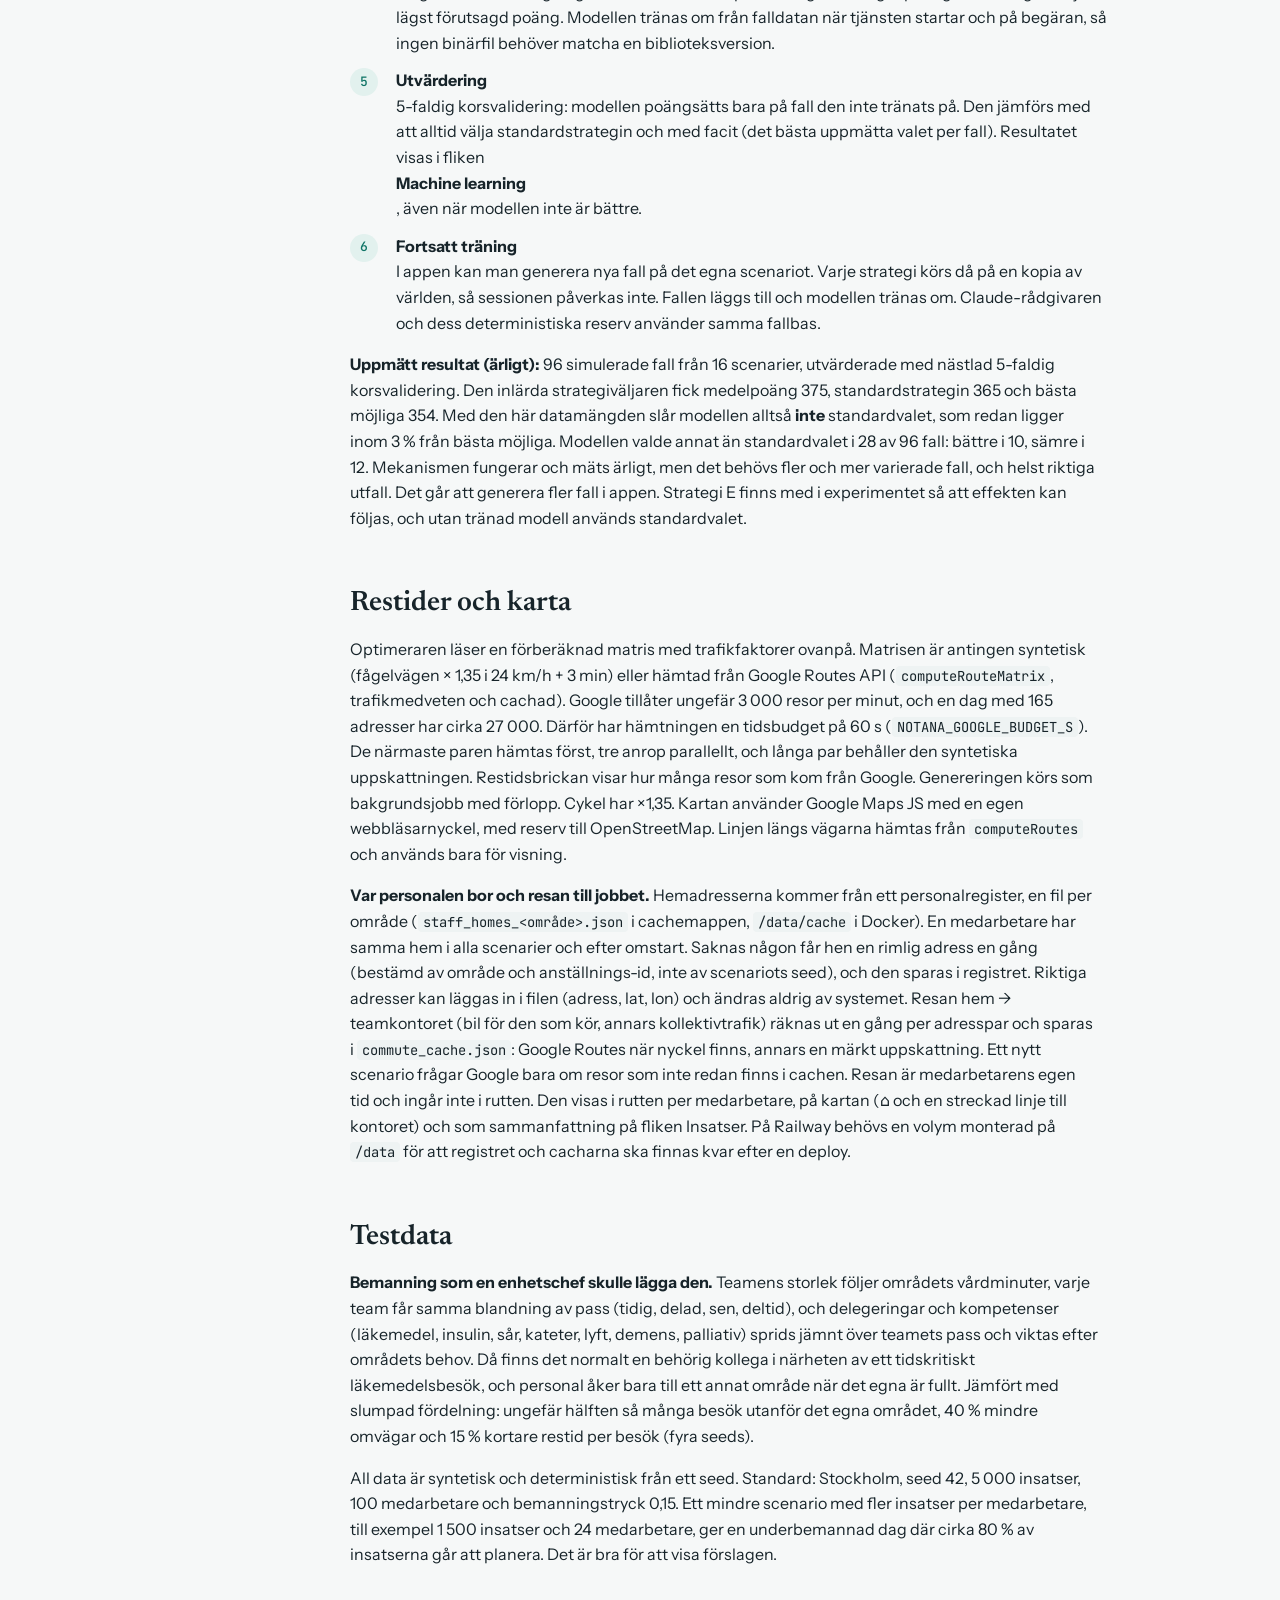
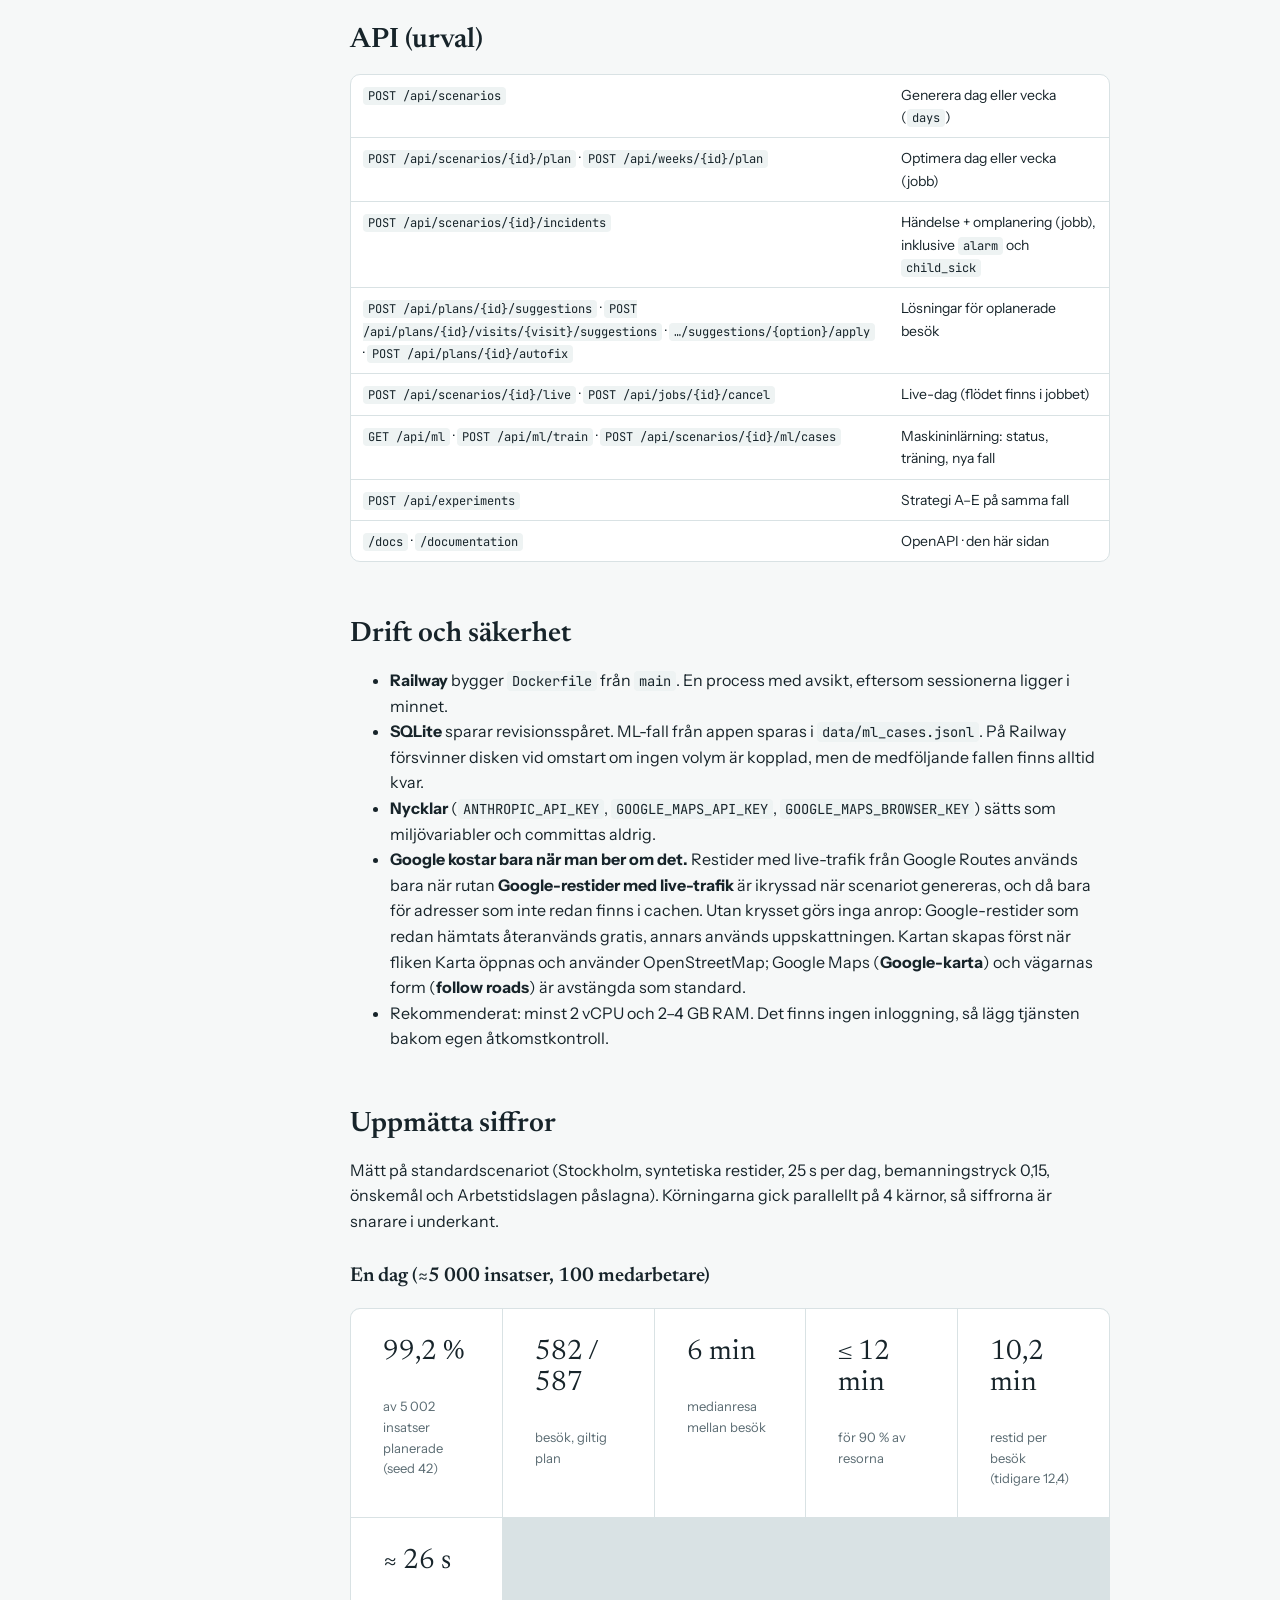
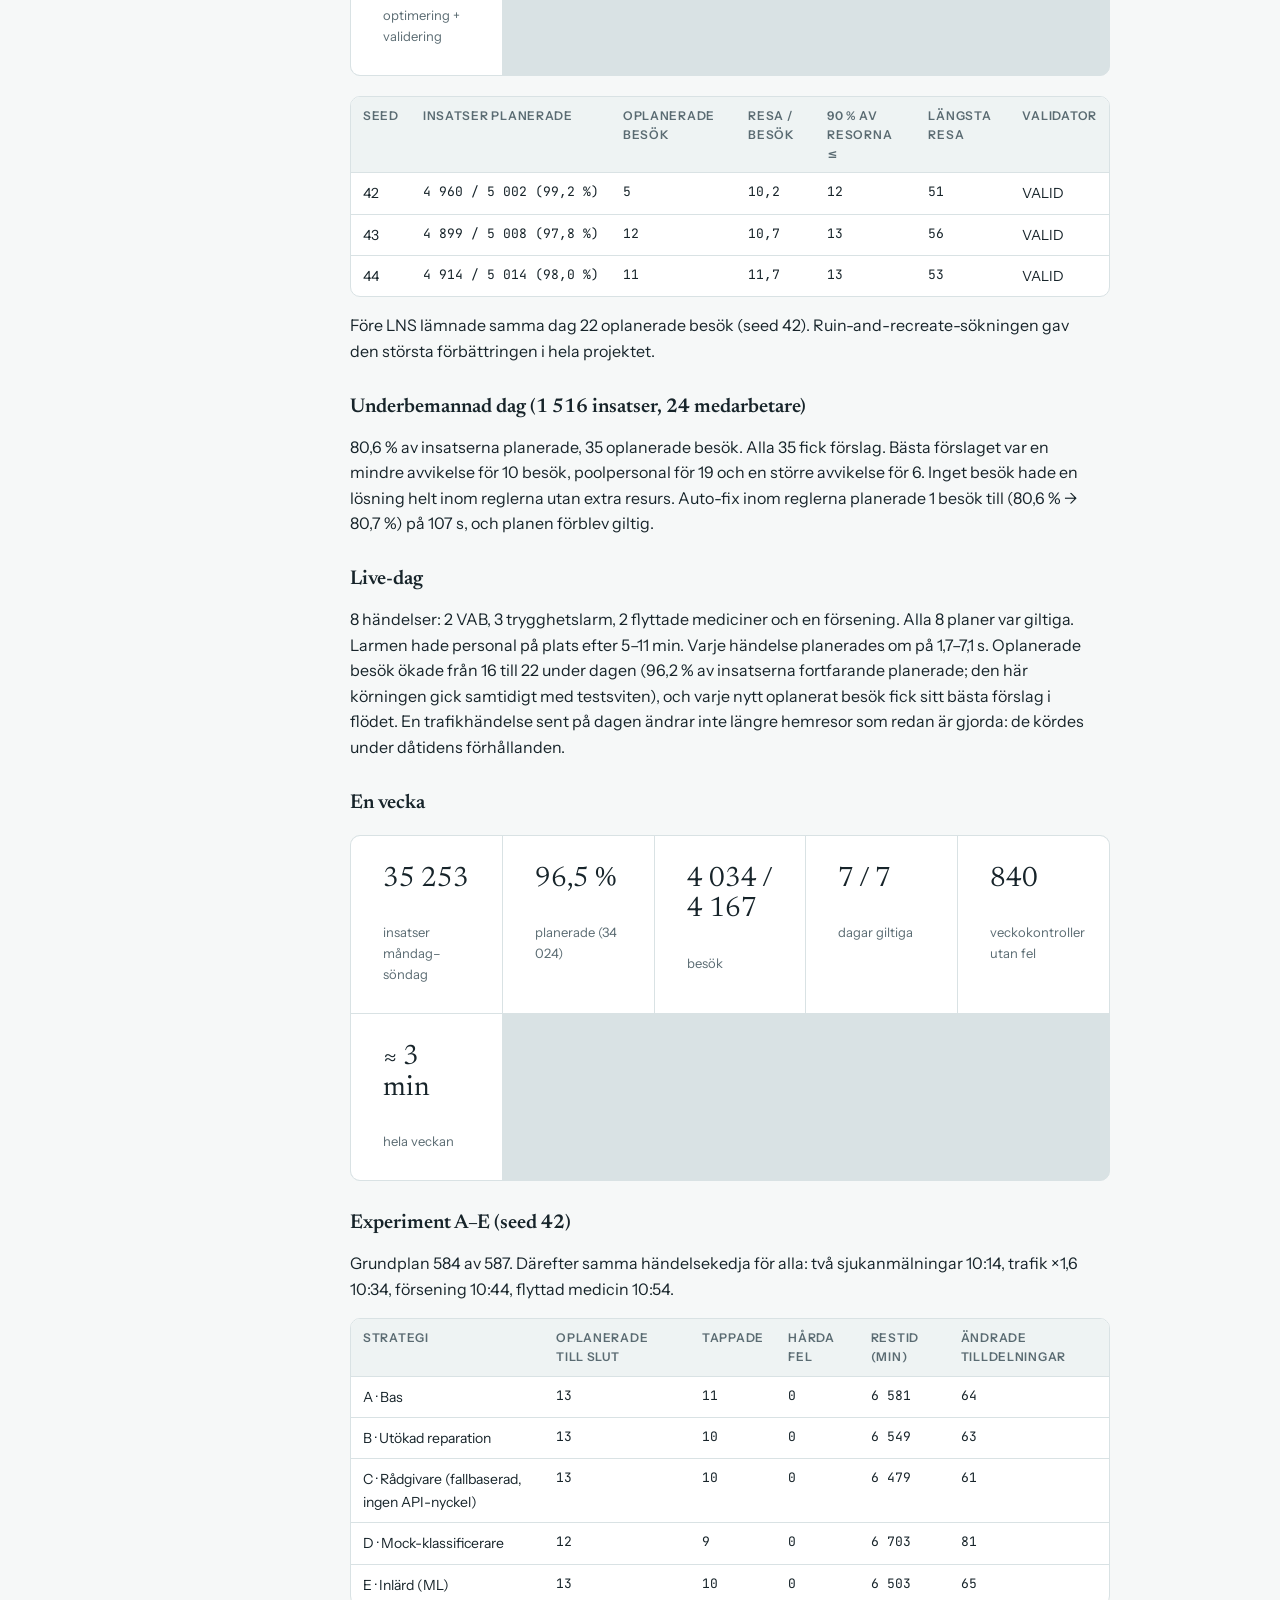
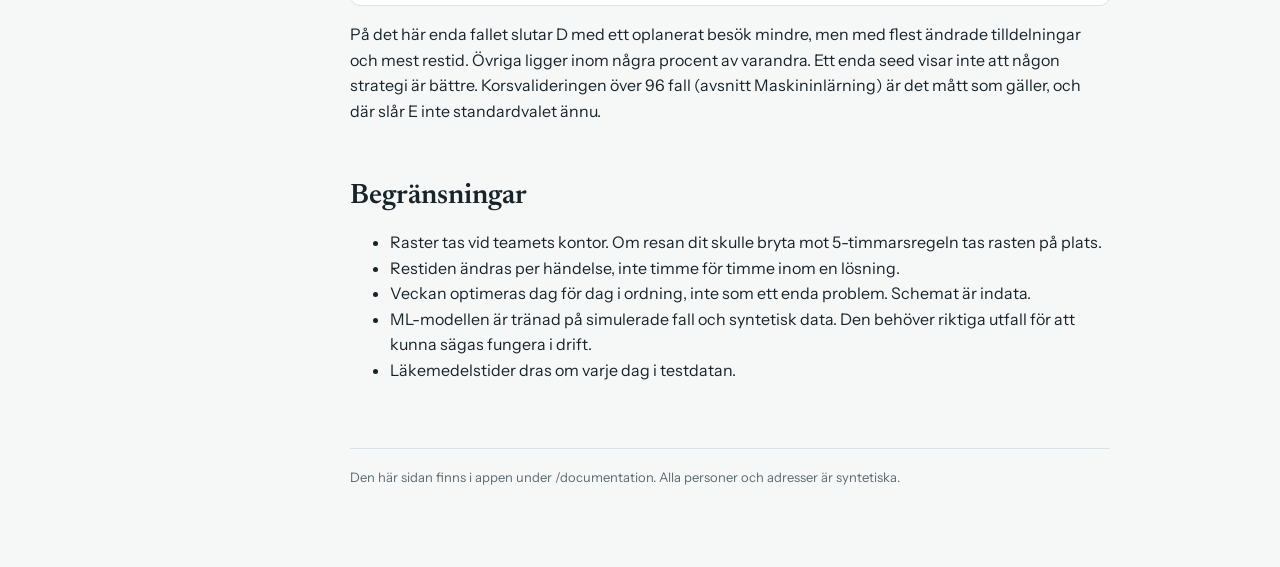
==== commit c7912b89: "Google is opt-in: no API calls unless ticked; map starts with OpenStreetMap - Scenario generation no" ====
--- a/frontend/docs.html
+++ b/frontend/docs.html
@@ -403,6 +403,7 @@
       <li><b>Railway</b> bygger <code>Dockerfile</code> från <code>main</code>. En process med avsikt, eftersom sessionerna ligger i minnet.</li>
       <li><b>SQLite</b> sparar revisionsspåret. ML-fall från appen sparas i <code>data/ml_cases.jsonl</code>. På Railway försvinner disken vid omstart om ingen volym är kopplad, men de medföljande fallen finns alltid kvar.</li>
       <li><b>Nycklar</b> (<code>ANTHROPIC_API_KEY</code>, <code>GOOGLE_MAPS_API_KEY</code>, <code>GOOGLE_MAPS_BROWSER_KEY</code>) sätts som miljövariabler och committas aldrig.</li>
+      <li><b>Google kostar bara när man ber om det.</b> Restider med live-trafik från Google Routes används bara när rutan <b>Google-restider med live-trafik</b> är ikryssad när scenariot genereras, och då bara för adresser som inte redan finns i cachen. Utan krysset görs inga anrop: Google-restider som redan hämtats återanvänds gratis, annars används uppskattningen. Kartan skapas först när fliken Karta öppnas och använder OpenStreetMap; Google Maps (<b>Google-karta</b>) och vägarnas form (<b>follow roads</b>) är avstängda som standard.</li>
       <li>Rekommenderat: minst 2 vCPU och 2–4 GB RAM. Det finns ingen inloggning, så lägg tjänsten bakom egen åtkomstkontroll.</li>
     </ul>
 
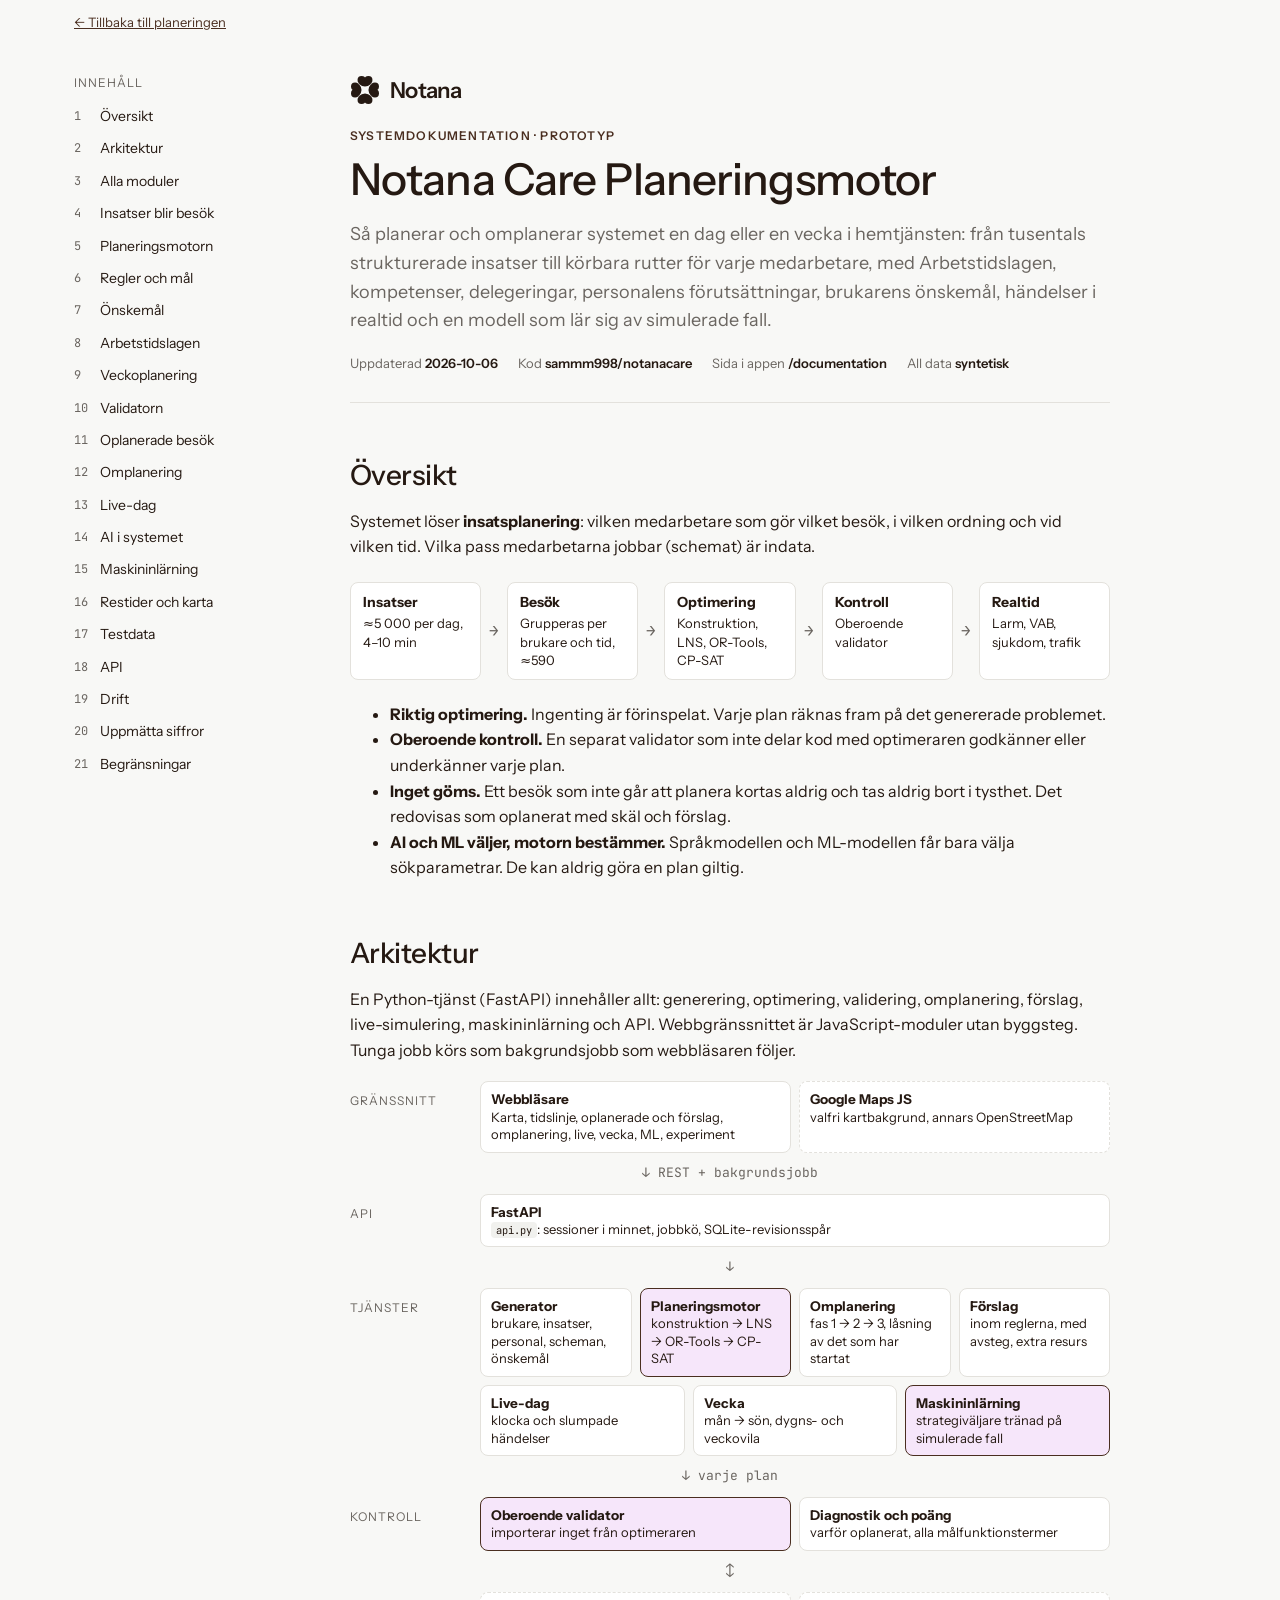
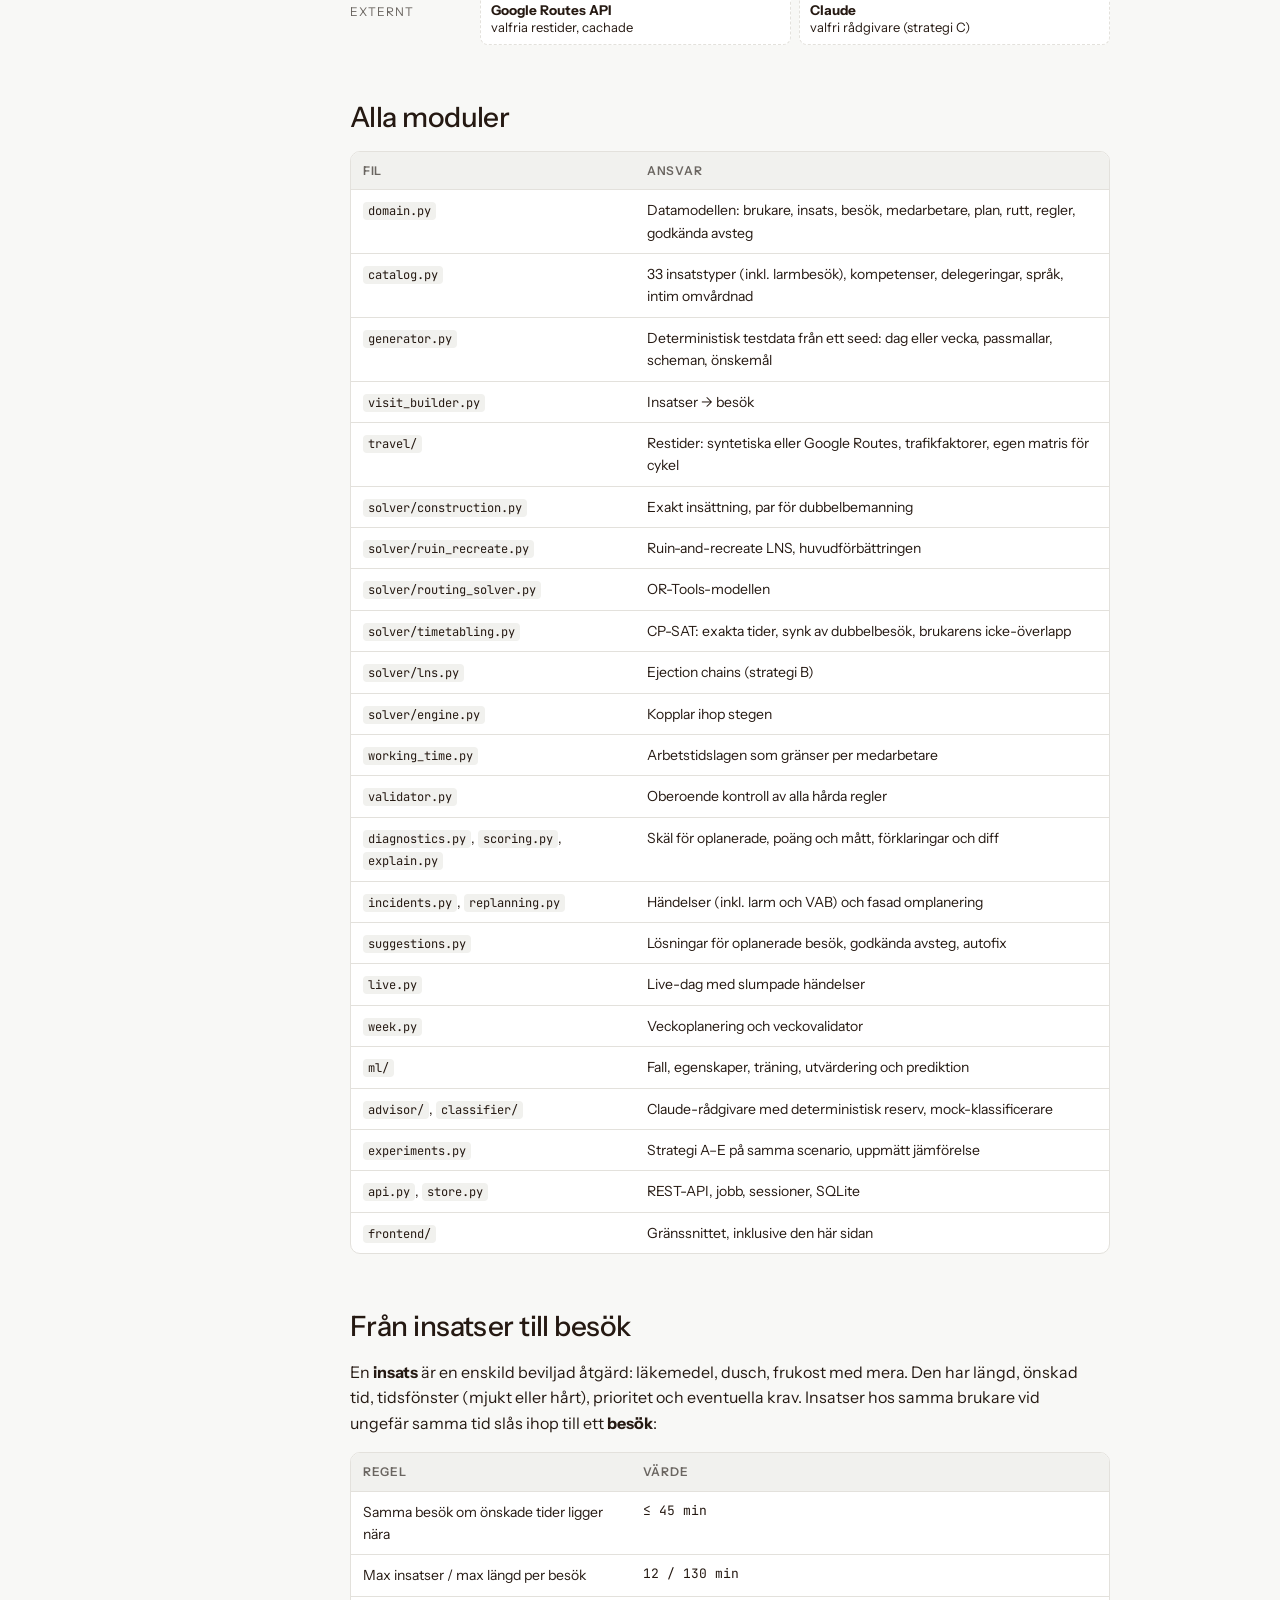
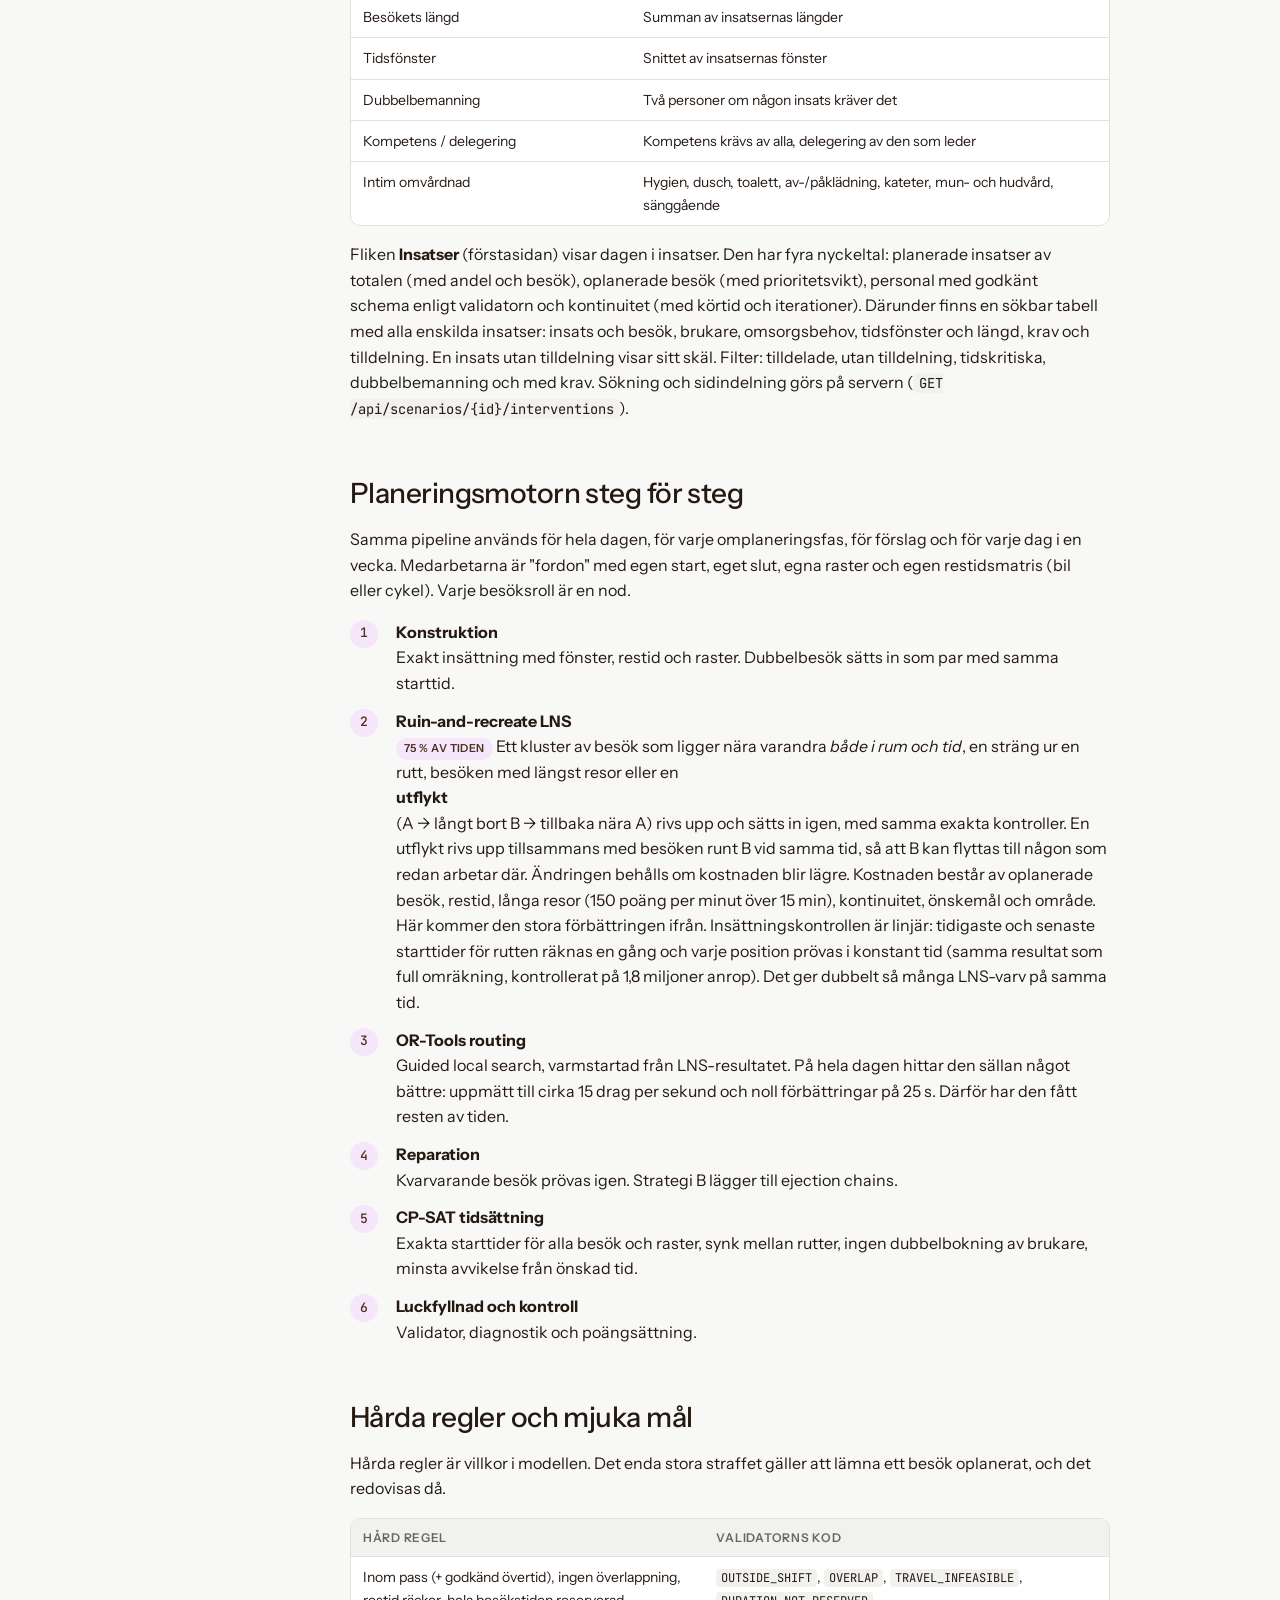
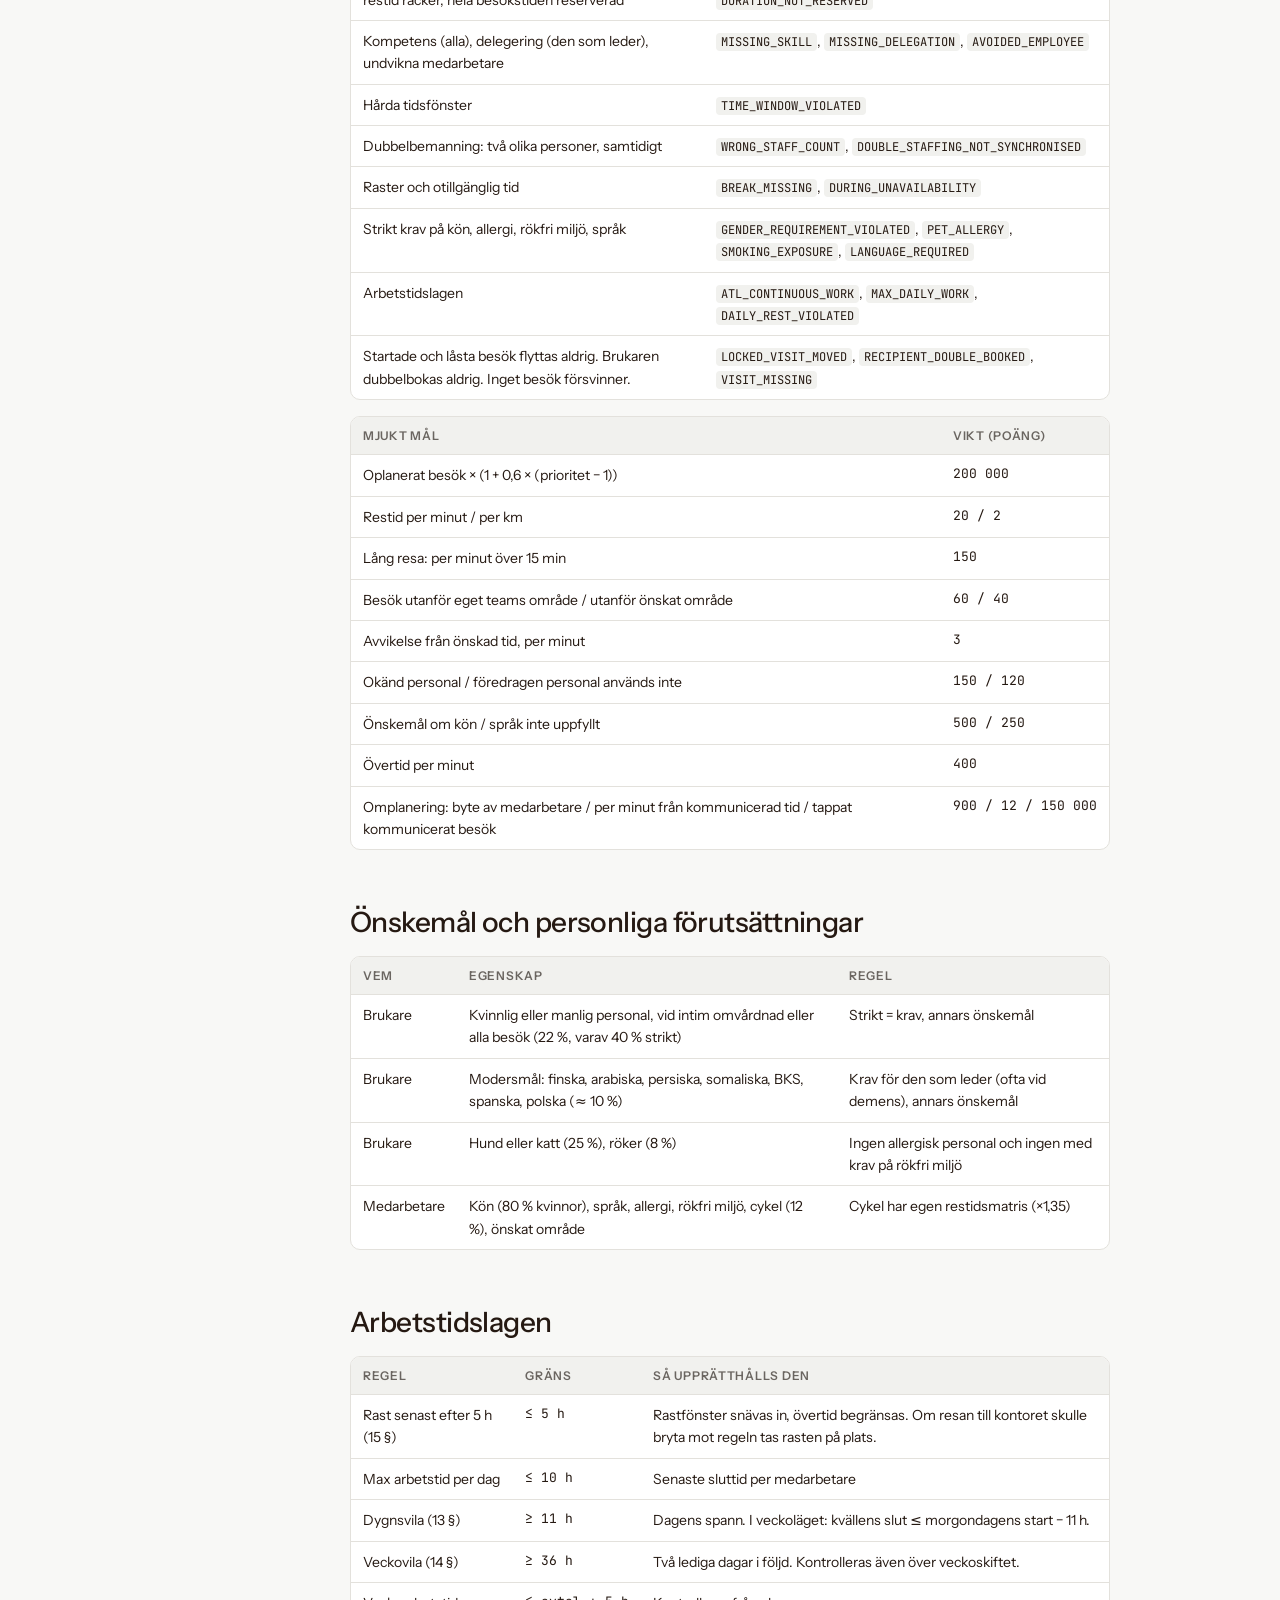
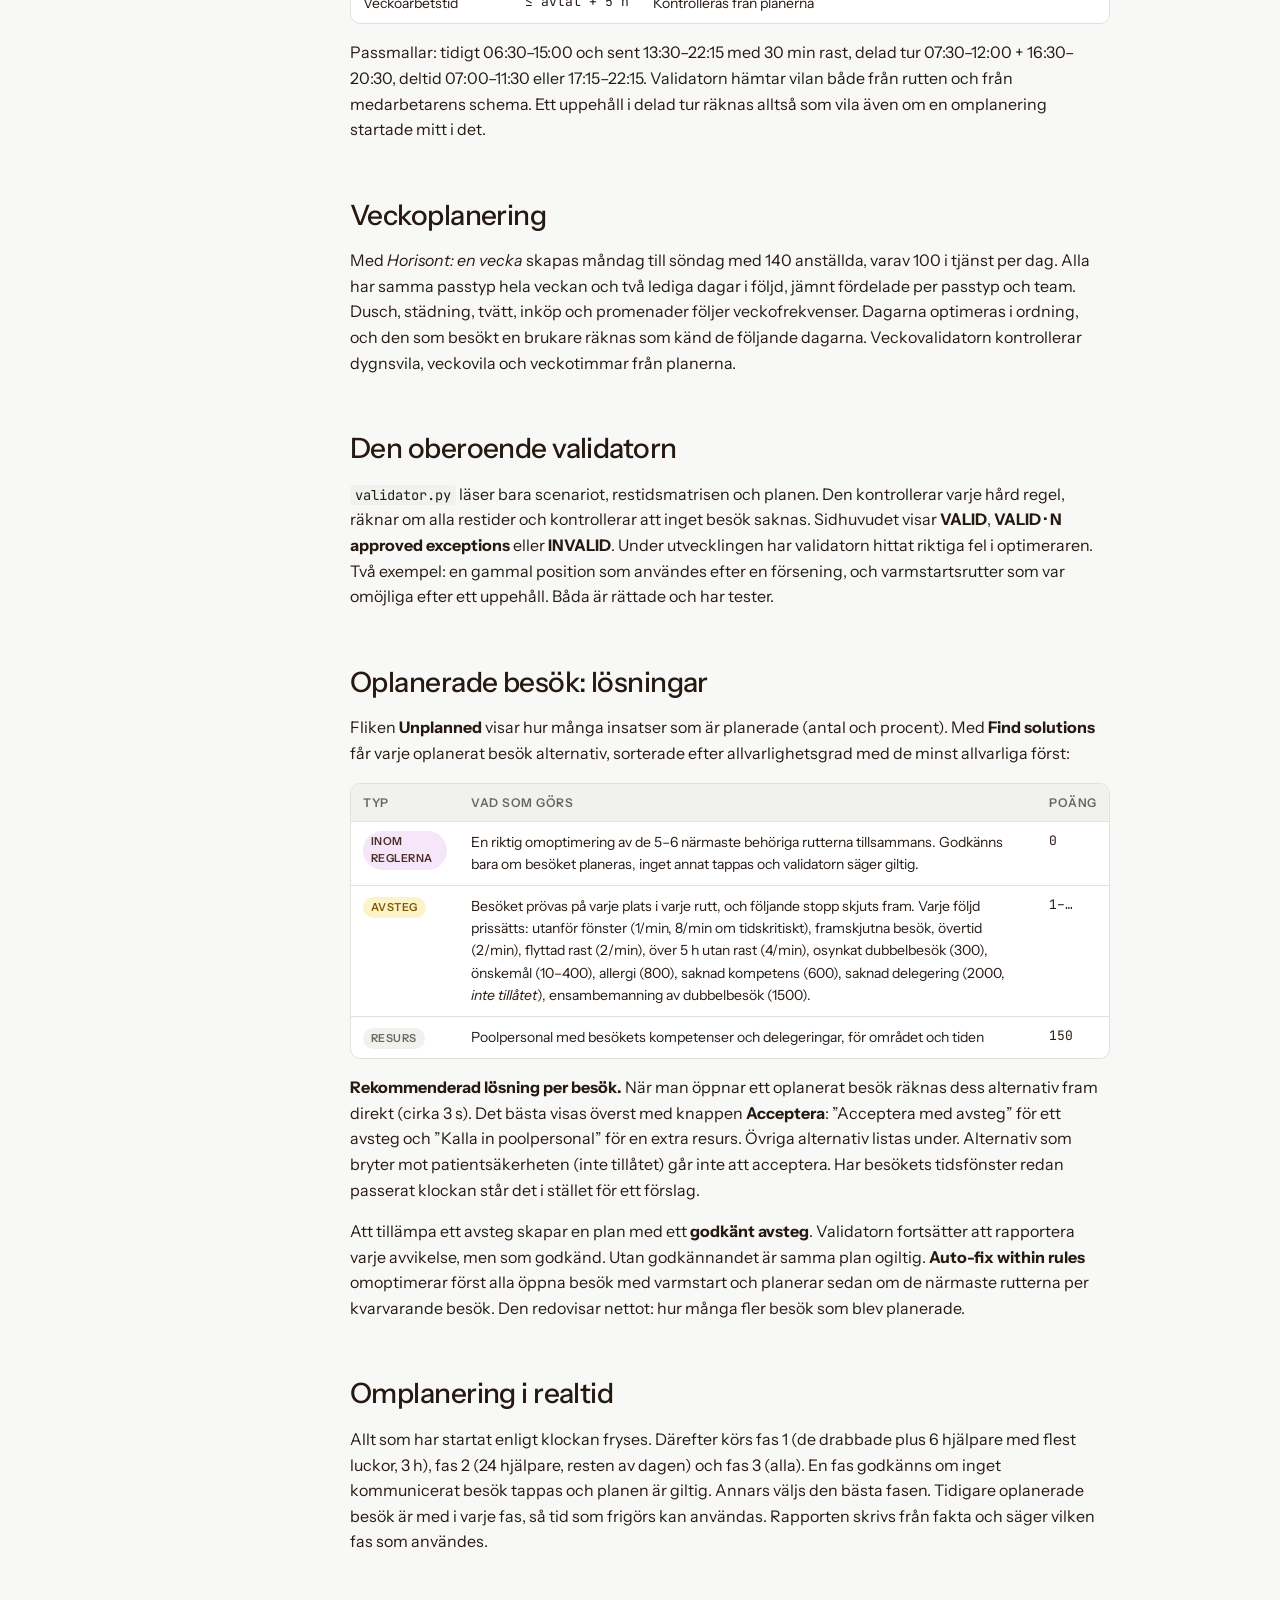
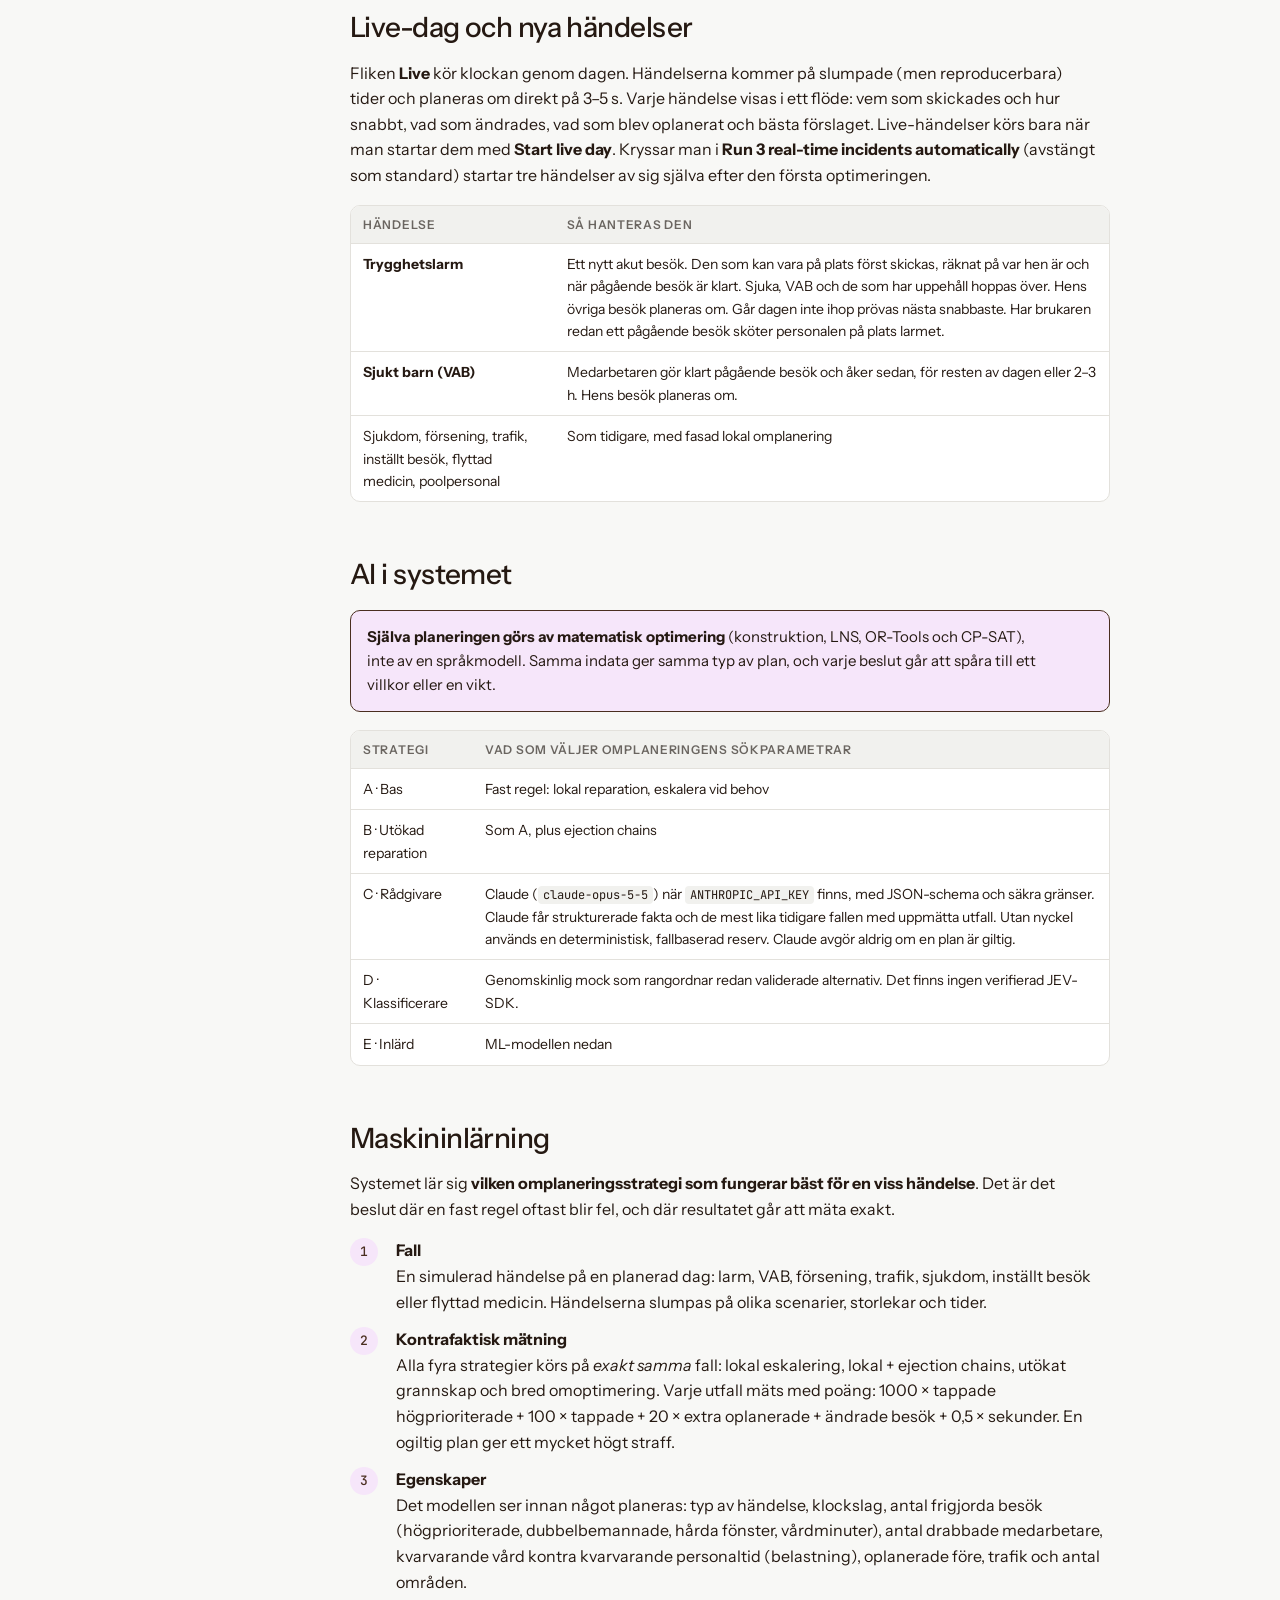
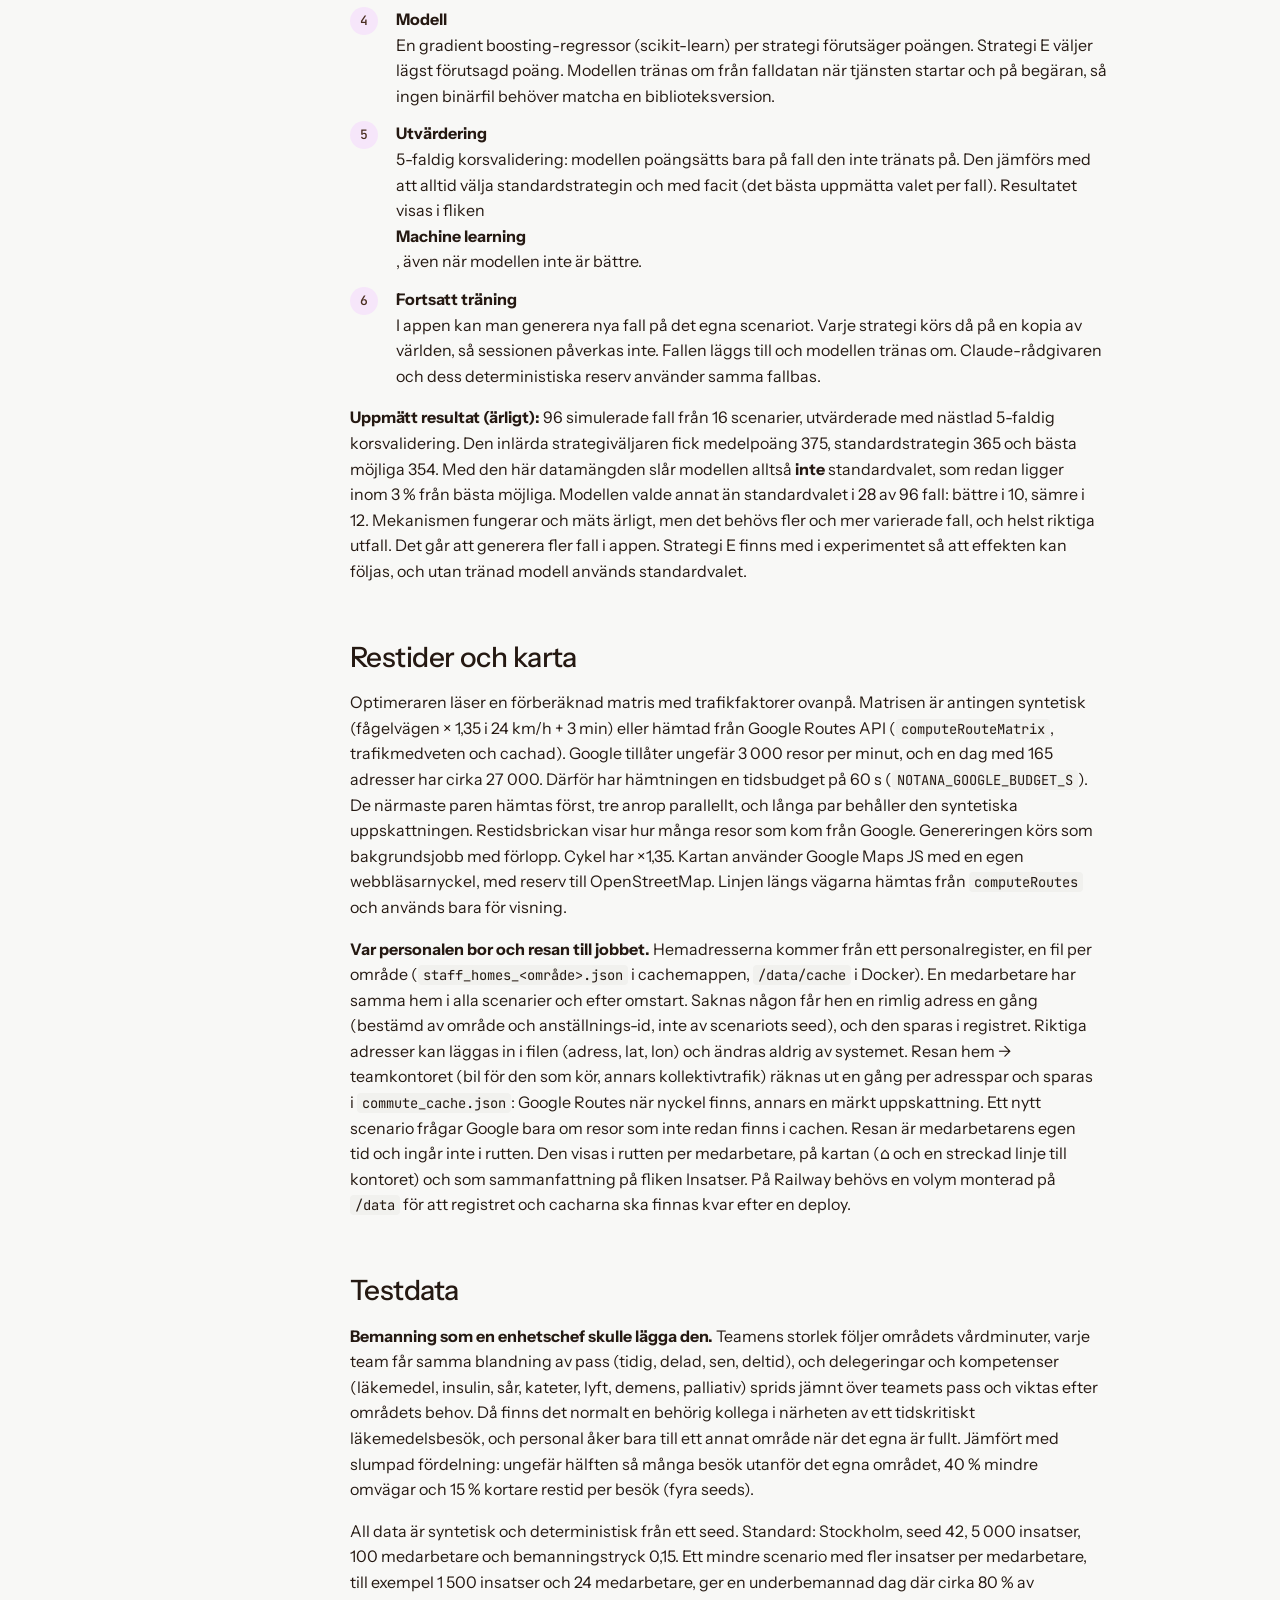
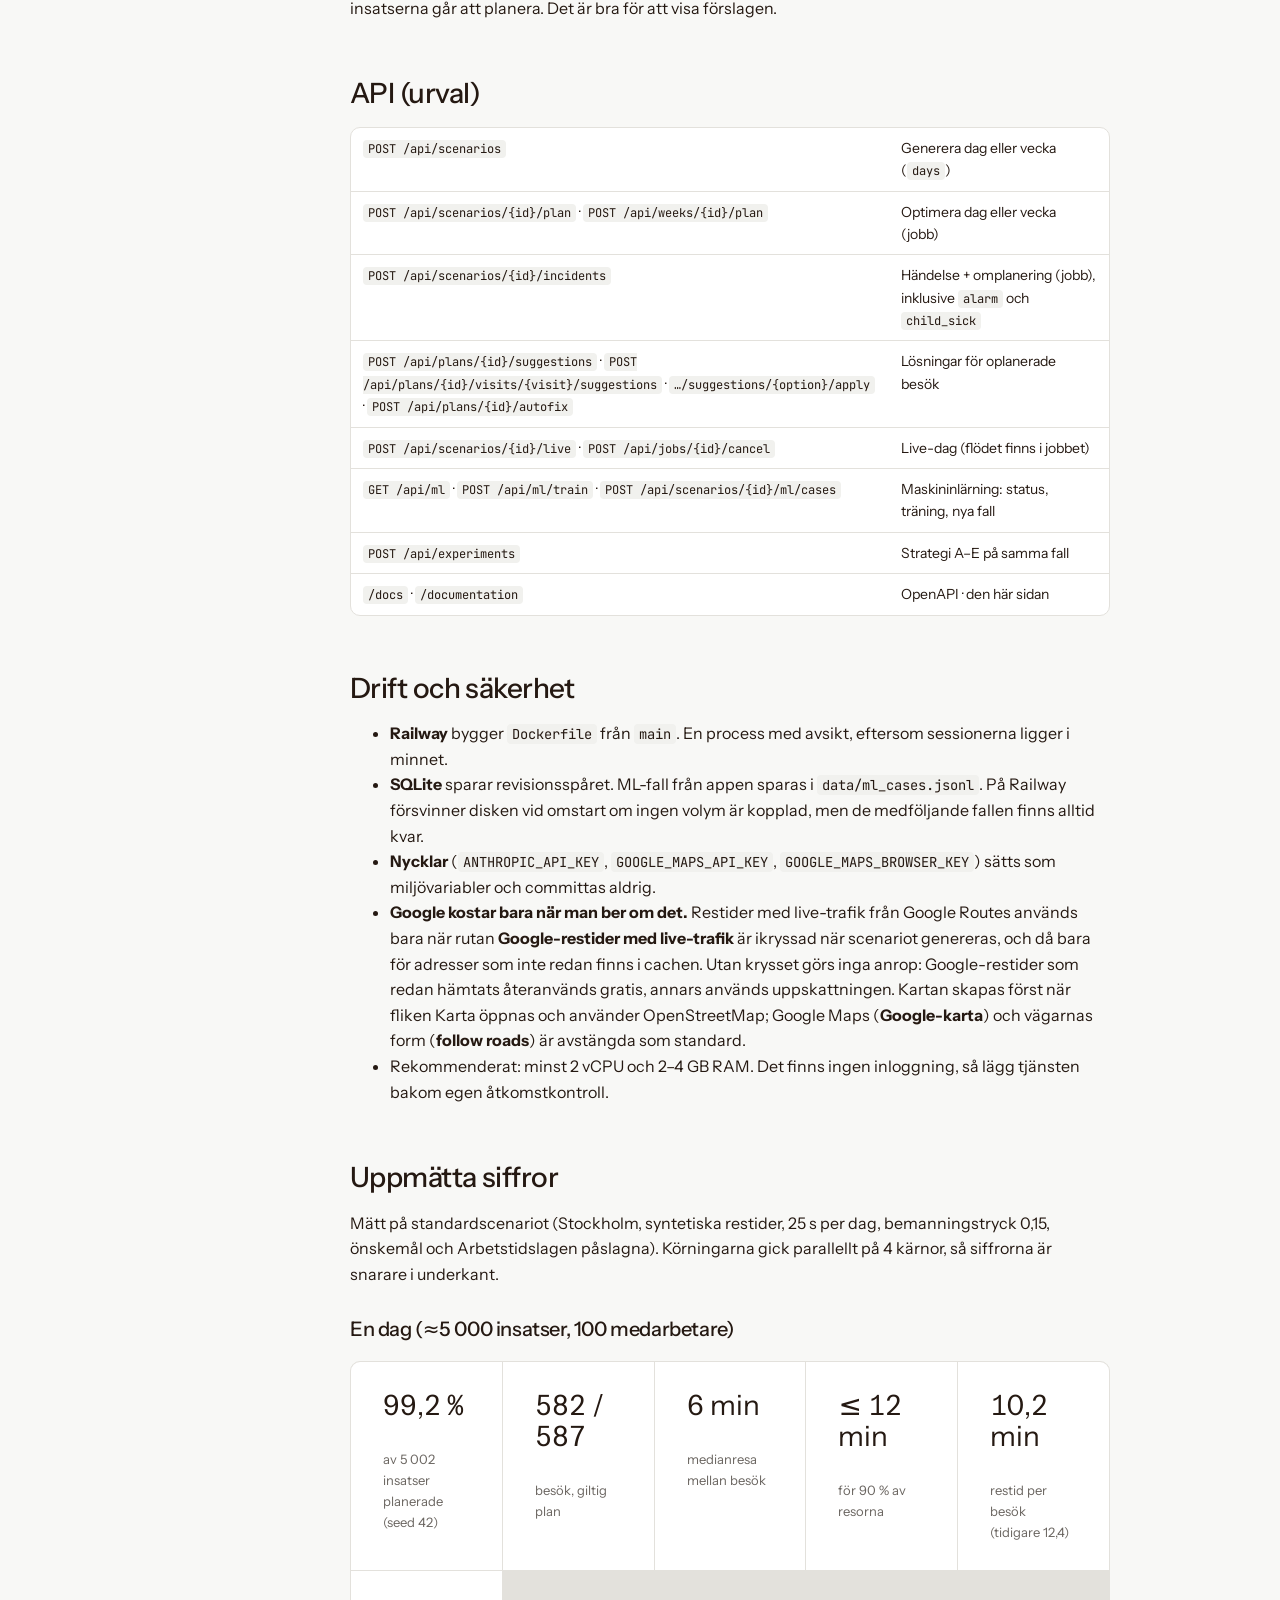
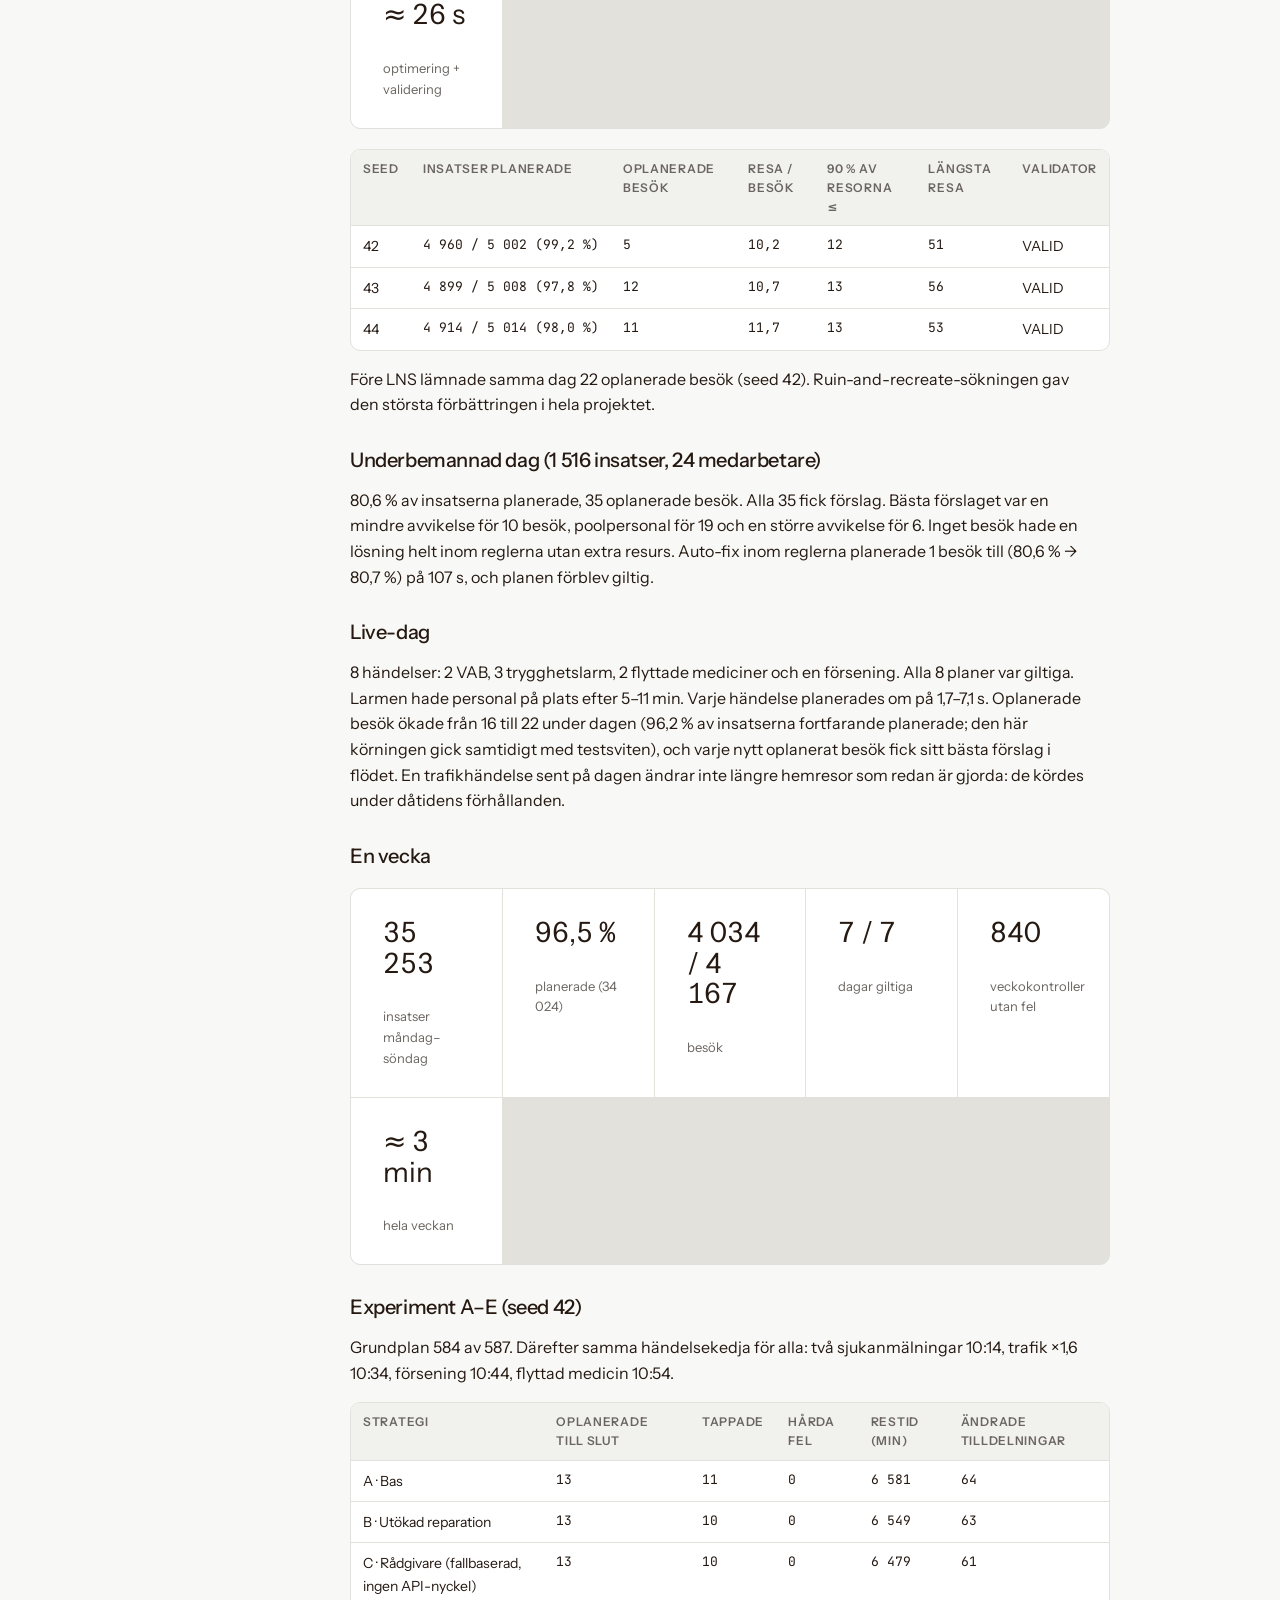
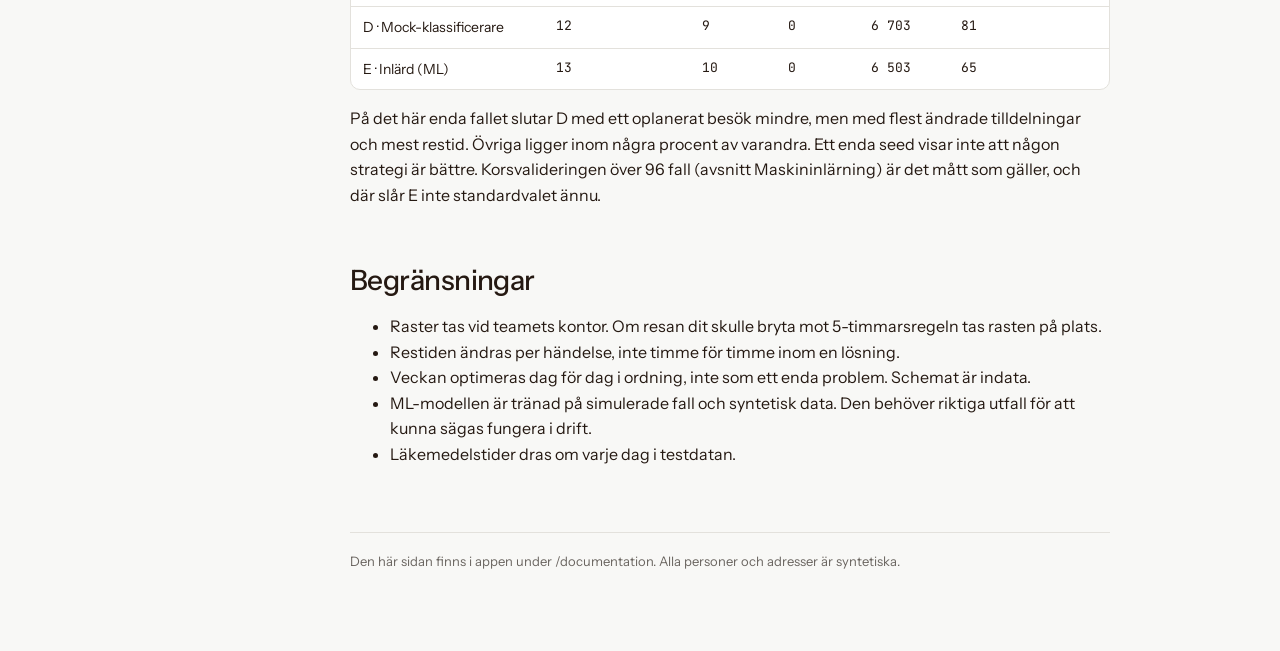
==== commit d7db1c65: "Notana design: brand palette, logo, sidebar navigation and dashboard layout - Notana flower mark as " ====
--- a/frontend/docs.html
+++ b/frontend/docs.html
@@ -7,37 +7,37 @@
 <meta name="description" content="Hur systemet fungerar: arkitektur, planeringsmotor, regler, önskemål, Arbetstidslagen, vecka, förslag, live-dag, AI och maskininlärning." />
 <link rel="preconnect" href="https://fonts.googleapis.com" />
 <link rel="preconnect" href="https://fonts.gstatic.com" crossorigin />
-<link rel="stylesheet" href="https://fonts.googleapis.com/css2?family=Newsreader:opsz,wght@6..72,500;6..72,600&family=Instrument+Sans:wght@400;500;600&family=JetBrains+Mono:wght@400;500&display=swap" />
+<link rel="stylesheet" href="https://fonts.googleapis.com/css2?family=Instrument+Sans:wght@400;500;600&family=JetBrains+Mono:wght@400;500&display=swap" />
 <style>
 body { margin: 0; }
 
 /* Layout: two-column reference doc. A sticky table of contents on the left, one reading column on the right; one column on phones. */
 :root {
-  --bg: #f6f8f8;
+  --bg: #f8f8f6;
   --surface: #ffffff;
-  --fg: #17242a;
-  --muted: #5a6b72;
-  --line: #d9e2e4;
-  --accent: #0f7466;
-  --accent-soft: #e2f1ee;
-  --warn: #9a5b00;
-  --warn-soft: #fbf0dc;
-  --bad: #a3322b;
-  --code-bg: #eef3f3;
-  --f-display: "Newsreader", "Iowan Old Style", Georgia, serif;
+  --fg: #251912;
+  --muted: #6a6560;
+  --line: #e3e1dc;
+  --accent: #4a2e20;
+  --accent-soft: #f6e6fa;
+  --warn: #7d5a0c;
+  --warn-soft: #fdf3c8;
+  --bad: #b83a33;
+  --code-bg: #f1f1ee;
+  --f-display: "Instrument Sans", "Segoe UI", system-ui, sans-serif;
   --f-body: "Instrument Sans", "Segoe UI", system-ui, -apple-system, sans-serif;
   --f-mono: "JetBrains Mono", ui-monospace, "SFMono-Regular", Menlo, monospace;
 }
 @media (prefers-color-scheme: dark) {
   :root:not([data-theme="light"]) {
-    --bg: #0f1719; --surface: #152023; --fg: #e3ecee; --muted: #93a6ac; --line: #26363a;
-    --accent: #4cc3ae; --accent-soft: #163a35; --warn: #e2a94a; --warn-soft: #3a2c14; --bad: #ef7b72; --code-bg: #1a282b;
+    --bg: #120c09; --surface: #1a120e; --fg: #f5f2ee; --muted: #b3aaa2; --line: #3a2c24;
+    --accent: #f4c2fb; --accent-soft: #3a2433; --warn: #f3d77a; --warn-soft: #3d3214; --bad: #ff9c94; --code-bg: #241914;
     color-scheme: dark;
   }
 }
 :root[data-theme="dark"] {
-  --bg: #0f1719; --surface: #152023; --fg: #e3ecee; --muted: #93a6ac; --line: #26363a;
-  --accent: #4cc3ae; --accent-soft: #163a35; --warn: #e2a94a; --warn-soft: #3a2c14; --bad: #ef7b72; --code-bg: #1a282b;
+  --bg: #120c09; --surface: #1a120e; --fg: #f5f2ee; --muted: #b3aaa2; --line: #3a2c24;
+  --accent: #f4c2fb; --accent-soft: #3a2433; --warn: #f3d77a; --warn-soft: #3d3214; --bad: #ff9c94; --code-bg: #241914;
   color-scheme: dark;
 }
 * { box-sizing: border-box; }
@@ -53,7 +53,9 @@
 main { min-width: 0; max-width: 760px; }
 header.doc { border-bottom: 1px solid var(--line); padding-bottom: 28px; margin-bottom: 8px; }
 .eyebrow { font-size: 12px; text-transform: uppercase; letter-spacing: .1em; color: var(--accent); font-weight: 600; margin: 0 0 8px; }
-h1, h2, h3 { font-family: var(--f-display); font-weight: 600; text-wrap: balance; line-height: 1.2; }
+.doc-logo { display: flex; align-items: center; gap: 10px; color: var(--fg); font-weight: 600; font-size: 22px; letter-spacing: -0.03em; margin-bottom: 18px; }
+.doc-logo svg { width: 30px; height: 30px; }
+h1, h2, h3 { font-family: var(--f-display); font-weight: 500; letter-spacing: -0.02em; text-wrap: balance; line-height: 1.2; }
 h1 { font-size: clamp(32px, 5vw, 44px); margin: 0 0 14px; }
 h2 { font-size: 28px; margin: 56px 0 14px; scroll-margin-top: 24px; }
 h3 { font-size: 20px; margin: 30px 0 8px; }
@@ -147,6 +149,7 @@
 
   <main>
     <header class="doc">
+      <div class="doc-logo"><svg xmlns="http://www.w3.org/2000/svg" viewBox="-50 -50 100 100" aria-hidden="true"><defs><mask id="nm-doc"><rect x="-50" y="-50" width="100" height="100" fill="#fff"/><g fill="#000"><path d="M-21,-21 Q0,-2 21,-21 Q2,0 21,21 Q0,2 -21,21 Q-2,0 -21,-21Z"/><rect x="27" y="-1.3" width="4" height="2.6" rx="1.3" transform="rotate(45)"/><rect x="27" y="-1.3" width="4" height="2.6" rx="1.3" transform="rotate(135)"/><rect x="27" y="-1.3" width="4" height="2.6" rx="1.3" transform="rotate(225)"/><rect x="27" y="-1.3" width="4" height="2.6" rx="1.3" transform="rotate(315)"/></g></mask></defs><g fill="currentColor" mask="url(#nm-doc)"><circle r="31"/><circle cx="-11.39" cy="-33.09" r="13.5"/><circle cx="11.39" cy="-33.09" r="13.5"/><circle cx="33.09" cy="-11.39" r="13.5"/><circle cx="33.09" cy="11.39" r="13.5"/><circle cx="11.39" cy="33.09" r="13.5"/><circle cx="-11.39" cy="33.09" r="13.5"/><circle cx="-33.09" cy="11.39" r="13.5"/><circle cx="-33.09" cy="-11.39" r="13.5"/></g></svg><span>Notana</span></div>
       <p class="eyebrow">Systemdokumentation · prototyp</p>
       <h1>Notana Care Planeringsmotor</h1>
       <p class="lead">Så planerar och omplanerar systemet en dag eller en vecka i hemtjänsten: från tusentals strukturerade insatser till körbara rutter för varje medarbetare, med Arbetstidslagen, kompetenser, delegeringar, personalens förutsättningar, brukarens önskemål, händelser i realtid och en modell som lär sig av simulerade fall.</p>
